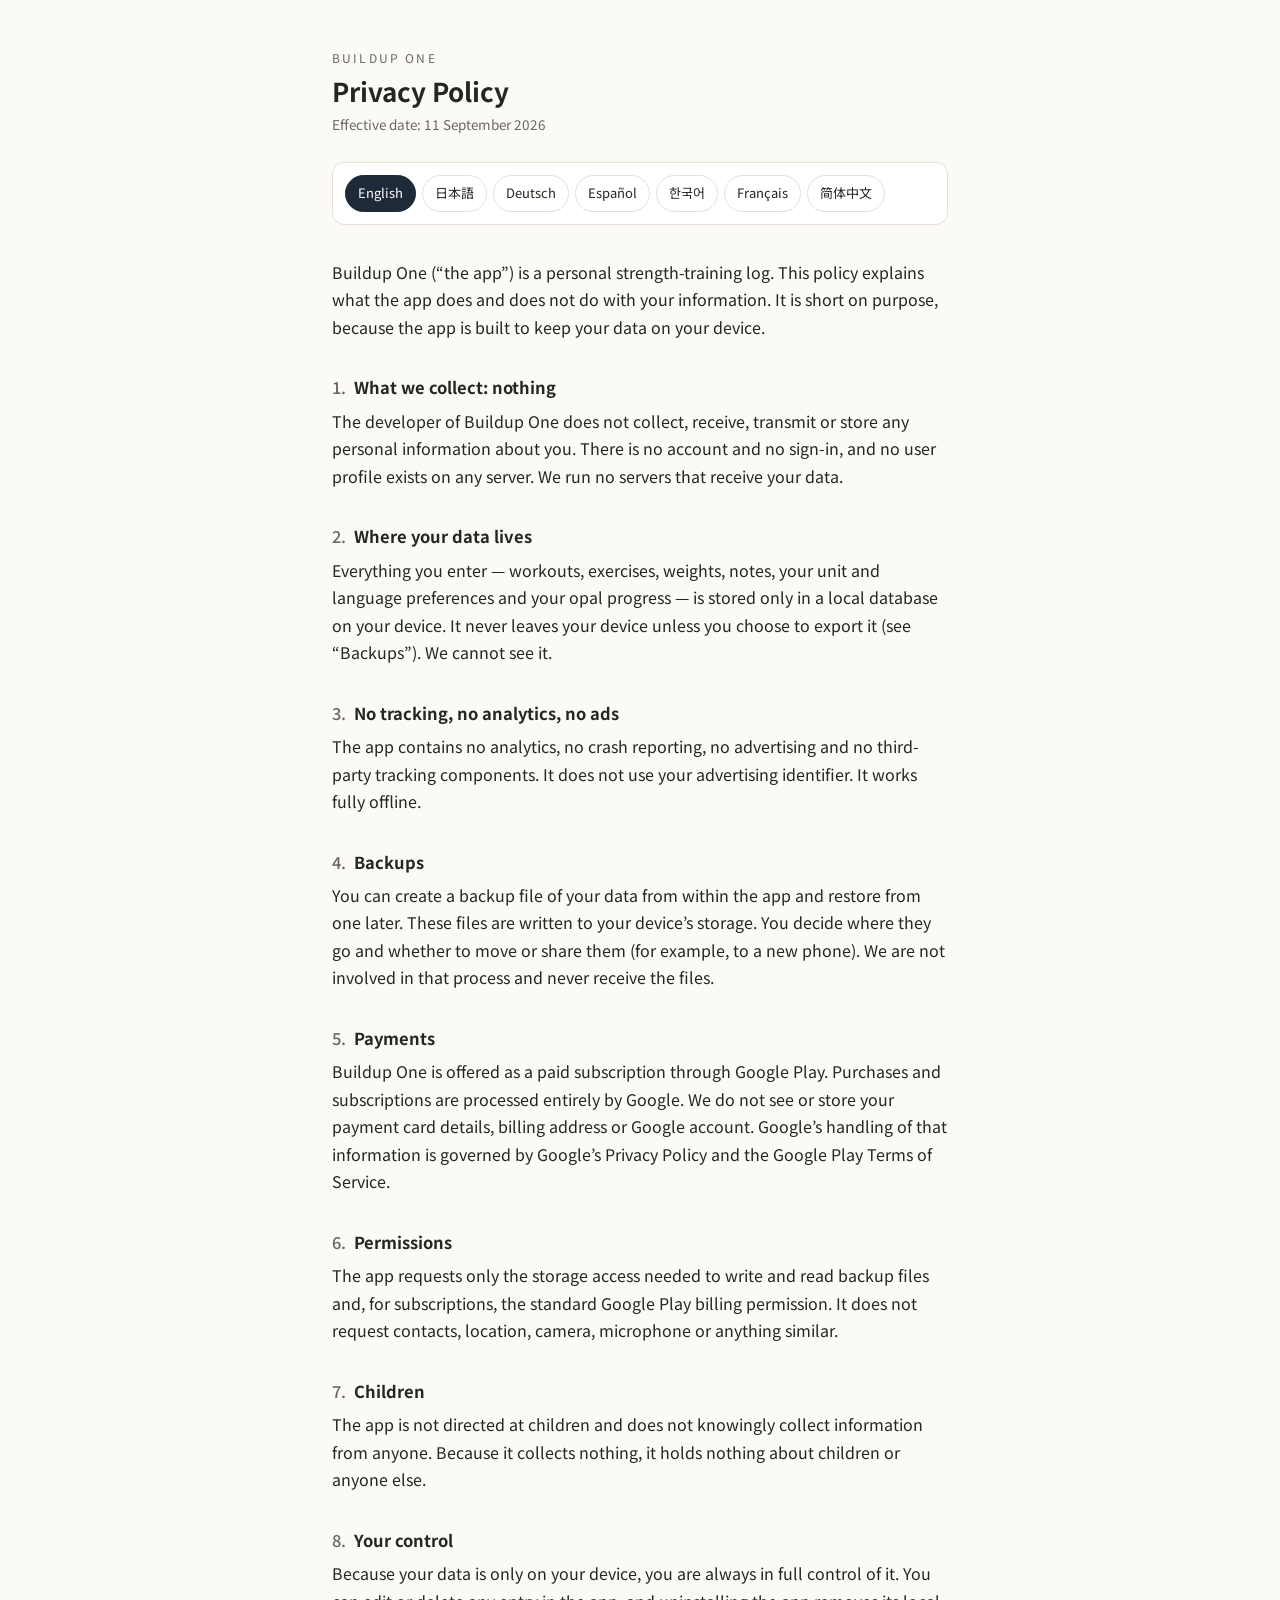
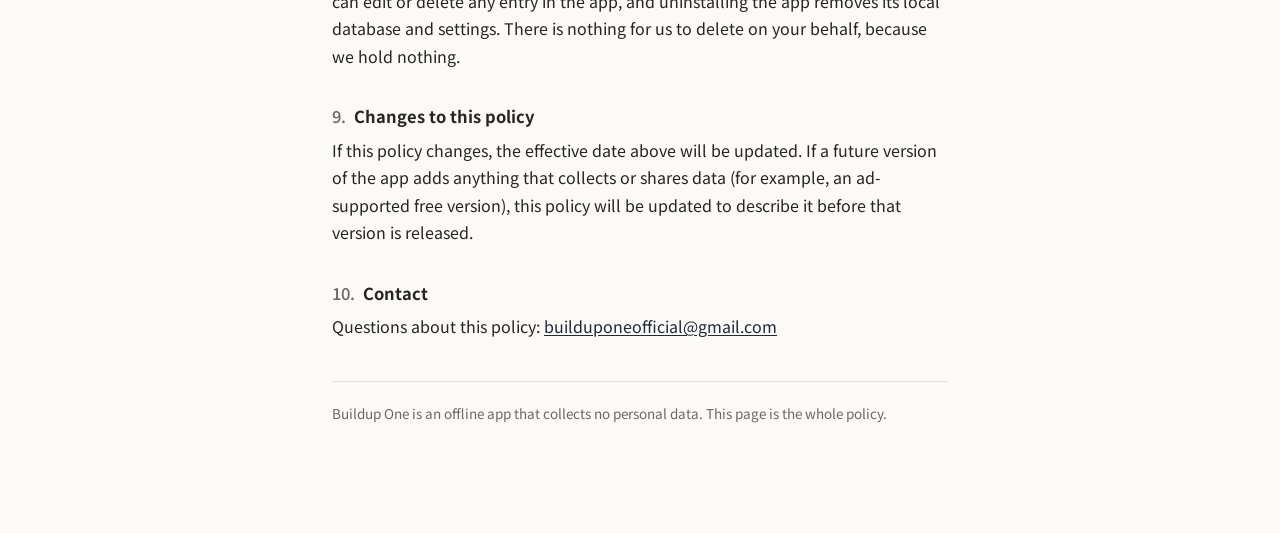
==== privacy.html @ 3d941b44 "Add privacy policy" ====
<!doctype html>
<html lang="en" class="no-js">
<head>
<meta charset="utf-8">
<title>Buildup One — Privacy Policy</title>
<meta name="viewport" content="width=device-width, initial-scale=1">
<meta name="robots" content="index,follow">
<meta name="description" content="Buildup One is an offline strength-training log that collects no personal data. Full privacy policy in 7 languages.">
<link rel="preconnect" href="https://fonts.googleapis.com">
<link rel="preconnect" href="https://fonts.gstatic.com" crossorigin>
<link rel="stylesheet" href="https://fonts.googleapis.com/css2?family=Noto+Sans+JP:wght@400;500;700&family=Noto+Sans+KR:wght@400;500;700&family=Noto+Sans+SC:wght@400;500;700&display=swap">
<style>
  :root{
    --bg:#FBFAF7; --surface:#FFFFFF; --ink:#26251F; --dim:#6B6862;
    --hair:#E6E1D6; --accent:#1E2A38; --accent-ink:#FFFFFF;
  }
  @media (prefers-color-scheme: dark){
    :root:not([data-theme="light"]){
      --bg:#15171A; --surface:#1D2024; --ink:#E7E3D8; --dim:#9C978B;
      --hair:#2C2F34; --accent:#C7D0DC; --accent-ink:#15171A;
    }
  }
  :root[data-theme="dark"]{
    --bg:#15171A; --surface:#1D2024; --ink:#E7E3D8; --dim:#9C978B;
    --hair:#2C2F34; --accent:#C7D0DC; --accent-ink:#15171A;
  }

  *{box-sizing:border-box}
  html{-webkit-text-size-adjust:100%}
  body{
    margin:0; background:var(--bg); color:var(--ink);
    font-family:-apple-system,BlinkMacSystemFont,"Segoe UI",Roboto,"Helvetica Neue",
      "Hiragino Sans","Yu Gothic UI",Meiryo,"Malgun Gothic","Microsoft YaHei",
      "Noto Sans JP","Noto Sans KR","Noto Sans SC",sans-serif;
    line-height:1.72; font-size:16px;
  }
  .wrap{max-width:660px; margin:0 auto; padding:48px 22px 96px}

  .brand{font-size:12px; letter-spacing:.18em; text-transform:uppercase; color:var(--dim); margin:0 0 6px}
  h1{font-size:26px; line-height:1.25; margin:0 0 6px; font-weight:700; text-wrap:balance}
  .eff{font-size:13.5px; color:var(--dim); margin:0 0 26px}

  nav.langs{
    display:flex; flex-wrap:wrap; gap:6px; margin:0 0 34px;
    padding:12px; background:var(--surface); border:1px solid var(--hair); border-radius:12px;
  }
  nav.langs button{
    font:inherit; font-size:13px; padding:6px 12px; border-radius:999px; cursor:pointer;
    border:1px solid var(--hair); background:transparent; color:var(--ink);
  }
  nav.langs button:hover{border-color:var(--accent)}
  nav.langs button[aria-current="true"]{background:var(--accent); border-color:var(--accent); color:var(--accent-ink)}

  section[data-lang]{display:none}
  section[data-lang].active{display:block}
  html.no-js section[data-lang]{display:block; border-top:1px solid var(--hair); padding-top:26px; margin-top:26px}
  html.no-js nav.langs, html.no-js .eff{display:none}

  .lead{font-size:16px; color:var(--ink)}
  h2{font-size:16.5px; font-weight:700; margin:32px 0 6px}
  h2 .num{color:var(--dim); font-weight:500; margin-right:.5em; font-variant-numeric:tabular-nums}
  p{margin:0 0 12px}
  a{color:var(--accent); text-underline-offset:2px}
  .foot{margin-top:40px; padding-top:20px; border-top:1px solid var(--hair); font-size:13.5px; color:var(--dim)}
  :focus-visible{outline:2px solid var(--accent); outline-offset:2px; border-radius:4px}
</style>
</head>
<body>
<div class="wrap">
  <p class="brand">Buildup One</p>
  <h1 id="title">Privacy Policy</h1>
  <p class="eff" id="eff">Effective date: 11 September 2026</p>

  <nav class="langs" id="langs" aria-label="Language"></nav>

  <!-- ================= ENGLISH ================= -->
  <section data-lang="en" data-eff="Effective date: 11 September 2026">
    <p class="lead">Buildup One (&ldquo;the app&rdquo;) is a personal strength-training log. This policy explains what the app does and does not do with your information. It is short on purpose, because the app is built to keep your data on your device.</p>

    <h2><span class="num">1.</span>What we collect: nothing</h2>
    <p>The developer of Buildup One does not collect, receive, transmit or store any personal information about you. There is no account and no sign-in, and no user profile exists on any server. We run no servers that receive your data.</p>

    <h2><span class="num">2.</span>Where your data lives</h2>
    <p>Everything you enter &mdash; workouts, exercises, weights, notes, your unit and language preferences and your opal progress &mdash; is stored only in a local database on your device. It never leaves your device unless you choose to export it (see &ldquo;Backups&rdquo;). We cannot see it.</p>

    <h2><span class="num">3.</span>No tracking, no analytics, no ads</h2>
    <p>The app contains no analytics, no crash reporting, no advertising and no third-party tracking components. It does not use your advertising identifier. It works fully offline.</p>

    <h2><span class="num">4.</span>Backups</h2>
    <p>You can create a backup file of your data from within the app and restore from one later. These files are written to your device&rsquo;s storage. You decide where they go and whether to move or share them (for example, to a new phone). We are not involved in that process and never receive the files.</p>

    <h2><span class="num">5.</span>Payments</h2>
    <p>Buildup One is offered as a paid subscription through Google Play. Purchases and subscriptions are processed entirely by Google. We do not see or store your payment card details, billing address or Google account. Google&rsquo;s handling of that information is governed by Google&rsquo;s Privacy Policy and the Google Play Terms of Service.</p>

    <h2><span class="num">6.</span>Permissions</h2>
    <p>The app requests only the storage access needed to write and read backup files and, for subscriptions, the standard Google Play billing permission. It does not request contacts, location, camera, microphone or anything similar.</p>

    <h2><span class="num">7.</span>Children</h2>
    <p>The app is not directed at children and does not knowingly collect information from anyone. Because it collects nothing, it holds nothing about children or anyone else.</p>

    <h2><span class="num">8.</span>Your control</h2>
    <p>Because your data is only on your device, you are always in full control of it. You can edit or delete any entry in the app, and uninstalling the app removes its local database and settings. There is nothing for us to delete on your behalf, because we hold nothing.</p>

    <h2><span class="num">9.</span>Changes to this policy</h2>
    <p>If this policy changes, the effective date above will be updated. If a future version of the app adds anything that collects or shares data (for example, an ad-supported free version), this policy will be updated to describe it before that version is released.</p>

    <h2><span class="num">10.</span>Contact</h2>
    <p>Questions about this policy: <a href="mailto:builduponeofficial@gmail.com">builduponeofficial@gmail.com</a></p>
  </section>

  <!-- ================= 日本語 ================= -->
  <section data-lang="ja" data-eff="制定日: 2026年9月11日">
    <p class="lead">Buildup One（以下「本アプリ」）は、個人向けの筋力トレーニング記録アプリです。本ポリシーは、本アプリがあなたの情報について何を行い、何を行わないかを説明します。本アプリはデータを端末内にとどめる設計のため、内容は簡潔です。</p>

    <h2><span class="num">1.</span>収集する情報：ありません</h2>
    <p>Buildup One の開発者は、あなたに関する個人情報を一切収集・受信・送信・保存しません。アカウントもログインもなく、サーバー上にユーザープロフィールは存在しません。あなたのデータを受け取るサーバーを運用していません。</p>

    <h2><span class="num">2.</span>データの保存場所</h2>
    <p>あなたが入力した内容（トレーニング、種目、重量、メモ、単位・言語の設定、オパールの進捗など）はすべて、端末内のローカルデータベースにのみ保存されます。あなたが自分でエクスポートしない限り（「バックアップ」参照）、端末の外に出ることはありません。開発者がその内容を見ることはできません。</p>

    <h2><span class="num">3.</span>トラッキング・解析・広告なし</h2>
    <p>本アプリには、解析、クラッシュレポート、広告、第三者のトラッキング用コンポーネントは含まれていません。広告 ID も使用しません。完全にオフラインで動作します。</p>

    <h2><span class="num">4.</span>バックアップ</h2>
    <p>本アプリ内でデータのバックアップファイルを作成し、後で復元できます。ファイルは端末のストレージに書き出されます。保存先や、移動・共有するか（例：新しい端末へ）はあなたが決めます。開発者はこの処理に関与せず、ファイルを受け取ることもありません。</p>

    <h2><span class="num">5.</span>お支払い</h2>
    <p>Buildup One は Google Play を通じた有料サブスクリプションとして提供されます。購入とサブスクリプションはすべて Google が処理します。開発者は、あなたの決済カード情報、請求先住所、Google アカウントを閲覧・保存しません。これらの情報の取り扱いは、Google のプライバシーポリシーおよび Google Play 利用規約に従います。</p>

    <h2><span class="num">6.</span>権限</h2>
    <p>本アプリが要求する権限は、バックアップファイルの読み書きに必要なストレージへのアクセスと、サブスクリプションのための標準的な Google Play 課金権限のみです。連絡先、位置情報、カメラ、マイクなどは要求しません。</p>

    <h2><span class="num">7.</span>子どもについて</h2>
    <p>本アプリは子どもを対象としておらず、誰からも意図的に情報を収集しません。そもそも何も収集しないため、子どもを含め誰の情報も保有しません。</p>

    <h2><span class="num">8.</span>あなたの管理</h2>
    <p>データは端末内にのみあるため、あなたが常に完全に管理できます。アプリ内で任意の記録を編集・削除でき、アプリをアンインストールすればローカルデータベースと設定は削除されます。開発者は何も保有していないため、代わりに削除するものはありません。</p>

    <h2><span class="num">9.</span>本ポリシーの変更</h2>
    <p>本ポリシーを変更する場合は、上記の制定日を更新します。将来のバージョンでデータを収集・共有する要素（例：広告付きの無料版）を追加する場合は、そのバージョンの公開前に本ポリシーを更新して内容を記載します。</p>

    <h2><span class="num">10.</span>お問い合わせ</h2>
    <p>本ポリシーに関するお問い合わせ： <a href="mailto:builduponeofficial@gmail.com">builduponeofficial@gmail.com</a></p>
  </section>

  <!-- ================= DEUTSCH ================= -->
  <section data-lang="de" data-eff="Gültig ab: 11. September 2026">
    <p class="lead">Buildup One (&bdquo;die App&ldquo;) ist ein persönliches Krafttrainings-Tagebuch. Diese Richtlinie erklärt, was die App mit deinen Informationen tut und was nicht. Sie ist bewusst kurz, weil die App so gebaut ist, dass deine Daten auf deinem Gerät bleiben.</p>

    <h2><span class="num">1.</span>Was wir erheben: nichts</h2>
    <p>Der Entwickler von Buildup One erhebt, empfängt, überträgt oder speichert keinerlei personenbezogene Daten über dich. Es gibt kein Konto und keine Anmeldung, und auf keinem Server existiert ein Nutzerprofil. Wir betreiben keine Server, die deine Daten empfangen.</p>

    <h2><span class="num">2.</span>Wo deine Daten liegen</h2>
    <p>Alles, was du eingibst &mdash; Workouts, Übungen, Gewichte, Notizen, deine Einheiten- und Spracheinstellung sowie dein Opal-Fortschritt &mdash; wird ausschließlich in einer lokalen Datenbank auf deinem Gerät gespeichert. Es verlässt dein Gerät nicht, es sei denn, du exportierst es selbst (siehe &bdquo;Backups&ldquo;). Wir können es nicht einsehen.</p>

    <h2><span class="num">3.</span>Kein Tracking, keine Analyse, keine Werbung</h2>
    <p>Die App enthält keine Analyse, kein Absturzberichtswesen, keine Werbung und keine Tracking-Komponenten von Dritten. Sie verwendet deine Werbe-ID nicht. Sie funktioniert vollständig offline.</p>

    <h2><span class="num">4.</span>Backups</h2>
    <p>Du kannst in der App eine Backup-Datei deiner Daten erstellen und später daraus wiederherstellen. Diese Dateien werden in den Speicher deines Geräts geschrieben. Du entscheidest, wohin sie kommen und ob du sie verschiebst oder weitergibst (etwa auf ein neues Telefon). Wir sind an diesem Vorgang nicht beteiligt und erhalten die Dateien nie.</p>

    <h2><span class="num">5.</span>Zahlungen</h2>
    <p>Buildup One wird als kostenpflichtiges Abo über Google Play angeboten. Käufe und Abos werden vollständig von Google abgewickelt. Wir sehen oder speichern deine Zahlungskartendaten, Rechnungsadresse oder dein Google-Konto nicht. Der Umgang von Google mit diesen Informationen richtet sich nach der Datenschutzerklärung von Google und den Nutzungsbedingungen von Google Play.</p>

    <h2><span class="num">6.</span>Berechtigungen</h2>
    <p>Die App fordert nur den Speicherzugriff an, der zum Schreiben und Lesen von Backup-Dateien nötig ist, und für Abos die übliche Google-Play-Abrechnungsberechtigung. Sie fordert keine Kontakte, keinen Standort, keine Kamera, kein Mikrofon oder Ähnliches an.</p>

    <h2><span class="num">7.</span>Kinder</h2>
    <p>Die App richtet sich nicht an Kinder und erhebt wissentlich von niemandem Informationen. Da sie nichts erhebt, hält sie auch nichts über Kinder oder sonstige Personen.</p>

    <h2><span class="num">8.</span>Deine Kontrolle</h2>
    <p>Da deine Daten nur auf deinem Gerät liegen, hast du sie jederzeit vollständig in der Hand. Du kannst jeden Eintrag in der App bearbeiten oder löschen, und beim Deinstallieren der App werden ihre lokale Datenbank und Einstellungen entfernt. Es gibt nichts, das wir für dich löschen könnten, weil wir nichts haben.</p>

    <h2><span class="num">9.</span>Änderungen dieser Richtlinie</h2>
    <p>Ändert sich diese Richtlinie, wird das Datum &bdquo;Gültig ab&ldquo; oben aktualisiert. Fügt eine künftige Version der App etwas hinzu, das Daten erhebt oder teilt (etwa eine werbefinanzierte Gratis-Version), wird diese Richtlinie vor der Veröffentlichung jener Version entsprechend aktualisiert.</p>

    <h2><span class="num">10.</span>Kontakt</h2>
    <p>Fragen zu dieser Richtlinie: <a href="mailto:builduponeofficial@gmail.com">builduponeofficial@gmail.com</a></p>
  </section>

  <!-- ================= ESPAÑOL ================= -->
  <section data-lang="es" data-eff="Fecha de entrada en vigor: 11 de septiembre de 2026">
    <p class="lead">Buildup One (&laquo;la app&raquo;) es un registro personal de entrenamiento de fuerza. Esta política explica qué hace y qué no hace la app con tu información. Es breve a propósito, porque la app está diseñada para mantener tus datos en tu dispositivo.</p>

    <h2><span class="num">1.</span>Qué recopilamos: nada</h2>
    <p>El desarrollador de Buildup One no recopila, recibe, transmite ni almacena ninguna información personal sobre ti. No hay cuenta ni inicio de sesión, y no existe ningún perfil de usuario en ningún servidor. No operamos servidores que reciban tus datos.</p>

    <h2><span class="num">2.</span>Dónde viven tus datos</h2>
    <p>Todo lo que introduces &mdash;entrenamientos, ejercicios, pesos, notas, tus preferencias de unidad e idioma y tu progreso de ópalos&mdash; se guarda únicamente en una base de datos local en tu dispositivo. Nunca sale de tu dispositivo a menos que elijas exportarlo (consulta &laquo;Copias de seguridad&raquo;). No podemos verlo.</p>

    <h2><span class="num">3.</span>Sin seguimiento, sin analítica, sin anuncios</h2>
    <p>La app no contiene analítica, ni informes de fallos, ni publicidad, ni componentes de seguimiento de terceros. No usa tu identificador de publicidad. Funciona totalmente sin conexión.</p>

    <h2><span class="num">4.</span>Copias de seguridad</h2>
    <p>Puedes crear un archivo de copia de seguridad de tus datos desde la app y restaurarlo más adelante. Esos archivos se escriben en el almacenamiento de tu dispositivo. Tú decides dónde van y si los mueves o compartes (por ejemplo, a un teléfono nuevo). No intervenimos en ese proceso y nunca recibimos los archivos.</p>

    <h2><span class="num">5.</span>Pagos</h2>
    <p>Buildup One se ofrece como una suscripción de pago a través de Google Play. Las compras y suscripciones las procesa íntegramente Google. No vemos ni almacenamos los datos de tu tarjeta, tu dirección de facturación ni tu cuenta de Google. El tratamiento de esa información por parte de Google se rige por la Política de Privacidad de Google y los Términos de Servicio de Google Play.</p>

    <h2><span class="num">6.</span>Permisos</h2>
    <p>La app solo solicita el acceso al almacenamiento necesario para escribir y leer los archivos de copia de seguridad y, para las suscripciones, el permiso estándar de facturación de Google Play. No solicita contactos, ubicación, cámara, micrófono ni nada similar.</p>

    <h2><span class="num">7.</span>Menores</h2>
    <p>La app no está dirigida a menores y no recopila información de nadie a sabiendas. Como no recopila nada, no conserva nada sobre menores ni sobre ninguna otra persona.</p>

    <h2><span class="num">8.</span>Tu control</h2>
    <p>Como tus datos solo están en tu dispositivo, siempre tienes su control total. Puedes editar o eliminar cualquier entrada en la app, y al desinstalar la app se elimina su base de datos local y sus ajustes. No hay nada que podamos eliminar por ti, porque no conservamos nada.</p>

    <h2><span class="num">9.</span>Cambios en esta política</h2>
    <p>Si esta política cambia, se actualizará la fecha de entrada en vigor de arriba. Si una versión futura de la app añade algo que recopile o comparta datos (por ejemplo, una versión gratuita con anuncios), esta política se actualizará para describirlo antes de que se publique esa versión.</p>

    <h2><span class="num">10.</span>Contacto</h2>
    <p>Consultas sobre esta política: <a href="mailto:builduponeofficial@gmail.com">builduponeofficial@gmail.com</a></p>
  </section>

  <!-- ================= 한국어 ================= -->
  <section data-lang="ko" data-eff="시행일: 2026년 9월 11일">
    <p class="lead">Buildup One(이하 &ldquo;앱&rdquo;)은 개인용 근력 운동 기록 앱입니다. 이 정책은 앱이 사용자의 정보를 어떻게 다루고, 어떻게 다루지 않는지를 설명합니다. 앱은 데이터를 기기 안에만 두도록 만들어졌기 때문에 내용은 간결합니다.</p>

    <h2><span class="num">1.</span>수집하는 정보: 없음</h2>
    <p>Buildup One 개발자는 사용자에 관한 어떠한 개인정보도 수집&middot;수신&middot;전송&middot;저장하지 않습니다. 계정도 로그인도 없으며, 어떤 서버에도 사용자 프로필이 존재하지 않습니다. 사용자의 데이터를 수신하는 서버를 운영하지 않습니다.</p>

    <h2><span class="num">2.</span>데이터가 저장되는 곳</h2>
    <p>사용자가 입력한 모든 내용(운동, 종목, 중량, 메모, 단위&middot;언어 설정, 오팔 진행 상황 등)은 오직 기기 내 로컬 데이터베이스에만 저장됩니다. 사용자가 직접 내보내지 않는 한(&ldquo;백업&rdquo; 참조) 기기 밖으로 나가지 않습니다. 개발자는 그 내용을 볼 수 없습니다.</p>

    <h2><span class="num">3.</span>추적&middot;분석&middot;광고 없음</h2>
    <p>앱에는 분석, 오류 보고, 광고, 제3자 추적 구성요소가 포함되어 있지 않습니다. 광고 식별자를 사용하지 않습니다. 완전히 오프라인으로 작동합니다.</p>

    <h2><span class="num">4.</span>백업</h2>
    <p>앱 안에서 데이터 백업 파일을 만들고 나중에 복원할 수 있습니다. 이 파일은 기기 저장소에 기록됩니다. 어디에 둘지, 옮기거나 공유할지(예: 새 기기로)는 사용자가 정합니다. 개발자는 이 과정에 관여하지 않으며 파일을 받지도 않습니다.</p>

    <h2><span class="num">5.</span>결제</h2>
    <p>Buildup One은 Google Play를 통한 유료 구독으로 제공됩니다. 구매와 구독은 전적으로 Google이 처리합니다. 개발자는 사용자의 결제 카드 정보, 청구 주소, Google 계정을 보거나 저장하지 않습니다. 해당 정보에 대한 Google의 처리는 Google 개인정보처리방침 및 Google Play 서비스 약관을 따릅니다.</p>

    <h2><span class="num">6.</span>권한</h2>
    <p>앱은 백업 파일을 읽고 쓰는 데 필요한 저장소 접근 권한과, 구독을 위한 표준 Google Play 결제 권한만 요청합니다. 연락처, 위치, 카메라, 마이크 등은 요청하지 않습니다.</p>

    <h2><span class="num">7.</span>아동</h2>
    <p>앱은 아동을 대상으로 하지 않으며, 누구로부터도 고의로 정보를 수집하지 않습니다. 애초에 아무것도 수집하지 않으므로 아동을 포함한 누구의 정보도 보유하지 않습니다.</p>

    <h2><span class="num">8.</span>사용자의 통제권</h2>
    <p>데이터가 기기 안에만 있으므로 사용자가 항상 완전히 통제합니다. 앱에서 어떤 기록이든 수정&middot;삭제할 수 있고, 앱을 삭제하면 로컬 데이터베이스와 설정이 제거됩니다. 개발자가 대신 삭제할 것은 없습니다. 보유한 것이 없기 때문입니다.</p>

    <h2><span class="num">9.</span>본 정책의 변경</h2>
    <p>본 정책이 변경되면 위의 시행일이 갱신됩니다. 향후 버전에서 데이터를 수집하거나 공유하는 요소(예: 광고 기반 무료 버전)를 추가하는 경우, 해당 버전 출시 전에 본 정책을 갱신하여 내용을 기재합니다.</p>

    <h2><span class="num">10.</span>문의</h2>
    <p>본 정책에 대한 문의: <a href="mailto:builduponeofficial@gmail.com">builduponeofficial@gmail.com</a></p>
  </section>

  <!-- ================= FRANÇAIS ================= -->
  <section data-lang="fr" data-eff="Date d&rsquo;entrée en vigueur : 11 septembre 2026">
    <p class="lead">Buildup One (&laquo;&nbsp;l&rsquo;application&nbsp;&raquo;) est un journal personnel d&rsquo;entraînement en force. Cette politique explique ce que l&rsquo;application fait et ne fait pas de tes informations. Elle est volontairement courte, car l&rsquo;application est conçue pour garder tes données sur ton appareil.</p>

    <h2><span class="num">1.</span>Ce que nous collectons : rien</h2>
    <p>Le développeur de Buildup One ne collecte, ne reçoit, ne transmet ni ne stocke aucune information personnelle te concernant. Il n&rsquo;y a ni compte ni connexion, et aucun profil d&rsquo;utilisateur n&rsquo;existe sur un serveur. Nous n&rsquo;exploitons aucun serveur qui reçoive tes données.</p>

    <h2><span class="num">2.</span>Où vivent tes données</h2>
    <p>Tout ce que tu saisis &mdash; séances, exercices, charges, notes, tes préférences d&rsquo;unité et de langue et ta progression d&rsquo;opales &mdash; est stocké uniquement dans une base de données locale sur ton appareil. Cela ne quitte jamais ton appareil, sauf si tu choisis de l&rsquo;exporter (voir &laquo;&nbsp;Sauvegardes&nbsp;&raquo;). Nous ne pouvons pas le voir.</p>

    <h2><span class="num">3.</span>Aucun pistage, aucune analyse, aucune publicité</h2>
    <p>L&rsquo;application ne contient aucune analyse, aucun rapport de plantage, aucune publicité et aucun composant de pistage tiers. Elle n&rsquo;utilise pas ton identifiant publicitaire. Elle fonctionne entièrement hors ligne.</p>

    <h2><span class="num">4.</span>Sauvegardes</h2>
    <p>Tu peux créer un fichier de sauvegarde de tes données depuis l&rsquo;application et le restaurer plus tard. Ces fichiers sont écrits dans le stockage de ton appareil. Tu décides où ils vont et si tu les déplaces ou les partages (par exemple, vers un nouveau téléphone). Nous n&rsquo;intervenons pas dans ce processus et ne recevons jamais les fichiers.</p>

    <h2><span class="num">5.</span>Paiements</h2>
    <p>Buildup One est proposé sous forme d&rsquo;abonnement payant via Google Play. Les achats et les abonnements sont entièrement traités par Google. Nous ne voyons ni ne stockons les détails de ta carte de paiement, ton adresse de facturation ou ton compte Google. Le traitement de ces informations par Google est régi par les Règles de confidentialité de Google et les Conditions d&rsquo;utilisation de Google Play.</p>

    <h2><span class="num">6.</span>Autorisations</h2>
    <p>L&rsquo;application ne demande que l&rsquo;accès au stockage nécessaire pour écrire et lire les fichiers de sauvegarde et, pour les abonnements, l&rsquo;autorisation de facturation Google Play standard. Elle ne demande pas les contacts, la localisation, l&rsquo;appareil photo, le micro ou quoi que ce soit de similaire.</p>

    <h2><span class="num">7.</span>Enfants</h2>
    <p>L&rsquo;application ne s&rsquo;adresse pas aux enfants et ne collecte sciemment d&rsquo;informations de personne. Comme elle ne collecte rien, elle ne conserve rien concernant les enfants ni personne d&rsquo;autre.</p>

    <h2><span class="num">8.</span>Ton contrôle</h2>
    <p>Comme tes données ne sont que sur ton appareil, tu en gardes toujours le contrôle total. Tu peux modifier ou supprimer n&rsquo;importe quelle entrée dans l&rsquo;application, et la désinstallation supprime sa base de données locale et ses réglages. Il n&rsquo;y a rien que nous puissions supprimer à ta place, car nous ne détenons rien.</p>

    <h2><span class="num">9.</span>Modifications de cette politique</h2>
    <p>Si cette politique change, la date d&rsquo;entrée en vigueur ci-dessus sera mise à jour. Si une future version de l&rsquo;application ajoute quoi que ce soit qui collecte ou partage des données (par exemple, une version gratuite financée par la publicité), cette politique sera mise à jour pour le décrire avant la publication de cette version.</p>

    <h2><span class="num">10.</span>Contact</h2>
    <p>Questions sur cette politique : <a href="mailto:builduponeofficial@gmail.com">builduponeofficial@gmail.com</a></p>
  </section>

  <!-- ================= 简体中文 ================= -->
  <section data-lang="zh" data-eff="生效日期：2026年9月11日">
    <p class="lead">Buildup One（以下简称&ldquo;本应用&rdquo;）是一款个人力量训练记录工具。本政策说明本应用会以及不会如何处理你的信息。内容特意保持简短，因为本应用的设计就是把你的数据留在你的设备上。</p>

    <h2><span class="num">1.</span>我们收集的内容：没有</h2>
    <p>Buildup One 的开发者不会收集、接收、传输或存储任何关于你的个人信息。没有账号，也没有登录，任何服务器上都不存在用户资料。我们不运行任何接收你数据的服务器。</p>

    <h2><span class="num">2.</span>你的数据存放在哪里</h2>
    <p>你输入的所有内容&mdash;&mdash;训练、动作、重量、备注、单位与语言偏好，以及你的欧泊进度&mdash;&mdash;只保存在你设备上的本地数据库中。除非你自己选择导出（见&ldquo;备份&rdquo;），否则它永远不会离开你的设备。开发者无法查看这些内容。</p>

    <h2><span class="num">3.</span>无追踪、无分析、无广告</h2>
    <p>本应用不含任何分析、崩溃报告、广告或第三方追踪组件。不使用你的广告标识符。可完全离线运行。</p>

    <h2><span class="num">4.</span>备份</h2>
    <p>你可以在应用内创建数据的备份文件，并在之后进行恢复。这些文件会写入你设备的存储空间。放在哪里、是否移动或分享（例如转到新手机）都由你决定。开发者不参与这一过程，也从不接收这些文件。</p>

    <h2><span class="num">5.</span>付款</h2>
    <p>Buildup One 以 Google Play 上的付费订阅形式提供。购买和订阅完全由 Google 处理。开发者不会查看或存储你的付款卡信息、账单地址或 Google 账号。Google 对这些信息的处理受《Google 隐私权政策》和《Google Play 服务条款》约束。</p>

    <h2><span class="num">6.</span>权限</h2>
    <p>本应用仅请求读写备份文件所需的存储访问权限，以及订阅所需的标准 Google Play 结算权限。不请求通讯录、位置、相机、麦克风或类似权限。</p>

    <h2><span class="num">7.</span>儿童</h2>
    <p>本应用不面向儿童，也不会在知情的情况下收集任何人的信息。由于它什么都不收集，因此不持有任何关于儿童或其他人的信息。</p>

    <h2><span class="num">8.</span>你的控制权</h2>
    <p>由于你的数据只在你的设备上，你始终对其拥有完全的控制权。你可以在应用内编辑或删除任何一条记录，卸载应用会移除其本地数据库和设置。没有需要我们代为删除的内容，因为我们什么都没有保存。</p>

    <h2><span class="num">9.</span>本政策的变更</h2>
    <p>如本政策发生变更，上方的生效日期将随之更新。如果本应用的未来版本加入任何会收集或共享数据的内容（例如带广告的免费版本），我们会在该版本发布前更新本政策予以说明。</p>

    <h2><span class="num">10.</span>联系方式</h2>
    <p>关于本政策的问题： <a href="mailto:builduponeofficial@gmail.com">builduponeofficial@gmail.com</a></p>
  </section>

  <p class="foot" id="foot">Buildup One is an offline app that collects no personal data. This page is the whole policy.</p>
</div>

<script>
  document.documentElement.classList.remove('no-js');
  var LANGS = [['en','English'],['ja','日本語'],['de','Deutsch'],['es','Español'],['ko','한국어'],['fr','Français'],['zh','简体中文']];
  var TITLE = {en:'Privacy Policy', ja:'プライバシーポリシー', de:'Datenschutzerklärung', es:'Política de Privacidad', ko:'개인정보처리방침', fr:'Politique de confidentialité', zh:'隐私政策'};
  var FOOT = {
    en:'Buildup One is an offline app that collects no personal data. This page is the whole policy.',
    ja:'Buildup One は個人データを一切収集しないオフラインアプリです。本ページがポリシーの全文です。',
    de:'Buildup One ist eine Offline-App, die keine personenbezogenen Daten erhebt. Diese Seite ist die vollständige Richtlinie.',
    es:'Buildup One es una app sin conexión que no recopila datos personales. Esta página es la política completa.',
    ko:'Buildup One은 개인 데이터를 전혀 수집하지 않는 오프라인 앱입니다. 이 페이지가 정책 전문입니다.',
    fr:'Buildup One est une application hors ligne qui ne collecte aucune donnée personnelle. Cette page constitue l’intégralité de la politique.',
    zh:'Buildup One 是一款不收集任何个人数据的离线应用。本页即为完整政策。'
  };
  var nav = document.getElementById('langs');
  var sections = Array.prototype.slice.call(document.querySelectorAll('section[data-lang]'));

  function pick(code){
    var lang = LANGS.some(function(l){ return l[0] === code; }) ? code : 'en';
    document.documentElement.lang = lang;
    document.getElementById('title').textContent = TITLE[lang];
    var active = null;
    sections.forEach(function(s){
      var on = s.dataset.lang === lang;
      s.classList.toggle('active', on);
      if (on) active = s;
    });
    document.getElementById('eff').textContent = active.dataset.eff;
    document.getElementById('foot').textContent = FOOT[lang];
    Array.prototype.slice.call(nav.children).forEach(function(b){
      b.setAttribute('aria-current', b.dataset.code === lang);
    });
    try { history.replaceState(null, '', '?lang=' + lang); } catch (e) {}
  }

  LANGS.forEach(function(pair){
    var b = document.createElement('button');
    b.textContent = pair[1]; b.dataset.code = pair[0];
    b.onclick = function(){ pick(pair[0]); };
    nav.appendChild(b);
  });

  var urlLang = new URLSearchParams(location.search).get('lang');
  var navLang = (navigator.language || 'en').slice(0, 2).toLowerCase();
  pick(urlLang || navLang || 'en');
</script>
</body>
</html>
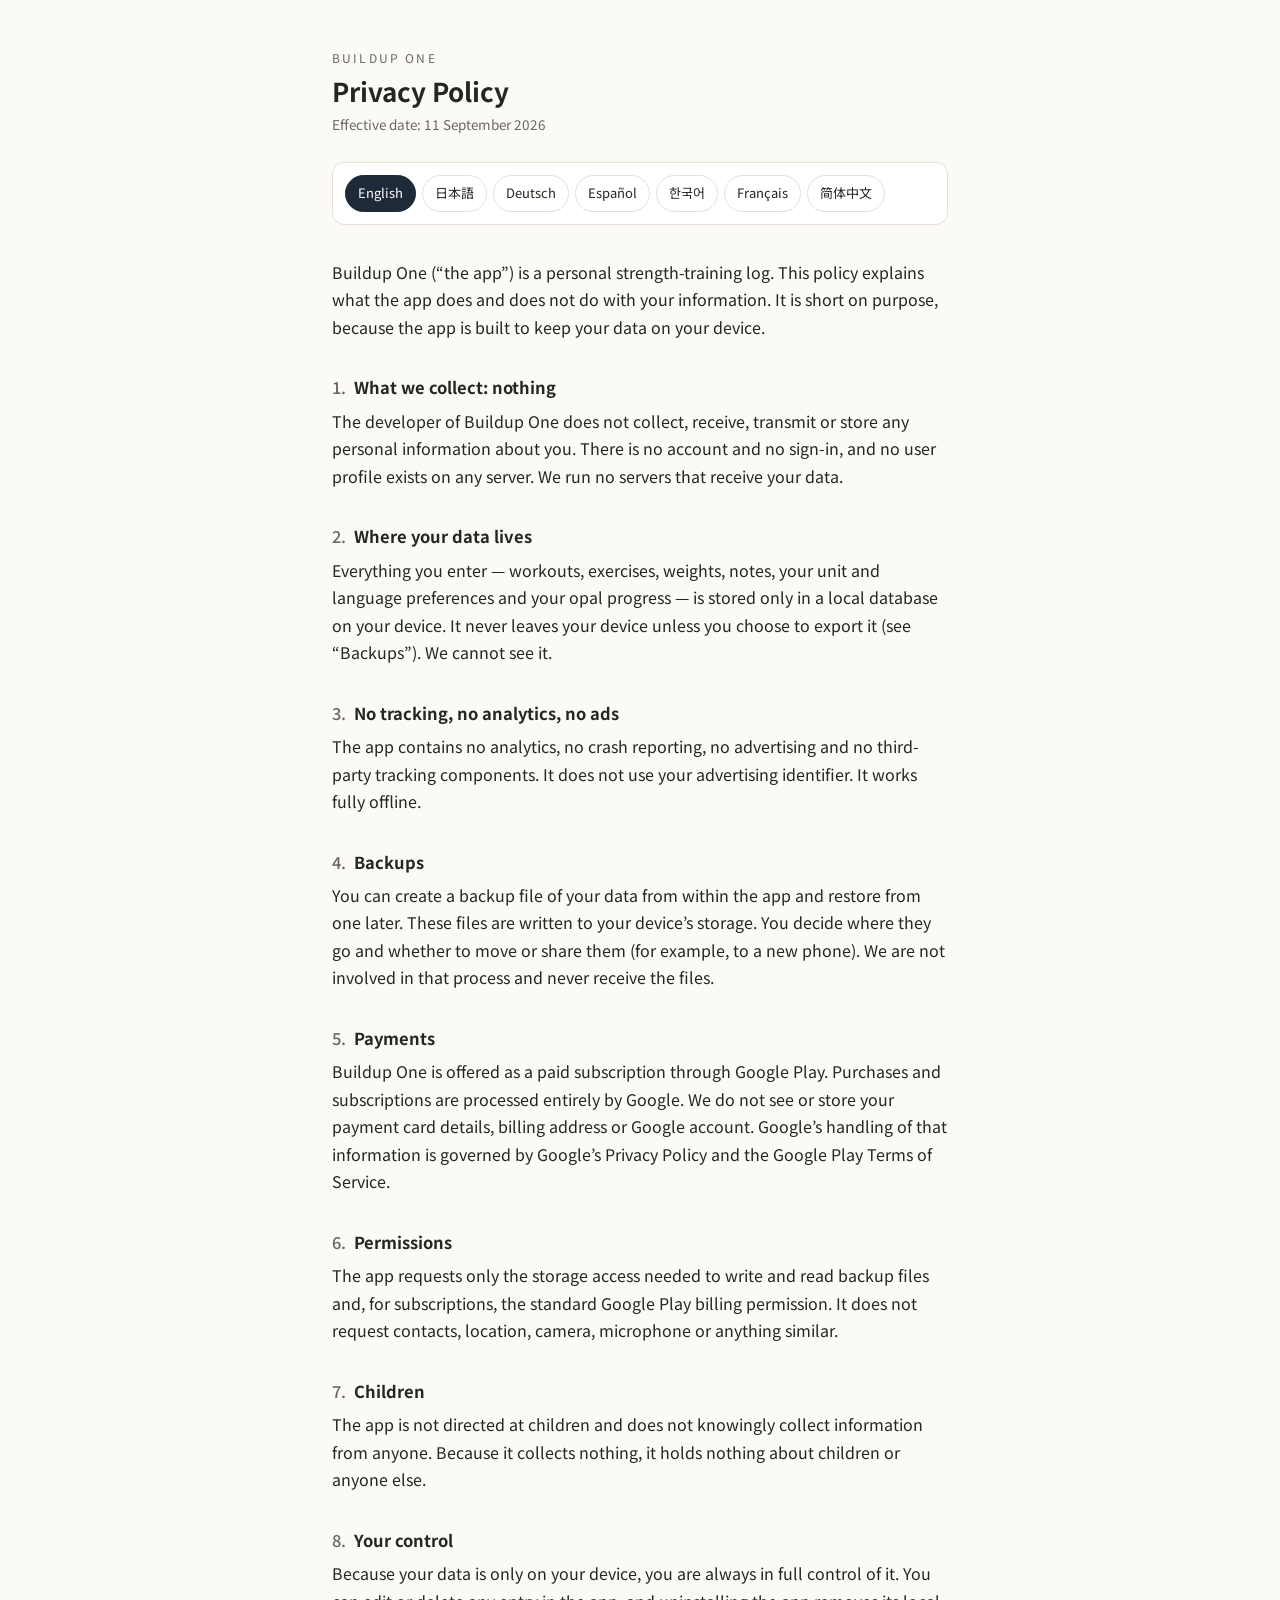
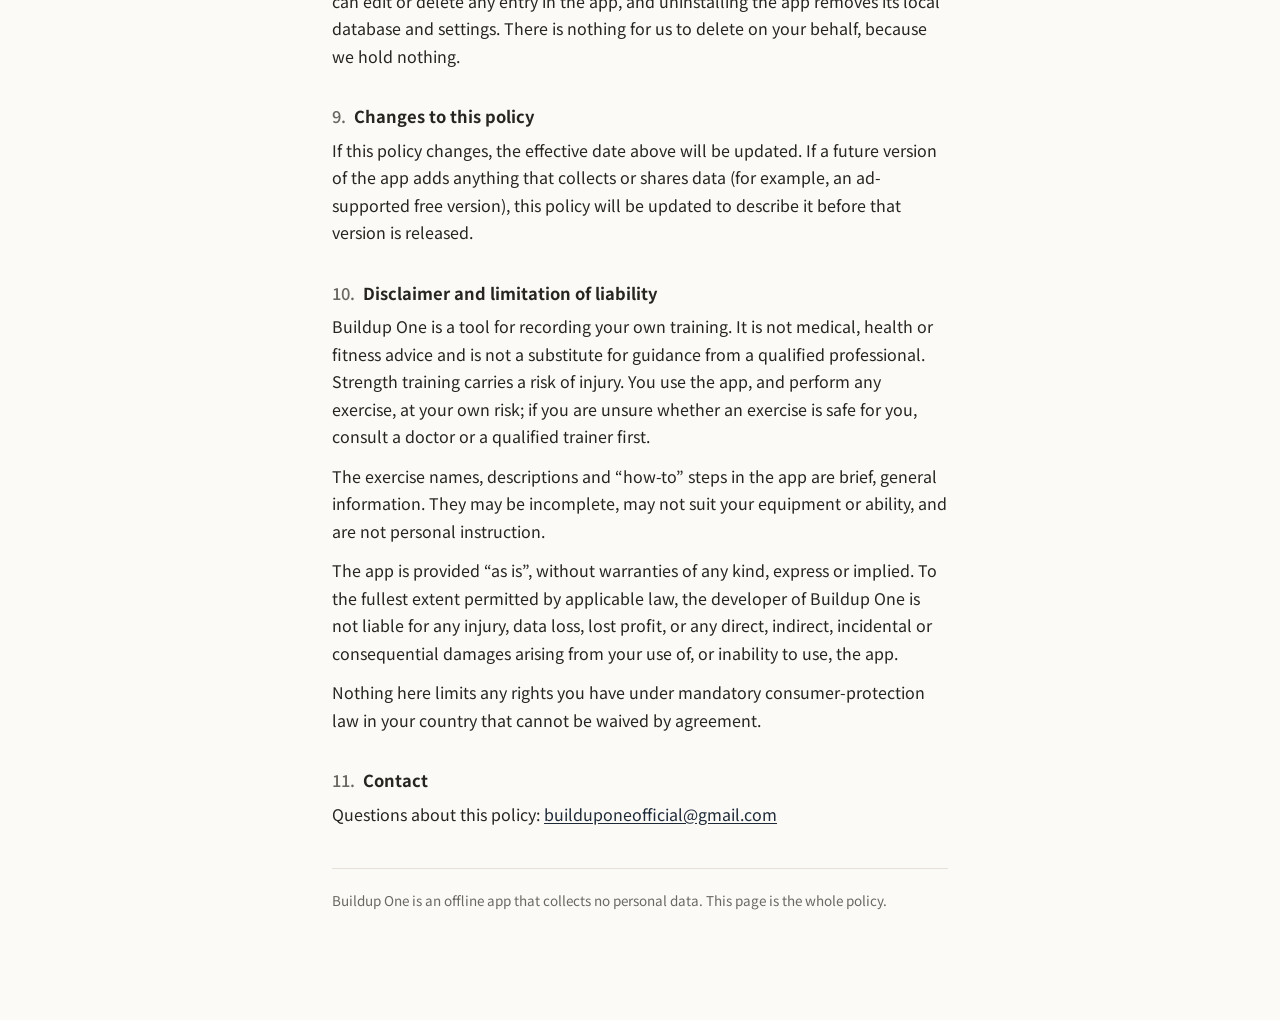
==== commit dff8c158: "Add disclaimer and limitation of liability section" ====
--- a/privacy.html
+++ b/privacy.html
@@ -104,7 +104,13 @@
     <h2><span class="num">9.</span>Changes to this policy</h2>
     <p>If this policy changes, the effective date above will be updated. If a future version of the app adds anything that collects or shares data (for example, an ad-supported free version), this policy will be updated to describe it before that version is released.</p>
 
-    <h2><span class="num">10.</span>Contact</h2>
+    <h2><span class="num">10.</span>Disclaimer and limitation of liability</h2>
+    <p>Buildup One is a tool for recording your own training. It is not medical, health or fitness advice and is not a substitute for guidance from a qualified professional. Strength training carries a risk of injury. You use the app, and perform any exercise, at your own risk; if you are unsure whether an exercise is safe for you, consult a doctor or a qualified trainer first.</p>
+    <p>The exercise names, descriptions and &ldquo;how-to&rdquo; steps in the app are brief, general information. They may be incomplete, may not suit your equipment or ability, and are not personal instruction.</p>
+    <p>The app is provided &ldquo;as is&rdquo;, without warranties of any kind, express or implied. To the fullest extent permitted by applicable law, the developer of Buildup One is not liable for any injury, data loss, lost profit, or any direct, indirect, incidental or consequential damages arising from your use of, or inability to use, the app.</p>
+    <p>Nothing here limits any rights you have under mandatory consumer-protection law in your country that cannot be waived by agreement.</p>
+
+    <h2><span class="num">11.</span>Contact</h2>
     <p>Questions about this policy: <a href="mailto:builduponeofficial@gmail.com">builduponeofficial@gmail.com</a></p>
   </section>
 
@@ -139,7 +145,13 @@
     <h2><span class="num">9.</span>本ポリシーの変更</h2>
     <p>本ポリシーを変更する場合は、上記の制定日を更新します。将来のバージョンでデータを収集・共有する要素（例：広告付きの無料版）を追加する場合は、そのバージョンの公開前に本ポリシーを更新して内容を記載します。</p>
 
-    <h2><span class="num">10.</span>お問い合わせ</h2>
+    <h2><span class="num">10.</span>免責事項および責任の制限</h2>
+    <p>Buildup One は、自分のトレーニングを記録するためのツールです。医療・健康・フィットネスに関する助言ではなく、有資格の専門家による指導の代わりになるものではありません。筋力トレーニングには怪我のリスクがあります。本アプリの利用およびあらゆる運動の実施は、あなた自身の責任で行ってください。ある運動が自分にとって安全かどうか不安がある場合は、まず医師または有資格のトレーナーに相談してください。</p>
+    <p>アプリ内の種目名・説明・「やり方」の手順は、簡潔な一般的情報です。内容が不完全な場合や、あなたの器具・体力に合わない場合があり、個別の指導ではありません。</p>
+    <p>本アプリは「現状有姿」で提供され、明示・黙示を問わずいかなる保証もありません。適用される法令で認められる最大限の範囲で、Buildup One の開発者は、本アプリの利用または利用不能から生じるいかなる怪我、データの喪失、逸失利益、その他の直接・間接・付随的・結果的損害についても責任を負いません。</p>
+    <p>本記載は、あなたの居住国の強行的な消費者保護法に基づき、合意によって放棄できない権利を制限するものではありません。</p>
+
+    <h2><span class="num">11.</span>お問い合わせ</h2>
     <p>本ポリシーに関するお問い合わせ： <a href="mailto:builduponeofficial@gmail.com">builduponeofficial@gmail.com</a></p>
   </section>
 
@@ -174,7 +186,13 @@
     <h2><span class="num">9.</span>Änderungen dieser Richtlinie</h2>
     <p>Ändert sich diese Richtlinie, wird das Datum &bdquo;Gültig ab&ldquo; oben aktualisiert. Fügt eine künftige Version der App etwas hinzu, das Daten erhebt oder teilt (etwa eine werbefinanzierte Gratis-Version), wird diese Richtlinie vor der Veröffentlichung jener Version entsprechend aktualisiert.</p>
 
-    <h2><span class="num">10.</span>Kontakt</h2>
+    <h2><span class="num">10.</span>Haftungsausschluss und Haftungsbeschränkung</h2>
+    <p>Buildup One ist ein Werkzeug, um dein eigenes Training aufzuzeichnen. Es ist keine medizinische, gesundheitliche oder sportliche Beratung und ersetzt nicht die Anleitung einer qualifizierten Fachperson. Krafttraining birgt ein Verletzungsrisiko. Du nutzt die App und führst jede Übung auf eigenes Risiko aus; wenn du unsicher bist, ob eine Übung für dich sicher ist, wende dich zuerst an eine Ärztin oder einen qualifizierten Trainer.</p>
+    <p>Die Übungsnamen, Beschreibungen und &bdquo;Anleitungs&ldquo;-Schritte in der App sind kurze, allgemeine Informationen. Sie können unvollständig sein, nicht zu deiner Ausrüstung oder deinem Leistungsstand passen und sind keine persönliche Anleitung.</p>
+    <p>Die App wird &bdquo;wie besehen&ldquo; bereitgestellt, ohne jegliche ausdrückliche oder stillschweigende Gewährleistung. Soweit nach geltendem Recht zulässig, haftet der Entwickler von Buildup One nicht für Verletzungen, Datenverlust, entgangenen Gewinn oder für direkte, indirekte, zufällige oder Folgeschäden, die aus deiner Nutzung oder Nichtnutzbarkeit der App entstehen.</p>
+    <p>Zwingende Rechte, die dir nach dem Verbraucherschutzrecht deines Landes zustehen und nicht durch Vereinbarung ausgeschlossen werden können, bleiben unberührt.</p>
+
+    <h2><span class="num">11.</span>Kontakt</h2>
     <p>Fragen zu dieser Richtlinie: <a href="mailto:builduponeofficial@gmail.com">builduponeofficial@gmail.com</a></p>
   </section>
 
@@ -209,7 +227,13 @@
     <h2><span class="num">9.</span>Cambios en esta política</h2>
     <p>Si esta política cambia, se actualizará la fecha de entrada en vigor de arriba. Si una versión futura de la app añade algo que recopile o comparta datos (por ejemplo, una versión gratuita con anuncios), esta política se actualizará para describirlo antes de que se publique esa versión.</p>
 
-    <h2><span class="num">10.</span>Contacto</h2>
+    <h2><span class="num">10.</span>Descargo de responsabilidad y limitación de responsabilidad</h2>
+    <p>Buildup One es una herramienta para registrar tu propio entrenamiento. No es consejo médico, de salud ni de fitness, y no sustituye la orientación de un profesional cualificado. El entrenamiento de fuerza conlleva riesgo de lesión. Usas la app, y realizas cualquier ejercicio, bajo tu propia responsabilidad; si no estás seguro de si un ejercicio es seguro para ti, consulta antes con un médico o un entrenador cualificado.</p>
+    <p>Los nombres de ejercicios, las descripciones y los pasos de &laquo;cómo hacerlo&raquo; de la app son información general y breve. Pueden estar incompletos, no ajustarse a tu material o a tu nivel, y no son instrucción personal.</p>
+    <p>La app se ofrece &laquo;tal cual&raquo;, sin garantías de ningún tipo, expresas o implícitas. En la máxima medida permitida por la ley aplicable, el desarrollador de Buildup One no se hace responsable de lesiones, pérdida de datos, lucro cesante ni de daños directos, indirectos, incidentales o consecuentes derivados del uso o de la imposibilidad de uso de la app.</p>
+    <p>Nada de lo aquí expuesto limita los derechos que te correspondan por la legislación imperativa de protección de los consumidores de tu país y que no puedan renunciarse por acuerdo.</p>
+
+    <h2><span class="num">11.</span>Contacto</h2>
     <p>Consultas sobre esta política: <a href="mailto:builduponeofficial@gmail.com">builduponeofficial@gmail.com</a></p>
   </section>
 
@@ -244,7 +268,13 @@
     <h2><span class="num">9.</span>본 정책의 변경</h2>
     <p>본 정책이 변경되면 위의 시행일이 갱신됩니다. 향후 버전에서 데이터를 수집하거나 공유하는 요소(예: 광고 기반 무료 버전)를 추가하는 경우, 해당 버전 출시 전에 본 정책을 갱신하여 내용을 기재합니다.</p>
 
-    <h2><span class="num">10.</span>문의</h2>
+    <h2><span class="num">10.</span>면책 조항 및 책임의 제한</h2>
+    <p>Buildup One은 자신의 운동을 기록하기 위한 도구입니다. 의료&middot;건강&middot;피트니스 조언이 아니며, 자격을 갖춘 전문가의 지도를 대신하지 않습니다. 근력 운동에는 부상의 위험이 있습니다. 앱 이용과 모든 운동 수행은 본인의 책임하에 이루어집니다. 어떤 운동이 본인에게 안전한지 확신이 서지 않으면 먼저 의사나 자격을 갖춘 트레이너와 상담하세요.</p>
+    <p>앱의 종목 이름, 설명, &ldquo;방법&rdquo; 단계는 간단한 일반 정보입니다. 내용이 불완전하거나 사용자의 장비&middot;체력에 맞지 않을 수 있으며, 개별 지도가 아닙니다.</p>
+    <p>앱은 &ldquo;있는 그대로&rdquo; 제공되며, 명시적이든 묵시적이든 어떠한 보증도 하지 않습니다. 관련 법률이 허용하는 최대 범위에서, Buildup One 개발자는 앱의 이용 또는 이용 불가로 인해 발생하는 부상, 데이터 손실, 일실 이익, 그 밖의 직접&middot;간접&middot;부수적&middot;결과적 손해에 대해 책임지지 않습니다.</p>
+    <p>본 조항은 사용자의 거주 국가의 강행 소비자 보호법에 따라 합의로 포기할 수 없는 권리를 제한하지 않습니다.</p>
+
+    <h2><span class="num">11.</span>문의</h2>
     <p>본 정책에 대한 문의: <a href="mailto:builduponeofficial@gmail.com">builduponeofficial@gmail.com</a></p>
   </section>
 
@@ -279,7 +309,13 @@
     <h2><span class="num">9.</span>Modifications de cette politique</h2>
     <p>Si cette politique change, la date d&rsquo;entrée en vigueur ci-dessus sera mise à jour. Si une future version de l&rsquo;application ajoute quoi que ce soit qui collecte ou partage des données (par exemple, une version gratuite financée par la publicité), cette politique sera mise à jour pour le décrire avant la publication de cette version.</p>
 
-    <h2><span class="num">10.</span>Contact</h2>
+    <h2><span class="num">10.</span>Avertissement et limitation de responsabilité</h2>
+    <p>Buildup One est un outil pour enregistrer ton propre entraînement. Ce n&rsquo;est pas un conseil médical, de santé ou de remise en forme, et cela ne remplace pas l&rsquo;accompagnement d&rsquo;un professionnel qualifié. L&rsquo;entraînement en force comporte un risque de blessure. Tu utilises l&rsquo;application, et tu réalises tout exercice, à tes propres risques ; si tu n&rsquo;es pas certain qu&rsquo;un exercice est sans danger pour toi, consulte d&rsquo;abord un médecin ou un entraîneur qualifié.</p>
+    <p>Les noms d&rsquo;exercices, les descriptions et les étapes &laquo;&nbsp;comment faire&nbsp;&raquo; de l&rsquo;application sont des informations générales et brèves. Elles peuvent être incomplètes, ne pas convenir à ton matériel ou à ton niveau, et ne constituent pas un accompagnement personnalisé.</p>
+    <p>L&rsquo;application est fournie &laquo;&nbsp;en l&rsquo;état&nbsp;&raquo;, sans garantie d&rsquo;aucune sorte, expresse ou implicite. Dans toute la mesure permise par le droit applicable, le développeur de Buildup One n&rsquo;est pas responsable des blessures, de la perte de données, du manque à gagner ni des dommages directs, indirects, accessoires ou consécutifs résultant de ton utilisation ou de l&rsquo;impossibilité d&rsquo;utiliser l&rsquo;application.</p>
+    <p>Rien ici ne limite les droits que te confère le droit impératif de la consommation de ton pays et auxquels il n&rsquo;est pas possible de renoncer par convention.</p>
+
+    <h2><span class="num">11.</span>Contact</h2>
     <p>Questions sur cette politique : <a href="mailto:builduponeofficial@gmail.com">builduponeofficial@gmail.com</a></p>
   </section>
 
@@ -314,7 +350,13 @@
     <h2><span class="num">9.</span>本政策的变更</h2>
     <p>如本政策发生变更，上方的生效日期将随之更新。如果本应用的未来版本加入任何会收集或共享数据的内容（例如带广告的免费版本），我们会在该版本发布前更新本政策予以说明。</p>
 
-    <h2><span class="num">10.</span>联系方式</h2>
+    <h2><span class="num">10.</span>免责声明与责任限制</h2>
+    <p>Buildup One 是一款用于记录你自己训练的工具。它不构成医疗、健康或健身建议，也不能替代合格专业人士的指导。力量训练存在受伤风险。你使用本应用、进行任何动作，均由你自行承担风险；如果不确定某个动作对你是否安全，请先咨询医生或合格的教练。</p>
+    <p>应用内的动作名称、说明和&ldquo;动作要领&rdquo;步骤仅为简要的一般信息。它们可能不完整，可能不适合你的器械或能力，且不属于个别指导。</p>
+    <p>本应用按&ldquo;现状&rdquo;提供，不作任何明示或默示的保证。在适用法律允许的最大范围内，Buildup One 的开发者对因你使用或无法使用本应用而产生的任何受伤、数据丢失、利润损失，或任何直接、间接、附带或后果性损害，概不负责。</p>
+    <p>本条款不限制你所在国家或地区强制性消费者保护法赋予你、且不能通过约定放弃的任何权利。</p>
+
+    <h2><span class="num">11.</span>联系方式</h2>
     <p>关于本政策的问题： <a href="mailto:builduponeofficial@gmail.com">builduponeofficial@gmail.com</a></p>
   </section>
 
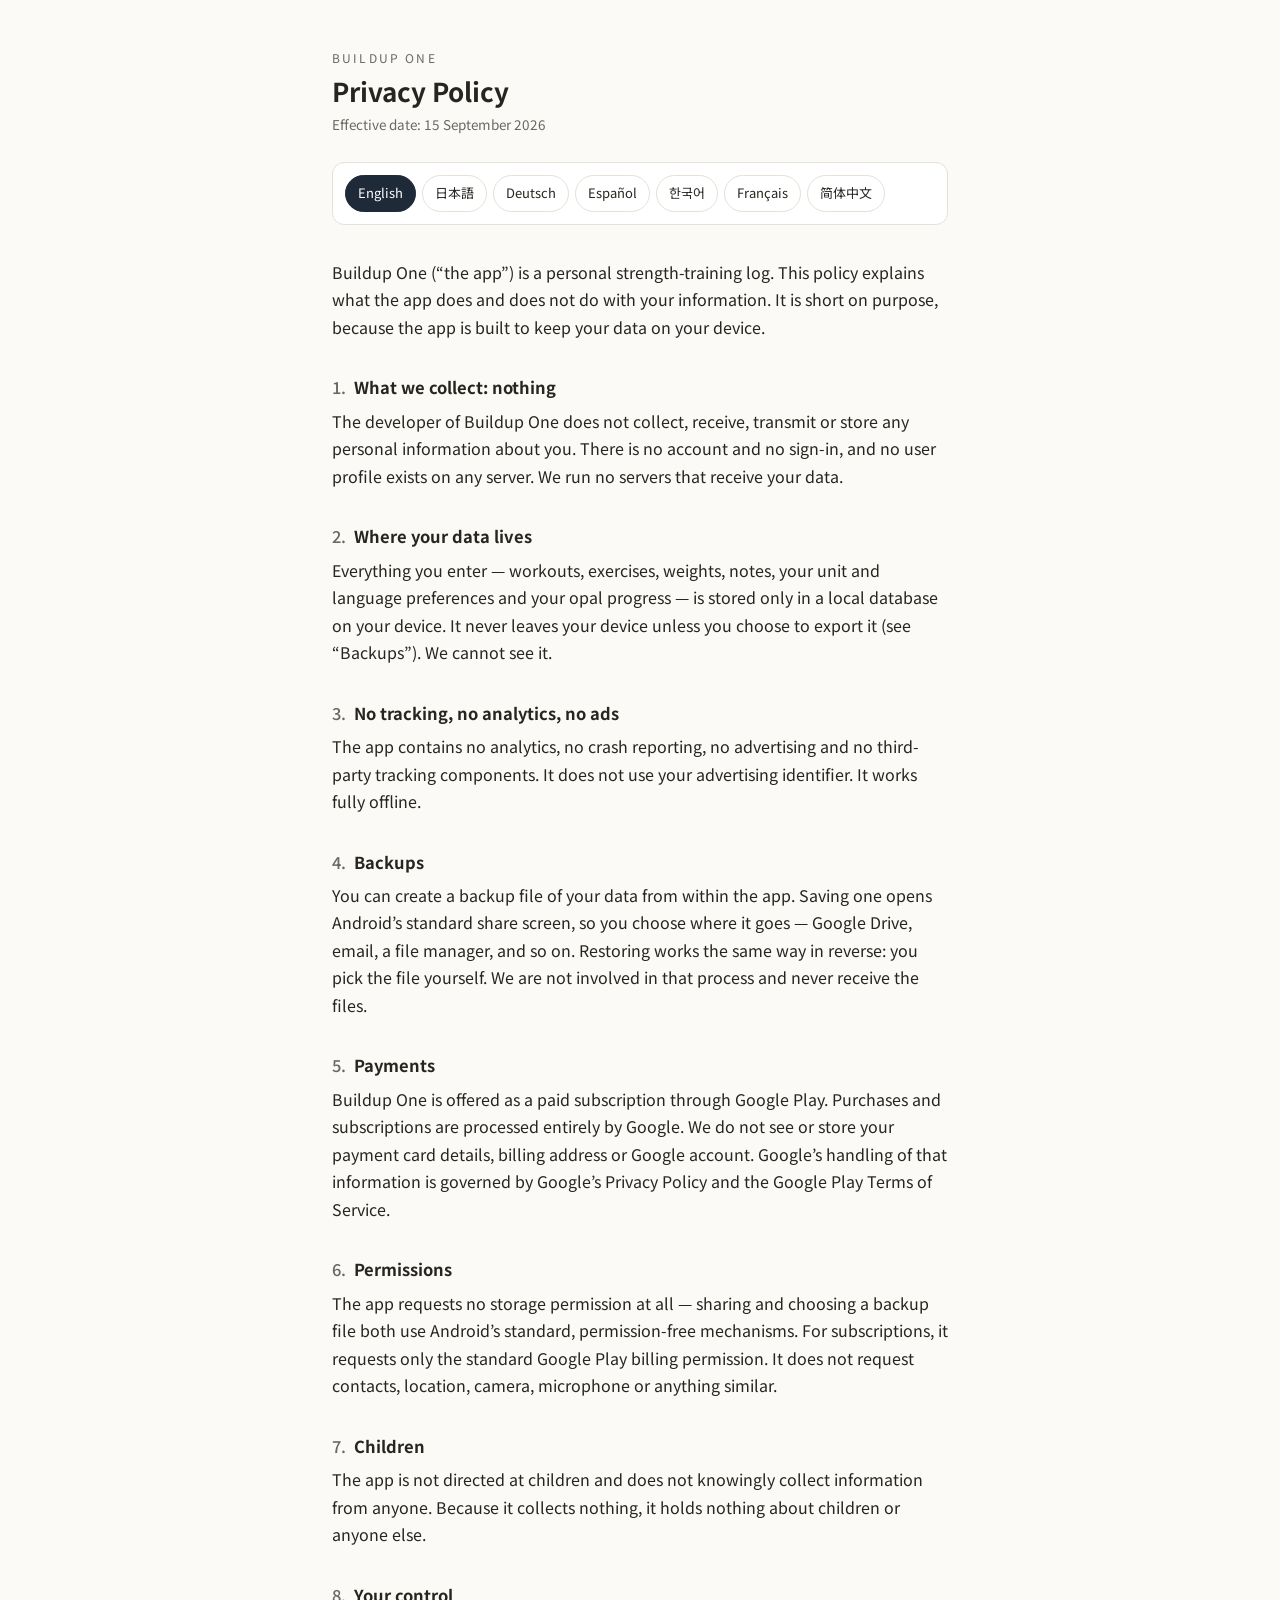
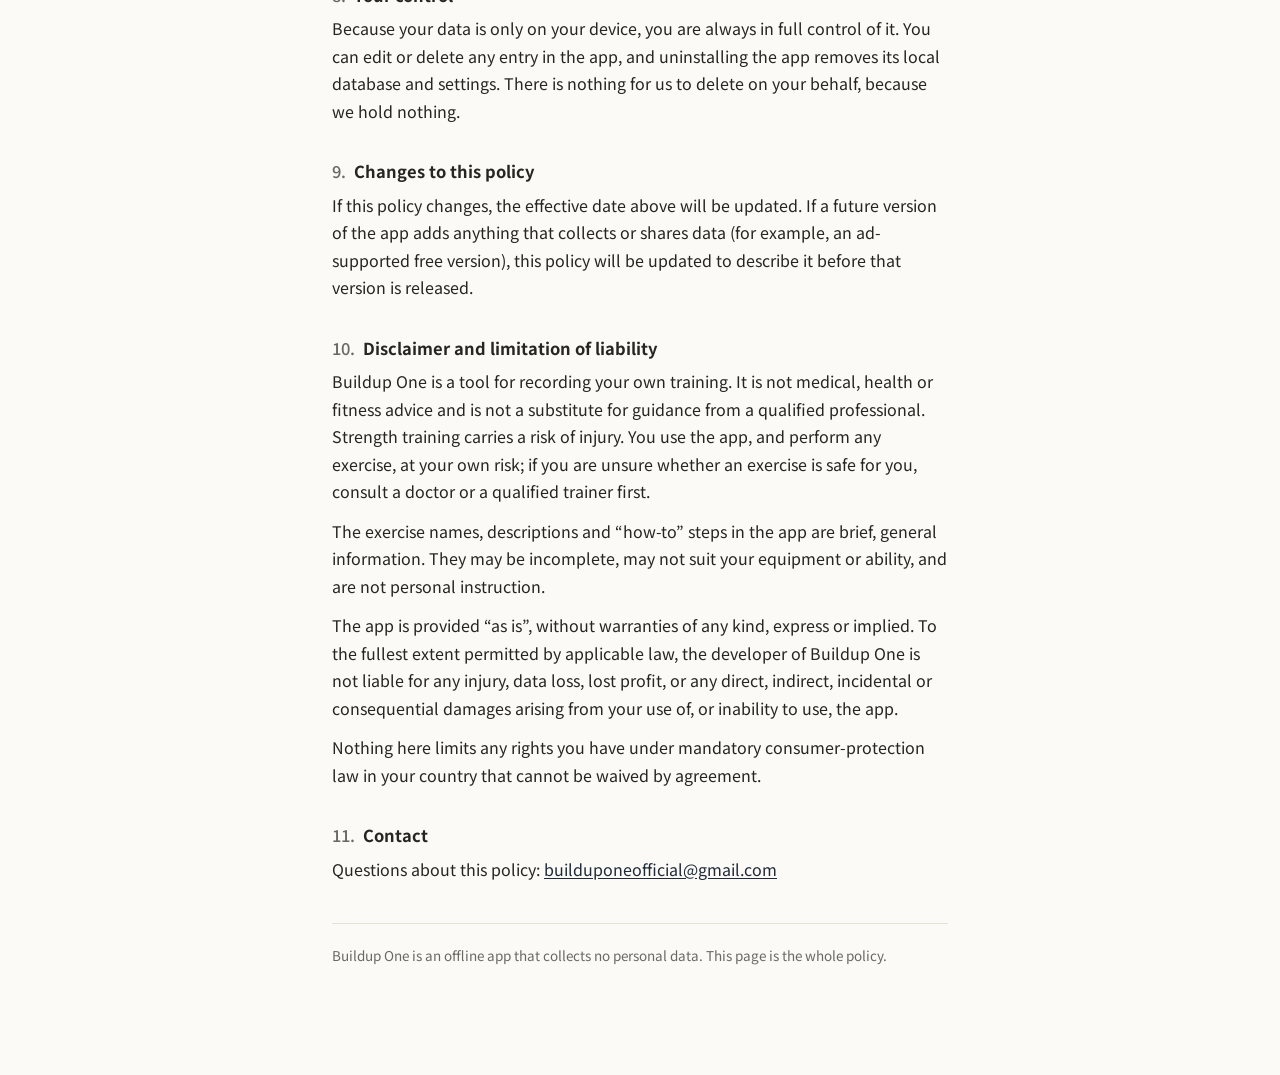
==== commit 72683a80: "Fix backup/permissions wording to match the share-based export flow The app now exports backups via " ====
--- a/privacy.html
+++ b/privacy.html
@@ -69,12 +69,12 @@
 <div class="wrap">
   <p class="brand">Buildup One</p>
   <h1 id="title">Privacy Policy</h1>
-  <p class="eff" id="eff">Effective date: 11 September 2026</p>
+  <p class="eff" id="eff">Effective date: 15 September 2026</p>
 
   <nav class="langs" id="langs" aria-label="Language"></nav>
 
   <!-- ================= ENGLISH ================= -->
-  <section data-lang="en" data-eff="Effective date: 11 September 2026">
+  <section data-lang="en" data-eff="Effective date: 15 September 2026">
     <p class="lead">Buildup One (&ldquo;the app&rdquo;) is a personal strength-training log. This policy explains what the app does and does not do with your information. It is short on purpose, because the app is built to keep your data on your device.</p>
 
     <h2><span class="num">1.</span>What we collect: nothing</h2>
@@ -87,13 +87,13 @@
     <p>The app contains no analytics, no crash reporting, no advertising and no third-party tracking components. It does not use your advertising identifier. It works fully offline.</p>
 
     <h2><span class="num">4.</span>Backups</h2>
-    <p>You can create a backup file of your data from within the app and restore from one later. These files are written to your device&rsquo;s storage. You decide where they go and whether to move or share them (for example, to a new phone). We are not involved in that process and never receive the files.</p>
+    <p>You can create a backup file of your data from within the app. Saving one opens Android&rsquo;s standard share screen, so you choose where it goes &mdash; Google Drive, email, a file manager, and so on. Restoring works the same way in reverse: you pick the file yourself. We are not involved in that process and never receive the files.</p>
 
     <h2><span class="num">5.</span>Payments</h2>
     <p>Buildup One is offered as a paid subscription through Google Play. Purchases and subscriptions are processed entirely by Google. We do not see or store your payment card details, billing address or Google account. Google&rsquo;s handling of that information is governed by Google&rsquo;s Privacy Policy and the Google Play Terms of Service.</p>
 
     <h2><span class="num">6.</span>Permissions</h2>
-    <p>The app requests only the storage access needed to write and read backup files and, for subscriptions, the standard Google Play billing permission. It does not request contacts, location, camera, microphone or anything similar.</p>
+    <p>The app requests no storage permission at all &mdash; sharing and choosing a backup file both use Android&rsquo;s standard, permission-free mechanisms. For subscriptions, it requests only the standard Google Play billing permission. It does not request contacts, location, camera, microphone or anything similar.</p>
 
     <h2><span class="num">7.</span>Children</h2>
     <p>The app is not directed at children and does not knowingly collect information from anyone. Because it collects nothing, it holds nothing about children or anyone else.</p>
@@ -115,7 +115,7 @@
   </section>
 
   <!-- ================= 日本語 ================= -->
-  <section data-lang="ja" data-eff="制定日: 2026年9月11日">
+  <section data-lang="ja" data-eff="制定日: 2026年9月15日">
     <p class="lead">Buildup One（以下「本アプリ」）は、個人向けの筋力トレーニング記録アプリです。本ポリシーは、本アプリがあなたの情報について何を行い、何を行わないかを説明します。本アプリはデータを端末内にとどめる設計のため、内容は簡潔です。</p>
 
     <h2><span class="num">1.</span>収集する情報：ありません</h2>
@@ -128,13 +128,13 @@
     <p>本アプリには、解析、クラッシュレポート、広告、第三者のトラッキング用コンポーネントは含まれていません。広告 ID も使用しません。完全にオフラインで動作します。</p>
 
     <h2><span class="num">4.</span>バックアップ</h2>
-    <p>本アプリ内でデータのバックアップファイルを作成し、後で復元できます。ファイルは端末のストレージに書き出されます。保存先や、移動・共有するか（例：新しい端末へ）はあなたが決めます。開発者はこの処理に関与せず、ファイルを受け取ることもありません。</p>
+    <p>本アプリ内でデータのバックアップファイルを作成できます。保存すると、Android標準の共有画面が開き、Googleドライブ・メール・ファイルアプリなど、送り先をあなた自身が選びます。復元も同様に、ファイルをあなた自身が選んで行います。開発者はこの処理に関与せず、ファイルを受け取ることもありません。</p>
 
     <h2><span class="num">5.</span>お支払い</h2>
     <p>Buildup One は Google Play を通じた有料サブスクリプションとして提供されます。購入とサブスクリプションはすべて Google が処理します。開発者は、あなたの決済カード情報、請求先住所、Google アカウントを閲覧・保存しません。これらの情報の取り扱いは、Google のプライバシーポリシーおよび Google Play 利用規約に従います。</p>
 
     <h2><span class="num">6.</span>権限</h2>
-    <p>本アプリが要求する権限は、バックアップファイルの読み書きに必要なストレージへのアクセスと、サブスクリプションのための標準的な Google Play 課金権限のみです。連絡先、位置情報、カメラ、マイクなどは要求しません。</p>
+    <p>本アプリはストレージへのアクセス権限を一切要求しません——バックアップの共有・選択はどちらも、権限を必要としないAndroid標準の仕組みを使っています。要求する権限は、サブスクリプションのための標準的な Google Play 課金権限のみです。連絡先、位置情報、カメラ、マイクなどは要求しません。</p>
 
     <h2><span class="num">7.</span>子どもについて</h2>
     <p>本アプリは子どもを対象としておらず、誰からも意図的に情報を収集しません。そもそも何も収集しないため、子どもを含め誰の情報も保有しません。</p>
@@ -156,7 +156,7 @@
   </section>
 
   <!-- ================= DEUTSCH ================= -->
-  <section data-lang="de" data-eff="Gültig ab: 11. September 2026">
+  <section data-lang="de" data-eff="Gültig ab: 15. September 2026">
     <p class="lead">Buildup One (&bdquo;die App&ldquo;) ist ein persönliches Krafttrainings-Tagebuch. Diese Richtlinie erklärt, was die App mit deinen Informationen tut und was nicht. Sie ist bewusst kurz, weil die App so gebaut ist, dass deine Daten auf deinem Gerät bleiben.</p>
 
     <h2><span class="num">1.</span>Was wir erheben: nichts</h2>
@@ -169,13 +169,13 @@
     <p>Die App enthält keine Analyse, kein Absturzberichtswesen, keine Werbung und keine Tracking-Komponenten von Dritten. Sie verwendet deine Werbe-ID nicht. Sie funktioniert vollständig offline.</p>
 
     <h2><span class="num">4.</span>Backups</h2>
-    <p>Du kannst in der App eine Backup-Datei deiner Daten erstellen und später daraus wiederherstellen. Diese Dateien werden in den Speicher deines Geräts geschrieben. Du entscheidest, wohin sie kommen und ob du sie verschiebst oder weitergibst (etwa auf ein neues Telefon). Wir sind an diesem Vorgang nicht beteiligt und erhalten die Dateien nie.</p>
+    <p>Du kannst in der App eine Backup-Datei deiner Daten erstellen. Beim Speichern öffnet sich der Standard-Freigabebildschirm von Android, sodass du selbst wählst, wohin sie geht &ndash; Google Drive, E-Mail, eine Dateiverwaltung und so weiter. Die Wiederherstellung läuft genauso umgekehrt ab: Du wählst die Datei selbst aus. Wir sind an diesem Vorgang nicht beteiligt und erhalten die Dateien nie.</p>
 
     <h2><span class="num">5.</span>Zahlungen</h2>
     <p>Buildup One wird als kostenpflichtiges Abo über Google Play angeboten. Käufe und Abos werden vollständig von Google abgewickelt. Wir sehen oder speichern deine Zahlungskartendaten, Rechnungsadresse oder dein Google-Konto nicht. Der Umgang von Google mit diesen Informationen richtet sich nach der Datenschutzerklärung von Google und den Nutzungsbedingungen von Google Play.</p>
 
     <h2><span class="num">6.</span>Berechtigungen</h2>
-    <p>Die App fordert nur den Speicherzugriff an, der zum Schreiben und Lesen von Backup-Dateien nötig ist, und für Abos die übliche Google-Play-Abrechnungsberechtigung. Sie fordert keine Kontakte, keinen Standort, keine Kamera, kein Mikrofon oder Ähnliches an.</p>
+    <p>Die App fordert überhaupt keinen Speicherzugriff an &ndash; sowohl das Teilen als auch das Auswählen einer Backup-Datei nutzen Androids Standardmechanismen, die ohne Berechtigung auskommen. Für Abos fordert sie nur die übliche Google-Play-Abrechnungsberechtigung an. Sie fordert keine Kontakte, keinen Standort, keine Kamera, kein Mikrofon oder Ähnliches an.</p>
 
     <h2><span class="num">7.</span>Kinder</h2>
     <p>Die App richtet sich nicht an Kinder und erhebt wissentlich von niemandem Informationen. Da sie nichts erhebt, hält sie auch nichts über Kinder oder sonstige Personen.</p>
@@ -197,7 +197,7 @@
   </section>
 
   <!-- ================= ESPAÑOL ================= -->
-  <section data-lang="es" data-eff="Fecha de entrada en vigor: 11 de septiembre de 2026">
+  <section data-lang="es" data-eff="Fecha de entrada en vigor: 15 de septiembre de 2026">
     <p class="lead">Buildup One (&laquo;la app&raquo;) es un registro personal de entrenamiento de fuerza. Esta política explica qué hace y qué no hace la app con tu información. Es breve a propósito, porque la app está diseñada para mantener tus datos en tu dispositivo.</p>
 
     <h2><span class="num">1.</span>Qué recopilamos: nada</h2>
@@ -210,13 +210,13 @@
     <p>La app no contiene analítica, ni informes de fallos, ni publicidad, ni componentes de seguimiento de terceros. No usa tu identificador de publicidad. Funciona totalmente sin conexión.</p>
 
     <h2><span class="num">4.</span>Copias de seguridad</h2>
-    <p>Puedes crear un archivo de copia de seguridad de tus datos desde la app y restaurarlo más adelante. Esos archivos se escriben en el almacenamiento de tu dispositivo. Tú decides dónde van y si los mueves o compartes (por ejemplo, a un teléfono nuevo). No intervenimos en ese proceso y nunca recibimos los archivos.</p>
+    <p>Puedes crear un archivo de copia de seguridad de tus datos desde la app. Al guardarlo se abre la pantalla estándar de compartir de Android, así que tú eliges adónde va: Google Drive, correo, un gestor de archivos, etc. Restaurar funciona igual, pero al revés: eliges tú mismo el archivo. No intervenimos en ese proceso y nunca recibimos los archivos.</p>
 
     <h2><span class="num">5.</span>Pagos</h2>
     <p>Buildup One se ofrece como una suscripción de pago a través de Google Play. Las compras y suscripciones las procesa íntegramente Google. No vemos ni almacenamos los datos de tu tarjeta, tu dirección de facturación ni tu cuenta de Google. El tratamiento de esa información por parte de Google se rige por la Política de Privacidad de Google y los Términos de Servicio de Google Play.</p>
 
     <h2><span class="num">6.</span>Permisos</h2>
-    <p>La app solo solicita el acceso al almacenamiento necesario para escribir y leer los archivos de copia de seguridad y, para las suscripciones, el permiso estándar de facturación de Google Play. No solicita contactos, ubicación, cámara, micrófono ni nada similar.</p>
+    <p>La app no solicita ningún permiso de almacenamiento: tanto compartir como elegir un archivo de copia de seguridad usan los mecanismos estándar de Android, que no requieren permisos. Para las suscripciones, solo solicita el permiso estándar de facturación de Google Play. No solicita contactos, ubicación, cámara, micrófono ni nada similar.</p>
 
     <h2><span class="num">7.</span>Menores</h2>
     <p>La app no está dirigida a menores y no recopila información de nadie a sabiendas. Como no recopila nada, no conserva nada sobre menores ni sobre ninguna otra persona.</p>
@@ -238,7 +238,7 @@
   </section>
 
   <!-- ================= 한국어 ================= -->
-  <section data-lang="ko" data-eff="시행일: 2026년 9월 11일">
+  <section data-lang="ko" data-eff="시행일: 2026년 9월 15일">
     <p class="lead">Buildup One(이하 &ldquo;앱&rdquo;)은 개인용 근력 운동 기록 앱입니다. 이 정책은 앱이 사용자의 정보를 어떻게 다루고, 어떻게 다루지 않는지를 설명합니다. 앱은 데이터를 기기 안에만 두도록 만들어졌기 때문에 내용은 간결합니다.</p>
 
     <h2><span class="num">1.</span>수집하는 정보: 없음</h2>
@@ -251,13 +251,13 @@
     <p>앱에는 분석, 오류 보고, 광고, 제3자 추적 구성요소가 포함되어 있지 않습니다. 광고 식별자를 사용하지 않습니다. 완전히 오프라인으로 작동합니다.</p>
 
     <h2><span class="num">4.</span>백업</h2>
-    <p>앱 안에서 데이터 백업 파일을 만들고 나중에 복원할 수 있습니다. 이 파일은 기기 저장소에 기록됩니다. 어디에 둘지, 옮기거나 공유할지(예: 새 기기로)는 사용자가 정합니다. 개발자는 이 과정에 관여하지 않으며 파일을 받지도 않습니다.</p>
+    <p>앱 안에서 데이터 백업 파일을 만들 수 있습니다. 저장하면 안드로이드의 표준 공유 화면이 열려, 구글 드라이브&middot;이메일&middot;파일 관리 앱 등 보낼 곳을 직접 선택합니다. 복원도 마찬가지로, 파일을 직접 선택해서 진행합니다. 개발자는 이 과정에 관여하지 않으며 파일을 받지도 않습니다.</p>
 
     <h2><span class="num">5.</span>결제</h2>
     <p>Buildup One은 Google Play를 통한 유료 구독으로 제공됩니다. 구매와 구독은 전적으로 Google이 처리합니다. 개발자는 사용자의 결제 카드 정보, 청구 주소, Google 계정을 보거나 저장하지 않습니다. 해당 정보에 대한 Google의 처리는 Google 개인정보처리방침 및 Google Play 서비스 약관을 따릅니다.</p>
 
     <h2><span class="num">6.</span>권한</h2>
-    <p>앱은 백업 파일을 읽고 쓰는 데 필요한 저장소 접근 권한과, 구독을 위한 표준 Google Play 결제 권한만 요청합니다. 연락처, 위치, 카메라, 마이크 등은 요청하지 않습니다.</p>
+    <p>앱은 저장소 접근 권한을 전혀 요청하지 않습니다 — 백업 공유와 파일 선택 모두 권한이 필요 없는 안드로이드 표준 방식을 사용합니다. 구독을 위해서는 표준 Google Play 결제 권한만 요청합니다. 연락처, 위치, 카메라, 마이크 등은 요청하지 않습니다.</p>
 
     <h2><span class="num">7.</span>아동</h2>
     <p>앱은 아동을 대상으로 하지 않으며, 누구로부터도 고의로 정보를 수집하지 않습니다. 애초에 아무것도 수집하지 않으므로 아동을 포함한 누구의 정보도 보유하지 않습니다.</p>
@@ -279,7 +279,7 @@
   </section>
 
   <!-- ================= FRANÇAIS ================= -->
-  <section data-lang="fr" data-eff="Date d&rsquo;entrée en vigueur : 11 septembre 2026">
+  <section data-lang="fr" data-eff="Date d&rsquo;entrée en vigueur : 15 septembre 2026">
     <p class="lead">Buildup One (&laquo;&nbsp;l&rsquo;application&nbsp;&raquo;) est un journal personnel d&rsquo;entraînement en force. Cette politique explique ce que l&rsquo;application fait et ne fait pas de tes informations. Elle est volontairement courte, car l&rsquo;application est conçue pour garder tes données sur ton appareil.</p>
 
     <h2><span class="num">1.</span>Ce que nous collectons : rien</h2>
@@ -292,13 +292,13 @@
     <p>L&rsquo;application ne contient aucune analyse, aucun rapport de plantage, aucune publicité et aucun composant de pistage tiers. Elle n&rsquo;utilise pas ton identifiant publicitaire. Elle fonctionne entièrement hors ligne.</p>
 
     <h2><span class="num">4.</span>Sauvegardes</h2>
-    <p>Tu peux créer un fichier de sauvegarde de tes données depuis l&rsquo;application et le restaurer plus tard. Ces fichiers sont écrits dans le stockage de ton appareil. Tu décides où ils vont et si tu les déplaces ou les partages (par exemple, vers un nouveau téléphone). Nous n&rsquo;intervenons pas dans ce processus et ne recevons jamais les fichiers.</p>
+    <p>Tu peux créer un fichier de sauvegarde de tes données depuis l&rsquo;application. L&rsquo;enregistrement ouvre l&rsquo;écran de partage standard d&rsquo;Android, tu choisis donc toi-même où il va &mdash; Google Drive, e-mail, un gestionnaire de fichiers, etc. La restauration fonctionne de la même façon, dans l&rsquo;autre sens&nbsp;: tu sélectionnes toi-même le fichier. Nous n&rsquo;intervenons pas dans ce processus et ne recevons jamais les fichiers.</p>
 
     <h2><span class="num">5.</span>Paiements</h2>
     <p>Buildup One est proposé sous forme d&rsquo;abonnement payant via Google Play. Les achats et les abonnements sont entièrement traités par Google. Nous ne voyons ni ne stockons les détails de ta carte de paiement, ton adresse de facturation ou ton compte Google. Le traitement de ces informations par Google est régi par les Règles de confidentialité de Google et les Conditions d&rsquo;utilisation de Google Play.</p>
 
     <h2><span class="num">6.</span>Autorisations</h2>
-    <p>L&rsquo;application ne demande que l&rsquo;accès au stockage nécessaire pour écrire et lire les fichiers de sauvegarde et, pour les abonnements, l&rsquo;autorisation de facturation Google Play standard. Elle ne demande pas les contacts, la localisation, l&rsquo;appareil photo, le micro ou quoi que ce soit de similaire.</p>
+    <p>L&rsquo;application ne demande aucune autorisation de stockage &mdash; le partage comme le choix d&rsquo;un fichier de sauvegarde utilisent tous deux les mécanismes standards d&rsquo;Android, qui ne nécessitent aucune autorisation. Pour les abonnements, elle ne demande que l&rsquo;autorisation de facturation Google Play standard. Elle ne demande pas les contacts, la localisation, l&rsquo;appareil photo, le micro ou quoi que ce soit de similaire.</p>
 
     <h2><span class="num">7.</span>Enfants</h2>
     <p>L&rsquo;application ne s&rsquo;adresse pas aux enfants et ne collecte sciemment d&rsquo;informations de personne. Comme elle ne collecte rien, elle ne conserve rien concernant les enfants ni personne d&rsquo;autre.</p>
@@ -320,7 +320,7 @@
   </section>
 
   <!-- ================= 简体中文 ================= -->
-  <section data-lang="zh" data-eff="生效日期：2026年9月11日">
+  <section data-lang="zh" data-eff="生效日期：2026年9月15日">
     <p class="lead">Buildup One（以下简称&ldquo;本应用&rdquo;）是一款个人力量训练记录工具。本政策说明本应用会以及不会如何处理你的信息。内容特意保持简短，因为本应用的设计就是把你的数据留在你的设备上。</p>
 
     <h2><span class="num">1.</span>我们收集的内容：没有</h2>
@@ -333,13 +333,13 @@
     <p>本应用不含任何分析、崩溃报告、广告或第三方追踪组件。不使用你的广告标识符。可完全离线运行。</p>
 
     <h2><span class="num">4.</span>备份</h2>
-    <p>你可以在应用内创建数据的备份文件，并在之后进行恢复。这些文件会写入你设备的存储空间。放在哪里、是否移动或分享（例如转到新手机）都由你决定。开发者不参与这一过程，也从不接收这些文件。</p>
+    <p>你可以在应用内创建数据的备份文件。保存时会打开 Android 标准的分享界面，由你自己选择发送到哪里——Google 云端硬盘、邮箱、文件管理器等。恢复也是一样，由你自己选择文件。开发者不参与这一过程，也从不接收这些文件。</p>
 
     <h2><span class="num">5.</span>付款</h2>
     <p>Buildup One 以 Google Play 上的付费订阅形式提供。购买和订阅完全由 Google 处理。开发者不会查看或存储你的付款卡信息、账单地址或 Google 账号。Google 对这些信息的处理受《Google 隐私权政策》和《Google Play 服务条款》约束。</p>
 
     <h2><span class="num">6.</span>权限</h2>
-    <p>本应用仅请求读写备份文件所需的存储访问权限，以及订阅所需的标准 Google Play 结算权限。不请求通讯录、位置、相机、麦克风或类似权限。</p>
+    <p>本应用完全不请求存储权限——分享和选择备份文件都使用 Android 无需权限的标准机制。订阅仅需要标准的 Google Play 结算权限。不请求通讯录、位置、相机、麦克风或类似权限。</p>
 
     <h2><span class="num">7.</span>儿童</h2>
     <p>本应用不面向儿童，也不会在知情的情况下收集任何人的信息。由于它什么都不收集，因此不持有任何关于儿童或其他人的信息。</p>
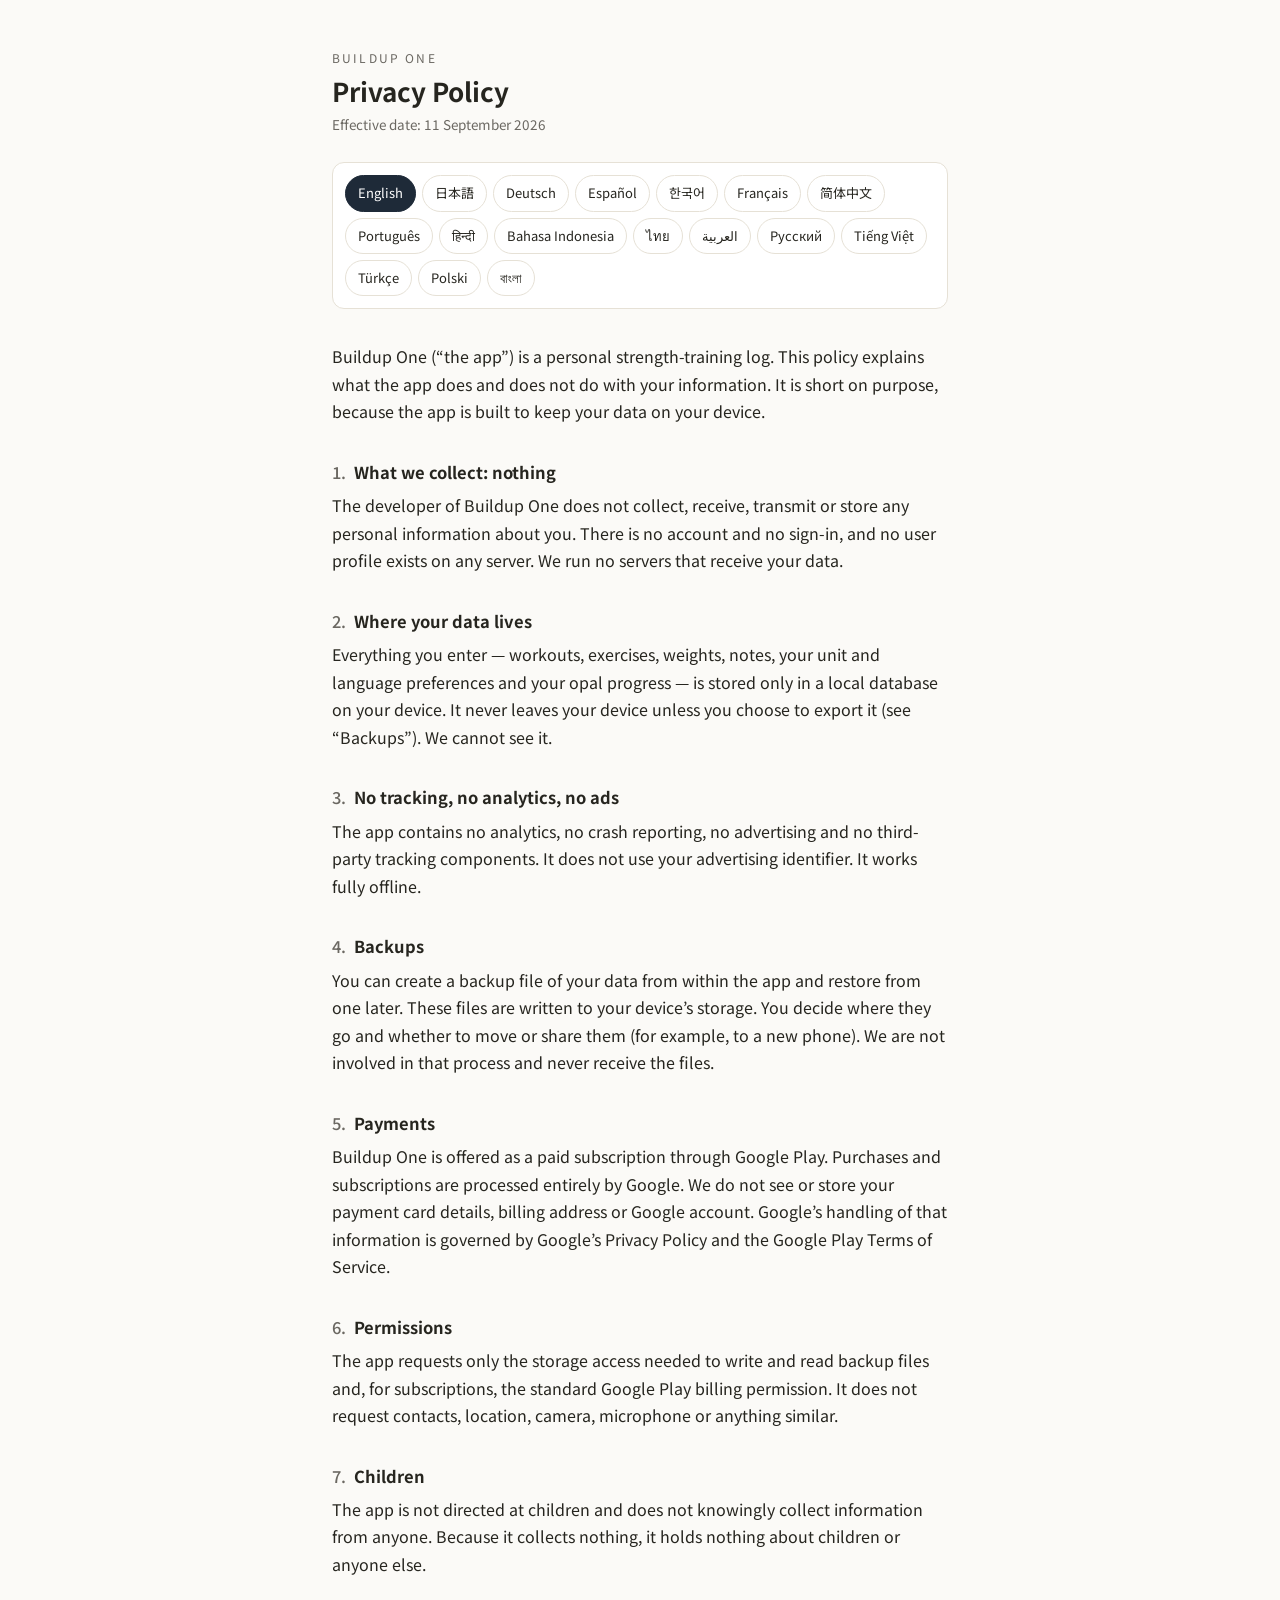
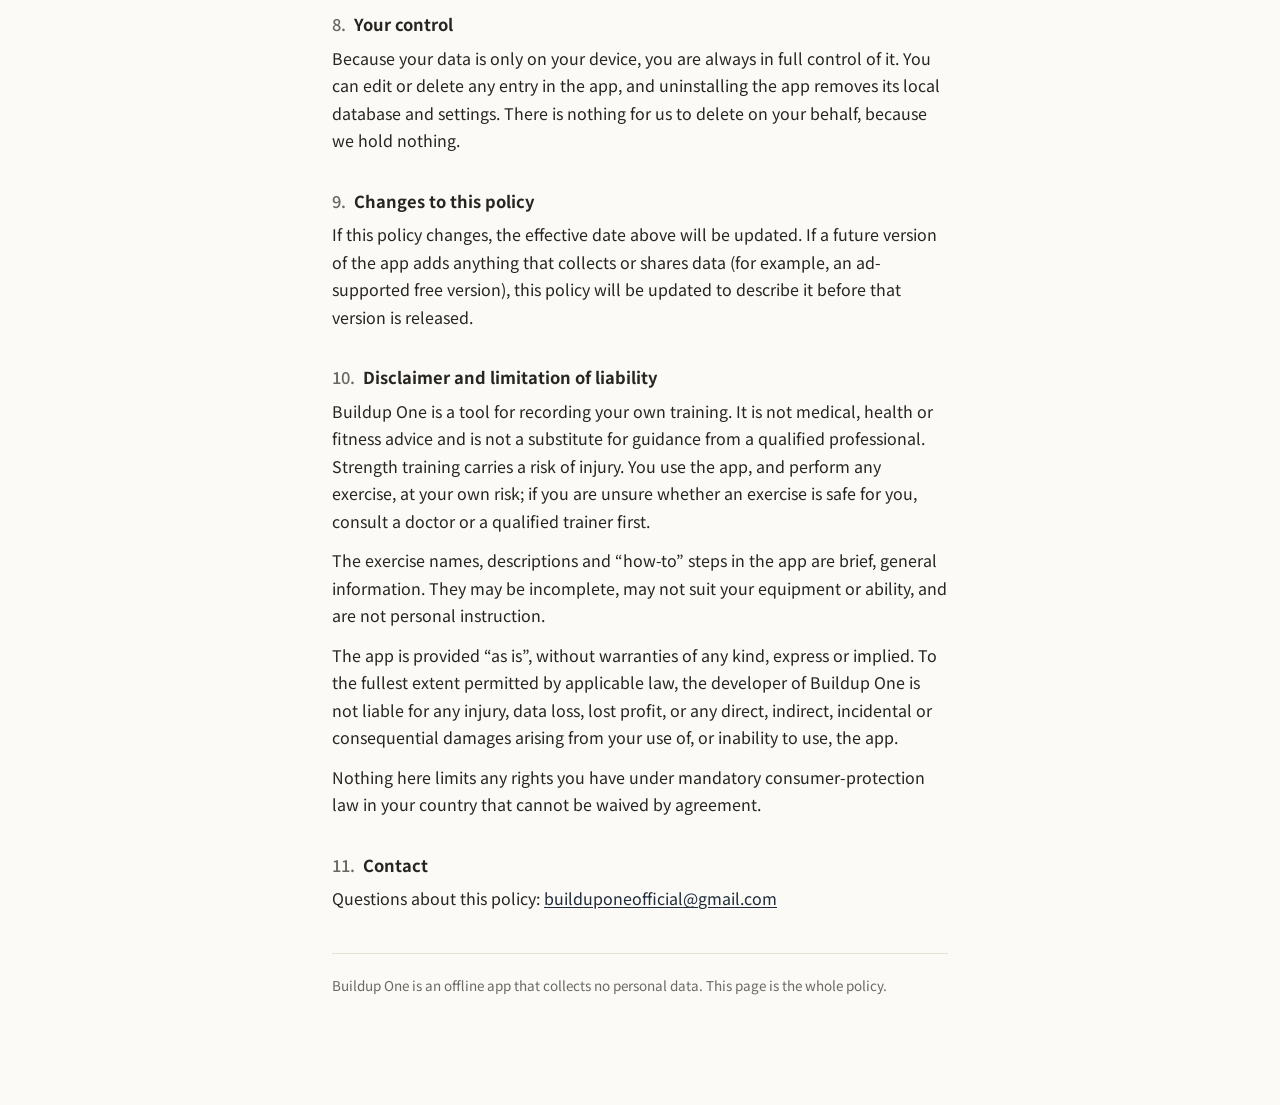
==== commit 5f566264: "Add privacy policy translations for 10 more languages Extends the privacy policy from 7 to 17 langua" ====
--- a/privacy.html
+++ b/privacy.html
@@ -5,10 +5,10 @@
 <title>Buildup One — Privacy Policy</title>
 <meta name="viewport" content="width=device-width, initial-scale=1">
 <meta name="robots" content="index,follow">
-<meta name="description" content="Buildup One is an offline strength-training log that collects no personal data. Full privacy policy in 7 languages.">
+<meta name="description" content="Buildup One is an offline strength-training log that collects no personal data. Full privacy policy in 17 languages.">
 <link rel="preconnect" href="https://fonts.googleapis.com">
 <link rel="preconnect" href="https://fonts.gstatic.com" crossorigin>
-<link rel="stylesheet" href="https://fonts.googleapis.com/css2?family=Noto+Sans+JP:wght@400;500;700&family=Noto+Sans+KR:wght@400;500;700&family=Noto+Sans+SC:wght@400;500;700&display=swap">
+<link rel="stylesheet" href="https://fonts.googleapis.com/css2?family=Noto+Sans+JP:wght@400;500;700&family=Noto+Sans+KR:wght@400;500;700&family=Noto+Sans+SC:wght@400;500;700&family=Noto+Sans+Arabic:wght@400;500;700&family=Noto+Sans+Devanagari:wght@400;500;700&family=Noto+Sans+Thai:wght@400;500;700&family=Noto+Sans+Bengali:wght@400;500;700&display=swap">
 <style>
   :root{
     --bg:#FBFAF7; --surface:#FFFFFF; --ink:#26251F; --dim:#6B6862;
@@ -69,12 +69,12 @@
 <div class="wrap">
   <p class="brand">Buildup One</p>
   <h1 id="title">Privacy Policy</h1>
-  <p class="eff" id="eff">Effective date: 15 September 2026</p>
+  <p class="eff" id="eff">Effective date: 11 September 2026</p>
 
   <nav class="langs" id="langs" aria-label="Language"></nav>
 
   <!-- ================= ENGLISH ================= -->
-  <section data-lang="en" data-eff="Effective date: 15 September 2026">
+  <section data-lang="en" data-eff="Effective date: 11 September 2026">
     <p class="lead">Buildup One (&ldquo;the app&rdquo;) is a personal strength-training log. This policy explains what the app does and does not do with your information. It is short on purpose, because the app is built to keep your data on your device.</p>
 
     <h2><span class="num">1.</span>What we collect: nothing</h2>
@@ -87,13 +87,13 @@
     <p>The app contains no analytics, no crash reporting, no advertising and no third-party tracking components. It does not use your advertising identifier. It works fully offline.</p>
 
     <h2><span class="num">4.</span>Backups</h2>
-    <p>You can create a backup file of your data from within the app. Saving one opens Android&rsquo;s standard share screen, so you choose where it goes &mdash; Google Drive, email, a file manager, and so on. Restoring works the same way in reverse: you pick the file yourself. We are not involved in that process and never receive the files.</p>
+    <p>You can create a backup file of your data from within the app and restore from one later. These files are written to your device&rsquo;s storage. You decide where they go and whether to move or share them (for example, to a new phone). We are not involved in that process and never receive the files.</p>
 
     <h2><span class="num">5.</span>Payments</h2>
     <p>Buildup One is offered as a paid subscription through Google Play. Purchases and subscriptions are processed entirely by Google. We do not see or store your payment card details, billing address or Google account. Google&rsquo;s handling of that information is governed by Google&rsquo;s Privacy Policy and the Google Play Terms of Service.</p>
 
     <h2><span class="num">6.</span>Permissions</h2>
-    <p>The app requests no storage permission at all &mdash; sharing and choosing a backup file both use Android&rsquo;s standard, permission-free mechanisms. For subscriptions, it requests only the standard Google Play billing permission. It does not request contacts, location, camera, microphone or anything similar.</p>
+    <p>The app requests only the storage access needed to write and read backup files and, for subscriptions, the standard Google Play billing permission. It does not request contacts, location, camera, microphone or anything similar.</p>
 
     <h2><span class="num">7.</span>Children</h2>
     <p>The app is not directed at children and does not knowingly collect information from anyone. Because it collects nothing, it holds nothing about children or anyone else.</p>
@@ -115,7 +115,7 @@
   </section>
 
   <!-- ================= 日本語 ================= -->
-  <section data-lang="ja" data-eff="制定日: 2026年9月15日">
+  <section data-lang="ja" data-eff="制定日: 2026年9月11日">
     <p class="lead">Buildup One（以下「本アプリ」）は、個人向けの筋力トレーニング記録アプリです。本ポリシーは、本アプリがあなたの情報について何を行い、何を行わないかを説明します。本アプリはデータを端末内にとどめる設計のため、内容は簡潔です。</p>
 
     <h2><span class="num">1.</span>収集する情報：ありません</h2>
@@ -128,13 +128,13 @@
     <p>本アプリには、解析、クラッシュレポート、広告、第三者のトラッキング用コンポーネントは含まれていません。広告 ID も使用しません。完全にオフラインで動作します。</p>
 
     <h2><span class="num">4.</span>バックアップ</h2>
-    <p>本アプリ内でデータのバックアップファイルを作成できます。保存すると、Android標準の共有画面が開き、Googleドライブ・メール・ファイルアプリなど、送り先をあなた自身が選びます。復元も同様に、ファイルをあなた自身が選んで行います。開発者はこの処理に関与せず、ファイルを受け取ることもありません。</p>
+    <p>本アプリ内でデータのバックアップファイルを作成し、後で復元できます。ファイルは端末のストレージに書き出されます。保存先や、移動・共有するか（例：新しい端末へ）はあなたが決めます。開発者はこの処理に関与せず、ファイルを受け取ることもありません。</p>
 
     <h2><span class="num">5.</span>お支払い</h2>
     <p>Buildup One は Google Play を通じた有料サブスクリプションとして提供されます。購入とサブスクリプションはすべて Google が処理します。開発者は、あなたの決済カード情報、請求先住所、Google アカウントを閲覧・保存しません。これらの情報の取り扱いは、Google のプライバシーポリシーおよび Google Play 利用規約に従います。</p>
 
     <h2><span class="num">6.</span>権限</h2>
-    <p>本アプリはストレージへのアクセス権限を一切要求しません——バックアップの共有・選択はどちらも、権限を必要としないAndroid標準の仕組みを使っています。要求する権限は、サブスクリプションのための標準的な Google Play 課金権限のみです。連絡先、位置情報、カメラ、マイクなどは要求しません。</p>
+    <p>本アプリが要求する権限は、バックアップファイルの読み書きに必要なストレージへのアクセスと、サブスクリプションのための標準的な Google Play 課金権限のみです。連絡先、位置情報、カメラ、マイクなどは要求しません。</p>
 
     <h2><span class="num">7.</span>子どもについて</h2>
     <p>本アプリは子どもを対象としておらず、誰からも意図的に情報を収集しません。そもそも何も収集しないため、子どもを含め誰の情報も保有しません。</p>
@@ -156,7 +156,7 @@
   </section>
 
   <!-- ================= DEUTSCH ================= -->
-  <section data-lang="de" data-eff="Gültig ab: 15. September 2026">
+  <section data-lang="de" data-eff="Gültig ab: 11. September 2026">
     <p class="lead">Buildup One (&bdquo;die App&ldquo;) ist ein persönliches Krafttrainings-Tagebuch. Diese Richtlinie erklärt, was die App mit deinen Informationen tut und was nicht. Sie ist bewusst kurz, weil die App so gebaut ist, dass deine Daten auf deinem Gerät bleiben.</p>
 
     <h2><span class="num">1.</span>Was wir erheben: nichts</h2>
@@ -169,13 +169,13 @@
     <p>Die App enthält keine Analyse, kein Absturzberichtswesen, keine Werbung und keine Tracking-Komponenten von Dritten. Sie verwendet deine Werbe-ID nicht. Sie funktioniert vollständig offline.</p>
 
     <h2><span class="num">4.</span>Backups</h2>
-    <p>Du kannst in der App eine Backup-Datei deiner Daten erstellen. Beim Speichern öffnet sich der Standard-Freigabebildschirm von Android, sodass du selbst wählst, wohin sie geht &ndash; Google Drive, E-Mail, eine Dateiverwaltung und so weiter. Die Wiederherstellung läuft genauso umgekehrt ab: Du wählst die Datei selbst aus. Wir sind an diesem Vorgang nicht beteiligt und erhalten die Dateien nie.</p>
+    <p>Du kannst in der App eine Backup-Datei deiner Daten erstellen und später daraus wiederherstellen. Diese Dateien werden in den Speicher deines Geräts geschrieben. Du entscheidest, wohin sie kommen und ob du sie verschiebst oder weitergibst (etwa auf ein neues Telefon). Wir sind an diesem Vorgang nicht beteiligt und erhalten die Dateien nie.</p>
 
     <h2><span class="num">5.</span>Zahlungen</h2>
     <p>Buildup One wird als kostenpflichtiges Abo über Google Play angeboten. Käufe und Abos werden vollständig von Google abgewickelt. Wir sehen oder speichern deine Zahlungskartendaten, Rechnungsadresse oder dein Google-Konto nicht. Der Umgang von Google mit diesen Informationen richtet sich nach der Datenschutzerklärung von Google und den Nutzungsbedingungen von Google Play.</p>
 
     <h2><span class="num">6.</span>Berechtigungen</h2>
-    <p>Die App fordert überhaupt keinen Speicherzugriff an &ndash; sowohl das Teilen als auch das Auswählen einer Backup-Datei nutzen Androids Standardmechanismen, die ohne Berechtigung auskommen. Für Abos fordert sie nur die übliche Google-Play-Abrechnungsberechtigung an. Sie fordert keine Kontakte, keinen Standort, keine Kamera, kein Mikrofon oder Ähnliches an.</p>
+    <p>Die App fordert nur den Speicherzugriff an, der zum Schreiben und Lesen von Backup-Dateien nötig ist, und für Abos die übliche Google-Play-Abrechnungsberechtigung. Sie fordert keine Kontakte, keinen Standort, keine Kamera, kein Mikrofon oder Ähnliches an.</p>
 
     <h2><span class="num">7.</span>Kinder</h2>
     <p>Die App richtet sich nicht an Kinder und erhebt wissentlich von niemandem Informationen. Da sie nichts erhebt, hält sie auch nichts über Kinder oder sonstige Personen.</p>
@@ -197,7 +197,7 @@
   </section>
 
   <!-- ================= ESPAÑOL ================= -->
-  <section data-lang="es" data-eff="Fecha de entrada en vigor: 15 de septiembre de 2026">
+  <section data-lang="es" data-eff="Fecha de entrada en vigor: 11 de septiembre de 2026">
     <p class="lead">Buildup One (&laquo;la app&raquo;) es un registro personal de entrenamiento de fuerza. Esta política explica qué hace y qué no hace la app con tu información. Es breve a propósito, porque la app está diseñada para mantener tus datos en tu dispositivo.</p>
 
     <h2><span class="num">1.</span>Qué recopilamos: nada</h2>
@@ -210,13 +210,13 @@
     <p>La app no contiene analítica, ni informes de fallos, ni publicidad, ni componentes de seguimiento de terceros. No usa tu identificador de publicidad. Funciona totalmente sin conexión.</p>
 
     <h2><span class="num">4.</span>Copias de seguridad</h2>
-    <p>Puedes crear un archivo de copia de seguridad de tus datos desde la app. Al guardarlo se abre la pantalla estándar de compartir de Android, así que tú eliges adónde va: Google Drive, correo, un gestor de archivos, etc. Restaurar funciona igual, pero al revés: eliges tú mismo el archivo. No intervenimos en ese proceso y nunca recibimos los archivos.</p>
+    <p>Puedes crear un archivo de copia de seguridad de tus datos desde la app y restaurarlo más adelante. Esos archivos se escriben en el almacenamiento de tu dispositivo. Tú decides dónde van y si los mueves o compartes (por ejemplo, a un teléfono nuevo). No intervenimos en ese proceso y nunca recibimos los archivos.</p>
 
     <h2><span class="num">5.</span>Pagos</h2>
     <p>Buildup One se ofrece como una suscripción de pago a través de Google Play. Las compras y suscripciones las procesa íntegramente Google. No vemos ni almacenamos los datos de tu tarjeta, tu dirección de facturación ni tu cuenta de Google. El tratamiento de esa información por parte de Google se rige por la Política de Privacidad de Google y los Términos de Servicio de Google Play.</p>
 
     <h2><span class="num">6.</span>Permisos</h2>
-    <p>La app no solicita ningún permiso de almacenamiento: tanto compartir como elegir un archivo de copia de seguridad usan los mecanismos estándar de Android, que no requieren permisos. Para las suscripciones, solo solicita el permiso estándar de facturación de Google Play. No solicita contactos, ubicación, cámara, micrófono ni nada similar.</p>
+    <p>La app solo solicita el acceso al almacenamiento necesario para escribir y leer los archivos de copia de seguridad y, para las suscripciones, el permiso estándar de facturación de Google Play. No solicita contactos, ubicación, cámara, micrófono ni nada similar.</p>
 
     <h2><span class="num">7.</span>Menores</h2>
     <p>La app no está dirigida a menores y no recopila información de nadie a sabiendas. Como no recopila nada, no conserva nada sobre menores ni sobre ninguna otra persona.</p>
@@ -238,7 +238,7 @@
   </section>
 
   <!-- ================= 한국어 ================= -->
-  <section data-lang="ko" data-eff="시행일: 2026년 9월 15일">
+  <section data-lang="ko" data-eff="시행일: 2026년 9월 11일">
     <p class="lead">Buildup One(이하 &ldquo;앱&rdquo;)은 개인용 근력 운동 기록 앱입니다. 이 정책은 앱이 사용자의 정보를 어떻게 다루고, 어떻게 다루지 않는지를 설명합니다. 앱은 데이터를 기기 안에만 두도록 만들어졌기 때문에 내용은 간결합니다.</p>
 
     <h2><span class="num">1.</span>수집하는 정보: 없음</h2>
@@ -251,13 +251,13 @@
     <p>앱에는 분석, 오류 보고, 광고, 제3자 추적 구성요소가 포함되어 있지 않습니다. 광고 식별자를 사용하지 않습니다. 완전히 오프라인으로 작동합니다.</p>
 
     <h2><span class="num">4.</span>백업</h2>
-    <p>앱 안에서 데이터 백업 파일을 만들 수 있습니다. 저장하면 안드로이드의 표준 공유 화면이 열려, 구글 드라이브&middot;이메일&middot;파일 관리 앱 등 보낼 곳을 직접 선택합니다. 복원도 마찬가지로, 파일을 직접 선택해서 진행합니다. 개발자는 이 과정에 관여하지 않으며 파일을 받지도 않습니다.</p>
+    <p>앱 안에서 데이터 백업 파일을 만들고 나중에 복원할 수 있습니다. 이 파일은 기기 저장소에 기록됩니다. 어디에 둘지, 옮기거나 공유할지(예: 새 기기로)는 사용자가 정합니다. 개발자는 이 과정에 관여하지 않으며 파일을 받지도 않습니다.</p>
 
     <h2><span class="num">5.</span>결제</h2>
     <p>Buildup One은 Google Play를 통한 유료 구독으로 제공됩니다. 구매와 구독은 전적으로 Google이 처리합니다. 개발자는 사용자의 결제 카드 정보, 청구 주소, Google 계정을 보거나 저장하지 않습니다. 해당 정보에 대한 Google의 처리는 Google 개인정보처리방침 및 Google Play 서비스 약관을 따릅니다.</p>
 
     <h2><span class="num">6.</span>권한</h2>
-    <p>앱은 저장소 접근 권한을 전혀 요청하지 않습니다 — 백업 공유와 파일 선택 모두 권한이 필요 없는 안드로이드 표준 방식을 사용합니다. 구독을 위해서는 표준 Google Play 결제 권한만 요청합니다. 연락처, 위치, 카메라, 마이크 등은 요청하지 않습니다.</p>
+    <p>앱은 백업 파일을 읽고 쓰는 데 필요한 저장소 접근 권한과, 구독을 위한 표준 Google Play 결제 권한만 요청합니다. 연락처, 위치, 카메라, 마이크 등은 요청하지 않습니다.</p>
 
     <h2><span class="num">7.</span>아동</h2>
     <p>앱은 아동을 대상으로 하지 않으며, 누구로부터도 고의로 정보를 수집하지 않습니다. 애초에 아무것도 수집하지 않으므로 아동을 포함한 누구의 정보도 보유하지 않습니다.</p>
@@ -279,7 +279,7 @@
   </section>
 
   <!-- ================= FRANÇAIS ================= -->
-  <section data-lang="fr" data-eff="Date d&rsquo;entrée en vigueur : 15 septembre 2026">
+  <section data-lang="fr" data-eff="Date d&rsquo;entrée en vigueur : 11 septembre 2026">
     <p class="lead">Buildup One (&laquo;&nbsp;l&rsquo;application&nbsp;&raquo;) est un journal personnel d&rsquo;entraînement en force. Cette politique explique ce que l&rsquo;application fait et ne fait pas de tes informations. Elle est volontairement courte, car l&rsquo;application est conçue pour garder tes données sur ton appareil.</p>
 
     <h2><span class="num">1.</span>Ce que nous collectons : rien</h2>
@@ -292,13 +292,13 @@
     <p>L&rsquo;application ne contient aucune analyse, aucun rapport de plantage, aucune publicité et aucun composant de pistage tiers. Elle n&rsquo;utilise pas ton identifiant publicitaire. Elle fonctionne entièrement hors ligne.</p>
 
     <h2><span class="num">4.</span>Sauvegardes</h2>
-    <p>Tu peux créer un fichier de sauvegarde de tes données depuis l&rsquo;application. L&rsquo;enregistrement ouvre l&rsquo;écran de partage standard d&rsquo;Android, tu choisis donc toi-même où il va &mdash; Google Drive, e-mail, un gestionnaire de fichiers, etc. La restauration fonctionne de la même façon, dans l&rsquo;autre sens&nbsp;: tu sélectionnes toi-même le fichier. Nous n&rsquo;intervenons pas dans ce processus et ne recevons jamais les fichiers.</p>
+    <p>Tu peux créer un fichier de sauvegarde de tes données depuis l&rsquo;application et le restaurer plus tard. Ces fichiers sont écrits dans le stockage de ton appareil. Tu décides où ils vont et si tu les déplaces ou les partages (par exemple, vers un nouveau téléphone). Nous n&rsquo;intervenons pas dans ce processus et ne recevons jamais les fichiers.</p>
 
     <h2><span class="num">5.</span>Paiements</h2>
     <p>Buildup One est proposé sous forme d&rsquo;abonnement payant via Google Play. Les achats et les abonnements sont entièrement traités par Google. Nous ne voyons ni ne stockons les détails de ta carte de paiement, ton adresse de facturation ou ton compte Google. Le traitement de ces informations par Google est régi par les Règles de confidentialité de Google et les Conditions d&rsquo;utilisation de Google Play.</p>
 
     <h2><span class="num">6.</span>Autorisations</h2>
-    <p>L&rsquo;application ne demande aucune autorisation de stockage &mdash; le partage comme le choix d&rsquo;un fichier de sauvegarde utilisent tous deux les mécanismes standards d&rsquo;Android, qui ne nécessitent aucune autorisation. Pour les abonnements, elle ne demande que l&rsquo;autorisation de facturation Google Play standard. Elle ne demande pas les contacts, la localisation, l&rsquo;appareil photo, le micro ou quoi que ce soit de similaire.</p>
+    <p>L&rsquo;application ne demande que l&rsquo;accès au stockage nécessaire pour écrire et lire les fichiers de sauvegarde et, pour les abonnements, l&rsquo;autorisation de facturation Google Play standard. Elle ne demande pas les contacts, la localisation, l&rsquo;appareil photo, le micro ou quoi que ce soit de similaire.</p>
 
     <h2><span class="num">7.</span>Enfants</h2>
     <p>L&rsquo;application ne s&rsquo;adresse pas aux enfants et ne collecte sciemment d&rsquo;informations de personne. Comme elle ne collecte rien, elle ne conserve rien concernant les enfants ni personne d&rsquo;autre.</p>
@@ -320,7 +320,7 @@
   </section>
 
   <!-- ================= 简体中文 ================= -->
-  <section data-lang="zh" data-eff="生效日期：2026年9月15日">
+  <section data-lang="zh" data-eff="生效日期：2026年9月11日">
     <p class="lead">Buildup One（以下简称&ldquo;本应用&rdquo;）是一款个人力量训练记录工具。本政策说明本应用会以及不会如何处理你的信息。内容特意保持简短，因为本应用的设计就是把你的数据留在你的设备上。</p>
 
     <h2><span class="num">1.</span>我们收集的内容：没有</h2>
@@ -333,13 +333,13 @@
     <p>本应用不含任何分析、崩溃报告、广告或第三方追踪组件。不使用你的广告标识符。可完全离线运行。</p>
 
     <h2><span class="num">4.</span>备份</h2>
-    <p>你可以在应用内创建数据的备份文件。保存时会打开 Android 标准的分享界面，由你自己选择发送到哪里——Google 云端硬盘、邮箱、文件管理器等。恢复也是一样，由你自己选择文件。开发者不参与这一过程，也从不接收这些文件。</p>
+    <p>你可以在应用内创建数据的备份文件，并在之后进行恢复。这些文件会写入你设备的存储空间。放在哪里、是否移动或分享（例如转到新手机）都由你决定。开发者不参与这一过程，也从不接收这些文件。</p>
 
     <h2><span class="num">5.</span>付款</h2>
     <p>Buildup One 以 Google Play 上的付费订阅形式提供。购买和订阅完全由 Google 处理。开发者不会查看或存储你的付款卡信息、账单地址或 Google 账号。Google 对这些信息的处理受《Google 隐私权政策》和《Google Play 服务条款》约束。</p>
 
     <h2><span class="num">6.</span>权限</h2>
-    <p>本应用完全不请求存储权限——分享和选择备份文件都使用 Android 无需权限的标准机制。订阅仅需要标准的 Google Play 结算权限。不请求通讯录、位置、相机、麦克风或类似权限。</p>
+    <p>本应用仅请求读写备份文件所需的存储访问权限，以及订阅所需的标准 Google Play 结算权限。不请求通讯录、位置、相机、麦克风或类似权限。</p>
 
     <h2><span class="num">7.</span>儿童</h2>
     <p>本应用不面向儿童，也不会在知情的情况下收集任何人的信息。由于它什么都不收集，因此不持有任何关于儿童或其他人的信息。</p>
@@ -360,13 +360,423 @@
     <p>关于本政策的问题： <a href="mailto:builduponeofficial@gmail.com">builduponeofficial@gmail.com</a></p>
   </section>
 
+  <!-- ================= PORTUGUÊS ================= -->
+  <section data-lang="pt" data-eff="Data de vigência: 11 de setembro de 2026">
+    <p class="lead">O Buildup One (&ldquo;o aplicativo&rdquo;) é um registro pessoal de treino de força. Esta política explica o que o aplicativo faz e o que não faz com as suas informações. Ela é curta de propósito, porque o aplicativo foi feito para manter os seus dados no seu aparelho.</p>
+
+    <h2><span class="num">1.</span>O que coletamos: nada</h2>
+    <p>O desenvolvedor do Buildup One não coleta, recebe, transmite nem armazena nenhuma informação pessoal sobre você. Não existe conta nem login, e não existe perfil de usuário em nenhum servidor. Não operamos nenhum servidor que receba os seus dados.</p>
+
+    <h2><span class="num">2.</span>Onde os seus dados ficam</h2>
+    <p>Tudo o que você registra &mdash; treinos, exercícios, pesos, notas, suas preferências de unidade e idioma e o seu progresso no sistema de opalas &mdash; fica guardado só num banco de dados local, no seu aparelho. Isso nunca sai do seu aparelho, a menos que você escolha exportá-lo (veja &ldquo;Backups&rdquo;). Nós não temos acesso a esse conteúdo.</p>
+
+    <h2><span class="num">3.</span>Sem rastreamento, sem análise, sem anúncios</h2>
+    <p>O aplicativo não contém ferramentas de análise, relatório de falhas, publicidade nem componentes de rastreamento de terceiros. Ele não usa o seu identificador de publicidade. Funciona totalmente offline.</p>
+
+    <h2><span class="num">4.</span>Backups</h2>
+    <p>Você pode criar um arquivo de backup dos seus dados dentro do aplicativo e restaurá-lo depois. Esses arquivos são gravados no armazenamento do seu aparelho. Você decide para onde eles vão e se quer movê-los ou compartilhá-los (por exemplo, para um celular novo). Não participamos desse processo e nunca recebemos esses arquivos.</p>
+
+    <h2><span class="num">5.</span>Pagamentos</h2>
+    <p>O Buildup One é oferecido como assinatura paga através do Google Play. As compras e assinaturas são processadas inteiramente pelo Google. Não vemos nem armazenamos os dados do seu cartão de pagamento, endereço de cobrança ou conta do Google. O tratamento dessas informações pelo Google segue a Política de Privacidade do Google e os Termos de Serviço do Google Play.</p>
+
+    <h2><span class="num">6.</span>Permissões</h2>
+    <p>O aplicativo solicita apenas o acesso ao armazenamento necessário para gravar e ler arquivos de backup e, para assinaturas, a permissão padrão de cobrança do Google Play. Ele não solicita acesso a contatos, localização, câmera, microfone ou qualquer coisa semelhante.</p>
+
+    <h2><span class="num">7.</span>Crianças</h2>
+    <p>O aplicativo não é direcionado a crianças e não coleta conscientemente informações de ninguém. Como não coleta nada, ele também não guarda nenhuma informação sobre crianças ou qualquer outra pessoa.</p>
+
+    <h2><span class="num">8.</span>O seu controle</h2>
+    <p>Como os seus dados ficam só no seu aparelho, você sempre tem controle total sobre eles. Você pode editar ou excluir qualquer registro dentro do aplicativo, e desinstalar o aplicativo remove o banco de dados local e as configurações. Não há nada para nós excluirmos em seu nome, porque não guardamos nada.</p>
+
+    <h2><span class="num">9.</span>Mudanças nesta política</h2>
+    <p>Se esta política mudar, a data de vigência acima será atualizada. Se uma versão futura do aplicativo adicionar algo que colete ou compartilhe dados (por exemplo, uma versão gratuita com anúncios), esta política será atualizada para descrever isso antes do lançamento dessa versão.</p>
+
+    <h2><span class="num">10.</span>Isenção de responsabilidade e limitação de responsabilidade</h2>
+    <p>O Buildup One é uma ferramenta para registrar o seu próprio treino. Ele não é um conselho médico, de saúde ou de fitness, e não substitui a orientação de um profissional qualificado. O treino de força traz risco de lesão. Você usa o aplicativo, e realiza qualquer exercício, por sua conta e risco; se tiver dúvida se um exercício é seguro para você, consulte antes um médico ou um treinador qualificado.</p>
+    <p>Os nomes de exercícios, descrições e os passos de &ldquo;como fazer&rdquo; no aplicativo são informações breves e gerais. Eles podem estar incompletos, podem não ser adequados ao seu equipamento ou nível, e não constituem orientação individual.</p>
+    <p>O aplicativo é fornecido &ldquo;como está&rdquo;, sem garantias de qualquer tipo, expressas ou implícitas. Na máxima medida permitida pela lei aplicável, o desenvolvedor do Buildup One não se responsabiliza por lesões, perda de dados, lucros cessantes, nem por danos diretos, indiretos, incidentais ou consequenciais resultantes do uso do aplicativo, ou da impossibilidade de usá-lo.</p>
+    <p>Nada aqui limita quaisquer direitos que você tenha segundo a legislação obrigatória de proteção ao consumidor do seu país, que não possam ser renunciados por acordo.</p>
+
+    <h2><span class="num">11.</span>Contato</h2>
+    <p>Dúvidas sobre esta política: <a href="mailto:builduponeofficial@gmail.com">builduponeofficial@gmail.com</a></p>
+  </section>
+
+  <!-- ================= हिन्दी ================= -->
+  <section data-lang="hi" data-eff="प्रभावी तिथि: 11 सितंबर 2026">
+    <p class="lead">Buildup One (&ldquo;ऐप&rdquo;) एक व्यक्तिगत स्ट्रेंथ ट्रेनिंग लॉग है। यह नीति बताती है कि ऐप आपकी जानकारी के साथ क्या करता है, और क्या नहीं करता। यह जानबूझकर छोटी रखी गई है, क्योंकि ऐप को शुरू से ही इस तरह बनाया गया है कि आपका डेटा हमेशा आपके डिवाइस में ही रहे।</p>
+
+    <h2><span class="num">1.</span>हम क्या इकट्ठा करते हैं: कुछ नहीं</h2>
+    <p>Buildup One के डेवलपर आपके बारे में कोई भी व्यक्तिगत जानकारी न तो इकट्ठा करते हैं, न प्राप्त करते हैं, न भेजते हैं और न ही सेव करते हैं। कोई अकाउंट या लॉगिन नहीं है, और किसी भी सर्वर पर आपकी कोई उपयोगकर्ता प्रोफ़ाइल मौजूद नहीं है। हम ऐसा कोई सर्वर नहीं चलाते जो आपका डेटा प्राप्त करता हो।</p>
+
+    <h2><span class="num">2.</span>आपका डेटा कहां रहता है</h2>
+    <p>आप जो कुछ भी दर्ज करते हैं &mdash; वर्कआउट, एक्सरसाइज़, वज़न, नोट्स, आपकी यूनिट और भाषा की सेटिंग, और आपके ओपल की प्रोग्रेस &mdash; यह सब सिर्फ़ आपके डिवाइस के लोकल डेटाबेस में सेव होता है। जब तक आप खुद इसे एक्सपोर्ट न करें (देखें &ldquo;बैकअप&rdquo;), यह आपके डिवाइस से बाहर कभी नहीं जाता। हम इसे देख नहीं सकते।</p>
+
+    <h2><span class="num">3.</span>कोई ट्रैकिंग नहीं, कोई एनालिटिक्स नहीं, कोई विज्ञापन नहीं</h2>
+    <p>ऐप में कोई एनालिटिक्स, क्रैश रिपोर्टिंग, विज्ञापन या थर्ड-पार्टी ट्रैकिंग कॉम्पोनेंट शामिल नहीं है। यह आपके विज्ञापन आइडेंटिफ़ायर का इस्तेमाल नहीं करता। यह पूरी तरह ऑफ़लाइन काम करता है।</p>
+
+    <h2><span class="num">4.</span>बैकअप</h2>
+    <p>आप ऐप के अंदर से अपने डेटा की एक बैकअप फ़ाइल बना सकते हैं, और बाद में उससे रीस्टोर कर सकते हैं। ये फ़ाइलें आपके डिवाइस की स्टोरेज में सेव होती हैं। इन्हें कहां रखना है, और इन्हें (जैसे नए फ़ोन में) मूव या शेयर करना है या नहीं &mdash; यह फ़ैसला आपका है। हम इस प्रक्रिया में शामिल नहीं होते, और ये फ़ाइलें कभी हमें नहीं मिलतीं।</p>
+
+    <h2><span class="num">5.</span>पेमेंट</h2>
+    <p>Buildup One, Google Play के ज़रिए एक पेड सब्सक्रिप्शन के तौर पर उपलब्ध है। खरीद और सब्सक्रिप्शन पूरी तरह Google द्वारा प्रोसेस किए जाते हैं। हम आपके पेमेंट कार्ड की जानकारी, बिलिंग एड्रेस या Google अकाउंट को न तो देखते हैं, न सेव करते हैं। इस जानकारी के साथ Google का व्यवहार, Google की गोपनीयता नीति और Google Play की सेवा शर्तों से तय होता है।</p>
+
+    <h2><span class="num">6.</span>अनुमतियां</h2>
+    <p>ऐप सिर्फ़ उतनी ही स्टोरेज एक्सेस मांगता है, जितनी बैकअप फ़ाइलें लिखने और पढ़ने के लिए ज़रूरी है, और सब्सक्रिप्शन के लिए Google Play की स्टैंडर्ड बिलिंग अनुमति मांगता है। यह कॉन्टैक्ट्स, लोकेशन, कैमरा, माइक्रोफ़ोन या इस तरह की कोई और चीज़ नहीं मांगता।</p>
+
+    <h2><span class="num">7.</span>बच्चों के बारे में</h2>
+    <p>यह ऐप बच्चों को ध्यान में रखकर नहीं बनाया गया है, और यह जान-बूझकर किसी से भी जानकारी इकट्ठा नहीं करता। चूंकि यह कुछ भी इकट्ठा नहीं करता, इसलिए इसके पास बच्चों या किसी और के बारे में कोई भी जानकारी मौजूद नहीं है।</p>
+
+    <h2><span class="num">8.</span>आपका नियंत्रण</h2>
+    <p>चूंकि आपका डेटा सिर्फ़ आपके डिवाइस में है, इसलिए इस पर हमेशा पूरा नियंत्रण आपका ही रहता है। आप ऐप में किसी भी रिकॉर्ड को एडिट या डिलीट कर सकते हैं, और ऐप को अनइंस्टॉल करने पर इसका लोकल डेटाबेस और सेटिंग्स भी हट जाती हैं। हमारी तरफ़ से डिलीट करने के लिए कुछ है ही नहीं, क्योंकि हमारे पास कुछ भी सेव नहीं है।</p>
+
+    <h2><span class="num">9.</span>इस नीति में बदलाव</h2>
+    <p>अगर इस नीति में कोई बदलाव होता है, तो ऊपर दी गई प्रभावी तिथि को अपडेट किया जाएगा। अगर ऐप के किसी आने वाले वर्ज़न में ऐसा कुछ जोड़ा जाता है जो डेटा इकट्ठा या शेयर करता हो (जैसे विज्ञापन वाला फ़्री वर्ज़न), तो उस वर्ज़न के रिलीज़ होने से पहले इस नीति को अपडेट करके इसकी जानकारी दी जाएगी।</p>
+
+    <h2><span class="num">10.</span>अस्वीकरण और दायित्व की सीमा</h2>
+    <p>Buildup One अपनी ट्रेनिंग रिकॉर्ड करने के लिए एक टूल है। यह कोई मेडिकल, हेल्थ या फ़िटनेस सलाह नहीं है, और किसी योग्य विशेषज्ञ के मार्गदर्शन का विकल्प नहीं है। स्ट्रेंथ ट्रेनिंग में चोट लगने का जोखिम रहता है। ऐप का इस्तेमाल करना और कोई भी एक्सरसाइज़ करना, दोनों आपकी अपनी ज़िम्मेदारी पर हैं; अगर आपको यकीन नहीं है कि कोई एक्सरसाइज़ आपके लिए सुरक्षित है या नहीं, तो पहले किसी डॉक्टर या योग्य ट्रेनर से सलाह लें।</p>
+    <p>ऐप में दिए गए एक्सरसाइज़ के नाम, विवरण और &ldquo;कैसे करें&rdquo; वाले स्टेप्स संक्षिप्त, सामान्य जानकारी हैं। हो सकता है ये अधूरे हों, आपके इक्विपमेंट या क्षमता के अनुकूल न हों, और ये कोई व्यक्तिगत निर्देश नहीं हैं।</p>
+    <p>ऐप को &ldquo;जैसा है&rdquo; वैसा ही उपलब्ध कराया जाता है, बिना किसी तरह की स्पष्ट या अंतर्निहित गारंटी के। लागू कानून की पूरी सीमा तक, Buildup One के डेवलपर ऐप के इस्तेमाल या इस्तेमाल न कर पाने से होने वाली किसी भी चोट, डेटा हानि, मुनाफ़े के नुकसान, या किसी भी प्रत्यक्ष, अप्रत्यक्ष, आकस्मिक या परिणामी नुकसान के लिए ज़िम्मेदार नहीं होंगे।</p>
+    <p>यहां लिखी कोई भी बात, आपके देश के अनिवार्य उपभोक्ता संरक्षण कानून के तहत मिले उन अधिकारों को सीमित नहीं करती, जिन्हें किसी समझौते के ज़रिए छोड़ा नहीं जा सकता।</p>
+
+    <h2><span class="num">11.</span>संपर्क करें</h2>
+    <p>इस नीति से जुड़े सवालों के लिए: <a href="mailto:builduponeofficial@gmail.com">builduponeofficial@gmail.com</a></p>
+  </section>
+
+  <!-- ================= BAHASA INDONESIA ================= -->
+  <section data-lang="id" data-eff="Tanggal berlaku: 11 September 2026">
+    <p class="lead">Buildup One (&ldquo;aplikasi ini&rdquo;) adalah aplikasi catatan latihan beban pribadi. Kebijakan ini menjelaskan apa yang dilakukan dan tidak dilakukan aplikasi terhadap informasimu. Kebijakan ini sengaja dibuat singkat, karena aplikasi ini dirancang untuk menyimpan datamu hanya di perangkatmu.</p>
+
+    <h2><span class="num">1.</span>Apa yang kami kumpulkan: tidak ada</h2>
+    <p>Pengembang Buildup One tidak mengumpulkan, menerima, mengirimkan, atau menyimpan informasi pribadi apa pun tentang dirimu. Tidak ada akun dan tidak ada proses masuk (sign-in), dan tidak ada profil pengguna yang tersimpan di server mana pun. Kami tidak menjalankan server yang menerima datamu.</p>
+
+    <h2><span class="num">2.</span>Di mana datamu disimpan</h2>
+    <p>Semua yang kamu masukkan &mdash; latihan, jenis olahraga, beban, catatan, preferensi satuan dan bahasa, serta perkembangan opal-mu &mdash; hanya disimpan dalam basis data lokal di perangkatmu. Data ini tidak pernah meninggalkan perangkatmu kecuali kamu memilih untuk mengekspornya (lihat &ldquo;Backup&rdquo;). Kami tidak dapat melihatnya.</p>
+
+    <h2><span class="num">3.</span>Tanpa pelacakan, tanpa analitik, tanpa iklan</h2>
+    <p>Aplikasi ini tidak memiliki komponen analitik, laporan crash, iklan, maupun pelacakan pihak ketiga. Aplikasi ini tidak menggunakan ID iklanmu. Aplikasi bekerja sepenuhnya secara offline.</p>
+
+    <h2><span class="num">4.</span>Backup</h2>
+    <p>Kamu bisa membuat file backup dari datamu di dalam aplikasi dan memulihkannya kembali nanti. File ini disimpan ke penyimpanan perangkatmu. Kamu sendiri yang menentukan ke mana file itu disimpan, dan apakah akan dipindahkan atau dibagikan (misalnya, ke ponsel baru). Kami tidak terlibat dalam proses ini dan tidak pernah menerima file tersebut.</p>
+
+    <h2><span class="num">5.</span>Pembayaran</h2>
+    <p>Buildup One ditawarkan sebagai langganan berbayar melalui Google Play. Pembelian dan langganan sepenuhnya diproses oleh Google. Kami tidak melihat maupun menyimpan detail kartu pembayaran, alamat penagihan, atau akun Google-mu. Penanganan informasi tersebut oleh Google diatur oleh Kebijakan Privasi Google dan Persyaratan Layanan Google Play.</p>
+
+    <h2><span class="num">6.</span>Izin akses</h2>
+    <p>Aplikasi ini hanya meminta akses penyimpanan yang diperlukan untuk menulis dan membaca file backup, serta izin penagihan standar Google Play untuk langganan. Aplikasi ini tidak meminta akses ke kontak, lokasi, kamera, mikrofon, atau hal serupa lainnya.</p>
+
+    <h2><span class="num">7.</span>Anak-anak</h2>
+    <p>Aplikasi ini tidak ditujukan untuk anak-anak dan tidak dengan sengaja mengumpulkan informasi dari siapa pun. Karena tidak mengumpulkan apa pun, aplikasi ini juga tidak menyimpan data tentang anak-anak maupun siapa pun lainnya.</p>
+
+    <h2><span class="num">8.</span>Kendali di tanganmu</h2>
+    <p>Karena datamu hanya ada di perangkatmu, kamu selalu memiliki kendali penuh atasnya. Kamu bisa mengedit atau menghapus catatan apa pun di dalam aplikasi, dan menghapus instalasi aplikasi akan menghapus basis data lokal serta pengaturannya. Tidak ada yang perlu kami hapuskan atas namamu, karena kami tidak menyimpan apa pun.</p>
+
+    <h2><span class="num">9.</span>Perubahan pada kebijakan ini</h2>
+    <p>Jika kebijakan ini berubah, tanggal berlaku di atas akan diperbarui. Jika versi aplikasi di masa depan menambahkan sesuatu yang mengumpulkan atau membagikan data (misalnya, versi gratis dengan iklan), kebijakan ini akan diperbarui untuk menjelaskannya sebelum versi tersebut dirilis.</p>
+
+    <h2><span class="num">10.</span>Penyangkalan dan batasan tanggung jawab</h2>
+    <p>Buildup One adalah alat untuk mencatat latihanmu sendiri. Ini bukan nasihat medis, kesehatan, atau kebugaran, dan bukan pengganti bimbingan dari profesional yang berkualifikasi. Latihan beban memiliki risiko cedera. Kamu menggunakan aplikasi ini, dan melakukan latihan apa pun, atas risikomu sendiri; jika kamu tidak yakin apakah suatu latihan aman untukmu, konsultasikan terlebih dahulu dengan dokter atau pelatih yang berkualifikasi.</p>
+    <p>Nama latihan, deskripsi, dan langkah &ldquo;cara melakukan&rdquo; di dalam aplikasi adalah informasi umum yang singkat. Informasi ini bisa saja tidak lengkap, mungkin tidak sesuai dengan peralatan atau kemampuanmu, dan bukan merupakan instruksi pribadi.</p>
+    <p>Aplikasi ini disediakan &ldquo;apa adanya&rdquo;, tanpa jaminan dalam bentuk apa pun, baik tersurat maupun tersirat. Sejauh diizinkan oleh hukum yang berlaku, pengembang Buildup One tidak bertanggung jawab atas cedera, kehilangan data, kehilangan keuntungan, atau kerugian langsung, tidak langsung, insidental, maupun konsekuensial apa pun yang timbul dari penggunaanmu atas aplikasi ini, atau ketidakmampuanmu untuk menggunakannya.</p>
+    <p>Tidak ada satu pun dalam kebijakan ini yang membatasi hak-hak yang kamu miliki berdasarkan undang-undang perlindungan konsumen yang bersifat wajib di negaramu, yang tidak dapat dikesampingkan melalui kesepakatan.</p>
+
+    <h2><span class="num">11.</span>Kontak</h2>
+    <p>Pertanyaan mengenai kebijakan ini: <a href="mailto:builduponeofficial@gmail.com">builduponeofficial@gmail.com</a></p>
+  </section>
+
+  <!-- ================= ไทย ================= -->
+  <section data-lang="th" data-eff="วันที่มีผลบังคับใช้: 11 กันยายน 2569">
+    <p class="lead">Buildup One (&ldquo;แอปนี้&rdquo;) เป็นแอปบันทึกการฝึกด้วยแรงต้านสำหรับใช้ส่วนตัว นโยบายนี้อธิบายว่าแอปทำและไม่ทำอะไรกับข้อมูลของคุณบ้าง เนื้อหาสั้นโดยตั้งใจ เพราะแอปนี้ถูกออกแบบมาให้เก็บข้อมูลของคุณไว้ในเครื่องเท่านั้น</p>
+
+    <h2><span class="num">1.</span>สิ่งที่เราเก็บ: ไม่มีเลย</h2>
+    <p>ผู้พัฒนา Buildup One ไม่เก็บ ไม่รับ ไม่ส่ง และไม่จัดเก็บข้อมูลส่วนบุคคลใดๆ เกี่ยวกับคุณทั้งสิ้น ไม่มีบัญชีผู้ใช้และไม่มีการเข้าสู่ระบบ และไม่มีโปรไฟล์ผู้ใช้อยู่บนเซิร์ฟเวอร์ใดเลย เราไม่ได้ดำเนินการเซิร์ฟเวอร์ใดๆ ที่รับข้อมูลของคุณ</p>
+
+    <h2><span class="num">2.</span>ข้อมูลของคุณอยู่ที่ไหน</h2>
+    <p>ทุกอย่างที่คุณกรอก ไม่ว่าจะเป็นการฝึก ท่าฝึก น้ำหนัก โน้ต การตั้งค่าหน่วยและภาษา รวมถึงความคืบหน้าของโอปอล จะถูกเก็บไว้ในฐานข้อมูลภายในเครื่องของคุณเท่านั้น ข้อมูลจะไม่ถูกส่งออกจากเครื่องเลย เว้นแต่คุณจะเลือกส่งออกด้วยตัวเอง (ดูหัวข้อ &ldquo;ไฟล์สำรองข้อมูล&rdquo;) เราไม่สามารถมองเห็นข้อมูลเหล่านี้ได้</p>
+
+    <h2><span class="num">3.</span>ไม่มีการติดตาม ไม่มีการวิเคราะห์ ไม่มีโฆษณา</h2>
+    <p>แอปนี้ไม่มีระบบวิเคราะห์การใช้งาน ไม่มีการรายงานข้อขัดข้อง ไม่มีโฆษณา และไม่มีส่วนประกอบติดตามจากบุคคลที่สามใดๆ ไม่ใช้รหัสโฆษณาของคุณ และทำงานแบบออฟไลน์เต็มรูปแบบ</p>
+
+    <h2><span class="num">4.</span>ไฟล์สำรองข้อมูล</h2>
+    <p>คุณสามารถสร้างไฟล์สำรองข้อมูลจากภายในแอป และนำมากู้คืนได้ในภายหลัง ไฟล์เหล่านี้จะถูกเขียนลงในพื้นที่จัดเก็บของเครื่องคุณ คุณเป็นผู้ตัดสินใจว่าจะเก็บไฟล์ไว้ที่ไหน จะย้ายหรือแชร์ไฟล์หรือไม่ (เช่น ย้ายไปยังโทรศัพท์เครื่องใหม่) เราไม่มีส่วนเกี่ยวข้องกับขั้นตอนนี้ และไม่เคยได้รับไฟล์เหล่านั้นเลย</p>
+
+    <h2><span class="num">5.</span>การชำระเงิน</h2>
+    <p>Buildup One เปิดให้บริการในรูปแบบการสมัครสมาชิกแบบเสียเงินผ่าน Google Play การซื้อและการสมัครสมาชิกทั้งหมดดำเนินการโดย Google เท่านั้น เราไม่เห็นและไม่จัดเก็บข้อมูลบัตรชำระเงิน ที่อยู่สำหรับออกใบแจ้งหนี้ หรือบัญชี Google ของคุณ การจัดการข้อมูลดังกล่าวของ Google เป็นไปตามนโยบายความเป็นส่วนตัวของ Google และข้อกำหนดในการให้บริการของ Google Play</p>
+
+    <h2><span class="num">6.</span>สิทธิ์การเข้าถึง</h2>
+    <p>แอปนี้ขอสิทธิ์เข้าถึงพื้นที่จัดเก็บเท่าที่จำเป็นสำหรับการเขียนและอ่านไฟล์สำรองข้อมูล และขอสิทธิ์การเรียกเก็บเงินมาตรฐานของ Google Play สำหรับการสมัครสมาชิกเท่านั้น แอปนี้ไม่ขอสิทธิ์เข้าถึงรายชื่อผู้ติดต่อ ตำแหน่งที่ตั้ง กล้อง ไมโครโฟน หรือสิ่งอื่นใดในลักษณะเดียวกัน</p>
+
+    <h2><span class="num">7.</span>เด็กและเยาวชน</h2>
+    <p>แอปนี้ไม่ได้มุ่งเป้าไปที่เด็ก และไม่เก็บข้อมูลของผู้ใดโดยเจตนา เนื่องจากแอปไม่เก็บข้อมูลใดๆ เลย จึงไม่มีข้อมูลเกี่ยวกับเด็กหรือบุคคลอื่นใดอยู่ในความครอบครองของเรา</p>
+
+    <h2><span class="num">8.</span>การควบคุมของคุณ</h2>
+    <p>เนื่องจากข้อมูลของคุณอยู่ในเครื่องของคุณเท่านั้น คุณจึงควบคุมข้อมูลนั้นได้อย่างสมบูรณ์เสมอ คุณสามารถแก้ไขหรือลบรายการใดก็ได้ในแอป และเมื่อถอนการติดตั้งแอป ฐานข้อมูลภายในเครื่องและการตั้งค่าทั้งหมดจะถูกลบไปด้วย ไม่มีสิ่งใดที่เราต้องลบแทนคุณ เพราะเราไม่มีข้อมูลของคุณอยู่ในมือเลย</p>
+
+    <h2><span class="num">9.</span>การเปลี่ยนแปลงนโยบายนี้</h2>
+    <p>หากนโยบายนี้มีการเปลี่ยนแปลง วันที่มีผลบังคับใช้ด้านบนจะได้รับการปรับปรุงให้เป็นปัจจุบัน หากแอปเวอร์ชันในอนาคตเพิ่มฟีเจอร์ที่เก็บหรือแชร์ข้อมูล (เช่น เวอร์ชันฟรีที่มีโฆษณา) เราจะปรับปรุงนโยบายนี้เพื่ออธิบายรายละเอียดก่อนเปิดให้ใช้งานเวอร์ชันนั้น</p>
+
+    <h2><span class="num">10.</span>ข้อจำกัดความรับผิดชอบและการจำกัดความรับผิด</h2>
+    <p>Buildup One เป็นเครื่องมือสำหรับบันทึกการฝึกของคุณเอง ไม่ใช่คำแนะนำทางการแพทย์ สุขภาพ หรือฟิตเนส และไม่สามารถใช้แทนคำแนะนำจากผู้เชี่ยวชาญที่มีคุณสมบัติเหมาะสมได้ การฝึกด้วยแรงต้านมีความเสี่ยงที่จะได้รับบาดเจ็บ คุณใช้แอปนี้และฝึกท่าใดๆ ด้วยความเสี่ยงของคุณเอง หากไม่แน่ใจว่าท่าฝึกใดปลอดภัยสำหรับคุณหรือไม่ ควรปรึกษาแพทย์หรือผู้ฝึกสอนที่มีคุณสมบัติเหมาะสมก่อน</p>
+    <p>ชื่อท่าฝึก คำอธิบาย และขั้นตอน &ldquo;วิธีทำ&rdquo; ในแอปเป็นเพียงข้อมูลทั่วไปแบบสั้นๆ อาจไม่ครบถ้วน อาจไม่เหมาะกับอุปกรณ์หรือความสามารถของคุณ และไม่ใช่คำแนะนำเฉพาะบุคคล</p>
+    <p>แอปนี้ให้บริการตามสภาพที่เป็นอยู่ (&ldquo;as is&rdquo;) โดยไม่มีการรับประกันใดๆ ไม่ว่าจะโดยชัดแจ้งหรือโดยนัย ภายในขอบเขตสูงสุดที่กฎหมายที่เกี่ยวข้องอนุญาต ผู้พัฒนา Buildup One จะไม่รับผิดต่อการบาดเจ็บ การสูญหายของข้อมูล การสูญเสียผลกำไร หรือความเสียหายโดยตรง โดยอ้อม อุบัติเหตุ หรือที่เป็นผลสืบเนื่องใดๆ อันเกิดจากการใช้งานหรือการไม่สามารถใช้งานแอปนี้</p>
+    <p>ข้อความในที่นี้ไม่ได้จำกัดสิทธิ์ใดๆ ที่คุณมีตามกฎหมายคุ้มครองผู้บริโภคที่บังคับใช้ในประเทศของคุณ ซึ่งไม่สามารถสละสิทธิ์ได้ด้วยข้อตกลง</p>
+
+    <h2><span class="num">11.</span>ติดต่อเรา</h2>
+    <p>หากมีคำถามเกี่ยวกับนโยบายนี้ ติดต่อได้ที่: <a href="mailto:builduponeofficial@gmail.com">builduponeofficial@gmail.com</a></p>
+  </section>
+
+  <!-- ================= العربية ================= -->
+  <section data-lang="ar" data-eff="تاريخ السريان: 11 سبتمبر 2026">
+    <p class="lead">Buildup One (المشار إليه فيما يلي بـ&laquo;التطبيق&raquo;) سجلّ شخصي لتمارين القوة. توضّح هذه السياسة ما يفعله التطبيق وما لا يفعله ببياناتك. وهي قصيرة عن قصد، لأن التطبيق مصمَّم أصلًا ليُبقي بياناتك على جهازك.</p>
+
+    <h2><span class="num">1.</span>ما نجمعه: لا شيء</h2>
+    <p>لا يقوم مطوّر Buildup One بجمع أي معلومات شخصية عنك، ولا يستقبلها، ولا ينقلها، ولا يخزّنها. لا يوجد حساب ولا تسجيل دخول، ولا يوجد أي ملف تعريف للمستخدم على أي خادم. لا نُشغّل أي خوادم تستقبل بياناتك.</p>
+
+    <h2><span class="num">2.</span>أين تقيم بياناتك</h2>
+    <p>كل ما تُدخله — التمارين، والتكرارات، والأوزان، والملاحظات، وتفضيلاتك للوحدة واللغة، وتقدّم أوبالاتك — يُحفظ فقط في قاعدة بيانات محلية على جهازك. لا يغادر جهازك أبدًا ما لم تختر تصديره بنفسك (انظر &laquo;النسخ الاحتياطية&raquo;). لا يمكننا الاطّلاع عليه.</p>
+
+    <h2><span class="num">3.</span>بلا تتبّع، بلا تحليلات، بلا إعلانات</h2>
+    <p>لا يحتوي التطبيق على أي تحليلات، ولا تقارير أعطال، ولا إعلانات، ولا أي مكوّنات تتبّع من طرف ثالث. ولا يستخدم معرّف الإعلانات الخاص بجهازك. يعمل بلا إنترنت بالكامل.</p>
+
+    <h2><span class="num">4.</span>النسخ الاحتياطية</h2>
+    <p>يمكنك إنشاء ملف نسخة احتياطية من بياناتك داخل التطبيق، واستعادته لاحقًا. تُكتب هذه الملفات في مساحة التخزين على جهازك. أنت من يقرر أين تُحفظ، وما إذا كنت ستنقلها أو تشاركها (على سبيل المثال، إلى هاتف جديد). لسنا طرفًا في هذه العملية، ولا نستلم هذه الملفات أبدًا.</p>
+
+    <h2><span class="num">5.</span>المدفوعات</h2>
+    <p>يُقدَّم Buildup One كاشتراك مدفوع عبر Google Play. تُعالَج جميع عمليات الشراء والاشتراكات بالكامل من قِبل Google. نحن لا نرى ولا نخزّن تفاصيل بطاقتك، ولا عنوان الفوترة، ولا حساب Google الخاص بك. يخضع تعامل Google مع هذه المعلومات لسياسة خصوصية Google وشروط خدمة Google Play.</p>
+
+    <h2><span class="num">6.</span>الأذونات</h2>
+    <p>يطلب التطبيق فقط إذن الوصول إلى مساحة التخزين اللازم لكتابة ملفات النسخ الاحتياطية وقراءتها، وإذن الفوترة المعتاد في Google Play لأجل الاشتراكات. لا يطلب الوصول إلى جهات الاتصال، أو الموقع، أو الكاميرا، أو الميكروفون، أو أي شيء مشابه.</p>
+
+    <h2><span class="num">7.</span>الأطفال</h2>
+    <p>التطبيق غير موجَّه للأطفال، ولا يجمع معلومات من أي شخص عن قصد. وبما أنه لا يجمع شيئًا أصلًا، فهو لا يحتفظ بأي معلومات عن الأطفال أو عن أي شخص آخر.</p>
+
+    <h2><span class="num">8.</span>سيطرتك الكاملة</h2>
+    <p>بما أن بياناتك موجودة فقط على جهازك، فأنت دائمًا صاحب السيطرة الكاملة عليها. يمكنك تعديل أو حذف أي تسجيل داخل التطبيق، وعند إلغاء تثبيت التطبيق تُحذف قاعدة بياناته المحلية وإعداداته. ليس هناك ما نحذفه نيابة عنك، لأننا لا نحتفظ بشيء أصلًا.</p>
+
+    <h2><span class="num">9.</span>التغييرات على هذه السياسة</h2>
+    <p>إذا تغيّرت هذه السياسة، سيُحدَّث تاريخ السريان أعلاه. وإذا أضافت نسخة مستقبلية من التطبيق أي عنصر يجمع البيانات أو يشاركها (مثل نسخة مجانية مدعومة بالإعلانات)، فسنُحدّث هذه السياسة لوصف ذلك قبل إصدار تلك النسخة.</p>
+
+    <h2><span class="num">10.</span>إخلاء المسؤولية وتحديدها</h2>
+    <p>Buildup One أداة لتسجيل تمارينك الخاصة. وهو ليس استشارة طبية أو صحية أو رياضية، ولا يُغني عن توجيه مختص مؤهَّل. تحمل تمارين القوة خطر الإصابة. أنت تستخدم التطبيق، وتؤدي أي تمرين، على مسؤوليتك الخاصة؛ فإن لم تكن متأكدًا من أن تمرينًا ما آمن بالنسبة لك، استشر طبيبًا أو مدرّبًا مؤهَّلًا أولًا.</p>
+    <p>أسماء التمارين، وأوصافها، وخطوات &laquo;طريقة الأداء&raquo; في التطبيق معلومات عامة ومختصرة. قد تكون غير كاملة، وقد لا تناسب معداتك أو قدراتك، وهي ليست توجيهًا شخصيًا لك.</p>
+    <p>يُقدَّم التطبيق &laquo;كما هو&raquo;، دون أي ضمانات من أي نوع، صريحة كانت أو ضمنية. وإلى أقصى حد يسمح به القانون المعمول به، لا يتحمّل مطوّر Buildup One المسؤولية عن أي إصابة، أو فقدان بيانات، أو خسارة أرباح، أو أي أضرار مباشرة أو غير مباشرة أو عرضية أو تبعية تنشأ عن استخدامك للتطبيق أو عدم قدرتك على استخدامه.</p>
+    <p>لا يحدّ أي مما ورد هنا من أي حقوق تتمتع بها بموجب قوانين حماية المستهلك الإلزامية في بلدك، والتي لا يمكن التنازل عنها بالاتفاق.</p>
+
+    <h2><span class="num">11.</span>التواصل معنا</h2>
+    <p>لأي استفسارات حول هذه السياسة: <a href="mailto:builduponeofficial@gmail.com">builduponeofficial@gmail.com</a></p>
+  </section>
+
+  <!-- ================= РУССКИЙ ================= -->
+  <section data-lang="ru" data-eff="Дата вступления в силу: 11 сентября 2026 года">
+    <p class="lead">Buildup One (&laquo;приложение&raquo;) &mdash; персональный дневник силовых тренировок. Эта политика объясняет, что приложение делает с твоей информацией, а что &mdash; нет. Она намеренно короткая, потому что приложение устроено так, чтобы твои данные оставались на твоём устройстве.</p>
+
+    <h2><span class="num">1.</span>Что мы собираем: ничего</h2>
+    <p>Разработчик Buildup One не собирает, не получает, не передаёт и не хранит никаких персональных данных о тебе. В приложении нет учётной записи и входа, и ни на одном сервере не существует профиля пользователя. Мы не используем серверы, которые получали бы твои данные.</p>
+
+    <h2><span class="num">2.</span>Где хранятся твои данные</h2>
+    <p>Всё, что ты вводишь &mdash; тренировки, упражнения, вес, заметки, настройки единиц измерения и языка, прогресс опалов &mdash; хранится только в локальной базе данных на твоём устройстве и никогда его не покидает, если ты не решишь экспортировать данные самостоятельно (см. раздел &laquo;Резервные копии&raquo;). Мы не можем это увидеть.</p>
+
+    <h2><span class="num">3.</span>Никакой аналитики, слежки и рекламы</h2>
+    <p>Приложение не содержит средств аналитики, отчётов о сбоях, рекламы и сторонних компонентов слежения. Оно не использует твой рекламный идентификатор. Приложение полностью работает офлайн.</p>
+
+    <h2><span class="num">4.</span>Резервные копии</h2>
+    <p>В приложении можно создать файл резервной копии своих данных и позже восстановить их из него. Эти файлы записываются в хранилище твоего устройства. Ты решаешь, куда их поместить и стоит ли перемещать или отправлять их (например, на новый телефон). Мы не участвуем в этом процессе и никогда не получаем эти файлы.</p>
+
+    <h2><span class="num">5.</span>Платежи</h2>
+    <p>Buildup One предлагается по платной подписке через Google Play. Покупки и подписки полностью обрабатывает Google. Мы не видим и не храним данные твоей платёжной карты, адрес для выставления счёта или твой аккаунт Google. Обработка этой информации регулируется Политикой конфиденциальности Google и Условиями использования Google Play.</p>
+
+    <h2><span class="num">6.</span>Разрешения</h2>
+    <p>Приложение запрашивает только доступ к хранилищу, необходимый для записи и чтения файлов резервных копий, а также стандартное разрешение на выставление счетов Google Play для подписок. Оно не запрашивает доступ к контактам, геолокации, камере, микрофону и тому подобному.</p>
+
+    <h2><span class="num">7.</span>Дети</h2>
+    <p>Приложение не ориентировано на детей и сознательно не собирает информацию ни от кого. Поскольку оно вообще ничего не собирает, у него нет данных ни о детях, ни о ком-либо ещё.</p>
+
+    <h2><span class="num">8.</span>Твой контроль</h2>
+    <p>Поскольку твои данные хранятся только на твоём устройстве, ты всегда полностью их контролируешь. Ты можешь изменить или удалить любую запись в приложении, а при удалении приложения исчезают и его локальная база данных, и настройки. Нам нечего удалять от твоего имени, потому что у нас ничего нет.</p>
+
+    <h2><span class="num">9.</span>Изменения в этой политике</h2>
+    <p>Если эта политика изменится, дата вступления в силу выше будет обновлена. Если в будущей версии приложения появится что-то, что собирает или передаёт данные (например, бесплатная версия с рекламой), эта политика будет обновлена с описанием изменений ещё до выхода такой версии.</p>
+
+    <h2><span class="num">10.</span>Отказ от ответственности и ограничение ответственности</h2>
+    <p>Buildup One &mdash; инструмент для записи собственных тренировок. Это не медицинская, оздоровительная или фитнес-рекомендация и не замена консультации квалифицированного специалиста. Силовые тренировки сопряжены с риском травм. Ты используешь приложение и выполняешь любые упражнения на свой страх и риск; если нет уверенности, безопасно ли для тебя то или иное упражнение, сначала проконсультируйся с врачом или квалифицированным тренером.</p>
+    <p>Названия упражнений, описания и шаги &laquo;как выполнять&raquo; в приложении &mdash; это краткая общая информация. Она может быть неполной, может не подходить твоему инвентарю или уровню подготовки и не является персональным инструктажем.</p>
+    <p>Приложение предоставляется &laquo;как есть&raquo;, без каких-либо гарантий, явных или подразумеваемых. В максимальной степени, допускаемой применимым законодательством, разработчик Buildup One не несёт ответственности за травмы, потерю данных, упущенную выгоду или любой прямой, косвенный, случайный или последующий ущерб, возникший из-за использования приложения или невозможности его использовать.</p>
+    <p>Ничто в этом документе не ограничивает права, которые предоставляет тебе обязательное законодательство о защите прав потребителей твоей страны и от которых нельзя отказаться по соглашению сторон.</p>
+
+    <h2><span class="num">11.</span>Контакты</h2>
+    <p>Вопросы по этой политике: <a href="mailto:builduponeofficial@gmail.com">builduponeofficial@gmail.com</a></p>
+  </section>
+
+  <!-- ================= TIẾNG VIỆT ================= -->
+  <section data-lang="vi" data-eff="Ngày có hiệu lực: 11 tháng 9 năm 2026">
+    <p class="lead">Buildup One (&ldquo;ứng dụng&rdquo;) là nhật ký tập luyện sức mạnh dành cho cá nhân. Chính sách này giải thích ứng dụng làm gì và không làm gì với thông tin của bạn. Nội dung được viết ngắn gọn có chủ đích, vì ứng dụng được thiết kế để giữ dữ liệu của bạn trên chính thiết bị của bạn.</p>
+
+    <h2><span class="num">1.</span>Những gì chúng tôi thu thập: không có gì</h2>
+    <p>Nhà phát triển Buildup One không thu thập, tiếp nhận, truyền tải hay lưu trữ bất kỳ thông tin cá nhân nào về bạn. Không có tài khoản, không có đăng nhập, và không có hồ sơ người dùng nào tồn tại trên bất kỳ máy chủ nào. Chúng tôi không vận hành bất kỳ máy chủ nào tiếp nhận dữ liệu của bạn.</p>
+
+    <h2><span class="num">2.</span>Dữ liệu của bạn được lưu ở đâu</h2>
+    <p>Mọi thứ bạn nhập vào &mdash; buổi tập, bài tập, trọng lượng, ghi chú, đơn vị đo và ngôn ngữ bạn chọn, cùng tiến trình opal &mdash; chỉ được lưu trong cơ sở dữ liệu cục bộ trên thiết bị của bạn. Dữ liệu này không bao giờ rời khỏi thiết bị, trừ khi bạn chủ động xuất ra (xem mục &ldquo;Bản sao lưu&rdquo;). Chúng tôi không thể xem được dữ liệu đó.</p>
+
+    <h2><span class="num">3.</span>Không theo dõi, không phân tích, không quảng cáo</h2>
+    <p>Ứng dụng không chứa bất kỳ thành phần phân tích, báo cáo lỗi, quảng cáo hay theo dõi của bên thứ ba nào. Ứng dụng không sử dụng mã định danh quảng cáo của bạn. Ứng dụng hoạt động hoàn toàn ngoại tuyến.</p>
+
+    <h2><span class="num">4.</span>Bản sao lưu</h2>
+    <p>Bạn có thể tạo tệp sao lưu dữ liệu ngay trong ứng dụng và khôi phục lại sau này. Các tệp này được ghi vào bộ nhớ của thiết bị. Bạn là người quyết định lưu chúng ở đâu, có di chuyển hay chia sẻ chúng hay không (ví dụ: sang một chiếc điện thoại mới). Chúng tôi không tham gia vào quá trình này và không bao giờ nhận được các tệp đó.</p>
+
+    <h2><span class="num">5.</span>Thanh toán</h2>
+    <p>Buildup One được cung cấp dưới dạng gói đăng ký trả phí thông qua Google Play. Việc mua hàng và đăng ký hoàn toàn do Google xử lý. Chúng tôi không xem hay lưu trữ thông tin thẻ thanh toán, địa chỉ thanh toán hay tài khoản Google của bạn. Cách Google xử lý những thông tin đó tuân theo Chính sách quyền riêng tư của Google và Điều khoản dịch vụ của Google Play.</p>
+
+    <h2><span class="num">6.</span>Quyền truy cập</h2>
+    <p>Ứng dụng chỉ yêu cầu quyền truy cập bộ nhớ cần thiết để ghi và đọc tệp sao lưu, cùng với quyền thanh toán tiêu chuẩn của Google Play cho việc đăng ký. Ứng dụng không yêu cầu quyền truy cập danh bạ, vị trí, máy ảnh, micro hay bất kỳ quyền tương tự nào khác.</p>
+
+    <h2><span class="num">7.</span>Trẻ em</h2>
+    <p>Ứng dụng không hướng đến trẻ em và không cố ý thu thập thông tin từ bất kỳ ai. Vì không thu thập gì cả, ứng dụng cũng không lưu giữ bất kỳ thông tin nào về trẻ em hay bất kỳ ai khác.</p>
+
+    <h2><span class="num">8.</span>Quyền kiểm soát của bạn</h2>
+    <p>Vì dữ liệu của bạn chỉ tồn tại trên thiết bị của bạn, bạn luôn có toàn quyền kiểm soát nó. Bạn có thể chỉnh sửa hoặc xóa bất kỳ ghi chép nào trong ứng dụng, và khi gỡ cài đặt ứng dụng, cơ sở dữ liệu cục bộ cùng các cài đặt cũng sẽ bị xóa. Không có gì để chúng tôi xóa thay bạn, vì chúng tôi không lưu giữ bất cứ điều gì.</p>
+
+    <h2><span class="num">9.</span>Thay đổi đối với chính sách này</h2>
+    <p>Nếu chính sách này thay đổi, ngày có hiệu lực nêu trên sẽ được cập nhật. Nếu một phiên bản tương lai của ứng dụng bổ sung bất kỳ tính năng nào thu thập hoặc chia sẻ dữ liệu (ví dụ: một phiên bản miễn phí có quảng cáo), chính sách này sẽ được cập nhật để mô tả tính năng đó trước khi phiên bản này được phát hành.</p>
+
+    <h2><span class="num">10.</span>Miễn trừ trách nhiệm và giới hạn trách nhiệm pháp lý</h2>
+    <p>Buildup One là một công cụ để ghi lại quá trình tập luyện của chính bạn. Đây không phải là lời khuyên y tế, sức khỏe hay thể chất, và không thể thay thế cho sự hướng dẫn của một chuyên gia có chuyên môn. Tập luyện sức mạnh tiềm ẩn nguy cơ chấn thương. Bạn sử dụng ứng dụng, và thực hiện bất kỳ bài tập nào, đều với rủi ro của riêng bạn; nếu không chắc chắn một bài tập có an toàn với bạn hay không, hãy tham khảo ý kiến bác sĩ hoặc huấn luyện viên có chuyên môn trước.</p>
+    <p>Tên bài tập, mô tả và các bước &ldquo;cách tập&rdquo; trong ứng dụng chỉ là thông tin chung, ngắn gọn. Những thông tin này có thể chưa đầy đủ, có thể không phù hợp với dụng cụ hay thể trạng của bạn, và không phải là hướng dẫn dành riêng cho cá nhân bạn.</p>
+    <p>Ứng dụng được cung cấp &ldquo;nguyên trạng&rdquo;, không có bất kỳ bảo đảm nào, dù rõ ràng hay ngụ ý. Trong phạm vi tối đa mà pháp luật hiện hành cho phép, nhà phát triển Buildup One không chịu trách nhiệm đối với bất kỳ chấn thương, mất mát dữ liệu, tổn thất lợi nhuận, hay bất kỳ thiệt hại trực tiếp, gián tiếp, ngẫu nhiên hay hệ quả nào phát sinh từ việc bạn sử dụng, hoặc không thể sử dụng, ứng dụng.</p>
+    <p>Không nội dung nào trong chính sách này giới hạn các quyền mà bạn có theo pháp luật bảo vệ người tiêu dùng bắt buộc của quốc gia bạn, những quyền không thể bị từ bỏ bằng thỏa thuận.</p>
+
+    <h2><span class="num">11.</span>Liên hệ</h2>
+    <p>Nếu có câu hỏi về chính sách này: <a href="mailto:builduponeofficial@gmail.com">builduponeofficial@gmail.com</a></p>
+  </section>
+
+  <!-- ================= TÜRKÇE ================= -->
+  <section data-lang="tr" data-eff="Yürürlük tarihi: 11 Eylül 2026">
+    <p class="lead">Buildup One (&ldquo;uygulama&rdquo;), kişisel bir güç antrenmanı günlüğüdür. Bu politika, uygulamanın bilgilerinle ilgili neyi yapıp neyi yapmadığını açıklar. Kısa tutulmasının nedeni, uygulamanın verilerini cihazında tutacak şekilde tasarlanmış olmasıdır.</p>
+
+    <h2><span class="num">1.</span>Ne topluyoruz: hiçbir şey</h2>
+    <p>Buildup One&rsquo;ın geliştiricisi, seninle ilgili hiçbir kişisel bilgiyi toplamaz, almaz, iletmez veya saklamaz. Hesap ya da oturum açma yoktur ve hiçbir sunucuda kullanıcı profili bulunmaz. Verilerini alan herhangi bir sunucu işletmiyoruz.</p>
+
+    <h2><span class="num">2.</span>Verilerin nerede duruyor</h2>
+    <p>Girdiğin her şey &mdash; antrenmanlar, hareketler, ağırlıklar, notlar, birim ve dil tercihlerin, opal ilerlemen &mdash; yalnızca cihazındaki yerel bir veritabanında saklanır. Sen kendin dışa aktarmadıkça (bkz. &ldquo;Yedekler&rdquo;) cihazından hiç çıkmaz. Biz bunu göremeyiz.</p>
+
+    <h2><span class="num">3.</span>Takip yok, analiz yok, reklam yok</h2>
+    <p>Uygulama analiz, çökme raporlama, reklam veya üçüncü taraf takip bileşeni içermez. Reklam kimliğini kullanmaz. Tamamen çevrimdışı çalışır.</p>
+
+    <h2><span class="num">4.</span>Yedekler</h2>
+    <p>Uygulama içinden verilerinin bir yedek dosyasını oluşturabilir ve daha sonra bu dosyadan geri yükleyebilirsin. Bu dosyalar cihazının deposuna yazılır. Nereye gideceklerine, taşınıp taşınmayacaklarına ya da paylaşılıp paylaşılmayacaklarına (örneğin yeni bir telefona) sen karar verirsin. Bu süreçte yer almayız ve dosyaları hiçbir zaman almayız.</p>
+
+    <h2><span class="num">5.</span>Ödemeler</h2>
+    <p>Buildup One, Google Play üzerinden ücretli bir abonelik olarak sunulur. Satın almalar ve abonelikler tamamen Google tarafından işlenir. Ödeme kartı bilgilerini, fatura adresini ya da Google hesabını görmeyiz veya saklamayız. Google&rsquo;ın bu bilgileri nasıl ele aldığı, Google&rsquo;ın Gizlilik Politikası ve Google Play Hizmet Şartları&rsquo;na tabidir.</p>
+
+    <h2><span class="num">6.</span>İzinler</h2>
+    <p>Uygulama yalnızca yedek dosyalarını yazıp okumak için gereken depolama erişimini ve abonelikler için standart Google Play faturalandırma iznini ister. Kişiler, konum, kamera, mikrofon veya benzeri hiçbir izin istemez.</p>
+
+    <h2><span class="num">7.</span>Çocuklar</h2>
+    <p>Uygulama çocuklara yönelik değildir ve kimseden bilerek bilgi toplamaz. Zaten hiçbir şey toplamadığı için, çocuklar dahil kimseye ait hiçbir bilgi tutmaz.</p>
+
+    <h2><span class="num">8.</span>Kontrol sende</h2>
+    <p>Verilerin yalnızca cihazında olduğu için, her zaman üzerinde tam denetime sahipsin. Uygulama içinde herhangi bir kaydı düzenleyebilir ya da silebilirsin; uygulamayı kaldırdığında yerel veritabanı ve ayarlar da silinir. Senin adına silebileceğimiz hiçbir şey yok, çünkü elimizde hiçbir şey tutmuyoruz.</p>
+
+    <h2><span class="num">9.</span>Bu politikadaki değişiklikler</h2>
+    <p>Bu politika değişirse, yukarıdaki yürürlük tarihi güncellenir. Uygulamanın gelecekteki bir sürümü veri toplayan ya da paylaşan bir özellik eklerse (örneğin reklam destekli ücretsiz bir sürüm), bu politika o sürüm yayınlanmadan önce güncellenerek durumu açıklar.</p>
+
+    <h2><span class="num">10.</span>Sorumluluk reddi ve sorumluluğun sınırlandırılması</h2>
+    <p>Buildup One, kendi antrenmanını kaydetmen için bir araçtır. Tıbbi, sağlık ya da fitness tavsiyesi değildir ve nitelikli bir uzmanın rehberliğinin yerini tutmaz. Güç antrenmanı yaralanma riski taşır. Uygulamayı kullanmak ve herhangi bir hareketi yapmak tamamen kendi sorumluluğundadır; bir hareketin senin için güvenli olup olmadığından emin değilsen, önce bir doktora ya da nitelikli bir antrenöre danış.</p>
+    <p>Uygulamadaki hareket adları, açıklamaları ve &ldquo;nasıl yapılır&rdquo; adımları kısa, genel bilgilerdir. Eksik olabilirler, ekipmanına ya da seviyene uymayabilirler ve kişisel bir talimat niteliği taşımazlar.</p>
+    <p>Uygulama, açık ya da zımni hiçbir garanti verilmeksizin &ldquo;olduğu gibi&rdquo; sunulur. Yürürlükteki mevzuatın izin verdiği azami ölçüde, Buildup One&rsquo;ın geliştiricisi; uygulamayı kullanmandan ya da kullanamamandan kaynaklanan hiçbir yaralanma, veri kaybı, kâr kaybı ya da doğrudan, dolaylı, arizi veya sonuç niteliğindeki zarardan sorumlu değildir.</p>
+    <p>Buradaki hiçbir ifade, yaşadığın ülkenin emredici tüketici koruma mevzuatı uyarınca sahip olduğun ve sözleşmeyle vazgeçilemeyen haklarını sınırlamaz.</p>
+
+    <h2><span class="num">11.</span>İletişim</h2>
+    <p>Bu politikayla ilgili sorular: <a href="mailto:builduponeofficial@gmail.com">builduponeofficial@gmail.com</a></p>
+  </section>
+
+  <!-- ================= POLSKI ================= -->
+  <section data-lang="pl" data-eff="Data wejścia w życie: 11 września 2026 r.">
+    <p class="lead">Buildup One (&bdquo;aplikacja&rdquo;) to osobisty dziennik treningu siłowego. Niniejsza polityka wyjaśnia, co aplikacja robi, a czego nie robi z twoimi informacjami. Jest celowo krótka, ponieważ aplikacja została zaprojektowana tak, by twoje dane zostawały na twoim urządzeniu.</p>
+
+    <h2><span class="num">1.</span>Co zbieramy: nic</h2>
+    <p>Deweloper Buildup One nie zbiera, nie odbiera, nie przesyła ani nie przechowuje żadnych danych osobowych na twój temat. Nie ma konta ani logowania, a na żadnym serwerze nie istnieje żaden profil użytkownika. Nie prowadzimy żadnych serwerów, które odbierają twoje dane.</p>
+
+    <h2><span class="num">2.</span>Gdzie znajdują się twoje dane</h2>
+    <p>Wszystko, co wpisujesz &mdash; treningi, ćwiczenia, ciężary, notatki, ustawienia jednostek i języka oraz postęp opalu &mdash; jest zapisywane wyłącznie w lokalnej bazie danych na twoim urządzeniu. Nie opuszcza urządzenia, chyba że zdecydujesz się je wyeksportować (patrz &bdquo;Kopie zapasowe&rdquo;). My nie mamy do tego wglądu.</p>
+
+    <h2><span class="num">3.</span>Bez śledzenia, bez analityki, bez reklam</h2>
+    <p>Aplikacja nie zawiera żadnej analityki, raportowania awarii, reklam ani komponentów śledzących firm trzecich. Nie korzysta z twojego identyfikatora reklamowego. Działa w pełni offline.</p>
+
+    <h2><span class="num">4.</span>Kopie zapasowe</h2>
+    <p>W aplikacji możesz utworzyć plik kopii zapasowej swoich danych i później go przywrócić. Pliki te są zapisywane w pamięci twojego urządzenia. Ty decydujesz, gdzie trafiają i czy je przenosisz lub udostępniasz (na przykład na nowy telefon). Nie uczestniczymy w tym procesie i nigdy nie otrzymujemy tych plików.</p>
+
+    <h2><span class="num">5.</span>Płatności</h2>
+    <p>Buildup One jest oferowany jako płatna subskrypcja za pośrednictwem Google Play. Zakupy i subskrypcje są w całości obsługiwane przez Google. Nie widzimy ani nie przechowujemy danych twojej karty płatniczej, adresu rozliczeniowego ani konta Google. Google przetwarza te informacje zgodnie z własną Polityką prywatności oraz Warunkami korzystania z usługi Google Play.</p>
+
+    <h2><span class="num">6.</span>Uprawnienia</h2>
+    <p>Aplikacja wymaga jedynie dostępu do pamięci potrzebnego do zapisywania i odczytu plików kopii zapasowej oraz, w przypadku subskrypcji, standardowego uprawnienia do rozliczeń Google Play. Nie wymaga dostępu do kontaktów, lokalizacji, aparatu, mikrofonu ani niczego podobnego.</p>
+
+    <h2><span class="num">7.</span>Dzieci</h2>
+    <p>Aplikacja nie jest kierowana do dzieci i świadomie nie zbiera informacji od nikogo. Ponieważ nie zbiera niczego, nie posiada żadnych danych dotyczących dzieci ani jakiejkolwiek innej osoby.</p>
+
+    <h2><span class="num">8.</span>Twoja kontrola</h2>
+    <p>Ponieważ twoje dane znajdują się wyłącznie na twoim urządzeniu, zawsze masz nad nimi pełną kontrolę. Możesz edytować lub usunąć dowolny wpis w aplikacji, a odinstalowanie aplikacji usuwa jej lokalną bazę danych i ustawienia. Nie ma niczego, co moglibyśmy usunąć w twoim imieniu, ponieważ niczego nie przechowujemy.</p>
+
+    <h2><span class="num">9.</span>Zmiany w niniejszej polityce</h2>
+    <p>Jeśli niniejsza polityka ulegnie zmianie, powyższa data wejścia w życie zostanie zaktualizowana. Jeśli przyszła wersja aplikacji doda coś, co zbiera lub udostępnia dane (na przykład bezpłatną wersję z reklamami), niniejsza polityka zostanie zaktualizowana i opisze to jeszcze przed wydaniem tej wersji.</p>
+
+    <h2><span class="num">10.</span>Zastrzeżenie i ograniczenie odpowiedzialności</h2>
+    <p>Buildup One to narzędzie służące do zapisywania własnego treningu. Nie stanowi porady medycznej, zdrowotnej ani fitness i nie zastępuje wskazówek wykwalifikowanego specjalisty. Trening siłowy wiąże się z ryzykiem kontuzji. Z aplikacji korzystasz, a każde ćwiczenie wykonujesz, na własne ryzyko; jeśli nie masz pewności, czy dane ćwiczenie jest dla ciebie bezpieczne, skonsultuj się najpierw z lekarzem lub wykwalifikowanym trenerem.</p>
+    <p>Nazwy ćwiczeń, opisy i instrukcje &bdquo;jak wykonać&rdquo; zawarte w aplikacji to krótkie, ogólne informacje. Mogą być niekompletne, mogą nie odpowiadać twojemu sprzętowi lub poziomowi sprawności i nie stanowią indywidualnego instruktażu.</p>
+    <p>Aplikacja jest udostępniana &bdquo;tak jak jest&rdquo;, bez jakichkolwiek gwarancji, wyraźnych ani dorozumianych. W najszerszym zakresie dozwolonym przez obowiązujące prawo deweloper Buildup One nie ponosi odpowiedzialności za kontuzje, utratę danych, utracone korzyści ani jakiekolwiek szkody bezpośrednie, pośrednie, przypadkowe lub wynikowe wynikające z korzystania z aplikacji lub niemożności korzystania z niej.</p>
+    <p>Nic w niniejszym dokumencie nie ogranicza praw przysługujących ci na mocy bezwzględnie obowiązujących przepisów o ochronie konsumentów w twoim kraju, których nie można wyłączyć w drodze umowy.</p>
+
+    <h2><span class="num">11.</span>Kontakt</h2>
+    <p>Pytania dotyczące niniejszej polityki: <a href="mailto:builduponeofficial@gmail.com">builduponeofficial@gmail.com</a></p>
+  </section>
+
+  <!-- ================= বাংলা ================= -->
+  <section data-lang="bn" data-eff="কার্যকর তারিখ: ১১ সেপ্টেম্বর ২০২৬">
+    <p class="lead">Buildup One (&ldquo;এই অ্যাপ&rdquo;) একটি ব্যক্তিগত স্ট্রেংথ ট্রেনিং লগ অ্যাপ। এই নীতিমালায় ব্যাখ্যা করা হয়েছে, আপনার তথ্য নিয়ে এই অ্যাপ কী করে আর কী করে না। এটা ইচ্ছাকৃতভাবেই সংক্ষিপ্ত, কারণ আপনার ডেটা আপনার ডিভাইসেই রাখার জন্য এই অ্যাপ তৈরি।</p>
+
+    <h2><span class="num">1.</span>আমরা যা সংগ্রহ করি: কিছুই না</h2>
+    <p>Buildup One-এর ডেভেলপার আপনার সম্পর্কে কোনো ব্যক্তিগত তথ্য সংগ্রহ, গ্রহণ, প্রেরণ বা সংরক্ষণ করেন না। কোনো অ্যাকাউন্ট নেই, সাইন-ইনও নেই, আর কোনো সার্ভারেই আপনার কোনো ইউজার প্রোফাইল নেই। আপনার ডেটা গ্রহণ করে এমন কোনো সার্ভার আমরা চালাই না।</p>
+
+    <h2><span class="num">2.</span>আপনার ডেটা কোথায় থাকে</h2>
+    <p>আপনি যা কিছু লেখেন — ট্রেনিং, ব্যায়াম, ওজন, নোট, আপনার একক ও ভাষার পছন্দ, আর আপনার ওপালের অগ্রগতি — সবকিছু শুধু আপনার ডিভাইসের একটা লোকাল ডেটাবেজেই সংরক্ষিত থাকে। আপনি নিজে এক্সপোর্ট না করলে (দেখুন &ldquo;ব্যাকআপ&rdquo;) এটা কখনো ডিভাইসের বাইরে যায় না। আমরা এটা দেখতেও পারি না।</p>
+
+    <h2><span class="num">3.</span>কোনো ট্র্যাকিং নেই, অ্যানালিটিক্স নেই, বিজ্ঞাপন নেই</h2>
+    <p>এই অ্যাপে কোনো অ্যানালিটিক্স, ক্র্যাশ রিপোর্টিং, বিজ্ঞাপন বা তৃতীয় পক্ষের ট্র্যাকিং উপাদান নেই। এটা আপনার অ্যাডভার্টাইজিং আইডেন্টিফায়ারও ব্যবহার করে না। এটা সম্পূর্ণ অফলাইনে কাজ করে।</p>
+
+    <h2><span class="num">4.</span>ব্যাকআপ</h2>
+    <p>অ্যাপের ভেতর থেকেই আপনি আপনার ডেটার একটা ব্যাকআপ ফাইল তৈরি করতে পারবেন, আর পরে সেটা থেকে রিস্টোরও করতে পারবেন। এই ফাইলগুলো আপনার ডিভাইসের স্টোরেজে লেখা হয়। এগুলো কোথায় রাখবেন, আর সরাবেন বা শেয়ার করবেন কি না (যেমন, নতুন ফোনে), সেটা আপনিই ঠিক করেন। এই প্রক্রিয়ার সাথে আমাদের কোনো সম্পর্ক নেই, আর আমরা কখনো এই ফাইলগুলো পাই না।</p>
+
+    <h2><span class="num">5.</span>পেমেন্ট</h2>
+    <p>Buildup One, Google Play-র মাধ্যমে একটা পেইড সাবস্ক্রিপশন হিসেবে দেওয়া হয়। পারচেজ আর সাবস্ক্রিপশন সম্পূর্ণভাবে Google প্রসেস করে। আপনার পেমেন্ট কার্ডের তথ্য, বিলিং ঠিকানা বা Google অ্যাকাউন্ট আমরা দেখি না বা সংরক্ষণও করি না। এই তথ্যের ব্যাপারে Google-এর কার্যক্রম নিয়ন্ত্রিত হয় Google-এর প্রাইভেসি পলিসি আর Google Play-র সার্ভিসের শর্তাবলি অনুযায়ী।</p>
+
+    <h2><span class="num">6.</span>পারমিশন</h2>
+    <p>ব্যাকআপ ফাইল লেখা ও পড়ার জন্য যতটুকু স্টোরেজ অ্যাক্সেস দরকার, আর সাবস্ক্রিপশনের জন্য Google Play-র স্ট্যান্ডার্ড বিলিং পারমিশন — এই অ্যাপ শুধু এতটুকুই চায়। এটা কন্টাক্টস, লোকেশন, ক্যামেরা, মাইক্রোফোন বা এই ধরনের অন্য কিছু চায় না।</p>
+
+    <h2><span class="num">7.</span>শিশুরা</h2>
+    <p>এই অ্যাপ শিশুদের জন্য তৈরি নয়, আর জেনেশুনে কারো তথ্যই সংগ্রহ করে না। যেহেতু এটা কিছুই সংগ্রহ করে না, তাই শিশু বা অন্য কারো সম্পর্কে কোনো তথ্যই এর কাছে নেই।</p>
+
+    <h2><span class="num">8.</span>আপনার নিয়ন্ত্রণ</h2>
+    <p>আপনার ডেটা শুধু আপনার ডিভাইসেই থাকে বলে, এর উপর সবসময় সম্পূর্ণ নিয়ন্ত্রণ আপনারই। অ্যাপে যেকোনো এন্ট্রি এডিট বা মুছে ফেলতে পারবেন, আর অ্যাপ আনইনস্টল করলে এর লোকাল ডেটাবেজ আর সেটিংস মুছে যায়। আপনার পক্ষে মুছে ফেলার মতো কিছুই আমাদের কাছে নেই, কারণ আমরা কিছুই সংরক্ষণ করি না।</p>
+
+    <h2><span class="num">9.</span>এই নীতিমালায় পরিবর্তন</h2>
+    <p>এই নীতিমালা পরিবর্তিত হলে, উপরের কার্যকর তারিখটাও হালনাগাদ করা হবে। ভবিষ্যতে অ্যাপের কোনো সংস্করণে যদি এমন কিছু যোগ হয় যা ডেটা সংগ্রহ বা শেয়ার করে (যেমন, বিজ্ঞাপনযুক্ত একটা ফ্রি সংস্করণ), তাহলে সেই সংস্করণ প্রকাশের আগেই এই নীতিমালা হালনাগাদ করে তা বর্ণনা করা হবে।</p>
+
+    <h2><span class="num">10.</span>দায়মুক্তি ও দায়বদ্ধতার সীমা</h2>
+    <p>Buildup One হলো নিজের ট্রেনিং রেকর্ড করার একটা টুল। এটা মেডিকেল, স্বাস্থ্য বা ফিটনেস সংক্রান্ত পরামর্শ নয়, আর যোগ্যতাসম্পন্ন কোনো পেশাদারের পরামর্শের বিকল্পও নয়। স্ট্রেংথ ট্রেনিংয়ে আঘাত পাওয়ার ঝুঁকি থাকে। এই অ্যাপ ব্যবহার করা, আর যেকোনো ব্যায়াম করা, সম্পূর্ণভাবে আপনার নিজের দায়িত্বে; কোনো ব্যায়াম আপনার জন্য নিরাপদ কি না নিশ্চিত না হলে, আগে একজন ডাক্তার বা যোগ্যতাসম্পন্ন ট্রেনারের পরামর্শ নিন।</p>
+    <p>অ্যাপে থাকা ব্যায়ামের নাম, বিবরণ আর &ldquo;কীভাবে করবেন&rdquo; ধাপগুলো সংক্ষিপ্ত, সাধারণ তথ্যমাত্র। এগুলো অসম্পূর্ণ হতে পারে, আপনার সরঞ্জাম বা সক্ষমতার সাথে নাও মিলতে পারে, আর এগুলো ব্যক্তিগত নির্দেশনা নয়।</p>
+    <p>এই অ্যাপ &ldquo;যেমন আছে তেমনভাবে&rdquo; দেওয়া হয়, কোনো প্রকার স্পষ্ট বা অন্তর্নিহিত ওয়ারেন্টি ছাড়াই। প্রযোজ্য আইন যতটুকু অনুমতি দেয় তার সম্পূর্ণ সীমা পর্যন্ত, এই অ্যাপ ব্যবহার করার ফলে বা ব্যবহার করতে না পারার ফলে সৃষ্ট কোনো আঘাত, ডেটা হারানো, মুনাফার ক্ষতি, বা যেকোনো প্রত্যক্ষ, পরোক্ষ, আকস্মিক বা পরিণামমূলক ক্ষতির জন্য Buildup One-এর ডেভেলপার দায়ী থাকবেন না।</p>
+    <p>এখানে লেখা কোনো কিছুই আপনার দেশের বাধ্যতামূলক ভোক্তা-সুরক্ষা আইনের অধীনে থাকা এমন কোনো অধিকার সীমিত করে না, যা চুক্তির মাধ্যমে ত্যাগ করা যায় না।</p>
+
+    <h2><span class="num">11.</span>যোগাযোগ</h2>
+    <p>এই নীতিমালা সম্পর্কে কোনো প্রশ্ন থাকলে: <a href="mailto:builduponeofficial@gmail.com">builduponeofficial@gmail.com</a></p>
+  </section>
+
   <p class="foot" id="foot">Buildup One is an offline app that collects no personal data. This page is the whole policy.</p>
 </div>
 
 <script>
   document.documentElement.classList.remove('no-js');
-  var LANGS = [['en','English'],['ja','日本語'],['de','Deutsch'],['es','Español'],['ko','한국어'],['fr','Français'],['zh','简体中文']];
-  var TITLE = {en:'Privacy Policy', ja:'プライバシーポリシー', de:'Datenschutzerklärung', es:'Política de Privacidad', ko:'개인정보처리방침', fr:'Politique de confidentialité', zh:'隐私政策'};
+  var LANGS = [['en','English'],['ja','日本語'],['de','Deutsch'],['es','Español'],['ko','한국어'],['fr','Français'],['zh','简体中文'],['pt','Português'],['hi','हिन्दी'],['id','Bahasa Indonesia'],['th','ไทย'],['ar','العربية'],['ru','Русский'],['vi','Tiếng Việt'],['tr','Türkçe'],['pl','Polski'],['bn','বাংলা']];
+  var TITLE = {en:'Privacy Policy', ja:'プライバシーポリシー', de:'Datenschutzerklärung', es:'Política de Privacidad', ko:'개인정보처리방침', fr:'Politique de confidentialité', zh:'隐私政策', pt:'Política de Privacidade', hi:'गोपनीयता नीति', id:'Kebijakan Privasi', th:'นโยบายความเป็นส่วนตัว', ar:'سياسة الخصوصية', ru:'Политика конфиденциальности', vi:'Chính sách quyền riêng tư', tr:'Gizlilik Politikası', pl:'Polityka prywatności', bn:'গোপনীয়তা নীতি'};
   var FOOT = {
     en:'Buildup One is an offline app that collects no personal data. This page is the whole policy.',
     ja:'Buildup One は個人データを一切収集しないオフラインアプリです。本ページがポリシーの全文です。',
@@ -374,7 +784,17 @@
     es:'Buildup One es una app sin conexión que no recopila datos personales. Esta página es la política completa.',
     ko:'Buildup One은 개인 데이터를 전혀 수집하지 않는 오프라인 앱입니다. 이 페이지가 정책 전문입니다.',
     fr:'Buildup One est une application hors ligne qui ne collecte aucune donnée personnelle. Cette page constitue l’intégralité de la politique.',
-    zh:'Buildup One 是一款不收集任何个人数据的离线应用。本页即为完整政策。'
+    zh:'Buildup One 是一款不收集任何个人数据的离线应用。本页即为完整政策。',
+    pt:'O Buildup One é um aplicativo offline que não coleta nenhum dado pessoal. Esta página é a política completa.',
+    hi:'Buildup One एक ऑफ़लाइन ऐप है, जो कोई व्यक्तिगत डेटा इकट्ठा नहीं करता। यह पेज ही पूरी नीति है।',
+    id:'Buildup One adalah aplikasi offline yang tidak mengumpulkan data pribadi apa pun. Halaman ini adalah kebijakan lengkapnya.',
+    th:'Buildup One เป็นแอปออฟไลน์ที่ไม่เก็บข้อมูลส่วนบุคคลใดๆ หน้านี้คือนโยบายฉบับเต็ม',
+    ar:'Buildup One تطبيق يعمل دون إنترنت ولا يجمع أي بيانات شخصية. هذه الصفحة هي السياسة بأكملها.',
+    ru:'Buildup One — офлайн-приложение, которое не собирает никаких персональных данных. Эта страница — политика целиком.',
+    vi:'Buildup One là một ứng dụng ngoại tuyến, không thu thập bất kỳ dữ liệu cá nhân nào. Trang này chính là toàn bộ chính sách.',
+    tr:'Buildup One, hiçbir kişisel veri toplamayan çevrimdışı bir uygulamadır. Bu sayfa politikanın tamamıdır.',
+    pl:'Buildup One to aplikacja offline, która nie zbiera żadnych danych osobowych. Ta strona to cała polityka.',
+    bn:'Buildup One একটি অফলাইন অ্যাপ, যা কোনো ব্যক্তিগত তথ্য সংগ্রহ করে না। এই পাতাটিই সম্পূর্ণ নীতিমালা।'
   };
   var nav = document.getElementById('langs');
   var sections = Array.prototype.slice.call(document.querySelectorAll('section[data-lang]'));
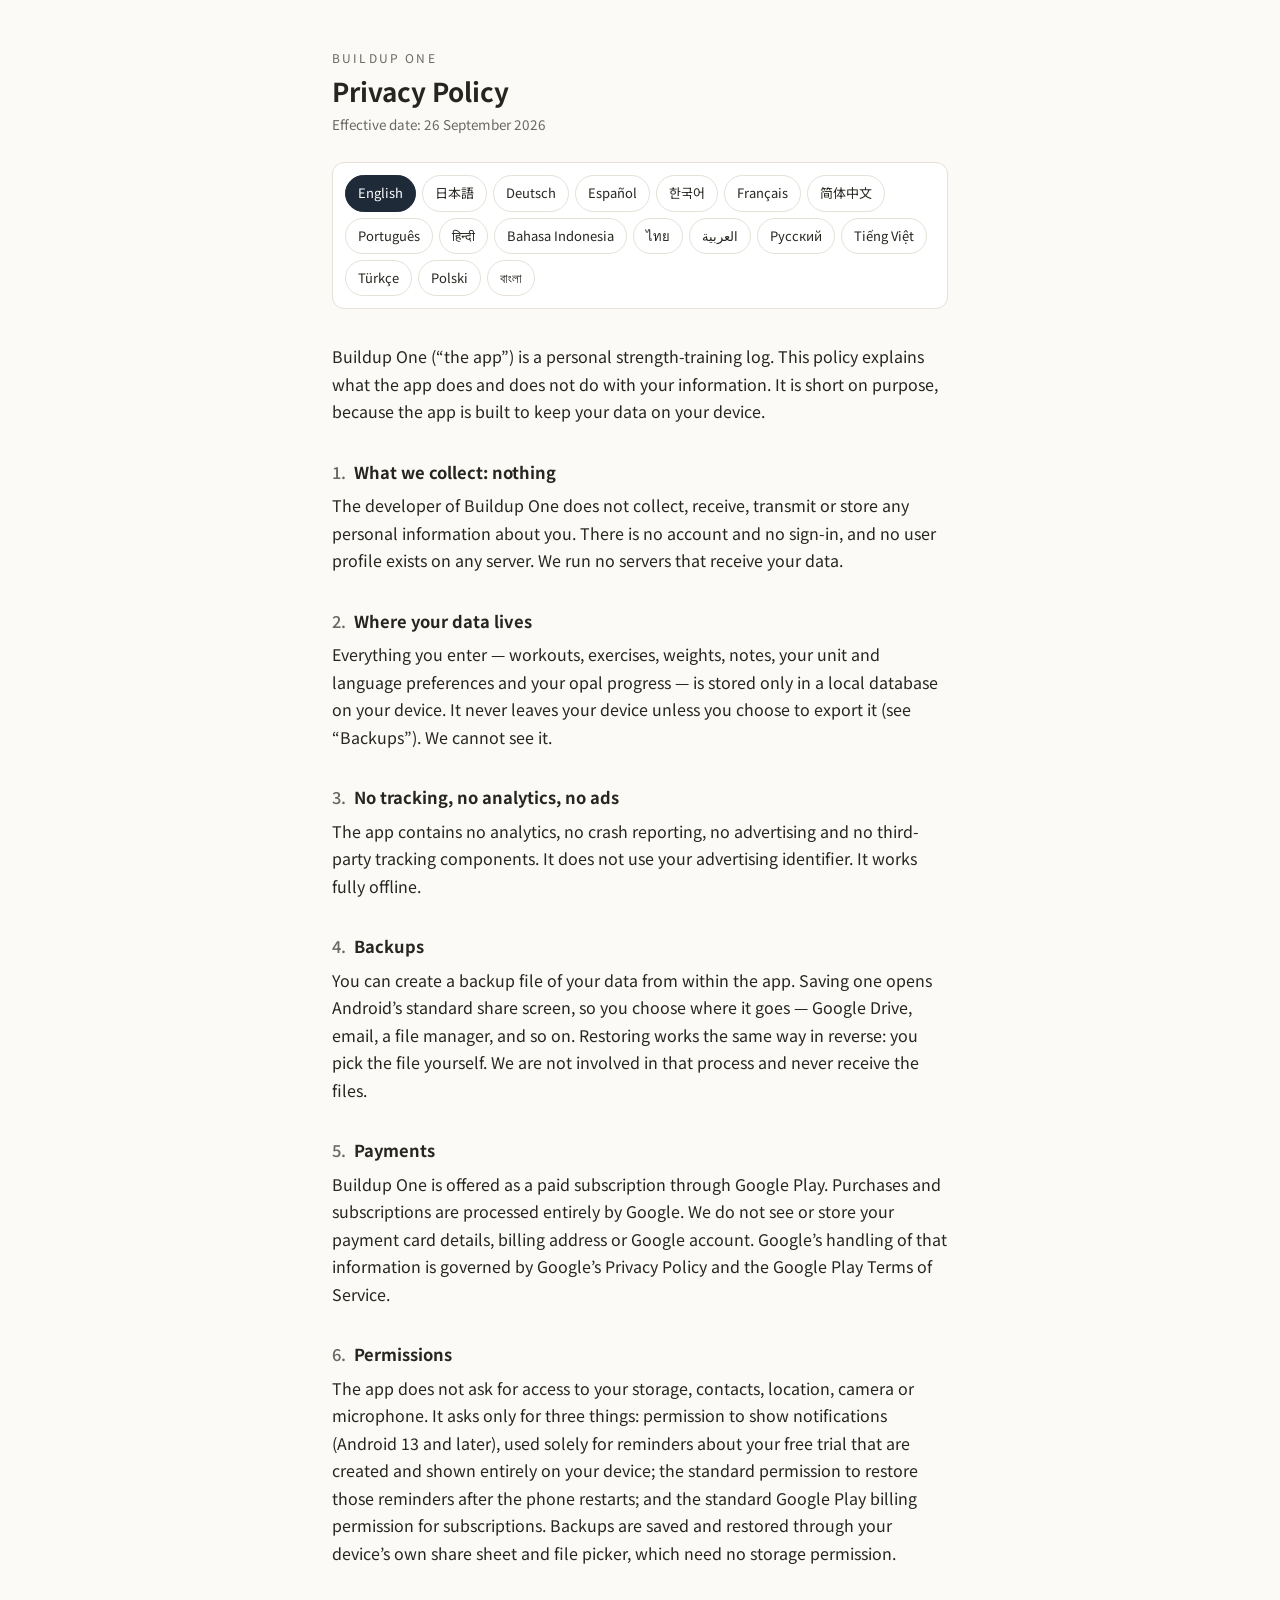
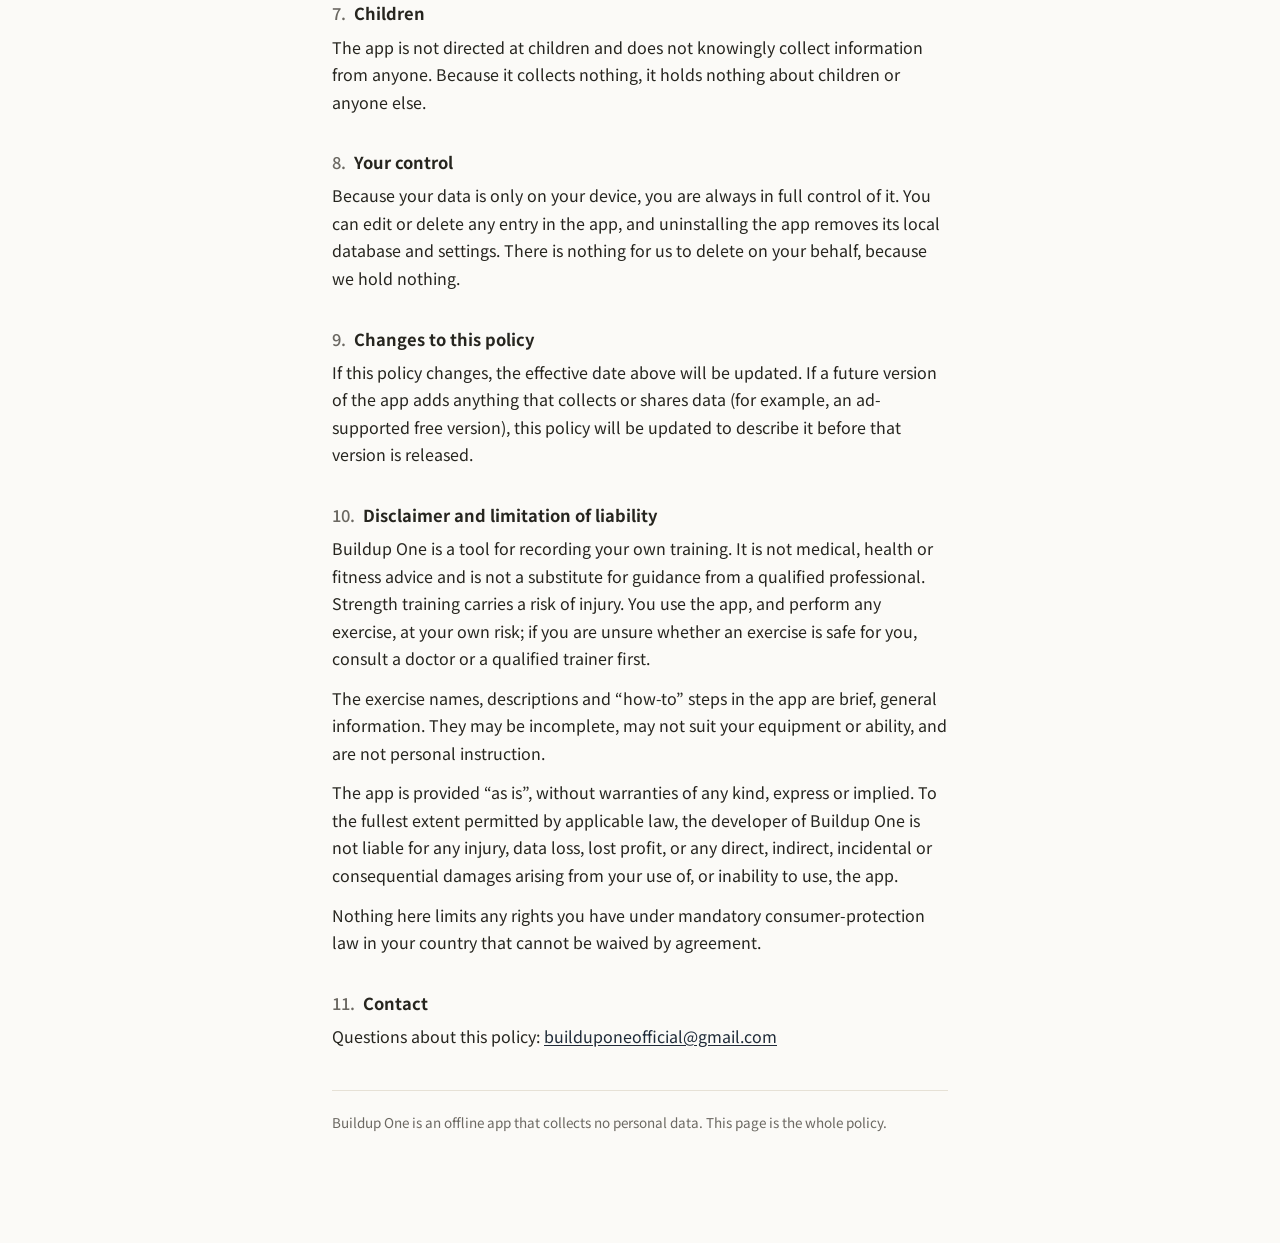
==== commit 38fe0abc: "Update permissions and backup sections (notifications, no storage access) in all 17 languages" ====
--- a/privacy.html
+++ b/privacy.html
@@ -69,12 +69,12 @@
 <div class="wrap">
   <p class="brand">Buildup One</p>
   <h1 id="title">Privacy Policy</h1>
-  <p class="eff" id="eff">Effective date: 11 September 2026</p>
+  <p class="eff" id="eff">Effective date: 26 September 2026</p>
 
   <nav class="langs" id="langs" aria-label="Language"></nav>
 
   <!-- ================= ENGLISH ================= -->
-  <section data-lang="en" data-eff="Effective date: 11 September 2026">
+  <section data-lang="en" data-eff="Effective date: 26 September 2026">
     <p class="lead">Buildup One (&ldquo;the app&rdquo;) is a personal strength-training log. This policy explains what the app does and does not do with your information. It is short on purpose, because the app is built to keep your data on your device.</p>
 
     <h2><span class="num">1.</span>What we collect: nothing</h2>
@@ -87,13 +87,13 @@
     <p>The app contains no analytics, no crash reporting, no advertising and no third-party tracking components. It does not use your advertising identifier. It works fully offline.</p>
 
     <h2><span class="num">4.</span>Backups</h2>
-    <p>You can create a backup file of your data from within the app and restore from one later. These files are written to your device&rsquo;s storage. You decide where they go and whether to move or share them (for example, to a new phone). We are not involved in that process and never receive the files.</p>
+    <p>You can create a backup file of your data from within the app. Saving one opens Android&rsquo;s standard share screen, so you choose where it goes &mdash; Google Drive, email, a file manager, and so on. Restoring works the same way in reverse: you pick the file yourself. We are not involved in that process and never receive the files.</p>
 
     <h2><span class="num">5.</span>Payments</h2>
     <p>Buildup One is offered as a paid subscription through Google Play. Purchases and subscriptions are processed entirely by Google. We do not see or store your payment card details, billing address or Google account. Google&rsquo;s handling of that information is governed by Google&rsquo;s Privacy Policy and the Google Play Terms of Service.</p>
 
     <h2><span class="num">6.</span>Permissions</h2>
-    <p>The app requests only the storage access needed to write and read backup files and, for subscriptions, the standard Google Play billing permission. It does not request contacts, location, camera, microphone or anything similar.</p>
+    <p>The app does not ask for access to your storage, contacts, location, camera or microphone. It asks only for three things: permission to show notifications (Android 13 and later), used solely for reminders about your free trial that are created and shown entirely on your device; the standard permission to restore those reminders after the phone restarts; and the standard Google Play billing permission for subscriptions. Backups are saved and restored through your device&rsquo;s own share sheet and file picker, which need no storage permission.</p>
 
     <h2><span class="num">7.</span>Children</h2>
     <p>The app is not directed at children and does not knowingly collect information from anyone. Because it collects nothing, it holds nothing about children or anyone else.</p>
@@ -115,7 +115,7 @@
   </section>
 
   <!-- ================= 日本語 ================= -->
-  <section data-lang="ja" data-eff="制定日: 2026年9月11日">
+  <section data-lang="ja" data-eff="制定日: 2026年9月26日">
     <p class="lead">Buildup One（以下「本アプリ」）は、個人向けの筋力トレーニング記録アプリです。本ポリシーは、本アプリがあなたの情報について何を行い、何を行わないかを説明します。本アプリはデータを端末内にとどめる設計のため、内容は簡潔です。</p>
 
     <h2><span class="num">1.</span>収集する情報：ありません</h2>
@@ -128,13 +128,13 @@
     <p>本アプリには、解析、クラッシュレポート、広告、第三者のトラッキング用コンポーネントは含まれていません。広告 ID も使用しません。完全にオフラインで動作します。</p>
 
     <h2><span class="num">4.</span>バックアップ</h2>
-    <p>本アプリ内でデータのバックアップファイルを作成し、後で復元できます。ファイルは端末のストレージに書き出されます。保存先や、移動・共有するか（例：新しい端末へ）はあなたが決めます。開発者はこの処理に関与せず、ファイルを受け取ることもありません。</p>
+    <p>本アプリ内でデータのバックアップファイルを作成できます。保存すると、Android標準の共有画面が開き、Googleドライブ・メール・ファイルアプリなど、送り先をあなた自身が選びます。復元も同様に、ファイルをあなた自身が選んで行います。開発者はこの処理に関与せず、ファイルを受け取ることもありません。</p>
 
     <h2><span class="num">5.</span>お支払い</h2>
     <p>Buildup One は Google Play を通じた有料サブスクリプションとして提供されます。購入とサブスクリプションはすべて Google が処理します。開発者は、あなたの決済カード情報、請求先住所、Google アカウントを閲覧・保存しません。これらの情報の取り扱いは、Google のプライバシーポリシーおよび Google Play 利用規約に従います。</p>
 
     <h2><span class="num">6.</span>権限</h2>
-    <p>本アプリが要求する権限は、バックアップファイルの読み書きに必要なストレージへのアクセスと、サブスクリプションのための標準的な Google Play 課金権限のみです。連絡先、位置情報、カメラ、マイクなどは要求しません。</p>
+    <p>本アプリは、ストレージ、連絡先、位置情報、カメラ、マイクへのアクセスを要求しません。要求するのは次の3つだけです。1つ目は通知を表示する権限（Android 13以降）で、無料期間に関するリマインダーのためだけに使い、そのリマインダーは端末の中だけで作成・表示されます。2つ目は端末の再起動後にそのリマインダーを復元するための標準権限、3つ目はサブスクリプションのための標準的な Google Play 課金権限です。バックアップの保存と復元は、端末標準の共有画面とファイル選択画面を通じて行うため、ストレージ権限は必要ありません。</p>
 
     <h2><span class="num">7.</span>子どもについて</h2>
     <p>本アプリは子どもを対象としておらず、誰からも意図的に情報を収集しません。そもそも何も収集しないため、子どもを含め誰の情報も保有しません。</p>
@@ -156,7 +156,7 @@
   </section>
 
   <!-- ================= DEUTSCH ================= -->
-  <section data-lang="de" data-eff="Gültig ab: 11. September 2026">
+  <section data-lang="de" data-eff="Gültig ab: 26. September 2026">
     <p class="lead">Buildup One (&bdquo;die App&ldquo;) ist ein persönliches Krafttrainings-Tagebuch. Diese Richtlinie erklärt, was die App mit deinen Informationen tut und was nicht. Sie ist bewusst kurz, weil die App so gebaut ist, dass deine Daten auf deinem Gerät bleiben.</p>
 
     <h2><span class="num">1.</span>Was wir erheben: nichts</h2>
@@ -169,13 +169,13 @@
     <p>Die App enthält keine Analyse, kein Absturzberichtswesen, keine Werbung und keine Tracking-Komponenten von Dritten. Sie verwendet deine Werbe-ID nicht. Sie funktioniert vollständig offline.</p>
 
     <h2><span class="num">4.</span>Backups</h2>
-    <p>Du kannst in der App eine Backup-Datei deiner Daten erstellen und später daraus wiederherstellen. Diese Dateien werden in den Speicher deines Geräts geschrieben. Du entscheidest, wohin sie kommen und ob du sie verschiebst oder weitergibst (etwa auf ein neues Telefon). Wir sind an diesem Vorgang nicht beteiligt und erhalten die Dateien nie.</p>
+    <p>Du kannst in der App eine Backup-Datei deiner Daten erstellen. Beim Speichern öffnet sich der Standard-Freigabebildschirm von Android, sodass du selbst wählst, wohin sie geht &ndash; Google Drive, E-Mail, eine Dateiverwaltung und so weiter. Die Wiederherstellung läuft genauso umgekehrt ab: Du wählst die Datei selbst aus. Wir sind an diesem Vorgang nicht beteiligt und erhalten die Dateien nie.</p>
 
     <h2><span class="num">5.</span>Zahlungen</h2>
     <p>Buildup One wird als kostenpflichtiges Abo über Google Play angeboten. Käufe und Abos werden vollständig von Google abgewickelt. Wir sehen oder speichern deine Zahlungskartendaten, Rechnungsadresse oder dein Google-Konto nicht. Der Umgang von Google mit diesen Informationen richtet sich nach der Datenschutzerklärung von Google und den Nutzungsbedingungen von Google Play.</p>
 
     <h2><span class="num">6.</span>Berechtigungen</h2>
-    <p>Die App fordert nur den Speicherzugriff an, der zum Schreiben und Lesen von Backup-Dateien nötig ist, und für Abos die übliche Google-Play-Abrechnungsberechtigung. Sie fordert keine Kontakte, keinen Standort, keine Kamera, kein Mikrofon oder Ähnliches an.</p>
+    <p>Die App fordert keinen Zugriff auf Speicher, Kontakte, Standort, Kamera oder Mikrofon an. Sie fragt nur nach drei Dingen: der Berechtigung, Benachrichtigungen anzuzeigen (ab Android 13), ausschließlich für Erinnerungen an deine kostenlose Testphase, die vollständig auf deinem Gerät erstellt und angezeigt werden; der üblichen Berechtigung, diese Erinnerungen nach einem Neustart des Telefons wiederherzustellen; und der üblichen Google-Play-Abrechnungsberechtigung für Abos. Backups werden über das Teilen-Menü und die Dateiauswahl deines Geräts gespeichert und wiederhergestellt, wofür keine Speicherberechtigung nötig ist.</p>
 
     <h2><span class="num">7.</span>Kinder</h2>
     <p>Die App richtet sich nicht an Kinder und erhebt wissentlich von niemandem Informationen. Da sie nichts erhebt, hält sie auch nichts über Kinder oder sonstige Personen.</p>
@@ -197,7 +197,7 @@
   </section>
 
   <!-- ================= ESPAÑOL ================= -->
-  <section data-lang="es" data-eff="Fecha de entrada en vigor: 11 de septiembre de 2026">
+  <section data-lang="es" data-eff="Fecha de entrada en vigor: 26 de septiembre de 2026">
     <p class="lead">Buildup One (&laquo;la app&raquo;) es un registro personal de entrenamiento de fuerza. Esta política explica qué hace y qué no hace la app con tu información. Es breve a propósito, porque la app está diseñada para mantener tus datos en tu dispositivo.</p>
 
     <h2><span class="num">1.</span>Qué recopilamos: nada</h2>
@@ -210,13 +210,13 @@
     <p>La app no contiene analítica, ni informes de fallos, ni publicidad, ni componentes de seguimiento de terceros. No usa tu identificador de publicidad. Funciona totalmente sin conexión.</p>
 
     <h2><span class="num">4.</span>Copias de seguridad</h2>
-    <p>Puedes crear un archivo de copia de seguridad de tus datos desde la app y restaurarlo más adelante. Esos archivos se escriben en el almacenamiento de tu dispositivo. Tú decides dónde van y si los mueves o compartes (por ejemplo, a un teléfono nuevo). No intervenimos en ese proceso y nunca recibimos los archivos.</p>
+    <p>Puedes crear un archivo de copia de seguridad de tus datos desde la app. Al guardarlo se abre la pantalla estándar de compartir de Android, así que tú eliges adónde va: Google Drive, correo, un gestor de archivos, etc. Restaurar funciona igual, pero al revés: eliges tú mismo el archivo. No intervenimos en ese proceso y nunca recibimos los archivos.</p>
 
     <h2><span class="num">5.</span>Pagos</h2>
     <p>Buildup One se ofrece como una suscripción de pago a través de Google Play. Las compras y suscripciones las procesa íntegramente Google. No vemos ni almacenamos los datos de tu tarjeta, tu dirección de facturación ni tu cuenta de Google. El tratamiento de esa información por parte de Google se rige por la Política de Privacidad de Google y los Términos de Servicio de Google Play.</p>
 
     <h2><span class="num">6.</span>Permisos</h2>
-    <p>La app solo solicita el acceso al almacenamiento necesario para escribir y leer los archivos de copia de seguridad y, para las suscripciones, el permiso estándar de facturación de Google Play. No solicita contactos, ubicación, cámara, micrófono ni nada similar.</p>
+    <p>La app no solicita acceso al almacenamiento, los contactos, la ubicación, la cámara ni el micrófono. Solo pide tres cosas: el permiso para mostrar notificaciones (Android 13 y posteriores), usado únicamente para recordatorios sobre tu prueba gratuita que se crean y se muestran por completo en tu dispositivo; el permiso estándar para restablecer esos recordatorios tras reiniciar el teléfono; y el permiso estándar de facturación de Google Play para las suscripciones. Las copias de seguridad se guardan y se restauran mediante el menú de compartir y el selector de archivos del propio dispositivo, que no necesitan permiso de almacenamiento.</p>
 
     <h2><span class="num">7.</span>Menores</h2>
     <p>La app no está dirigida a menores y no recopila información de nadie a sabiendas. Como no recopila nada, no conserva nada sobre menores ni sobre ninguna otra persona.</p>
@@ -238,7 +238,7 @@
   </section>
 
   <!-- ================= 한국어 ================= -->
-  <section data-lang="ko" data-eff="시행일: 2026년 9월 11일">
+  <section data-lang="ko" data-eff="시행일: 2026년 9월 26일">
     <p class="lead">Buildup One(이하 &ldquo;앱&rdquo;)은 개인용 근력 운동 기록 앱입니다. 이 정책은 앱이 사용자의 정보를 어떻게 다루고, 어떻게 다루지 않는지를 설명합니다. 앱은 데이터를 기기 안에만 두도록 만들어졌기 때문에 내용은 간결합니다.</p>
 
     <h2><span class="num">1.</span>수집하는 정보: 없음</h2>
@@ -251,13 +251,13 @@
     <p>앱에는 분석, 오류 보고, 광고, 제3자 추적 구성요소가 포함되어 있지 않습니다. 광고 식별자를 사용하지 않습니다. 완전히 오프라인으로 작동합니다.</p>
 
     <h2><span class="num">4.</span>백업</h2>
-    <p>앱 안에서 데이터 백업 파일을 만들고 나중에 복원할 수 있습니다. 이 파일은 기기 저장소에 기록됩니다. 어디에 둘지, 옮기거나 공유할지(예: 새 기기로)는 사용자가 정합니다. 개발자는 이 과정에 관여하지 않으며 파일을 받지도 않습니다.</p>
+    <p>앱 안에서 데이터 백업 파일을 만들 수 있습니다. 저장하면 안드로이드의 표준 공유 화면이 열려, 구글 드라이브&middot;이메일&middot;파일 관리 앱 등 보낼 곳을 직접 선택합니다. 복원도 마찬가지로, 파일을 직접 선택해서 진행합니다. 개발자는 이 과정에 관여하지 않으며 파일을 받지도 않습니다.</p>
 
     <h2><span class="num">5.</span>결제</h2>
     <p>Buildup One은 Google Play를 통한 유료 구독으로 제공됩니다. 구매와 구독은 전적으로 Google이 처리합니다. 개발자는 사용자의 결제 카드 정보, 청구 주소, Google 계정을 보거나 저장하지 않습니다. 해당 정보에 대한 Google의 처리는 Google 개인정보처리방침 및 Google Play 서비스 약관을 따릅니다.</p>
 
     <h2><span class="num">6.</span>권한</h2>
-    <p>앱은 백업 파일을 읽고 쓰는 데 필요한 저장소 접근 권한과, 구독을 위한 표준 Google Play 결제 권한만 요청합니다. 연락처, 위치, 카메라, 마이크 등은 요청하지 않습니다.</p>
+    <p>앱은 저장소, 연락처, 위치, 카메라, 마이크에 대한 접근을 요청하지 않습니다. 요청하는 것은 세 가지뿐입니다. 첫째, 알림 표시 권한(Android 13 이상)으로, 무료 체험 관련 알림에만 사용되며 그 알림은 전적으로 기기 안에서 만들어지고 표시됩니다. 둘째, 휴대전화를 다시 켠 뒤 그 알림을 복원하기 위한 표준 권한입니다. 셋째, 구독을 위한 표준 Google Play 결제 권한입니다. 백업은 기기 자체의 공유 화면과 파일 선택 화면을 통해 저장하고 복원하므로 저장소 권한이 필요하지 않습니다.</p>
 
     <h2><span class="num">7.</span>아동</h2>
     <p>앱은 아동을 대상으로 하지 않으며, 누구로부터도 고의로 정보를 수집하지 않습니다. 애초에 아무것도 수집하지 않으므로 아동을 포함한 누구의 정보도 보유하지 않습니다.</p>
@@ -279,7 +279,7 @@
   </section>
 
   <!-- ================= FRANÇAIS ================= -->
-  <section data-lang="fr" data-eff="Date d&rsquo;entrée en vigueur : 11 septembre 2026">
+  <section data-lang="fr" data-eff="Date d&rsquo;entrée en vigueur : 26 septembre 2026">
     <p class="lead">Buildup One (&laquo;&nbsp;l&rsquo;application&nbsp;&raquo;) est un journal personnel d&rsquo;entraînement en force. Cette politique explique ce que l&rsquo;application fait et ne fait pas de tes informations. Elle est volontairement courte, car l&rsquo;application est conçue pour garder tes données sur ton appareil.</p>
 
     <h2><span class="num">1.</span>Ce que nous collectons : rien</h2>
@@ -292,13 +292,13 @@
     <p>L&rsquo;application ne contient aucune analyse, aucun rapport de plantage, aucune publicité et aucun composant de pistage tiers. Elle n&rsquo;utilise pas ton identifiant publicitaire. Elle fonctionne entièrement hors ligne.</p>
 
     <h2><span class="num">4.</span>Sauvegardes</h2>
-    <p>Tu peux créer un fichier de sauvegarde de tes données depuis l&rsquo;application et le restaurer plus tard. Ces fichiers sont écrits dans le stockage de ton appareil. Tu décides où ils vont et si tu les déplaces ou les partages (par exemple, vers un nouveau téléphone). Nous n&rsquo;intervenons pas dans ce processus et ne recevons jamais les fichiers.</p>
+    <p>Tu peux créer un fichier de sauvegarde de tes données depuis l&rsquo;application. L&rsquo;enregistrement ouvre l&rsquo;écran de partage standard d&rsquo;Android, tu choisis donc toi-même où il va &mdash; Google Drive, e-mail, un gestionnaire de fichiers, etc. La restauration fonctionne de la même façon, dans l&rsquo;autre sens&nbsp;: tu sélectionnes toi-même le fichier. Nous n&rsquo;intervenons pas dans ce processus et ne recevons jamais les fichiers.</p>
 
     <h2><span class="num">5.</span>Paiements</h2>
     <p>Buildup One est proposé sous forme d&rsquo;abonnement payant via Google Play. Les achats et les abonnements sont entièrement traités par Google. Nous ne voyons ni ne stockons les détails de ta carte de paiement, ton adresse de facturation ou ton compte Google. Le traitement de ces informations par Google est régi par les Règles de confidentialité de Google et les Conditions d&rsquo;utilisation de Google Play.</p>
 
     <h2><span class="num">6.</span>Autorisations</h2>
-    <p>L&rsquo;application ne demande que l&rsquo;accès au stockage nécessaire pour écrire et lire les fichiers de sauvegarde et, pour les abonnements, l&rsquo;autorisation de facturation Google Play standard. Elle ne demande pas les contacts, la localisation, l&rsquo;appareil photo, le micro ou quoi que ce soit de similaire.</p>
+    <p>L&rsquo;application ne demande l&rsquo;accès ni au stockage, ni aux contacts, ni à la localisation, ni à l&rsquo;appareil photo, ni au micro. Elle ne demande que trois choses : l&rsquo;autorisation d&rsquo;afficher des notifications (Android 13 et versions ultérieures), utilisée uniquement pour des rappels sur ton essai gratuit, créés et affichés entièrement sur ton appareil ; l&rsquo;autorisation standard de rétablir ces rappels après un redémarrage du téléphone ; et l&rsquo;autorisation de facturation Google Play standard pour les abonnements. Les sauvegardes sont enregistrées et restaurées via le menu de partage et le sélecteur de fichiers de ton appareil, qui ne nécessitent aucune autorisation de stockage.</p>
 
     <h2><span class="num">7.</span>Enfants</h2>
     <p>L&rsquo;application ne s&rsquo;adresse pas aux enfants et ne collecte sciemment d&rsquo;informations de personne. Comme elle ne collecte rien, elle ne conserve rien concernant les enfants ni personne d&rsquo;autre.</p>
@@ -320,7 +320,7 @@
   </section>
 
   <!-- ================= 简体中文 ================= -->
-  <section data-lang="zh" data-eff="生效日期：2026年9月11日">
+  <section data-lang="zh" data-eff="生效日期：2026年9月26日">
     <p class="lead">Buildup One（以下简称&ldquo;本应用&rdquo;）是一款个人力量训练记录工具。本政策说明本应用会以及不会如何处理你的信息。内容特意保持简短，因为本应用的设计就是把你的数据留在你的设备上。</p>
 
     <h2><span class="num">1.</span>我们收集的内容：没有</h2>
@@ -333,13 +333,13 @@
     <p>本应用不含任何分析、崩溃报告、广告或第三方追踪组件。不使用你的广告标识符。可完全离线运行。</p>
 
     <h2><span class="num">4.</span>备份</h2>
-    <p>你可以在应用内创建数据的备份文件，并在之后进行恢复。这些文件会写入你设备的存储空间。放在哪里、是否移动或分享（例如转到新手机）都由你决定。开发者不参与这一过程，也从不接收这些文件。</p>
+    <p>你可以在应用内创建数据的备份文件。保存时会打开 Android 标准的分享界面，由你自己选择发送到哪里——Google 云端硬盘、邮箱、文件管理器等。恢复也是一样，由你自己选择文件。开发者不参与这一过程，也从不接收这些文件。</p>
 
     <h2><span class="num">5.</span>付款</h2>
     <p>Buildup One 以 Google Play 上的付费订阅形式提供。购买和订阅完全由 Google 处理。开发者不会查看或存储你的付款卡信息、账单地址或 Google 账号。Google 对这些信息的处理受《Google 隐私权政策》和《Google Play 服务条款》约束。</p>
 
     <h2><span class="num">6.</span>权限</h2>
-    <p>本应用仅请求读写备份文件所需的存储访问权限，以及订阅所需的标准 Google Play 结算权限。不请求通讯录、位置、相机、麦克风或类似权限。</p>
+    <p>本应用不会请求存储、通讯录、位置、相机或麦克风的访问权限，只请求三项权限：一是显示通知的权限（Android 13 及以上），仅用于免费试用相关的提醒，这些提醒完全在你的设备上创建和显示；二是手机重启后恢复这些提醒的标准权限；三是订阅所需的标准 Google Play 结算权限。备份通过设备自带的分享面板和文件选择器保存与恢复，无需存储权限。</p>
 
     <h2><span class="num">7.</span>儿童</h2>
     <p>本应用不面向儿童，也不会在知情的情况下收集任何人的信息。由于它什么都不收集，因此不持有任何关于儿童或其他人的信息。</p>
@@ -361,7 +361,7 @@
   </section>
 
   <!-- ================= PORTUGUÊS ================= -->
-  <section data-lang="pt" data-eff="Data de vigência: 11 de setembro de 2026">
+  <section data-lang="pt" data-eff="Data de vigência: 26 de setembro de 2026">
     <p class="lead">O Buildup One (&ldquo;o aplicativo&rdquo;) é um registro pessoal de treino de força. Esta política explica o que o aplicativo faz e o que não faz com as suas informações. Ela é curta de propósito, porque o aplicativo foi feito para manter os seus dados no seu aparelho.</p>
 
     <h2><span class="num">1.</span>O que coletamos: nada</h2>
@@ -374,13 +374,13 @@
     <p>O aplicativo não contém ferramentas de análise, relatório de falhas, publicidade nem componentes de rastreamento de terceiros. Ele não usa o seu identificador de publicidade. Funciona totalmente offline.</p>
 
     <h2><span class="num">4.</span>Backups</h2>
-    <p>Você pode criar um arquivo de backup dos seus dados dentro do aplicativo e restaurá-lo depois. Esses arquivos são gravados no armazenamento do seu aparelho. Você decide para onde eles vão e se quer movê-los ou compartilhá-los (por exemplo, para um celular novo). Não participamos desse processo e nunca recebemos esses arquivos.</p>
+    <p>Você pode criar um arquivo de backup dos seus dados dentro do aplicativo. Ao salvar, abre-se a tela de compartilhamento padrão do Android, e você escolhe para onde ele vai &mdash; Google Drive, e-mail, um gerenciador de arquivos e assim por diante. Restaurar funciona do mesmo jeito, no sentido inverso: você mesmo escolhe o arquivo. Não participamos desse processo e nunca recebemos os arquivos.</p>
 
     <h2><span class="num">5.</span>Pagamentos</h2>
     <p>O Buildup One é oferecido como assinatura paga através do Google Play. As compras e assinaturas são processadas inteiramente pelo Google. Não vemos nem armazenamos os dados do seu cartão de pagamento, endereço de cobrança ou conta do Google. O tratamento dessas informações pelo Google segue a Política de Privacidade do Google e os Termos de Serviço do Google Play.</p>
 
     <h2><span class="num">6.</span>Permissões</h2>
-    <p>O aplicativo solicita apenas o acesso ao armazenamento necessário para gravar e ler arquivos de backup e, para assinaturas, a permissão padrão de cobrança do Google Play. Ele não solicita acesso a contatos, localização, câmera, microfone ou qualquer coisa semelhante.</p>
+    <p>O aplicativo não solicita acesso a armazenamento, contatos, localização, câmera ou microfone. Ele pede apenas três coisas: a permissão para exibir notificações (Android 13 e posteriores), usada somente para lembretes sobre o seu teste gratuito, criados e exibidos inteiramente no seu aparelho; a permissão padrão para restaurar esses lembretes depois que o celular reinicia; e a permissão padrão de cobrança do Google Play para assinaturas. Os backups são salvos e restaurados pela tela de compartilhamento e pelo seletor de arquivos do próprio aparelho, que não exigem permissão de armazenamento.</p>
 
     <h2><span class="num">7.</span>Crianças</h2>
     <p>O aplicativo não é direcionado a crianças e não coleta conscientemente informações de ninguém. Como não coleta nada, ele também não guarda nenhuma informação sobre crianças ou qualquer outra pessoa.</p>
@@ -402,7 +402,7 @@
   </section>
 
   <!-- ================= हिन्दी ================= -->
-  <section data-lang="hi" data-eff="प्रभावी तिथि: 11 सितंबर 2026">
+  <section data-lang="hi" data-eff="प्रभावी तिथि: 26 सितंबर 2026">
     <p class="lead">Buildup One (&ldquo;ऐप&rdquo;) एक व्यक्तिगत स्ट्रेंथ ट्रेनिंग लॉग है। यह नीति बताती है कि ऐप आपकी जानकारी के साथ क्या करता है, और क्या नहीं करता। यह जानबूझकर छोटी रखी गई है, क्योंकि ऐप को शुरू से ही इस तरह बनाया गया है कि आपका डेटा हमेशा आपके डिवाइस में ही रहे।</p>
 
     <h2><span class="num">1.</span>हम क्या इकट्ठा करते हैं: कुछ नहीं</h2>
@@ -415,13 +415,13 @@
     <p>ऐप में कोई एनालिटिक्स, क्रैश रिपोर्टिंग, विज्ञापन या थर्ड-पार्टी ट्रैकिंग कॉम्पोनेंट शामिल नहीं है। यह आपके विज्ञापन आइडेंटिफ़ायर का इस्तेमाल नहीं करता। यह पूरी तरह ऑफ़लाइन काम करता है।</p>
 
     <h2><span class="num">4.</span>बैकअप</h2>
-    <p>आप ऐप के अंदर से अपने डेटा की एक बैकअप फ़ाइल बना सकते हैं, और बाद में उससे रीस्टोर कर सकते हैं। ये फ़ाइलें आपके डिवाइस की स्टोरेज में सेव होती हैं। इन्हें कहां रखना है, और इन्हें (जैसे नए फ़ोन में) मूव या शेयर करना है या नहीं &mdash; यह फ़ैसला आपका है। हम इस प्रक्रिया में शामिल नहीं होते, और ये फ़ाइलें कभी हमें नहीं मिलतीं।</p>
+    <p>आप ऐप के अंदर से अपने डेटा की एक बैकअप फ़ाइल बना सकते हैं। सेव करने पर Android की स्टैंडर्ड शेयर स्क्रीन खुलती है, और आप खुद चुनते हैं कि फ़ाइल कहाँ जाए &mdash; Google Drive, ईमेल, फ़ाइल मैनेजर वगैरह। रीस्टोर भी इसी तरह उल्टी दिशा में होता है: फ़ाइल आप खुद चुनते हैं। हम इस प्रक्रिया में शामिल नहीं होते और फ़ाइलें कभी हमें नहीं मिलतीं।</p>
 
     <h2><span class="num">5.</span>पेमेंट</h2>
     <p>Buildup One, Google Play के ज़रिए एक पेड सब्सक्रिप्शन के तौर पर उपलब्ध है। खरीद और सब्सक्रिप्शन पूरी तरह Google द्वारा प्रोसेस किए जाते हैं। हम आपके पेमेंट कार्ड की जानकारी, बिलिंग एड्रेस या Google अकाउंट को न तो देखते हैं, न सेव करते हैं। इस जानकारी के साथ Google का व्यवहार, Google की गोपनीयता नीति और Google Play की सेवा शर्तों से तय होता है।</p>
 
     <h2><span class="num">6.</span>अनुमतियां</h2>
-    <p>ऐप सिर्फ़ उतनी ही स्टोरेज एक्सेस मांगता है, जितनी बैकअप फ़ाइलें लिखने और पढ़ने के लिए ज़रूरी है, और सब्सक्रिप्शन के लिए Google Play की स्टैंडर्ड बिलिंग अनुमति मांगता है। यह कॉन्टैक्ट्स, लोकेशन, कैमरा, माइक्रोफ़ोन या इस तरह की कोई और चीज़ नहीं मांगता।</p>
+    <p>ऐप स्टोरेज, कॉन्टैक्ट्स, लोकेशन, कैमरा या माइक्रोफ़ोन की एक्सेस नहीं मांगता। यह सिर्फ़ तीन चीज़ें मांगता है: नोटिफ़िकेशन दिखाने की अनुमति (Android 13 और उसके बाद), जो सिर्फ़ आपके फ़्री ट्रायल के रिमाइंडर के लिए इस्तेमाल होती है — ये रिमाइंडर पूरी तरह आपके डिवाइस पर बनते और दिखते हैं; फ़ोन रीस्टार्ट होने के बाद उन रिमाइंडर को वापस चालू करने की स्टैंडर्ड अनुमति; और सब्सक्रिप्शन के लिए Google Play की स्टैंडर्ड बिलिंग अनुमति। बैकअप आपके डिवाइस के अपने शेयर शीट और फ़ाइल पिकर से सेव और रीस्टोर होते हैं, जिनके लिए स्टोरेज की अनुमति नहीं चाहिए।</p>
 
     <h2><span class="num">7.</span>बच्चों के बारे में</h2>
     <p>यह ऐप बच्चों को ध्यान में रखकर नहीं बनाया गया है, और यह जान-बूझकर किसी से भी जानकारी इकट्ठा नहीं करता। चूंकि यह कुछ भी इकट्ठा नहीं करता, इसलिए इसके पास बच्चों या किसी और के बारे में कोई भी जानकारी मौजूद नहीं है।</p>
@@ -443,7 +443,7 @@
   </section>
 
   <!-- ================= BAHASA INDONESIA ================= -->
-  <section data-lang="id" data-eff="Tanggal berlaku: 11 September 2026">
+  <section data-lang="id" data-eff="Tanggal berlaku: 26 September 2026">
     <p class="lead">Buildup One (&ldquo;aplikasi ini&rdquo;) adalah aplikasi catatan latihan beban pribadi. Kebijakan ini menjelaskan apa yang dilakukan dan tidak dilakukan aplikasi terhadap informasimu. Kebijakan ini sengaja dibuat singkat, karena aplikasi ini dirancang untuk menyimpan datamu hanya di perangkatmu.</p>
 
     <h2><span class="num">1.</span>Apa yang kami kumpulkan: tidak ada</h2>
@@ -456,13 +456,13 @@
     <p>Aplikasi ini tidak memiliki komponen analitik, laporan crash, iklan, maupun pelacakan pihak ketiga. Aplikasi ini tidak menggunakan ID iklanmu. Aplikasi bekerja sepenuhnya secara offline.</p>
 
     <h2><span class="num">4.</span>Backup</h2>
-    <p>Kamu bisa membuat file backup dari datamu di dalam aplikasi dan memulihkannya kembali nanti. File ini disimpan ke penyimpanan perangkatmu. Kamu sendiri yang menentukan ke mana file itu disimpan, dan apakah akan dipindahkan atau dibagikan (misalnya, ke ponsel baru). Kami tidak terlibat dalam proses ini dan tidak pernah menerima file tersebut.</p>
+    <p>Kamu bisa membuat file backup dari datamu di dalam aplikasi. Saat menyimpan, layar berbagi standar Android akan terbuka, sehingga kamu sendiri yang memilih tujuannya &mdash; Google Drive, email, pengelola file, dan sebagainya. Memulihkan bekerja dengan cara yang sama, dengan arah sebaliknya: kamu sendiri yang memilih filenya. Kami tidak terlibat dalam proses itu dan tidak pernah menerima file tersebut.</p>
 
     <h2><span class="num">5.</span>Pembayaran</h2>
     <p>Buildup One ditawarkan sebagai langganan berbayar melalui Google Play. Pembelian dan langganan sepenuhnya diproses oleh Google. Kami tidak melihat maupun menyimpan detail kartu pembayaran, alamat penagihan, atau akun Google-mu. Penanganan informasi tersebut oleh Google diatur oleh Kebijakan Privasi Google dan Persyaratan Layanan Google Play.</p>
 
     <h2><span class="num">6.</span>Izin akses</h2>
-    <p>Aplikasi ini hanya meminta akses penyimpanan yang diperlukan untuk menulis dan membaca file backup, serta izin penagihan standar Google Play untuk langganan. Aplikasi ini tidak meminta akses ke kontak, lokasi, kamera, mikrofon, atau hal serupa lainnya.</p>
+    <p>Aplikasi ini tidak meminta akses ke penyimpanan, kontak, lokasi, kamera, atau mikrofon. Aplikasi hanya meminta tiga hal: izin untuk menampilkan notifikasi (Android 13 ke atas), yang dipakai semata-mata untuk pengingat masa percobaan gratis yang dibuat dan ditampilkan sepenuhnya di perangkatmu; izin standar untuk memulihkan pengingat itu setelah ponsel dinyalakan ulang; dan izin penagihan standar Google Play untuk langganan. Backup disimpan dan dipulihkan lewat menu bagikan dan pemilih file bawaan perangkatmu, yang tidak memerlukan izin penyimpanan.</p>
 
     <h2><span class="num">7.</span>Anak-anak</h2>
     <p>Aplikasi ini tidak ditujukan untuk anak-anak dan tidak dengan sengaja mengumpulkan informasi dari siapa pun. Karena tidak mengumpulkan apa pun, aplikasi ini juga tidak menyimpan data tentang anak-anak maupun siapa pun lainnya.</p>
@@ -484,7 +484,7 @@
   </section>
 
   <!-- ================= ไทย ================= -->
-  <section data-lang="th" data-eff="วันที่มีผลบังคับใช้: 11 กันยายน 2569">
+  <section data-lang="th" data-eff="วันที่มีผลบังคับใช้: 26 กันยายน 2569">
     <p class="lead">Buildup One (&ldquo;แอปนี้&rdquo;) เป็นแอปบันทึกการฝึกด้วยแรงต้านสำหรับใช้ส่วนตัว นโยบายนี้อธิบายว่าแอปทำและไม่ทำอะไรกับข้อมูลของคุณบ้าง เนื้อหาสั้นโดยตั้งใจ เพราะแอปนี้ถูกออกแบบมาให้เก็บข้อมูลของคุณไว้ในเครื่องเท่านั้น</p>
 
     <h2><span class="num">1.</span>สิ่งที่เราเก็บ: ไม่มีเลย</h2>
@@ -497,13 +497,13 @@
     <p>แอปนี้ไม่มีระบบวิเคราะห์การใช้งาน ไม่มีการรายงานข้อขัดข้อง ไม่มีโฆษณา และไม่มีส่วนประกอบติดตามจากบุคคลที่สามใดๆ ไม่ใช้รหัสโฆษณาของคุณ และทำงานแบบออฟไลน์เต็มรูปแบบ</p>
 
     <h2><span class="num">4.</span>ไฟล์สำรองข้อมูล</h2>
-    <p>คุณสามารถสร้างไฟล์สำรองข้อมูลจากภายในแอป และนำมากู้คืนได้ในภายหลัง ไฟล์เหล่านี้จะถูกเขียนลงในพื้นที่จัดเก็บของเครื่องคุณ คุณเป็นผู้ตัดสินใจว่าจะเก็บไฟล์ไว้ที่ไหน จะย้ายหรือแชร์ไฟล์หรือไม่ (เช่น ย้ายไปยังโทรศัพท์เครื่องใหม่) เราไม่มีส่วนเกี่ยวข้องกับขั้นตอนนี้ และไม่เคยได้รับไฟล์เหล่านั้นเลย</p>
+    <p>คุณสามารถสร้างไฟล์สำรองข้อมูลจากภายในแอปได้ เมื่อบันทึก จะเปิดหน้าจอแชร์มาตรฐานของ Android ให้คุณเลือกเองว่าจะส่งไฟล์ไปที่ใด เช่น Google ไดรฟ์ อีเมล หรือแอปจัดการไฟล์ การกู้คืนก็ทำในทำนองเดียวกันแต่ย้อนทิศทาง คือคุณเลือกไฟล์เอง เราไม่มีส่วนเกี่ยวข้องกับขั้นตอนนี้ และไม่เคยได้รับไฟล์เหล่านั้น</p>
 
     <h2><span class="num">5.</span>การชำระเงิน</h2>
     <p>Buildup One เปิดให้บริการในรูปแบบการสมัครสมาชิกแบบเสียเงินผ่าน Google Play การซื้อและการสมัครสมาชิกทั้งหมดดำเนินการโดย Google เท่านั้น เราไม่เห็นและไม่จัดเก็บข้อมูลบัตรชำระเงิน ที่อยู่สำหรับออกใบแจ้งหนี้ หรือบัญชี Google ของคุณ การจัดการข้อมูลดังกล่าวของ Google เป็นไปตามนโยบายความเป็นส่วนตัวของ Google และข้อกำหนดในการให้บริการของ Google Play</p>
 
     <h2><span class="num">6.</span>สิทธิ์การเข้าถึง</h2>
-    <p>แอปนี้ขอสิทธิ์เข้าถึงพื้นที่จัดเก็บเท่าที่จำเป็นสำหรับการเขียนและอ่านไฟล์สำรองข้อมูล และขอสิทธิ์การเรียกเก็บเงินมาตรฐานของ Google Play สำหรับการสมัครสมาชิกเท่านั้น แอปนี้ไม่ขอสิทธิ์เข้าถึงรายชื่อผู้ติดต่อ ตำแหน่งที่ตั้ง กล้อง ไมโครโฟน หรือสิ่งอื่นใดในลักษณะเดียวกัน</p>
+    <p>แอปนี้ไม่ขอสิทธิ์เข้าถึงพื้นที่จัดเก็บ รายชื่อผู้ติดต่อ ตำแหน่งที่ตั้ง กล้อง หรือไมโครโฟน แอปขอเพียงสามอย่างเท่านั้น คือ สิทธิ์แสดงการแจ้งเตือน (Android 13 ขึ้นไป) ซึ่งใช้เฉพาะกับการเตือนเรื่องช่วงทดลองใช้ฟรี โดยการเตือนเหล่านี้ถูกสร้างและแสดงบนอุปกรณ์ของคุณทั้งหมด สิทธิ์มาตรฐานสำหรับกู้การเตือนเหล่านั้นคืนหลังรีสตาร์ตโทรศัพท์ และสิทธิ์การเรียกเก็บเงินมาตรฐานของ Google Play สำหรับการสมัครสมาชิก ส่วนการบันทึกและกู้คืนไฟล์สำรองทำผ่านหน้าจอแชร์และตัวเลือกไฟล์ของอุปกรณ์เอง ซึ่งไม่ต้องใช้สิทธิ์พื้นที่จัดเก็บ</p>
 
     <h2><span class="num">7.</span>เด็กและเยาวชน</h2>
     <p>แอปนี้ไม่ได้มุ่งเป้าไปที่เด็ก และไม่เก็บข้อมูลของผู้ใดโดยเจตนา เนื่องจากแอปไม่เก็บข้อมูลใดๆ เลย จึงไม่มีข้อมูลเกี่ยวกับเด็กหรือบุคคลอื่นใดอยู่ในความครอบครองของเรา</p>
@@ -525,7 +525,7 @@
   </section>
 
   <!-- ================= العربية ================= -->
-  <section data-lang="ar" data-eff="تاريخ السريان: 11 سبتمبر 2026">
+  <section data-lang="ar" data-eff="تاريخ السريان: 26 سبتمبر 2026">
     <p class="lead">Buildup One (المشار إليه فيما يلي بـ&laquo;التطبيق&raquo;) سجلّ شخصي لتمارين القوة. توضّح هذه السياسة ما يفعله التطبيق وما لا يفعله ببياناتك. وهي قصيرة عن قصد، لأن التطبيق مصمَّم أصلًا ليُبقي بياناتك على جهازك.</p>
 
     <h2><span class="num">1.</span>ما نجمعه: لا شيء</h2>
@@ -538,13 +538,13 @@
     <p>لا يحتوي التطبيق على أي تحليلات، ولا تقارير أعطال، ولا إعلانات، ولا أي مكوّنات تتبّع من طرف ثالث. ولا يستخدم معرّف الإعلانات الخاص بجهازك. يعمل بلا إنترنت بالكامل.</p>
 
     <h2><span class="num">4.</span>النسخ الاحتياطية</h2>
-    <p>يمكنك إنشاء ملف نسخة احتياطية من بياناتك داخل التطبيق، واستعادته لاحقًا. تُكتب هذه الملفات في مساحة التخزين على جهازك. أنت من يقرر أين تُحفظ، وما إذا كنت ستنقلها أو تشاركها (على سبيل المثال، إلى هاتف جديد). لسنا طرفًا في هذه العملية، ولا نستلم هذه الملفات أبدًا.</p>
+    <p>يمكنك إنشاء ملف نسخة احتياطية من بياناتك داخل التطبيق. عند الحفظ تُفتح شاشة المشاركة القياسية في Android، فتختار أنت وجهة الملف &mdash; Google Drive أو البريد الإلكتروني أو مدير الملفات وغير ذلك. وتعمل الاستعادة بالطريقة نفسها في الاتجاه المعاكس: تختار الملف بنفسك. نحن لا نشارك في هذه العملية ولا نستلم هذه الملفات أبدًا.</p>
 
     <h2><span class="num">5.</span>المدفوعات</h2>
     <p>يُقدَّم Buildup One كاشتراك مدفوع عبر Google Play. تُعالَج جميع عمليات الشراء والاشتراكات بالكامل من قِبل Google. نحن لا نرى ولا نخزّن تفاصيل بطاقتك، ولا عنوان الفوترة، ولا حساب Google الخاص بك. يخضع تعامل Google مع هذه المعلومات لسياسة خصوصية Google وشروط خدمة Google Play.</p>
 
     <h2><span class="num">6.</span>الأذونات</h2>
-    <p>يطلب التطبيق فقط إذن الوصول إلى مساحة التخزين اللازم لكتابة ملفات النسخ الاحتياطية وقراءتها، وإذن الفوترة المعتاد في Google Play لأجل الاشتراكات. لا يطلب الوصول إلى جهات الاتصال، أو الموقع، أو الكاميرا، أو الميكروفون، أو أي شيء مشابه.</p>
+    <p>لا يطلب التطبيق الوصول إلى مساحة التخزين أو جهات الاتصال أو الموقع أو الكاميرا أو الميكروفون. ويطلب ثلاثة أشياء فقط: إذن عرض الإشعارات (Android 13 وما بعده)، ويُستخدم حصرًا لتذكيرات الفترة التجريبية المجانية التي تُنشأ وتُعرض بالكامل على جهازك؛ والإذن المعتاد لاستعادة هذه التذكيرات بعد إعادة تشغيل الهاتف؛ وإذن الفوترة المعتاد في Google Play لأجل الاشتراكات. تُحفظ النسخ الاحتياطية وتُستعاد عبر قائمة المشاركة ومحدّد الملفات في جهازك نفسه، وهما لا يحتاجان إلى إذن التخزين.</p>
 
     <h2><span class="num">7.</span>الأطفال</h2>
     <p>التطبيق غير موجَّه للأطفال، ولا يجمع معلومات من أي شخص عن قصد. وبما أنه لا يجمع شيئًا أصلًا، فهو لا يحتفظ بأي معلومات عن الأطفال أو عن أي شخص آخر.</p>
@@ -566,7 +566,7 @@
   </section>
 
   <!-- ================= РУССКИЙ ================= -->
-  <section data-lang="ru" data-eff="Дата вступления в силу: 11 сентября 2026 года">
+  <section data-lang="ru" data-eff="Дата вступления в силу: 26 сентября 2026 года">
     <p class="lead">Buildup One (&laquo;приложение&raquo;) &mdash; персональный дневник силовых тренировок. Эта политика объясняет, что приложение делает с твоей информацией, а что &mdash; нет. Она намеренно короткая, потому что приложение устроено так, чтобы твои данные оставались на твоём устройстве.</p>
 
     <h2><span class="num">1.</span>Что мы собираем: ничего</h2>
@@ -579,13 +579,13 @@
     <p>Приложение не содержит средств аналитики, отчётов о сбоях, рекламы и сторонних компонентов слежения. Оно не использует твой рекламный идентификатор. Приложение полностью работает офлайн.</p>
 
     <h2><span class="num">4.</span>Резервные копии</h2>
-    <p>В приложении можно создать файл резервной копии своих данных и позже восстановить их из него. Эти файлы записываются в хранилище твоего устройства. Ты решаешь, куда их поместить и стоит ли перемещать или отправлять их (например, на новый телефон). Мы не участвуем в этом процессе и никогда не получаем эти файлы.</p>
+    <p>В приложении можно создать файл резервной копии своих данных. При сохранении открывается стандартное меню «Поделиться» Android, и вы сами выбираете, куда отправить файл &mdash; Google Диск, почту, файловый менеджер и так далее. Восстановление работает так же, только в обратную сторону: файл вы выбираете сами. Мы не участвуем в этом процессе и никогда не получаем эти файлы.</p>
 
     <h2><span class="num">5.</span>Платежи</h2>
     <p>Buildup One предлагается по платной подписке через Google Play. Покупки и подписки полностью обрабатывает Google. Мы не видим и не храним данные твоей платёжной карты, адрес для выставления счёта или твой аккаунт Google. Обработка этой информации регулируется Политикой конфиденциальности Google и Условиями использования Google Play.</p>
 
     <h2><span class="num">6.</span>Разрешения</h2>
-    <p>Приложение запрашивает только доступ к хранилищу, необходимый для записи и чтения файлов резервных копий, а также стандартное разрешение на выставление счетов Google Play для подписок. Оно не запрашивает доступ к контактам, геолокации, камере, микрофону и тому подобному.</p>
+    <p>Приложение не запрашивает доступ к хранилищу, контактам, геолокации, камере и микрофону. Оно запрашивает только три вещи: разрешение показывать уведомления (Android 13 и новее), которое используется исключительно для напоминаний о бесплатном периоде — они создаются и показываются целиком на вашем устройстве; стандартное разрешение на восстановление этих напоминаний после перезагрузки телефона; и стандартное разрешение на выставление счетов Google Play для подписок. Резервные копии сохраняются и восстанавливаются через системное меню «Поделиться» и выбор файлов на самом устройстве, для которых разрешение на доступ к хранилищу не нужно.</p>
 
     <h2><span class="num">7.</span>Дети</h2>
     <p>Приложение не ориентировано на детей и сознательно не собирает информацию ни от кого. Поскольку оно вообще ничего не собирает, у него нет данных ни о детях, ни о ком-либо ещё.</p>
@@ -607,7 +607,7 @@
   </section>
 
   <!-- ================= TIẾNG VIỆT ================= -->
-  <section data-lang="vi" data-eff="Ngày có hiệu lực: 11 tháng 9 năm 2026">
+  <section data-lang="vi" data-eff="Ngày có hiệu lực: 26 tháng 9 năm 2026">
     <p class="lead">Buildup One (&ldquo;ứng dụng&rdquo;) là nhật ký tập luyện sức mạnh dành cho cá nhân. Chính sách này giải thích ứng dụng làm gì và không làm gì với thông tin của bạn. Nội dung được viết ngắn gọn có chủ đích, vì ứng dụng được thiết kế để giữ dữ liệu của bạn trên chính thiết bị của bạn.</p>
 
     <h2><span class="num">1.</span>Những gì chúng tôi thu thập: không có gì</h2>
@@ -620,13 +620,13 @@
     <p>Ứng dụng không chứa bất kỳ thành phần phân tích, báo cáo lỗi, quảng cáo hay theo dõi của bên thứ ba nào. Ứng dụng không sử dụng mã định danh quảng cáo của bạn. Ứng dụng hoạt động hoàn toàn ngoại tuyến.</p>
 
     <h2><span class="num">4.</span>Bản sao lưu</h2>
-    <p>Bạn có thể tạo tệp sao lưu dữ liệu ngay trong ứng dụng và khôi phục lại sau này. Các tệp này được ghi vào bộ nhớ của thiết bị. Bạn là người quyết định lưu chúng ở đâu, có di chuyển hay chia sẻ chúng hay không (ví dụ: sang một chiếc điện thoại mới). Chúng tôi không tham gia vào quá trình này và không bao giờ nhận được các tệp đó.</p>
+    <p>Bạn có thể tạo tệp sao lưu dữ liệu ngay trong ứng dụng. Khi lưu, màn hình chia sẻ tiêu chuẩn của Android sẽ mở ra để bạn tự chọn nơi gửi tệp &mdash; Google Drive, email, trình quản lý tệp, v.v. Khôi phục cũng hoạt động tương tự theo chiều ngược lại: bạn tự chọn tệp. Chúng tôi không tham gia vào quá trình này và không bao giờ nhận được các tệp đó.</p>
 
     <h2><span class="num">5.</span>Thanh toán</h2>
     <p>Buildup One được cung cấp dưới dạng gói đăng ký trả phí thông qua Google Play. Việc mua hàng và đăng ký hoàn toàn do Google xử lý. Chúng tôi không xem hay lưu trữ thông tin thẻ thanh toán, địa chỉ thanh toán hay tài khoản Google của bạn. Cách Google xử lý những thông tin đó tuân theo Chính sách quyền riêng tư của Google và Điều khoản dịch vụ của Google Play.</p>
 
     <h2><span class="num">6.</span>Quyền truy cập</h2>
-    <p>Ứng dụng chỉ yêu cầu quyền truy cập bộ nhớ cần thiết để ghi và đọc tệp sao lưu, cùng với quyền thanh toán tiêu chuẩn của Google Play cho việc đăng ký. Ứng dụng không yêu cầu quyền truy cập danh bạ, vị trí, máy ảnh, micro hay bất kỳ quyền tương tự nào khác.</p>
+    <p>Ứng dụng không yêu cầu quyền truy cập bộ nhớ, danh bạ, vị trí, máy ảnh hay micro. Ứng dụng chỉ yêu cầu ba thứ: quyền hiển thị thông báo (Android 13 trở lên), chỉ dùng cho các lời nhắc về thời gian dùng thử miễn phí, được tạo và hiển thị hoàn toàn trên thiết bị của bạn; quyền tiêu chuẩn để khôi phục các lời nhắc đó sau khi điện thoại khởi động lại; và quyền thanh toán tiêu chuẩn của Google Play cho việc đăng ký. Bản sao lưu được lưu và khôi phục qua bảng chia sẻ và trình chọn tệp có sẵn của thiết bị, không cần quyền truy cập bộ nhớ.</p>
 
     <h2><span class="num">7.</span>Trẻ em</h2>
     <p>Ứng dụng không hướng đến trẻ em và không cố ý thu thập thông tin từ bất kỳ ai. Vì không thu thập gì cả, ứng dụng cũng không lưu giữ bất kỳ thông tin nào về trẻ em hay bất kỳ ai khác.</p>
@@ -648,7 +648,7 @@
   </section>
 
   <!-- ================= TÜRKÇE ================= -->
-  <section data-lang="tr" data-eff="Yürürlük tarihi: 11 Eylül 2026">
+  <section data-lang="tr" data-eff="Yürürlük tarihi: 26 Eylül 2026">
     <p class="lead">Buildup One (&ldquo;uygulama&rdquo;), kişisel bir güç antrenmanı günlüğüdür. Bu politika, uygulamanın bilgilerinle ilgili neyi yapıp neyi yapmadığını açıklar. Kısa tutulmasının nedeni, uygulamanın verilerini cihazında tutacak şekilde tasarlanmış olmasıdır.</p>
 
     <h2><span class="num">1.</span>Ne topluyoruz: hiçbir şey</h2>
@@ -661,13 +661,13 @@
     <p>Uygulama analiz, çökme raporlama, reklam veya üçüncü taraf takip bileşeni içermez. Reklam kimliğini kullanmaz. Tamamen çevrimdışı çalışır.</p>
 
     <h2><span class="num">4.</span>Yedekler</h2>
-    <p>Uygulama içinden verilerinin bir yedek dosyasını oluşturabilir ve daha sonra bu dosyadan geri yükleyebilirsin. Bu dosyalar cihazının deposuna yazılır. Nereye gideceklerine, taşınıp taşınmayacaklarına ya da paylaşılıp paylaşılmayacaklarına (örneğin yeni bir telefona) sen karar verirsin. Bu süreçte yer almayız ve dosyaları hiçbir zaman almayız.</p>
+    <p>Uygulama içinden verilerinin bir yedek dosyasını oluşturabilirsin. Kaydettiğinde Android&rsquo;in standart paylaşım ekranı açılır ve dosyanın nereye gideceğini &mdash; Google Drive, e-posta, bir dosya yöneticisi vb. &mdash; sen seçersin. Geri yükleme de aynı şekilde, ters yönde çalışır: dosyayı kendin seçersin. Bu sürece dahil değiliz ve dosyaları hiçbir zaman almayız.</p>
 
     <h2><span class="num">5.</span>Ödemeler</h2>
     <p>Buildup One, Google Play üzerinden ücretli bir abonelik olarak sunulur. Satın almalar ve abonelikler tamamen Google tarafından işlenir. Ödeme kartı bilgilerini, fatura adresini ya da Google hesabını görmeyiz veya saklamayız. Google&rsquo;ın bu bilgileri nasıl ele aldığı, Google&rsquo;ın Gizlilik Politikası ve Google Play Hizmet Şartları&rsquo;na tabidir.</p>
 
     <h2><span class="num">6.</span>İzinler</h2>
-    <p>Uygulama yalnızca yedek dosyalarını yazıp okumak için gereken depolama erişimini ve abonelikler için standart Google Play faturalandırma iznini ister. Kişiler, konum, kamera, mikrofon veya benzeri hiçbir izin istemez.</p>
+    <p>Uygulama depolama, kişiler, konum, kamera veya mikrofon erişimi istemez. Yalnızca üç şey ister: bildirim gösterme izni (Android 13 ve sonrası), ki bu yalnızca ücretsiz denemenle ilgili hatırlatmalar için kullanılır ve bu hatırlatmalar tamamen cihazında oluşturulup gösterilir; telefon yeniden başladıktan sonra bu hatırlatmaları geri yüklemek için standart izin; ve abonelikler için standart Google Play faturalandırma izni. Yedekler, cihazının kendi paylaşma ekranı ve dosya seçicisi üzerinden kaydedilir ve geri yüklenir; bunlar için depolama izni gerekmez.</p>
 
     <h2><span class="num">7.</span>Çocuklar</h2>
     <p>Uygulama çocuklara yönelik değildir ve kimseden bilerek bilgi toplamaz. Zaten hiçbir şey toplamadığı için, çocuklar dahil kimseye ait hiçbir bilgi tutmaz.</p>
@@ -689,7 +689,7 @@
   </section>
 
   <!-- ================= POLSKI ================= -->
-  <section data-lang="pl" data-eff="Data wejścia w życie: 11 września 2026 r.">
+  <section data-lang="pl" data-eff="Data wejścia w życie: 26 września 2026 r.">
     <p class="lead">Buildup One (&bdquo;aplikacja&rdquo;) to osobisty dziennik treningu siłowego. Niniejsza polityka wyjaśnia, co aplikacja robi, a czego nie robi z twoimi informacjami. Jest celowo krótka, ponieważ aplikacja została zaprojektowana tak, by twoje dane zostawały na twoim urządzeniu.</p>
 
     <h2><span class="num">1.</span>Co zbieramy: nic</h2>
@@ -702,13 +702,13 @@
     <p>Aplikacja nie zawiera żadnej analityki, raportowania awarii, reklam ani komponentów śledzących firm trzecich. Nie korzysta z twojego identyfikatora reklamowego. Działa w pełni offline.</p>
 
     <h2><span class="num">4.</span>Kopie zapasowe</h2>
-    <p>W aplikacji możesz utworzyć plik kopii zapasowej swoich danych i później go przywrócić. Pliki te są zapisywane w pamięci twojego urządzenia. Ty decydujesz, gdzie trafiają i czy je przenosisz lub udostępniasz (na przykład na nowy telefon). Nie uczestniczymy w tym procesie i nigdy nie otrzymujemy tych plików.</p>
+    <p>W aplikacji możesz utworzyć plik kopii zapasowej swoich danych. Po zapisaniu otwiera się standardowy ekran udostępniania Androida, a ty sam wybierasz, dokąd trafi plik &mdash; Dysk Google, e-mail, menedżer plików i tak dalej. Przywracanie działa tak samo, tylko w odwrotnym kierunku: plik wybierasz sam. Nie uczestniczymy w tym procesie i nigdy nie otrzymujemy tych plików.</p>
 
     <h2><span class="num">5.</span>Płatności</h2>
     <p>Buildup One jest oferowany jako płatna subskrypcja za pośrednictwem Google Play. Zakupy i subskrypcje są w całości obsługiwane przez Google. Nie widzimy ani nie przechowujemy danych twojej karty płatniczej, adresu rozliczeniowego ani konta Google. Google przetwarza te informacje zgodnie z własną Polityką prywatności oraz Warunkami korzystania z usługi Google Play.</p>
 
     <h2><span class="num">6.</span>Uprawnienia</h2>
-    <p>Aplikacja wymaga jedynie dostępu do pamięci potrzebnego do zapisywania i odczytu plików kopii zapasowej oraz, w przypadku subskrypcji, standardowego uprawnienia do rozliczeń Google Play. Nie wymaga dostępu do kontaktów, lokalizacji, aparatu, mikrofonu ani niczego podobnego.</p>
+    <p>Aplikacja nie prosi o dostęp do pamięci, kontaktów, lokalizacji, aparatu ani mikrofonu. Prosi tylko o trzy rzeczy: uprawnienie do wyświetlania powiadomień (Android 13 i nowsze), używane wyłącznie do przypomnień o bezpłatnym okresie próbnym, które powstają i są wyświetlane w całości na twoim urządzeniu; standardowe uprawnienie do przywrócenia tych przypomnień po ponownym uruchomieniu telefonu; oraz standardowe uprawnienie do rozliczeń Google Play dla subskrypcji. Kopie zapasowe są zapisywane i przywracane przez systemowe menu udostępniania i wybór plików na urządzeniu, które nie wymagają uprawnienia do pamięci.</p>
 
     <h2><span class="num">7.</span>Dzieci</h2>
     <p>Aplikacja nie jest kierowana do dzieci i świadomie nie zbiera informacji od nikogo. Ponieważ nie zbiera niczego, nie posiada żadnych danych dotyczących dzieci ani jakiejkolwiek innej osoby.</p>
@@ -730,7 +730,7 @@
   </section>
 
   <!-- ================= বাংলা ================= -->
-  <section data-lang="bn" data-eff="কার্যকর তারিখ: ১১ সেপ্টেম্বর ২০২৬">
+  <section data-lang="bn" data-eff="কার্যকর তারিখ: ২৬ সেপ্টেম্বর ২০২৬">
     <p class="lead">Buildup One (&ldquo;এই অ্যাপ&rdquo;) একটি ব্যক্তিগত স্ট্রেংথ ট্রেনিং লগ অ্যাপ। এই নীতিমালায় ব্যাখ্যা করা হয়েছে, আপনার তথ্য নিয়ে এই অ্যাপ কী করে আর কী করে না। এটা ইচ্ছাকৃতভাবেই সংক্ষিপ্ত, কারণ আপনার ডেটা আপনার ডিভাইসেই রাখার জন্য এই অ্যাপ তৈরি।</p>
 
     <h2><span class="num">1.</span>আমরা যা সংগ্রহ করি: কিছুই না</h2>
@@ -743,13 +743,13 @@
     <p>এই অ্যাপে কোনো অ্যানালিটিক্স, ক্র্যাশ রিপোর্টিং, বিজ্ঞাপন বা তৃতীয় পক্ষের ট্র্যাকিং উপাদান নেই। এটা আপনার অ্যাডভার্টাইজিং আইডেন্টিফায়ারও ব্যবহার করে না। এটা সম্পূর্ণ অফলাইনে কাজ করে।</p>
 
     <h2><span class="num">4.</span>ব্যাকআপ</h2>
-    <p>অ্যাপের ভেতর থেকেই আপনি আপনার ডেটার একটা ব্যাকআপ ফাইল তৈরি করতে পারবেন, আর পরে সেটা থেকে রিস্টোরও করতে পারবেন। এই ফাইলগুলো আপনার ডিভাইসের স্টোরেজে লেখা হয়। এগুলো কোথায় রাখবেন, আর সরাবেন বা শেয়ার করবেন কি না (যেমন, নতুন ফোনে), সেটা আপনিই ঠিক করেন। এই প্রক্রিয়ার সাথে আমাদের কোনো সম্পর্ক নেই, আর আমরা কখনো এই ফাইলগুলো পাই না।</p>
+    <p>অ্যাপের ভেতর থেকেই আপনি আপনার ডেটার একটা ব্যাকআপ ফাইল তৈরি করতে পারবেন। সেভ করলে Android-এর স্ট্যান্ডার্ড শেয়ার স্ক্রিন খোলে, আর ফাইলটা কোথায় যাবে তা আপনি নিজেই বেছে নেন &mdash; Google Drive, ইমেইল, ফাইল ম্যানেজার ইত্যাদি। রিস্টোরও একইভাবে উল্টো দিকে কাজ করে: ফাইলটা আপনি নিজেই বেছে নেন। আমরা এই প্রক্রিয়ায় জড়িত নই এবং ফাইলগুলো কখনো পাই না।</p>
 
     <h2><span class="num">5.</span>পেমেন্ট</h2>
     <p>Buildup One, Google Play-র মাধ্যমে একটা পেইড সাবস্ক্রিপশন হিসেবে দেওয়া হয়। পারচেজ আর সাবস্ক্রিপশন সম্পূর্ণভাবে Google প্রসেস করে। আপনার পেমেন্ট কার্ডের তথ্য, বিলিং ঠিকানা বা Google অ্যাকাউন্ট আমরা দেখি না বা সংরক্ষণও করি না। এই তথ্যের ব্যাপারে Google-এর কার্যক্রম নিয়ন্ত্রিত হয় Google-এর প্রাইভেসি পলিসি আর Google Play-র সার্ভিসের শর্তাবলি অনুযায়ী।</p>
 
     <h2><span class="num">6.</span>পারমিশন</h2>
-    <p>ব্যাকআপ ফাইল লেখা ও পড়ার জন্য যতটুকু স্টোরেজ অ্যাক্সেস দরকার, আর সাবস্ক্রিপশনের জন্য Google Play-র স্ট্যান্ডার্ড বিলিং পারমিশন — এই অ্যাপ শুধু এতটুকুই চায়। এটা কন্টাক্টস, লোকেশন, ক্যামেরা, মাইক্রোফোন বা এই ধরনের অন্য কিছু চায় না।</p>
+    <p>এই অ্যাপ স্টোরেজ, কন্টাক্টস, লোকেশন, ক্যামেরা বা মাইক্রোফোনের অ্যাক্সেস চায় না। এটা শুধু তিনটি জিনিস চায়: নোটিফিকেশন দেখানোর অনুমতি (Android 13 ও তার পরের সংস্করণে), যা শুধু ফ্রি ট্রায়াল নিয়ে রিমাইন্ডারের জন্য ব্যবহৃত হয় — এই রিমাইন্ডার পুরোপুরি আপনার ডিভাইসেই তৈরি ও দেখানো হয়; ফোন রিস্টার্টের পর সেই রিমাইন্ডার ফিরিয়ে আনার স্ট্যান্ডার্ড অনুমতি; আর সাবস্ক্রিপশনের জন্য Google Play-র স্ট্যান্ডার্ড বিলিং পারমিশন। ব্যাকআপ সেভ ও রিস্টোর হয় ডিভাইসের নিজস্ব শেয়ার শিট ও ফাইল পিকার দিয়ে, যার জন্য স্টোরেজ পারমিশন লাগে না।</p>
 
     <h2><span class="num">7.</span>শিশুরা</h2>
     <p>এই অ্যাপ শিশুদের জন্য তৈরি নয়, আর জেনেশুনে কারো তথ্যই সংগ্রহ করে না। যেহেতু এটা কিছুই সংগ্রহ করে না, তাই শিশু বা অন্য কারো সম্পর্কে কোনো তথ্যই এর কাছে নেই।</p>
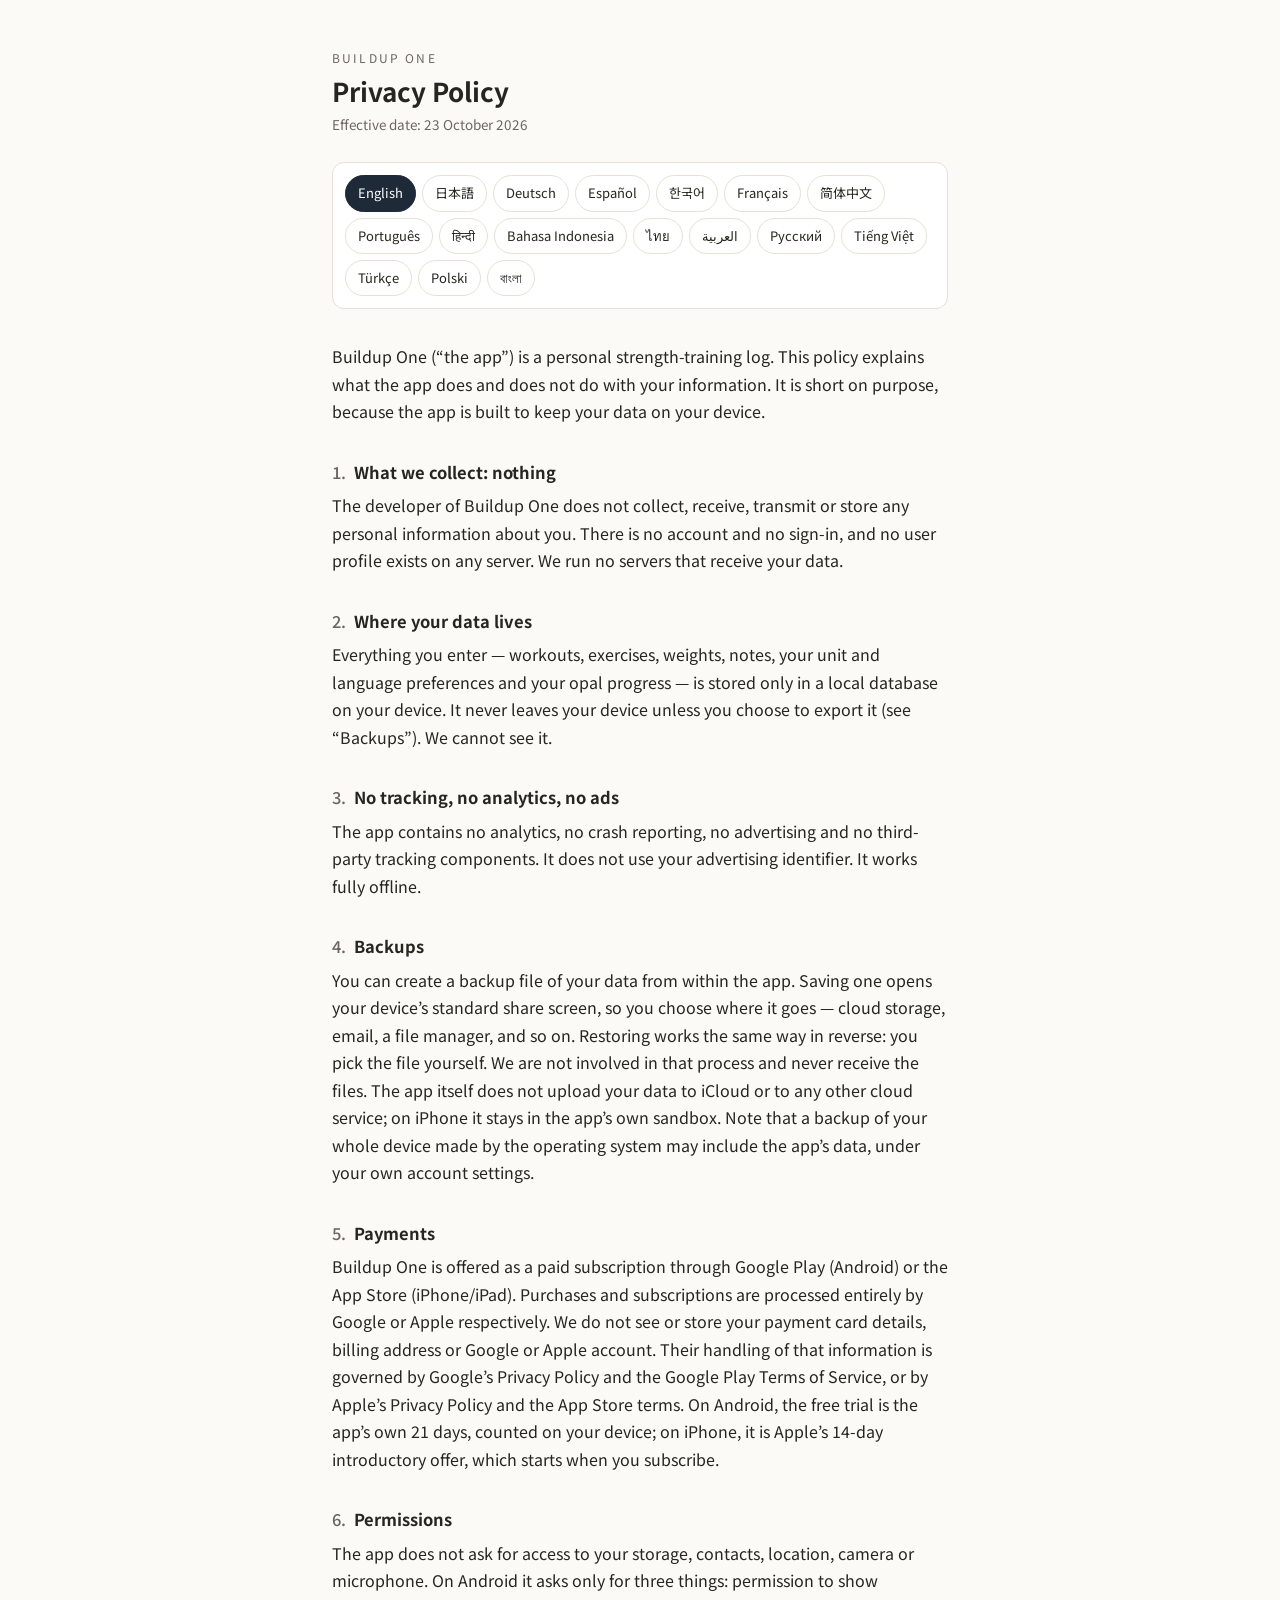
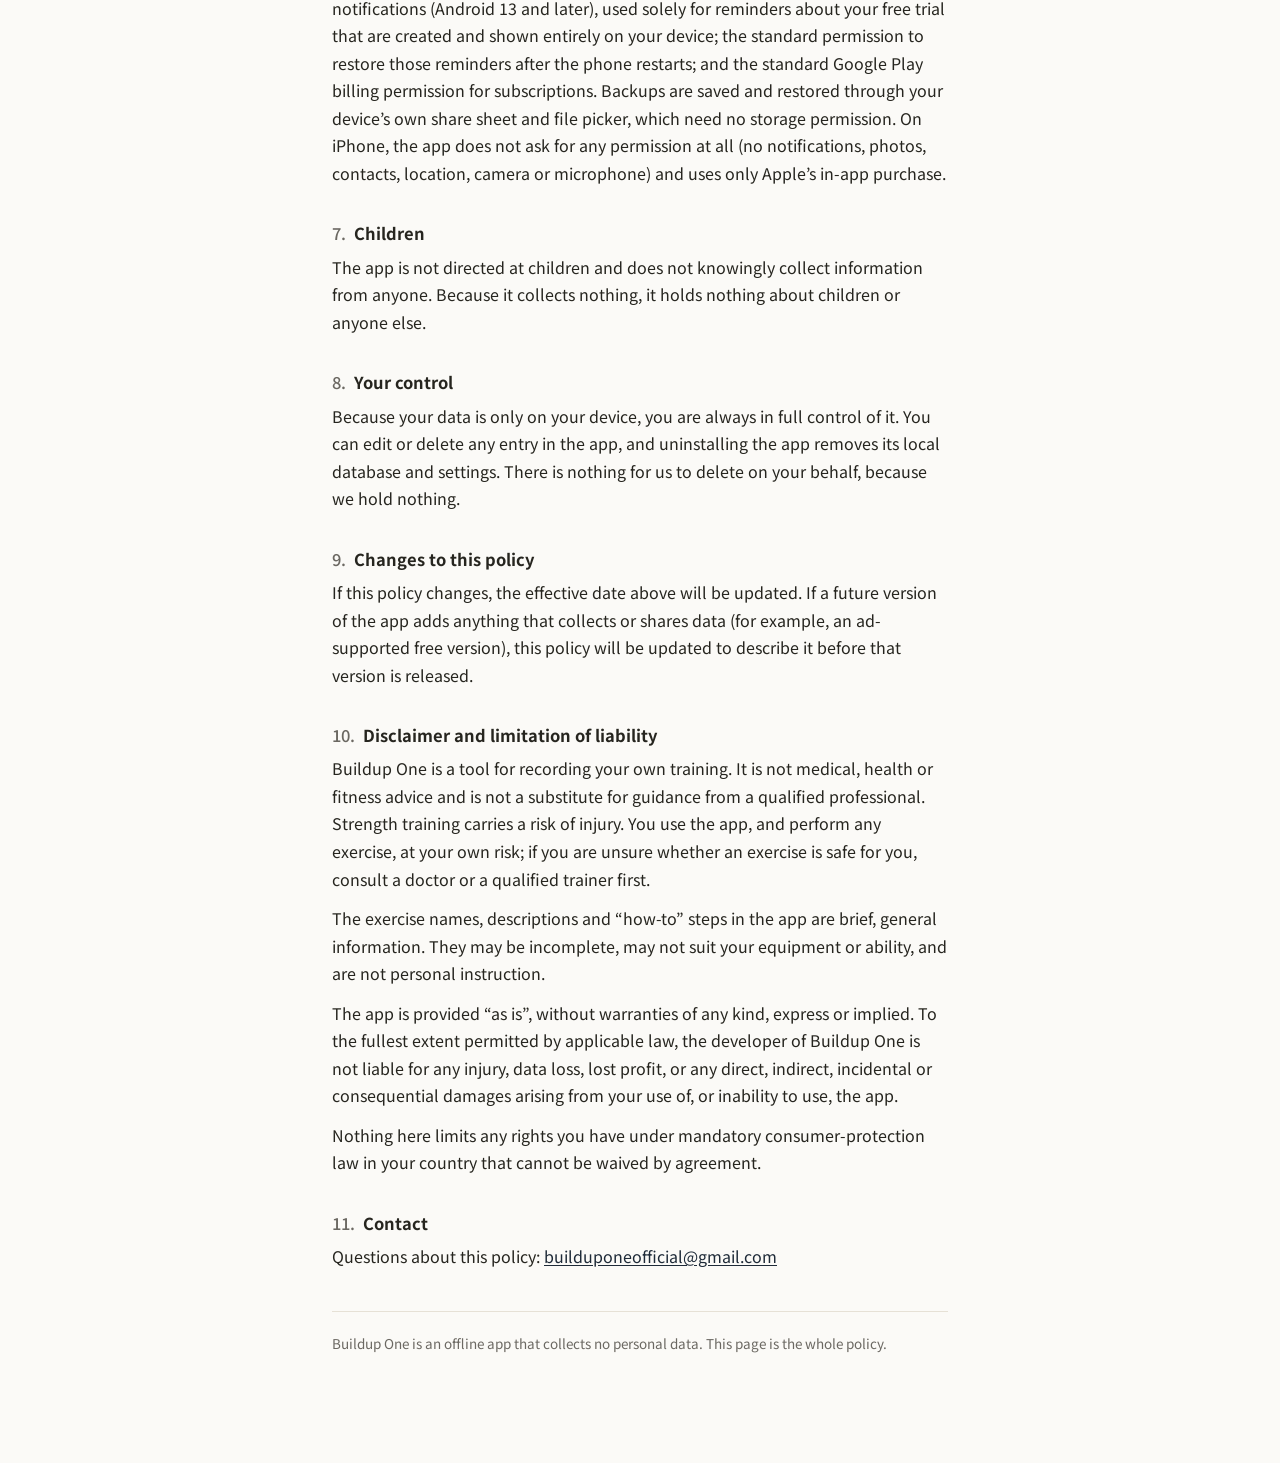
==== commit a5a2d863: "Cover the iOS version (App Store subscription, 14-day offer, no permissions) in all 17 languages; ef" ====
--- a/privacy.html
+++ b/privacy.html
@@ -69,12 +69,12 @@
 <div class="wrap">
   <p class="brand">Buildup One</p>
   <h1 id="title">Privacy Policy</h1>
-  <p class="eff" id="eff">Effective date: 26 September 2026</p>
+  <p class="eff" id="eff">Effective date: 23 October 2026</p>
 
   <nav class="langs" id="langs" aria-label="Language"></nav>
 
   <!-- ================= ENGLISH ================= -->
-  <section data-lang="en" data-eff="Effective date: 26 September 2026">
+  <section data-lang="en" data-eff="Effective date: 23 October 2026">
     <p class="lead">Buildup One (&ldquo;the app&rdquo;) is a personal strength-training log. This policy explains what the app does and does not do with your information. It is short on purpose, because the app is built to keep your data on your device.</p>
 
     <h2><span class="num">1.</span>What we collect: nothing</h2>
@@ -87,13 +87,13 @@
     <p>The app contains no analytics, no crash reporting, no advertising and no third-party tracking components. It does not use your advertising identifier. It works fully offline.</p>
 
     <h2><span class="num">4.</span>Backups</h2>
-    <p>You can create a backup file of your data from within the app. Saving one opens Android&rsquo;s standard share screen, so you choose where it goes &mdash; Google Drive, email, a file manager, and so on. Restoring works the same way in reverse: you pick the file yourself. We are not involved in that process and never receive the files.</p>
+    <p>You can create a backup file of your data from within the app. Saving one opens your device&rsquo;s standard share screen, so you choose where it goes &mdash; cloud storage, email, a file manager, and so on. Restoring works the same way in reverse: you pick the file yourself. We are not involved in that process and never receive the files. The app itself does not upload your data to iCloud or to any other cloud service; on iPhone it stays in the app&rsquo;s own sandbox. Note that a backup of your whole device made by the operating system may include the app&rsquo;s data, under your own account settings.</p>
 
     <h2><span class="num">5.</span>Payments</h2>
-    <p>Buildup One is offered as a paid subscription through Google Play. Purchases and subscriptions are processed entirely by Google. We do not see or store your payment card details, billing address or Google account. Google&rsquo;s handling of that information is governed by Google&rsquo;s Privacy Policy and the Google Play Terms of Service.</p>
+    <p>Buildup One is offered as a paid subscription through Google Play (Android) or the App Store (iPhone/iPad). Purchases and subscriptions are processed entirely by Google or Apple respectively. We do not see or store your payment card details, billing address or Google or Apple account. Their handling of that information is governed by Google&rsquo;s Privacy Policy and the Google Play Terms of Service, or by Apple&rsquo;s Privacy Policy and the App Store terms. On Android, the free trial is the app&rsquo;s own 21 days, counted on your device; on iPhone, it is Apple&rsquo;s 14-day introductory offer, which starts when you subscribe.</p>
 
     <h2><span class="num">6.</span>Permissions</h2>
-    <p>The app does not ask for access to your storage, contacts, location, camera or microphone. It asks only for three things: permission to show notifications (Android 13 and later), used solely for reminders about your free trial that are created and shown entirely on your device; the standard permission to restore those reminders after the phone restarts; and the standard Google Play billing permission for subscriptions. Backups are saved and restored through your device&rsquo;s own share sheet and file picker, which need no storage permission.</p>
+    <p>The app does not ask for access to your storage, contacts, location, camera or microphone. On Android it asks only for three things: permission to show notifications (Android 13 and later), used solely for reminders about your free trial that are created and shown entirely on your device; the standard permission to restore those reminders after the phone restarts; and the standard Google Play billing permission for subscriptions. Backups are saved and restored through your device&rsquo;s own share sheet and file picker, which need no storage permission. On iPhone, the app does not ask for any permission at all (no notifications, photos, contacts, location, camera or microphone) and uses only Apple&rsquo;s in-app purchase.</p>
 
     <h2><span class="num">7.</span>Children</h2>
     <p>The app is not directed at children and does not knowingly collect information from anyone. Because it collects nothing, it holds nothing about children or anyone else.</p>
@@ -115,7 +115,7 @@
   </section>
 
   <!-- ================= 日本語 ================= -->
-  <section data-lang="ja" data-eff="制定日: 2026年9月26日">
+  <section data-lang="ja" data-eff="制定日: 2026年10月23日">
     <p class="lead">Buildup One（以下「本アプリ」）は、個人向けの筋力トレーニング記録アプリです。本ポリシーは、本アプリがあなたの情報について何を行い、何を行わないかを説明します。本アプリはデータを端末内にとどめる設計のため、内容は簡潔です。</p>
 
     <h2><span class="num">1.</span>収集する情報：ありません</h2>
@@ -128,13 +128,13 @@
     <p>本アプリには、解析、クラッシュレポート、広告、第三者のトラッキング用コンポーネントは含まれていません。広告 ID も使用しません。完全にオフラインで動作します。</p>
 
     <h2><span class="num">4.</span>バックアップ</h2>
-    <p>本アプリ内でデータのバックアップファイルを作成できます。保存すると、Android標準の共有画面が開き、Googleドライブ・メール・ファイルアプリなど、送り先をあなた自身が選びます。復元も同様に、ファイルをあなた自身が選んで行います。開発者はこの処理に関与せず、ファイルを受け取ることもありません。</p>
+    <p>本アプリ内でデータのバックアップファイルを作成できます。保存すると、端末標準の共有画面が開き、クラウドストレージ・メール・ファイルアプリなど、送り先をあなた自身が選びます。復元も同様に、ファイルをあなた自身が選んで行います。開発者はこの処理に関与せず、ファイルを受け取ることもありません。本アプリ自体がデータを iCloud など他のクラウドサービスにアップロードすることはなく、iPhone ではアプリ専用の領域（サンドボックス）内にとどまります。なお、OS が作成する端末全体のバックアップに本アプリのデータが含まれる場合があり、これはあなた自身のアカウント設定に従います。</p>
 
     <h2><span class="num">5.</span>お支払い</h2>
-    <p>Buildup One は Google Play を通じた有料サブスクリプションとして提供されます。購入とサブスクリプションはすべて Google が処理します。開発者は、あなたの決済カード情報、請求先住所、Google アカウントを閲覧・保存しません。これらの情報の取り扱いは、Google のプライバシーポリシーおよび Google Play 利用規約に従います。</p>
+    <p>Buildup One は Google Play（Android）または App Store（iPhone／iPad）を通じた有料サブスクリプションとして提供されます。購入とサブスクリプションはすべて、それぞれ Google または Apple が処理します。開発者は、あなたの決済カード情報、請求先住所、Google または Apple のアカウントを閲覧・保存しません。これらの情報の取り扱いは、Google のプライバシーポリシーおよび Google Play 利用規約、または Apple のプライバシーポリシーおよび App Store の規約に従います。無料期間は、Android では本アプリ独自の21日間（端末内で計算）、iPhone では Apple の14日間の導入オファーで、購読を開始した時点から始まります。</p>
 
     <h2><span class="num">6.</span>権限</h2>
-    <p>本アプリは、ストレージ、連絡先、位置情報、カメラ、マイクへのアクセスを要求しません。要求するのは次の3つだけです。1つ目は通知を表示する権限（Android 13以降）で、無料期間に関するリマインダーのためだけに使い、そのリマインダーは端末の中だけで作成・表示されます。2つ目は端末の再起動後にそのリマインダーを復元するための標準権限、3つ目はサブスクリプションのための標準的な Google Play 課金権限です。バックアップの保存と復元は、端末標準の共有画面とファイル選択画面を通じて行うため、ストレージ権限は必要ありません。</p>
+    <p>本アプリは、ストレージ、連絡先、位置情報、カメラ、マイクへのアクセスを要求しません。Android で要求するのは次の3つだけです。1つ目は通知を表示する権限（Android 13以降）で、無料期間に関するリマインダーのためだけに使い、そのリマインダーは端末の中だけで作成・表示されます。2つ目は端末の再起動後にそのリマインダーを復元するための標準権限、3つ目はサブスクリプションのための標準的な Google Play 課金権限です。バックアップの保存と復元は、端末標準の共有画面とファイル選択画面を通じて行うため、ストレージ権限は必要ありません。iPhone では、本アプリはいかなる権限も要求せず（通知、写真、連絡先、位置情報、カメラ、マイクのいずれも使いません）、Apple のアプリ内課金のみを使用します。</p>
 
     <h2><span class="num">7.</span>子どもについて</h2>
     <p>本アプリは子どもを対象としておらず、誰からも意図的に情報を収集しません。そもそも何も収集しないため、子どもを含め誰の情報も保有しません。</p>
@@ -156,7 +156,7 @@
   </section>
 
   <!-- ================= DEUTSCH ================= -->
-  <section data-lang="de" data-eff="Gültig ab: 26. September 2026">
+  <section data-lang="de" data-eff="Gültig ab: 23. Oktober 2026">
     <p class="lead">Buildup One (&bdquo;die App&ldquo;) ist ein persönliches Krafttrainings-Tagebuch. Diese Richtlinie erklärt, was die App mit deinen Informationen tut und was nicht. Sie ist bewusst kurz, weil die App so gebaut ist, dass deine Daten auf deinem Gerät bleiben.</p>
 
     <h2><span class="num">1.</span>Was wir erheben: nichts</h2>
@@ -169,13 +169,13 @@
     <p>Die App enthält keine Analyse, kein Absturzberichtswesen, keine Werbung und keine Tracking-Komponenten von Dritten. Sie verwendet deine Werbe-ID nicht. Sie funktioniert vollständig offline.</p>
 
     <h2><span class="num">4.</span>Backups</h2>
-    <p>Du kannst in der App eine Backup-Datei deiner Daten erstellen. Beim Speichern öffnet sich der Standard-Freigabebildschirm von Android, sodass du selbst wählst, wohin sie geht &ndash; Google Drive, E-Mail, eine Dateiverwaltung und so weiter. Die Wiederherstellung läuft genauso umgekehrt ab: Du wählst die Datei selbst aus. Wir sind an diesem Vorgang nicht beteiligt und erhalten die Dateien nie.</p>
+    <p>Du kannst in der App eine Backup-Datei deiner Daten erstellen. Beim Speichern öffnet sich der Standard-Freigabebildschirm deines Geräts, sodass du selbst wählst, wohin sie geht &ndash; Cloud-Speicher, E-Mail, eine Dateiverwaltung und so weiter. Die Wiederherstellung läuft genauso umgekehrt ab: Du wählst die Datei selbst aus. Wir sind an diesem Vorgang nicht beteiligt und erhalten die Dateien nie. Die App selbst lädt deine Daten weder in iCloud noch in einen anderen Cloud-Dienst hoch; auf dem iPhone bleiben sie in der eigenen Sandbox der App. Beachte, dass eine vom Betriebssystem erstellte Sicherung deines gesamten Geräts die Daten der App enthalten kann &ndash; das richtet sich nach deinen eigenen Kontoeinstellungen.</p>
 
     <h2><span class="num">5.</span>Zahlungen</h2>
-    <p>Buildup One wird als kostenpflichtiges Abo über Google Play angeboten. Käufe und Abos werden vollständig von Google abgewickelt. Wir sehen oder speichern deine Zahlungskartendaten, Rechnungsadresse oder dein Google-Konto nicht. Der Umgang von Google mit diesen Informationen richtet sich nach der Datenschutzerklärung von Google und den Nutzungsbedingungen von Google Play.</p>
+    <p>Buildup One wird als kostenpflichtiges Abo über Google Play (Android) oder den App Store (iPhone/iPad) angeboten. Käufe und Abos werden vollständig von Google bzw. Apple abgewickelt. Wir sehen oder speichern deine Zahlungskartendaten, Rechnungsadresse oder dein Google- bzw. Apple-Konto nicht. Der Umgang mit diesen Informationen richtet sich nach der Datenschutzerklärung von Google und den Nutzungsbedingungen von Google Play bzw. nach der Datenschutzrichtlinie von Apple und den Bedingungen des App Store. Die kostenlose Testphase umfasst unter Android die appeigenen 21 Tage, die auf deinem Gerät gezählt werden; auf dem iPhone ist es Apples 14-tägiges Einführungsangebot, das mit dem Abschluss des Abos beginnt.</p>
 
     <h2><span class="num">6.</span>Berechtigungen</h2>
-    <p>Die App fordert keinen Zugriff auf Speicher, Kontakte, Standort, Kamera oder Mikrofon an. Sie fragt nur nach drei Dingen: der Berechtigung, Benachrichtigungen anzuzeigen (ab Android 13), ausschließlich für Erinnerungen an deine kostenlose Testphase, die vollständig auf deinem Gerät erstellt und angezeigt werden; der üblichen Berechtigung, diese Erinnerungen nach einem Neustart des Telefons wiederherzustellen; und der üblichen Google-Play-Abrechnungsberechtigung für Abos. Backups werden über das Teilen-Menü und die Dateiauswahl deines Geräts gespeichert und wiederhergestellt, wofür keine Speicherberechtigung nötig ist.</p>
+    <p>Die App fordert keinen Zugriff auf Speicher, Kontakte, Standort, Kamera oder Mikrofon an. Unter Android fragt sie nur nach drei Dingen: der Berechtigung, Benachrichtigungen anzuzeigen (ab Android 13), ausschließlich für Erinnerungen an deine kostenlose Testphase, die vollständig auf deinem Gerät erstellt und angezeigt werden; der üblichen Berechtigung, diese Erinnerungen nach einem Neustart des Telefons wiederherzustellen; und der üblichen Google-Play-Abrechnungsberechtigung für Abos. Backups werden über das Teilen-Menü und die Dateiauswahl deines Geräts gespeichert und wiederhergestellt, wofür keine Speicherberechtigung nötig ist. Auf dem iPhone fragt die App überhaupt keine Berechtigung an (keine Benachrichtigungen, Fotos, Kontakte, Standortdaten, Kamera oder Mikrofon) und nutzt ausschließlich den In-App-Kauf von Apple.</p>
 
     <h2><span class="num">7.</span>Kinder</h2>
     <p>Die App richtet sich nicht an Kinder und erhebt wissentlich von niemandem Informationen. Da sie nichts erhebt, hält sie auch nichts über Kinder oder sonstige Personen.</p>
@@ -197,7 +197,7 @@
   </section>
 
   <!-- ================= ESPAÑOL ================= -->
-  <section data-lang="es" data-eff="Fecha de entrada en vigor: 26 de septiembre de 2026">
+  <section data-lang="es" data-eff="Fecha de entrada en vigor: 23 de octubre de 2026">
     <p class="lead">Buildup One (&laquo;la app&raquo;) es un registro personal de entrenamiento de fuerza. Esta política explica qué hace y qué no hace la app con tu información. Es breve a propósito, porque la app está diseñada para mantener tus datos en tu dispositivo.</p>
 
     <h2><span class="num">1.</span>Qué recopilamos: nada</h2>
@@ -210,13 +210,13 @@
     <p>La app no contiene analítica, ni informes de fallos, ni publicidad, ni componentes de seguimiento de terceros. No usa tu identificador de publicidad. Funciona totalmente sin conexión.</p>
 
     <h2><span class="num">4.</span>Copias de seguridad</h2>
-    <p>Puedes crear un archivo de copia de seguridad de tus datos desde la app. Al guardarlo se abre la pantalla estándar de compartir de Android, así que tú eliges adónde va: Google Drive, correo, un gestor de archivos, etc. Restaurar funciona igual, pero al revés: eliges tú mismo el archivo. No intervenimos en ese proceso y nunca recibimos los archivos.</p>
+    <p>Puedes crear un archivo de copia de seguridad de tus datos desde la app. Al guardarlo se abre la pantalla estándar de compartir de tu dispositivo, así que tú eliges adónde va: almacenamiento en la nube, correo, un gestor de archivos, etc. Restaurar funciona igual, pero al revés: eliges tú mismo el archivo. No intervenimos en ese proceso y nunca recibimos los archivos. La propia app no sube tus datos a iCloud ni a ningún otro servicio en la nube; en el iPhone permanecen en el espacio aislado (sandbox) de la app. Ten en cuenta que una copia de seguridad de todo tu dispositivo hecha por el sistema operativo puede incluir los datos de la app, según los ajustes de tu propia cuenta.</p>
 
     <h2><span class="num">5.</span>Pagos</h2>
-    <p>Buildup One se ofrece como una suscripción de pago a través de Google Play. Las compras y suscripciones las procesa íntegramente Google. No vemos ni almacenamos los datos de tu tarjeta, tu dirección de facturación ni tu cuenta de Google. El tratamiento de esa información por parte de Google se rige por la Política de Privacidad de Google y los Términos de Servicio de Google Play.</p>
+    <p>Buildup One se ofrece como una suscripción de pago a través de Google Play (Android) o de la App Store (iPhone/iPad). Las compras y suscripciones las procesa íntegramente Google o Apple, respectivamente. No vemos ni almacenamos los datos de tu tarjeta, tu dirección de facturación ni tu cuenta de Google o de Apple. El tratamiento de esa información se rige por la Política de Privacidad de Google y los Términos de Servicio de Google Play, o por la Política de Privacidad de Apple y las condiciones de la App Store. La prueba gratuita es, en Android, la propia de la app, de 21 días contados en tu dispositivo; en el iPhone es la oferta introductoria de 14 días de Apple, que empieza cuando te suscribes.</p>
 
     <h2><span class="num">6.</span>Permisos</h2>
-    <p>La app no solicita acceso al almacenamiento, los contactos, la ubicación, la cámara ni el micrófono. Solo pide tres cosas: el permiso para mostrar notificaciones (Android 13 y posteriores), usado únicamente para recordatorios sobre tu prueba gratuita que se crean y se muestran por completo en tu dispositivo; el permiso estándar para restablecer esos recordatorios tras reiniciar el teléfono; y el permiso estándar de facturación de Google Play para las suscripciones. Las copias de seguridad se guardan y se restauran mediante el menú de compartir y el selector de archivos del propio dispositivo, que no necesitan permiso de almacenamiento.</p>
+    <p>La app no solicita acceso al almacenamiento, los contactos, la ubicación, la cámara ni el micrófono. En Android solo pide tres cosas: el permiso para mostrar notificaciones (Android 13 y posteriores), usado únicamente para recordatorios sobre tu prueba gratuita que se crean y se muestran por completo en tu dispositivo; el permiso estándar para restablecer esos recordatorios tras reiniciar el teléfono; y el permiso estándar de facturación de Google Play para las suscripciones. Las copias de seguridad se guardan y se restauran mediante el menú de compartir y el selector de archivos del propio dispositivo, que no necesitan permiso de almacenamiento. En el iPhone la app no solicita ningún permiso (ni notificaciones, ni fotos, contactos, ubicación, cámara o micrófono) y solo usa la compra dentro de la app de Apple.</p>
 
     <h2><span class="num">7.</span>Menores</h2>
     <p>La app no está dirigida a menores y no recopila información de nadie a sabiendas. Como no recopila nada, no conserva nada sobre menores ni sobre ninguna otra persona.</p>
@@ -238,7 +238,7 @@
   </section>
 
   <!-- ================= 한국어 ================= -->
-  <section data-lang="ko" data-eff="시행일: 2026년 9월 26일">
+  <section data-lang="ko" data-eff="시행일: 2026년 10월 23일">
     <p class="lead">Buildup One(이하 &ldquo;앱&rdquo;)은 개인용 근력 운동 기록 앱입니다. 이 정책은 앱이 사용자의 정보를 어떻게 다루고, 어떻게 다루지 않는지를 설명합니다. 앱은 데이터를 기기 안에만 두도록 만들어졌기 때문에 내용은 간결합니다.</p>
 
     <h2><span class="num">1.</span>수집하는 정보: 없음</h2>
@@ -251,13 +251,13 @@
     <p>앱에는 분석, 오류 보고, 광고, 제3자 추적 구성요소가 포함되어 있지 않습니다. 광고 식별자를 사용하지 않습니다. 완전히 오프라인으로 작동합니다.</p>
 
     <h2><span class="num">4.</span>백업</h2>
-    <p>앱 안에서 데이터 백업 파일을 만들 수 있습니다. 저장하면 안드로이드의 표준 공유 화면이 열려, 구글 드라이브&middot;이메일&middot;파일 관리 앱 등 보낼 곳을 직접 선택합니다. 복원도 마찬가지로, 파일을 직접 선택해서 진행합니다. 개발자는 이 과정에 관여하지 않으며 파일을 받지도 않습니다.</p>
+    <p>앱 안에서 데이터 백업 파일을 만들 수 있습니다. 저장하면 기기의 표준 공유 화면이 열려, 클라우드 저장소&middot;이메일&middot;파일 관리 앱 등 보낼 곳을 직접 선택합니다. 복원도 마찬가지로, 파일을 직접 선택해서 진행합니다. 개발자는 이 과정에 관여하지 않으며 파일을 받지도 않습니다. 앱 자체는 데이터를 iCloud 등 어떤 클라우드 서비스에도 업로드하지 않으며, iPhone에서는 앱 전용 공간(샌드박스) 안에만 머뭅니다. 다만 운영체제가 만드는 기기 전체 백업에 앱 데이터가 포함될 수 있으며, 이는 사용자 본인의 계정 설정에 따릅니다.</p>
 
     <h2><span class="num">5.</span>결제</h2>
-    <p>Buildup One은 Google Play를 통한 유료 구독으로 제공됩니다. 구매와 구독은 전적으로 Google이 처리합니다. 개발자는 사용자의 결제 카드 정보, 청구 주소, Google 계정을 보거나 저장하지 않습니다. 해당 정보에 대한 Google의 처리는 Google 개인정보처리방침 및 Google Play 서비스 약관을 따릅니다.</p>
+    <p>Buildup One은 Google Play(Android) 또는 App Store(iPhone/iPad)를 통한 유료 구독으로 제공됩니다. 구매와 구독은 각각 Google 또는 Apple이 전적으로 처리합니다. 개발자는 사용자의 결제 카드 정보, 청구 주소, Google 또는 Apple 계정을 보거나 저장하지 않습니다. 해당 정보의 처리는 Google 개인정보처리방침 및 Google Play 서비스 약관, 또는 Apple 개인정보 처리방침 및 App Store 약관을 따릅니다. 무료 체험은 Android에서는 앱 자체의 21일(기기 안에서 계산)이며, iPhone에서는 Apple의 14일 소개 혜택으로 구독을 시작한 시점부터 적용됩니다.</p>
 
     <h2><span class="num">6.</span>권한</h2>
-    <p>앱은 저장소, 연락처, 위치, 카메라, 마이크에 대한 접근을 요청하지 않습니다. 요청하는 것은 세 가지뿐입니다. 첫째, 알림 표시 권한(Android 13 이상)으로, 무료 체험 관련 알림에만 사용되며 그 알림은 전적으로 기기 안에서 만들어지고 표시됩니다. 둘째, 휴대전화를 다시 켠 뒤 그 알림을 복원하기 위한 표준 권한입니다. 셋째, 구독을 위한 표준 Google Play 결제 권한입니다. 백업은 기기 자체의 공유 화면과 파일 선택 화면을 통해 저장하고 복원하므로 저장소 권한이 필요하지 않습니다.</p>
+    <p>앱은 저장소, 연락처, 위치, 카메라, 마이크에 대한 접근을 요청하지 않습니다. Android에서 요청하는 것은 세 가지뿐입니다. 첫째, 알림 표시 권한(Android 13 이상)으로, 무료 체험 관련 알림에만 사용되며 그 알림은 전적으로 기기 안에서 만들어지고 표시됩니다. 둘째, 휴대전화를 다시 켠 뒤 그 알림을 복원하기 위한 표준 권한입니다. 셋째, 구독을 위한 표준 Google Play 결제 권한입니다. 백업은 기기 자체의 공유 화면과 파일 선택 화면을 통해 저장하고 복원하므로 저장소 권한이 필요하지 않습니다. iPhone에서는 앱이 어떤 권한도 요청하지 않으며(알림, 사진, 연락처, 위치, 카메라, 마이크 모두 사용하지 않음) Apple의 앱 내 구입만 사용합니다.</p>
 
     <h2><span class="num">7.</span>아동</h2>
     <p>앱은 아동을 대상으로 하지 않으며, 누구로부터도 고의로 정보를 수집하지 않습니다. 애초에 아무것도 수집하지 않으므로 아동을 포함한 누구의 정보도 보유하지 않습니다.</p>
@@ -279,7 +279,7 @@
   </section>
 
   <!-- ================= FRANÇAIS ================= -->
-  <section data-lang="fr" data-eff="Date d&rsquo;entrée en vigueur : 26 septembre 2026">
+  <section data-lang="fr" data-eff="Date d&rsquo;entrée en vigueur : 23 octobre 2026">
     <p class="lead">Buildup One (&laquo;&nbsp;l&rsquo;application&nbsp;&raquo;) est un journal personnel d&rsquo;entraînement en force. Cette politique explique ce que l&rsquo;application fait et ne fait pas de tes informations. Elle est volontairement courte, car l&rsquo;application est conçue pour garder tes données sur ton appareil.</p>
 
     <h2><span class="num">1.</span>Ce que nous collectons : rien</h2>
@@ -292,13 +292,13 @@
     <p>L&rsquo;application ne contient aucune analyse, aucun rapport de plantage, aucune publicité et aucun composant de pistage tiers. Elle n&rsquo;utilise pas ton identifiant publicitaire. Elle fonctionne entièrement hors ligne.</p>
 
     <h2><span class="num">4.</span>Sauvegardes</h2>
-    <p>Tu peux créer un fichier de sauvegarde de tes données depuis l&rsquo;application. L&rsquo;enregistrement ouvre l&rsquo;écran de partage standard d&rsquo;Android, tu choisis donc toi-même où il va &mdash; Google Drive, e-mail, un gestionnaire de fichiers, etc. La restauration fonctionne de la même façon, dans l&rsquo;autre sens&nbsp;: tu sélectionnes toi-même le fichier. Nous n&rsquo;intervenons pas dans ce processus et ne recevons jamais les fichiers.</p>
+    <p>Tu peux créer un fichier de sauvegarde de tes données depuis l&rsquo;application. L&rsquo;enregistrement ouvre l&rsquo;écran de partage standard de ton appareil, tu choisis donc toi-même où il va &mdash; stockage cloud, e-mail, un gestionnaire de fichiers, etc. La restauration fonctionne de la même façon, dans l&rsquo;autre sens&nbsp;: tu sélectionnes toi-même le fichier. Nous n&rsquo;intervenons pas dans ce processus et ne recevons jamais les fichiers. L&rsquo;application elle-même n&rsquo;envoie pas tes données vers iCloud ni vers aucun autre service cloud ; sur iPhone, elles restent dans l&rsquo;espace protégé (sandbox) de l&rsquo;application. Sache toutefois qu&rsquo;une sauvegarde de tout ton appareil réalisée par le système d&rsquo;exploitation peut inclure les données de l&rsquo;application, selon les réglages de ton propre compte.</p>
 
     <h2><span class="num">5.</span>Paiements</h2>
-    <p>Buildup One est proposé sous forme d&rsquo;abonnement payant via Google Play. Les achats et les abonnements sont entièrement traités par Google. Nous ne voyons ni ne stockons les détails de ta carte de paiement, ton adresse de facturation ou ton compte Google. Le traitement de ces informations par Google est régi par les Règles de confidentialité de Google et les Conditions d&rsquo;utilisation de Google Play.</p>
+    <p>Buildup One est proposé sous forme d&rsquo;abonnement payant via Google Play (Android) ou l&rsquo;App Store (iPhone/iPad). Les achats et les abonnements sont entièrement traités par Google ou par Apple, selon le cas. Nous ne voyons ni ne stockons les détails de ta carte de paiement, ton adresse de facturation ou ton compte Google ou Apple. Le traitement de ces informations est régi par les Règles de confidentialité de Google et les Conditions d&rsquo;utilisation de Google Play, ou par la Politique de confidentialité d&rsquo;Apple et les conditions de l&rsquo;App Store. L&rsquo;essai gratuit est, sur Android, celui de l&rsquo;application elle-même, de 21 jours comptés sur ton appareil ; sur iPhone, c&rsquo;est l&rsquo;offre d&rsquo;introduction de 14 jours d&rsquo;Apple, qui démarre quand tu t&rsquo;abonnes.</p>
 
     <h2><span class="num">6.</span>Autorisations</h2>
-    <p>L&rsquo;application ne demande l&rsquo;accès ni au stockage, ni aux contacts, ni à la localisation, ni à l&rsquo;appareil photo, ni au micro. Elle ne demande que trois choses : l&rsquo;autorisation d&rsquo;afficher des notifications (Android 13 et versions ultérieures), utilisée uniquement pour des rappels sur ton essai gratuit, créés et affichés entièrement sur ton appareil ; l&rsquo;autorisation standard de rétablir ces rappels après un redémarrage du téléphone ; et l&rsquo;autorisation de facturation Google Play standard pour les abonnements. Les sauvegardes sont enregistrées et restaurées via le menu de partage et le sélecteur de fichiers de ton appareil, qui ne nécessitent aucune autorisation de stockage.</p>
+    <p>L&rsquo;application ne demande l&rsquo;accès ni au stockage, ni aux contacts, ni à la localisation, ni à l&rsquo;appareil photo, ni au micro. Sur Android, elle ne demande que trois choses : l&rsquo;autorisation d&rsquo;afficher des notifications (Android 13 et versions ultérieures), utilisée uniquement pour des rappels sur ton essai gratuit, créés et affichés entièrement sur ton appareil ; l&rsquo;autorisation standard de rétablir ces rappels après un redémarrage du téléphone ; et l&rsquo;autorisation de facturation Google Play standard pour les abonnements. Les sauvegardes sont enregistrées et restaurées via le menu de partage et le sélecteur de fichiers de ton appareil, qui ne nécessitent aucune autorisation de stockage. Sur iPhone, l&rsquo;application ne demande aucune autorisation (ni notifications, ni photos, contacts, localisation, appareil photo ou micro) et n&rsquo;utilise que l&rsquo;achat intégré d&rsquo;Apple.</p>
 
     <h2><span class="num">7.</span>Enfants</h2>
     <p>L&rsquo;application ne s&rsquo;adresse pas aux enfants et ne collecte sciemment d&rsquo;informations de personne. Comme elle ne collecte rien, elle ne conserve rien concernant les enfants ni personne d&rsquo;autre.</p>
@@ -320,7 +320,7 @@
   </section>
 
   <!-- ================= 简体中文 ================= -->
-  <section data-lang="zh" data-eff="生效日期：2026年9月26日">
+  <section data-lang="zh" data-eff="生效日期：2026年10月23日">
     <p class="lead">Buildup One（以下简称&ldquo;本应用&rdquo;）是一款个人力量训练记录工具。本政策说明本应用会以及不会如何处理你的信息。内容特意保持简短，因为本应用的设计就是把你的数据留在你的设备上。</p>
 
     <h2><span class="num">1.</span>我们收集的内容：没有</h2>
@@ -333,13 +333,13 @@
     <p>本应用不含任何分析、崩溃报告、广告或第三方追踪组件。不使用你的广告标识符。可完全离线运行。</p>
 
     <h2><span class="num">4.</span>备份</h2>
-    <p>你可以在应用内创建数据的备份文件。保存时会打开 Android 标准的分享界面，由你自己选择发送到哪里——Google 云端硬盘、邮箱、文件管理器等。恢复也是一样，由你自己选择文件。开发者不参与这一过程，也从不接收这些文件。</p>
+    <p>你可以在应用内创建数据的备份文件。保存时会打开系统标准的分享界面（Android 和 iPhone 均如此），由你自己选择发送到哪里——云端硬盘、邮箱、文件管理器等。恢复也是一样，由你自己选择文件。开发者不参与这一过程，也从不接收这些文件。在 iPhone 上，数据保存在应用自己的沙盒中，应用本身不会将其上传到 iCloud，导出的备份文件只会去到你自己分享的地方。不过，由操作系统生成的设备备份（例如 iCloud 备份或电脑备份）可能包含应用的数据，这取决于你自己的账号和设备设置。</p>
 
     <h2><span class="num">5.</span>付款</h2>
-    <p>Buildup One 以 Google Play 上的付费订阅形式提供。购买和订阅完全由 Google 处理。开发者不会查看或存储你的付款卡信息、账单地址或 Google 账号。Google 对这些信息的处理受《Google 隐私权政策》和《Google Play 服务条款》约束。</p>
+    <p>Buildup One 以付费订阅形式提供，通过 Google Play（Android）或 App Store（iPhone/iPad）购买。购买和订阅分别完全由 Google 或 Apple 处理。开发者不会查看或存储你的付款卡信息、账单地址或 Google/Apple 账号。Google 对这些信息的处理受《Google 隐私权政策》和《Google Play 服务条款》约束，Apple 的处理则受 Apple 隐私政策及相关条款约束。免费试用方面：在 Android 上是应用自身提供的 21 天；在 iPhone 上是 Apple 提供的 14 天入门优惠，从你订阅时开始。</p>
 
     <h2><span class="num">6.</span>权限</h2>
-    <p>本应用不会请求存储、通讯录、位置、相机或麦克风的访问权限，只请求三项权限：一是显示通知的权限（Android 13 及以上），仅用于免费试用相关的提醒，这些提醒完全在你的设备上创建和显示；二是手机重启后恢复这些提醒的标准权限；三是订阅所需的标准 Google Play 结算权限。备份通过设备自带的分享面板和文件选择器保存与恢复，无需存储权限。</p>
+    <p>在 Android 上，本应用不会请求存储、通讯录、位置、相机或麦克风的访问权限，只请求三项权限：一是显示通知的权限（Android 13 及以上），仅用于免费试用相关的提醒，这些提醒完全在你的设备上创建和显示；二是手机重启后恢复这些提醒的标准权限；三是订阅所需的标准 Google Play 结算权限。备份通过设备自带的分享面板和文件选择器保存与恢复，无需存储权限。在 iPhone 上，本应用不请求任何权限（不请求通知、照片、通讯录、位置、相机或麦克风），仅使用 Apple 的应用内购买。</p>
 
     <h2><span class="num">7.</span>儿童</h2>
     <p>本应用不面向儿童，也不会在知情的情况下收集任何人的信息。由于它什么都不收集，因此不持有任何关于儿童或其他人的信息。</p>
@@ -361,7 +361,7 @@
   </section>
 
   <!-- ================= PORTUGUÊS ================= -->
-  <section data-lang="pt" data-eff="Data de vigência: 26 de setembro de 2026">
+  <section data-lang="pt" data-eff="Data de vigência: 23 de outubro de 2026">
     <p class="lead">O Buildup One (&ldquo;o aplicativo&rdquo;) é um registro pessoal de treino de força. Esta política explica o que o aplicativo faz e o que não faz com as suas informações. Ela é curta de propósito, porque o aplicativo foi feito para manter os seus dados no seu aparelho.</p>
 
     <h2><span class="num">1.</span>O que coletamos: nada</h2>
@@ -374,13 +374,13 @@
     <p>O aplicativo não contém ferramentas de análise, relatório de falhas, publicidade nem componentes de rastreamento de terceiros. Ele não usa o seu identificador de publicidade. Funciona totalmente offline.</p>
 
     <h2><span class="num">4.</span>Backups</h2>
-    <p>Você pode criar um arquivo de backup dos seus dados dentro do aplicativo. Ao salvar, abre-se a tela de compartilhamento padrão do Android, e você escolhe para onde ele vai &mdash; Google Drive, e-mail, um gerenciador de arquivos e assim por diante. Restaurar funciona do mesmo jeito, no sentido inverso: você mesmo escolhe o arquivo. Não participamos desse processo e nunca recebemos os arquivos.</p>
+    <p>Você pode criar um arquivo de backup dos seus dados dentro do aplicativo. Ao salvar, abre-se a tela de compartilhamento padrão do sistema (no Android e no iPhone), e você escolhe para onde ele vai &mdash; um serviço de nuvem, e-mail, um gerenciador de arquivos e assim por diante. Restaurar funciona do mesmo jeito, no sentido inverso: você mesmo escolhe o arquivo. Não participamos desse processo e nunca recebemos os arquivos. No iPhone, os dados ficam na área protegida (sandbox) do próprio aplicativo e o aplicativo não os envia ao iCloud; o arquivo exportado vai somente para onde você o compartilhar. O backup do aparelho feito pelo sistema operacional (por exemplo, iCloud ou backup pelo computador) pode incluir os dados do aplicativo, conforme as configurações da sua própria conta.</p>
 
     <h2><span class="num">5.</span>Pagamentos</h2>
-    <p>O Buildup One é oferecido como assinatura paga através do Google Play. As compras e assinaturas são processadas inteiramente pelo Google. Não vemos nem armazenamos os dados do seu cartão de pagamento, endereço de cobrança ou conta do Google. O tratamento dessas informações pelo Google segue a Política de Privacidade do Google e os Termos de Serviço do Google Play.</p>
+    <p>O Buildup One é oferecido como assinatura paga através do Google Play (Android) ou da App Store (iPhone/iPad). As compras e assinaturas são processadas inteiramente pelo Google ou pela Apple, respectivamente. Não vemos nem armazenamos os dados do seu cartão de pagamento, endereço de cobrança ou conta do Google/Apple. O tratamento dessas informações pelo Google segue a Política de Privacidade do Google e os Termos de Serviço do Google Play; no caso da Apple, segue a política de privacidade e os termos da Apple. No Android, o teste gratuito é de 21 dias, oferecido pelo próprio aplicativo e contados no seu aparelho; no iPhone, é uma oferta introdutória de 14 dias da Apple, que começa quando você assina.</p>
 
     <h2><span class="num">6.</span>Permissões</h2>
-    <p>O aplicativo não solicita acesso a armazenamento, contatos, localização, câmera ou microfone. Ele pede apenas três coisas: a permissão para exibir notificações (Android 13 e posteriores), usada somente para lembretes sobre o seu teste gratuito, criados e exibidos inteiramente no seu aparelho; a permissão padrão para restaurar esses lembretes depois que o celular reinicia; e a permissão padrão de cobrança do Google Play para assinaturas. Os backups são salvos e restaurados pela tela de compartilhamento e pelo seletor de arquivos do próprio aparelho, que não exigem permissão de armazenamento.</p>
+    <p>No Android, o aplicativo não solicita acesso a armazenamento, contatos, localização, câmera ou microfone. Ele pede apenas três coisas: a permissão para exibir notificações (Android 13 e posteriores), usada somente para lembretes sobre o seu teste gratuito, criados e exibidos inteiramente no seu aparelho; a permissão padrão para restaurar esses lembretes depois que o celular reinicia; e a permissão padrão de cobrança do Google Play para assinaturas. Os backups são salvos e restaurados pela tela de compartilhamento e pelo seletor de arquivos do próprio aparelho, que não exigem permissão de armazenamento. No iPhone, o aplicativo não solicita nenhuma permissão (nem notificações, fotos, contatos, localização, câmera ou microfone) e usa apenas a compra dentro do aplicativo da Apple.</p>
 
     <h2><span class="num">7.</span>Crianças</h2>
     <p>O aplicativo não é direcionado a crianças e não coleta conscientemente informações de ninguém. Como não coleta nada, ele também não guarda nenhuma informação sobre crianças ou qualquer outra pessoa.</p>
@@ -402,7 +402,7 @@
   </section>
 
   <!-- ================= हिन्दी ================= -->
-  <section data-lang="hi" data-eff="प्रभावी तिथि: 26 सितंबर 2026">
+  <section data-lang="hi" data-eff="प्रभावी तिथि: 23 अक्टूबर 2026">
     <p class="lead">Buildup One (&ldquo;ऐप&rdquo;) एक व्यक्तिगत स्ट्रेंथ ट्रेनिंग लॉग है। यह नीति बताती है कि ऐप आपकी जानकारी के साथ क्या करता है, और क्या नहीं करता। यह जानबूझकर छोटी रखी गई है, क्योंकि ऐप को शुरू से ही इस तरह बनाया गया है कि आपका डेटा हमेशा आपके डिवाइस में ही रहे।</p>
 
     <h2><span class="num">1.</span>हम क्या इकट्ठा करते हैं: कुछ नहीं</h2>
@@ -415,13 +415,13 @@
     <p>ऐप में कोई एनालिटिक्स, क्रैश रिपोर्टिंग, विज्ञापन या थर्ड-पार्टी ट्रैकिंग कॉम्पोनेंट शामिल नहीं है। यह आपके विज्ञापन आइडेंटिफ़ायर का इस्तेमाल नहीं करता। यह पूरी तरह ऑफ़लाइन काम करता है।</p>
 
     <h2><span class="num">4.</span>बैकअप</h2>
-    <p>आप ऐप के अंदर से अपने डेटा की एक बैकअप फ़ाइल बना सकते हैं। सेव करने पर Android की स्टैंडर्ड शेयर स्क्रीन खुलती है, और आप खुद चुनते हैं कि फ़ाइल कहाँ जाए &mdash; Google Drive, ईमेल, फ़ाइल मैनेजर वगैरह। रीस्टोर भी इसी तरह उल्टी दिशा में होता है: फ़ाइल आप खुद चुनते हैं। हम इस प्रक्रिया में शामिल नहीं होते और फ़ाइलें कभी हमें नहीं मिलतीं।</p>
+    <p>आप ऐप के अंदर से अपने डेटा की एक बैकअप फ़ाइल बना सकते हैं। सेव करने पर सिस्टम की स्टैंडर्ड शेयर स्क्रीन खुलती है (Android और iPhone, दोनों पर), और आप खुद चुनते हैं कि फ़ाइल कहाँ जाए &mdash; क्लाउड स्टोरेज, ईमेल, फ़ाइल मैनेजर वगैरह। रीस्टोर भी इसी तरह उल्टी दिशा में होता है: फ़ाइल आप खुद चुनते हैं। हम इस प्रक्रिया में शामिल नहीं होते और फ़ाइलें कभी हमें नहीं मिलतीं। iPhone पर आपका डेटा ऐप के अपने सैंडबॉक्स में रहता है और ऐप उसे iCloud पर अपलोड नहीं करता; एक्सपोर्ट की गई फ़ाइल सिर्फ़ वहीं जाती है जहाँ आप उसे शेयर करें। ऑपरेटिंग सिस्टम द्वारा बनाए गए डिवाइस बैकअप (जैसे iCloud या कंप्यूटर बैकअप) में ऐप का डेटा शामिल हो सकता है, यह आपकी अपनी अकाउंट सेटिंग पर निर्भर करता है।</p>
 
     <h2><span class="num">5.</span>पेमेंट</h2>
-    <p>Buildup One, Google Play के ज़रिए एक पेड सब्सक्रिप्शन के तौर पर उपलब्ध है। खरीद और सब्सक्रिप्शन पूरी तरह Google द्वारा प्रोसेस किए जाते हैं। हम आपके पेमेंट कार्ड की जानकारी, बिलिंग एड्रेस या Google अकाउंट को न तो देखते हैं, न सेव करते हैं। इस जानकारी के साथ Google का व्यवहार, Google की गोपनीयता नीति और Google Play की सेवा शर्तों से तय होता है।</p>
+    <p>Buildup One, Google Play (Android) या App Store (iPhone/iPad) के ज़रिए एक पेड सब्सक्रिप्शन के तौर पर उपलब्ध है। खरीद और सब्सक्रिप्शन पूरी तरह क्रमशः Google या Apple द्वारा प्रोसेस किए जाते हैं। हम आपके पेमेंट कार्ड की जानकारी, बिलिंग एड्रेस या Google/Apple अकाउंट को न तो देखते हैं, न सेव करते हैं। इस जानकारी के साथ Google का व्यवहार, Google की गोपनीयता नीति और Google Play की सेवा शर्तों से तय होता है; Apple के मामले में Apple की गोपनीयता नीति और शर्तों से। Android पर फ़्री ट्रायल ऐप का अपना 21 दिन का ट्रायल है, जिसकी गिनती आपके डिवाइस पर होती है; iPhone पर यह Apple का 14 दिन का शुरुआती ऑफ़र है, जो आपके सब्सक्राइब करने पर शुरू होता है।</p>
 
     <h2><span class="num">6.</span>अनुमतियां</h2>
-    <p>ऐप स्टोरेज, कॉन्टैक्ट्स, लोकेशन, कैमरा या माइक्रोफ़ोन की एक्सेस नहीं मांगता। यह सिर्फ़ तीन चीज़ें मांगता है: नोटिफ़िकेशन दिखाने की अनुमति (Android 13 और उसके बाद), जो सिर्फ़ आपके फ़्री ट्रायल के रिमाइंडर के लिए इस्तेमाल होती है — ये रिमाइंडर पूरी तरह आपके डिवाइस पर बनते और दिखते हैं; फ़ोन रीस्टार्ट होने के बाद उन रिमाइंडर को वापस चालू करने की स्टैंडर्ड अनुमति; और सब्सक्रिप्शन के लिए Google Play की स्टैंडर्ड बिलिंग अनुमति। बैकअप आपके डिवाइस के अपने शेयर शीट और फ़ाइल पिकर से सेव और रीस्टोर होते हैं, जिनके लिए स्टोरेज की अनुमति नहीं चाहिए।</p>
+    <p>Android पर ऐप स्टोरेज, कॉन्टैक्ट्स, लोकेशन, कैमरा या माइक्रोफ़ोन की एक्सेस नहीं मांगता। यह सिर्फ़ तीन चीज़ें मांगता है: नोटिफ़िकेशन दिखाने की अनुमति (Android 13 और उसके बाद), जो सिर्फ़ आपके फ़्री ट्रायल के रिमाइंडर के लिए इस्तेमाल होती है — ये रिमाइंडर पूरी तरह आपके डिवाइस पर बनते और दिखते हैं; फ़ोन रीस्टार्ट होने के बाद उन रिमाइंडर को वापस चालू करने की स्टैंडर्ड अनुमति; और सब्सक्रिप्शन के लिए Google Play की स्टैंडर्ड बिलिंग अनुमति। बैकअप आपके डिवाइस के अपने शेयर शीट और फ़ाइल पिकर से सेव और रीस्टोर होते हैं, जिनके लिए स्टोरेज की अनुमति नहीं चाहिए। iPhone पर ऐप कोई भी अनुमति नहीं मांगता (न नोटिफ़िकेशन, न फ़ोटो, कॉन्टैक्ट्स, लोकेशन, कैमरा या माइक्रोफ़ोन) और सिर्फ़ Apple की इन-ऐप खरीद का इस्तेमाल करता है।</p>
 
     <h2><span class="num">7.</span>बच्चों के बारे में</h2>
     <p>यह ऐप बच्चों को ध्यान में रखकर नहीं बनाया गया है, और यह जान-बूझकर किसी से भी जानकारी इकट्ठा नहीं करता। चूंकि यह कुछ भी इकट्ठा नहीं करता, इसलिए इसके पास बच्चों या किसी और के बारे में कोई भी जानकारी मौजूद नहीं है।</p>
@@ -443,7 +443,7 @@
   </section>
 
   <!-- ================= BAHASA INDONESIA ================= -->
-  <section data-lang="id" data-eff="Tanggal berlaku: 26 September 2026">
+  <section data-lang="id" data-eff="Tanggal berlaku: 23 Oktober 2026">
     <p class="lead">Buildup One (&ldquo;aplikasi ini&rdquo;) adalah aplikasi catatan latihan beban pribadi. Kebijakan ini menjelaskan apa yang dilakukan dan tidak dilakukan aplikasi terhadap informasimu. Kebijakan ini sengaja dibuat singkat, karena aplikasi ini dirancang untuk menyimpan datamu hanya di perangkatmu.</p>
 
     <h2><span class="num">1.</span>Apa yang kami kumpulkan: tidak ada</h2>
@@ -456,13 +456,13 @@
     <p>Aplikasi ini tidak memiliki komponen analitik, laporan crash, iklan, maupun pelacakan pihak ketiga. Aplikasi ini tidak menggunakan ID iklanmu. Aplikasi bekerja sepenuhnya secara offline.</p>
 
     <h2><span class="num">4.</span>Backup</h2>
-    <p>Kamu bisa membuat file backup dari datamu di dalam aplikasi. Saat menyimpan, layar berbagi standar Android akan terbuka, sehingga kamu sendiri yang memilih tujuannya &mdash; Google Drive, email, pengelola file, dan sebagainya. Memulihkan bekerja dengan cara yang sama, dengan arah sebaliknya: kamu sendiri yang memilih filenya. Kami tidak terlibat dalam proses itu dan tidak pernah menerima file tersebut.</p>
+    <p>Kamu bisa membuat file backup dari datamu di dalam aplikasi. Saat menyimpan, layar berbagi standar sistem (di Android maupun iPhone) akan terbuka, sehingga kamu sendiri yang memilih tujuannya &mdash; layanan cloud, email, pengelola file, dan sebagainya. Memulihkan bekerja dengan cara yang sama, dengan arah sebaliknya: kamu sendiri yang memilih filenya. Kami tidak terlibat dalam proses itu dan tidak pernah menerima file tersebut. Di iPhone, datamu tetap berada di sandbox aplikasi dan tidak diunggah ke iCloud oleh aplikasi; file ekspor hanya pergi ke tempat yang kamu pilih untuk membagikannya. Backup perangkat yang dibuat oleh sistem operasi (misalnya backup iCloud atau backup komputer) dapat menyertakan data aplikasi, sesuai pengaturan akunmu sendiri.</p>
 
     <h2><span class="num">5.</span>Pembayaran</h2>
-    <p>Buildup One ditawarkan sebagai langganan berbayar melalui Google Play. Pembelian dan langganan sepenuhnya diproses oleh Google. Kami tidak melihat maupun menyimpan detail kartu pembayaran, alamat penagihan, atau akun Google-mu. Penanganan informasi tersebut oleh Google diatur oleh Kebijakan Privasi Google dan Persyaratan Layanan Google Play.</p>
+    <p>Buildup One ditawarkan sebagai langganan berbayar melalui Google Play (Android) atau App Store (iPhone/iPad). Pembelian dan langganan sepenuhnya diproses oleh Google atau Apple, sesuai platform yang kamu gunakan. Kami tidak melihat maupun menyimpan detail kartu pembayaran, alamat penagihan, atau akun Google/Apple-mu. Penanganan informasi tersebut oleh Google diatur oleh Kebijakan Privasi Google dan Persyaratan Layanan Google Play, sedangkan oleh Apple diatur oleh kebijakan privasi dan ketentuan Apple. Di Android, masa percobaan gratis berlangsung 21 hari dan disediakan oleh aplikasi sendiri; di iPhone, berupa penawaran perkenalan 14 hari dari Apple yang dimulai saat kamu berlangganan.</p>
 
     <h2><span class="num">6.</span>Izin akses</h2>
-    <p>Aplikasi ini tidak meminta akses ke penyimpanan, kontak, lokasi, kamera, atau mikrofon. Aplikasi hanya meminta tiga hal: izin untuk menampilkan notifikasi (Android 13 ke atas), yang dipakai semata-mata untuk pengingat masa percobaan gratis yang dibuat dan ditampilkan sepenuhnya di perangkatmu; izin standar untuk memulihkan pengingat itu setelah ponsel dinyalakan ulang; dan izin penagihan standar Google Play untuk langganan. Backup disimpan dan dipulihkan lewat menu bagikan dan pemilih file bawaan perangkatmu, yang tidak memerlukan izin penyimpanan.</p>
+    <p>Di Android, aplikasi ini tidak meminta akses ke penyimpanan, kontak, lokasi, kamera, atau mikrofon. Aplikasi hanya meminta tiga hal: izin untuk menampilkan notifikasi (Android 13 ke atas), yang dipakai semata-mata untuk pengingat masa percobaan gratis yang dibuat dan ditampilkan sepenuhnya di perangkatmu; izin standar untuk memulihkan pengingat itu setelah ponsel dinyalakan ulang; dan izin penagihan standar Google Play untuk langganan. Backup disimpan dan dipulihkan lewat menu bagikan dan pemilih file bawaan perangkatmu, yang tidak memerlukan izin penyimpanan. Di iPhone, aplikasi ini tidak meminta izin apa pun (tidak ada notifikasi, foto, kontak, lokasi, kamera, atau mikrofon) dan hanya menggunakan pembelian dalam aplikasi dari Apple.</p>
 
     <h2><span class="num">7.</span>Anak-anak</h2>
     <p>Aplikasi ini tidak ditujukan untuk anak-anak dan tidak dengan sengaja mengumpulkan informasi dari siapa pun. Karena tidak mengumpulkan apa pun, aplikasi ini juga tidak menyimpan data tentang anak-anak maupun siapa pun lainnya.</p>
@@ -484,7 +484,7 @@
   </section>
 
   <!-- ================= ไทย ================= -->
-  <section data-lang="th" data-eff="วันที่มีผลบังคับใช้: 26 กันยายน 2569">
+  <section data-lang="th" data-eff="วันที่มีผลบังคับใช้: 23 ตุลาคม 2569">
     <p class="lead">Buildup One (&ldquo;แอปนี้&rdquo;) เป็นแอปบันทึกการฝึกด้วยแรงต้านสำหรับใช้ส่วนตัว นโยบายนี้อธิบายว่าแอปทำและไม่ทำอะไรกับข้อมูลของคุณบ้าง เนื้อหาสั้นโดยตั้งใจ เพราะแอปนี้ถูกออกแบบมาให้เก็บข้อมูลของคุณไว้ในเครื่องเท่านั้น</p>
 
     <h2><span class="num">1.</span>สิ่งที่เราเก็บ: ไม่มีเลย</h2>
@@ -497,13 +497,13 @@
     <p>แอปนี้ไม่มีระบบวิเคราะห์การใช้งาน ไม่มีการรายงานข้อขัดข้อง ไม่มีโฆษณา และไม่มีส่วนประกอบติดตามจากบุคคลที่สามใดๆ ไม่ใช้รหัสโฆษณาของคุณ และทำงานแบบออฟไลน์เต็มรูปแบบ</p>
 
     <h2><span class="num">4.</span>ไฟล์สำรองข้อมูล</h2>
-    <p>คุณสามารถสร้างไฟล์สำรองข้อมูลจากภายในแอปได้ เมื่อบันทึก จะเปิดหน้าจอแชร์มาตรฐานของ Android ให้คุณเลือกเองว่าจะส่งไฟล์ไปที่ใด เช่น Google ไดรฟ์ อีเมล หรือแอปจัดการไฟล์ การกู้คืนก็ทำในทำนองเดียวกันแต่ย้อนทิศทาง คือคุณเลือกไฟล์เอง เราไม่มีส่วนเกี่ยวข้องกับขั้นตอนนี้ และไม่เคยได้รับไฟล์เหล่านั้น</p>
+    <p>คุณสามารถสร้างไฟล์สำรองข้อมูลจากภายในแอปได้ เมื่อบันทึก จะเปิดหน้าจอแชร์มาตรฐานของระบบ (ทั้งบน Android และ iPhone) ให้คุณเลือกเองว่าจะส่งไฟล์ไปที่ใด เช่น บริการคลาวด์ อีเมล หรือแอปจัดการไฟล์ การกู้คืนก็ทำในทำนองเดียวกันแต่ย้อนทิศทาง คือคุณเลือกไฟล์เอง เราไม่มีส่วนเกี่ยวข้องกับขั้นตอนนี้ และไม่เคยได้รับไฟล์เหล่านั้น บน iPhone ข้อมูลของคุณจะอยู่ในแซนด์บ็อกซ์ของแอปเอง และแอปไม่อัปโหลดข้อมูลขึ้น iCloud ไฟล์ที่ส่งออกจะไปยังที่ที่คุณเลือกแชร์เท่านั้น อย่างไรก็ตาม การสำรองข้อมูลอุปกรณ์ที่ระบบปฏิบัติการสร้างขึ้น (เช่น การสำรองข้อมูลบน iCloud หรือผ่านคอมพิวเตอร์) อาจรวมข้อมูลของแอปไว้ด้วย ขึ้นอยู่กับการตั้งค่าบัญชีของคุณเอง</p>
 
     <h2><span class="num">5.</span>การชำระเงิน</h2>
-    <p>Buildup One เปิดให้บริการในรูปแบบการสมัครสมาชิกแบบเสียเงินผ่าน Google Play การซื้อและการสมัครสมาชิกทั้งหมดดำเนินการโดย Google เท่านั้น เราไม่เห็นและไม่จัดเก็บข้อมูลบัตรชำระเงิน ที่อยู่สำหรับออกใบแจ้งหนี้ หรือบัญชี Google ของคุณ การจัดการข้อมูลดังกล่าวของ Google เป็นไปตามนโยบายความเป็นส่วนตัวของ Google และข้อกำหนดในการให้บริการของ Google Play</p>
+    <p>Buildup One เปิดให้บริการในรูปแบบการสมัครสมาชิกแบบเสียเงินผ่าน Google Play (Android) หรือ App Store (iPhone/iPad) การซื้อและการสมัครสมาชิกทั้งหมดดำเนินการโดย Google หรือ Apple ตามลำดับเท่านั้น เราไม่เห็นและไม่จัดเก็บข้อมูลบัตรชำระเงิน ที่อยู่สำหรับออกใบแจ้งหนี้ หรือบัญชี Google/Apple ของคุณ การจัดการข้อมูลดังกล่าวของ Google เป็นไปตามนโยบายความเป็นส่วนตัวของ Google และข้อกำหนดในการให้บริการของ Google Play ส่วนของ Apple เป็นไปตามนโยบายความเป็นส่วนตัวและข้อกำหนดของ Apple บน Android ช่วงทดลองใช้ฟรีคือ 21 วันที่แอปมอบให้เอง ส่วนบน iPhone เป็นข้อเสนอเริ่มต้น 14 วันของ Apple ซึ่งเริ่มนับเมื่อคุณสมัครสมาชิก</p>
 
     <h2><span class="num">6.</span>สิทธิ์การเข้าถึง</h2>
-    <p>แอปนี้ไม่ขอสิทธิ์เข้าถึงพื้นที่จัดเก็บ รายชื่อผู้ติดต่อ ตำแหน่งที่ตั้ง กล้อง หรือไมโครโฟน แอปขอเพียงสามอย่างเท่านั้น คือ สิทธิ์แสดงการแจ้งเตือน (Android 13 ขึ้นไป) ซึ่งใช้เฉพาะกับการเตือนเรื่องช่วงทดลองใช้ฟรี โดยการเตือนเหล่านี้ถูกสร้างและแสดงบนอุปกรณ์ของคุณทั้งหมด สิทธิ์มาตรฐานสำหรับกู้การเตือนเหล่านั้นคืนหลังรีสตาร์ตโทรศัพท์ และสิทธิ์การเรียกเก็บเงินมาตรฐานของ Google Play สำหรับการสมัครสมาชิก ส่วนการบันทึกและกู้คืนไฟล์สำรองทำผ่านหน้าจอแชร์และตัวเลือกไฟล์ของอุปกรณ์เอง ซึ่งไม่ต้องใช้สิทธิ์พื้นที่จัดเก็บ</p>
+    <p>บน Android แอปนี้ไม่ขอสิทธิ์เข้าถึงพื้นที่จัดเก็บ รายชื่อผู้ติดต่อ ตำแหน่งที่ตั้ง กล้อง หรือไมโครโฟน แอปขอเพียงสามอย่างเท่านั้น คือ สิทธิ์แสดงการแจ้งเตือน (Android 13 ขึ้นไป) ซึ่งใช้เฉพาะกับการเตือนเรื่องช่วงทดลองใช้ฟรี โดยการเตือนเหล่านี้ถูกสร้างและแสดงบนอุปกรณ์ของคุณทั้งหมด สิทธิ์มาตรฐานสำหรับกู้การเตือนเหล่านั้นคืนหลังรีสตาร์ตโทรศัพท์ และสิทธิ์การเรียกเก็บเงินมาตรฐานของ Google Play สำหรับการสมัครสมาชิก ส่วนการบันทึกและกู้คืนไฟล์สำรองทำผ่านหน้าจอแชร์และตัวเลือกไฟล์ของอุปกรณ์เอง ซึ่งไม่ต้องใช้สิทธิ์พื้นที่จัดเก็บ ส่วนบน iPhone แอปไม่ขอสิทธิ์ใดๆ เลย (ไม่มีการแจ้งเตือน รูปภาพ รายชื่อผู้ติดต่อ ตำแหน่งที่ตั้ง กล้อง หรือไมโครโฟน) และใช้เพียงการซื้อในแอปของ Apple เท่านั้น</p>
 
     <h2><span class="num">7.</span>เด็กและเยาวชน</h2>
     <p>แอปนี้ไม่ได้มุ่งเป้าไปที่เด็ก และไม่เก็บข้อมูลของผู้ใดโดยเจตนา เนื่องจากแอปไม่เก็บข้อมูลใดๆ เลย จึงไม่มีข้อมูลเกี่ยวกับเด็กหรือบุคคลอื่นใดอยู่ในความครอบครองของเรา</p>
@@ -525,7 +525,7 @@
   </section>
 
   <!-- ================= العربية ================= -->
-  <section data-lang="ar" data-eff="تاريخ السريان: 26 سبتمبر 2026">
+  <section data-lang="ar" data-eff="تاريخ السريان: 23 أكتوبر 2026">
     <p class="lead">Buildup One (المشار إليه فيما يلي بـ&laquo;التطبيق&raquo;) سجلّ شخصي لتمارين القوة. توضّح هذه السياسة ما يفعله التطبيق وما لا يفعله ببياناتك. وهي قصيرة عن قصد، لأن التطبيق مصمَّم أصلًا ليُبقي بياناتك على جهازك.</p>
 
     <h2><span class="num">1.</span>ما نجمعه: لا شيء</h2>
@@ -538,13 +538,13 @@
     <p>لا يحتوي التطبيق على أي تحليلات، ولا تقارير أعطال، ولا إعلانات، ولا أي مكوّنات تتبّع من طرف ثالث. ولا يستخدم معرّف الإعلانات الخاص بجهازك. يعمل بلا إنترنت بالكامل.</p>
 
     <h2><span class="num">4.</span>النسخ الاحتياطية</h2>
-    <p>يمكنك إنشاء ملف نسخة احتياطية من بياناتك داخل التطبيق. عند الحفظ تُفتح شاشة المشاركة القياسية في Android، فتختار أنت وجهة الملف &mdash; Google Drive أو البريد الإلكتروني أو مدير الملفات وغير ذلك. وتعمل الاستعادة بالطريقة نفسها في الاتجاه المعاكس: تختار الملف بنفسك. نحن لا نشارك في هذه العملية ولا نستلم هذه الملفات أبدًا.</p>
+    <p>يمكنك إنشاء ملف نسخة احتياطية من بياناتك داخل التطبيق. عند الحفظ تُفتح شاشة المشاركة القياسية في النظام (على Android وعلى iPhone)، فتختار أنت وجهة الملف &mdash; خدمة تخزين سحابي أو البريد الإلكتروني أو مدير الملفات وغير ذلك. وتعمل الاستعادة بالطريقة نفسها في الاتجاه المعاكس: تختار الملف بنفسك. نحن لا نشارك في هذه العملية ولا نستلم هذه الملفات أبدًا. على iPhone تبقى بياناتك داخل البيئة المعزولة (sandbox) للتطبيق ولا يرفعها التطبيق إلى iCloud؛ ولا يذهب الملف المُصدَّر إلا إلى الوجهة التي تشاركه معها. وقد تتضمن النسخة الاحتياطية للجهاز التي ينشئها نظام التشغيل (مثل نسخة iCloud أو النسخ الاحتياطي عبر الحاسوب) بيانات التطبيق، بحسب إعدادات حسابك أنت.</p>
 
     <h2><span class="num">5.</span>المدفوعات</h2>
-    <p>يُقدَّم Buildup One كاشتراك مدفوع عبر Google Play. تُعالَج جميع عمليات الشراء والاشتراكات بالكامل من قِبل Google. نحن لا نرى ولا نخزّن تفاصيل بطاقتك، ولا عنوان الفوترة، ولا حساب Google الخاص بك. يخضع تعامل Google مع هذه المعلومات لسياسة خصوصية Google وشروط خدمة Google Play.</p>
+    <p>يُقدَّم Buildup One كاشتراك مدفوع عبر Google Play (Android) أو App Store (iPhone/iPad). تُعالَج جميع عمليات الشراء والاشتراكات بالكامل من قِبل Google أو Apple على التوالي. نحن لا نرى ولا نخزّن تفاصيل بطاقتك، ولا عنوان الفوترة، ولا حساب Google/Apple الخاص بك. يخضع تعامل Google مع هذه المعلومات لسياسة خصوصية Google وشروط خدمة Google Play، ويخضع تعامل Apple لسياسة خصوصية Apple وشروطها. على Android، الفترة التجريبية المجانية مدتها 21 يومًا يقدّمها التطبيق نفسه؛ وعلى iPhone هي عرض تمهيدي من Apple مدته 14 يومًا يبدأ عند اشتراكك.</p>
 
     <h2><span class="num">6.</span>الأذونات</h2>
-    <p>لا يطلب التطبيق الوصول إلى مساحة التخزين أو جهات الاتصال أو الموقع أو الكاميرا أو الميكروفون. ويطلب ثلاثة أشياء فقط: إذن عرض الإشعارات (Android 13 وما بعده)، ويُستخدم حصرًا لتذكيرات الفترة التجريبية المجانية التي تُنشأ وتُعرض بالكامل على جهازك؛ والإذن المعتاد لاستعادة هذه التذكيرات بعد إعادة تشغيل الهاتف؛ وإذن الفوترة المعتاد في Google Play لأجل الاشتراكات. تُحفظ النسخ الاحتياطية وتُستعاد عبر قائمة المشاركة ومحدّد الملفات في جهازك نفسه، وهما لا يحتاجان إلى إذن التخزين.</p>
+    <p>على Android، لا يطلب التطبيق الوصول إلى مساحة التخزين أو جهات الاتصال أو الموقع أو الكاميرا أو الميكروفون. ويطلب ثلاثة أشياء فقط: إذن عرض الإشعارات (Android 13 وما بعده)، ويُستخدم حصرًا لتذكيرات الفترة التجريبية المجانية التي تُنشأ وتُعرض بالكامل على جهازك؛ والإذن المعتاد لاستعادة هذه التذكيرات بعد إعادة تشغيل الهاتف؛ وإذن الفوترة المعتاد في Google Play لأجل الاشتراكات. تُحفظ النسخ الاحتياطية وتُستعاد عبر قائمة المشاركة ومحدّد الملفات في جهازك نفسه، وهما لا يحتاجان إلى إذن التخزين. أما على iPhone فلا يطلب التطبيق أي إذن (لا إشعارات ولا صور ولا جهات اتصال ولا موقع ولا كاميرا ولا ميكروفون) ويستخدم فقط الشراء داخل التطبيق من Apple.</p>
 
     <h2><span class="num">7.</span>الأطفال</h2>
     <p>التطبيق غير موجَّه للأطفال، ولا يجمع معلومات من أي شخص عن قصد. وبما أنه لا يجمع شيئًا أصلًا، فهو لا يحتفظ بأي معلومات عن الأطفال أو عن أي شخص آخر.</p>
@@ -566,7 +566,7 @@
   </section>
 
   <!-- ================= РУССКИЙ ================= -->
-  <section data-lang="ru" data-eff="Дата вступления в силу: 26 сентября 2026 года">
+  <section data-lang="ru" data-eff="Дата вступления в силу: 23 октября 2026 года">
     <p class="lead">Buildup One (&laquo;приложение&raquo;) &mdash; персональный дневник силовых тренировок. Эта политика объясняет, что приложение делает с твоей информацией, а что &mdash; нет. Она намеренно короткая, потому что приложение устроено так, чтобы твои данные оставались на твоём устройстве.</p>
 
     <h2><span class="num">1.</span>Что мы собираем: ничего</h2>
@@ -579,13 +579,13 @@
     <p>Приложение не содержит средств аналитики, отчётов о сбоях, рекламы и сторонних компонентов слежения. Оно не использует твой рекламный идентификатор. Приложение полностью работает офлайн.</p>
 
     <h2><span class="num">4.</span>Резервные копии</h2>
-    <p>В приложении можно создать файл резервной копии своих данных. При сохранении открывается стандартное меню «Поделиться» Android, и вы сами выбираете, куда отправить файл &mdash; Google Диск, почту, файловый менеджер и так далее. Восстановление работает так же, только в обратную сторону: файл вы выбираете сами. Мы не участвуем в этом процессе и никогда не получаем эти файлы.</p>
+    <p>В приложении можно создать файл резервной копии своих данных. При сохранении открывается стандартное системное меню «Поделиться» (на Android и на iPhone), и ты сам выбираешь, куда отправить файл &mdash; облачное хранилище, почту, файловый менеджер и так далее. Восстановление работает так же, только в обратную сторону: файл ты выбираешь сам. Мы не участвуем в этом процессе и никогда не получаем эти файлы. На iPhone данные остаются в изолированном хранилище самого приложения, приложение не загружает их в iCloud, а файл резервной копии попадает только туда, куда ты сам его отправишь. Резервная копия устройства, которую создаёт операционная система (iCloud или копия на компьютере), может включать данные приложения &mdash; это зависит от настроек твоей учётной записи.</p>
 
     <h2><span class="num">5.</span>Платежи</h2>
-    <p>Buildup One предлагается по платной подписке через Google Play. Покупки и подписки полностью обрабатывает Google. Мы не видим и не храним данные твоей платёжной карты, адрес для выставления счёта или твой аккаунт Google. Обработка этой информации регулируется Политикой конфиденциальности Google и Условиями использования Google Play.</p>
+    <p>Buildup One предлагается по платной подписке через Google Play (Android) или App Store (iPhone/iPad). Покупки и подписки полностью обрабатывает Google или Apple соответственно. Мы не видим и не храним данные твоей платёжной карты, адрес для выставления счёта, а также твой аккаунт Google или Apple. На Android бесплатный период в 21 день предоставляет само приложение; на iPhone это вводное предложение Apple на 14 дней, которое начинается, когда ты оформляешь подписку. Обработка этой информации регулируется Политикой конфиденциальности Google и Условиями использования Google Play, а на iPhone &mdash; политикой конфиденциальности и условиями Apple.</p>
 
     <h2><span class="num">6.</span>Разрешения</h2>
-    <p>Приложение не запрашивает доступ к хранилищу, контактам, геолокации, камере и микрофону. Оно запрашивает только три вещи: разрешение показывать уведомления (Android 13 и новее), которое используется исключительно для напоминаний о бесплатном периоде — они создаются и показываются целиком на вашем устройстве; стандартное разрешение на восстановление этих напоминаний после перезагрузки телефона; и стандартное разрешение на выставление счетов Google Play для подписок. Резервные копии сохраняются и восстанавливаются через системное меню «Поделиться» и выбор файлов на самом устройстве, для которых разрешение на доступ к хранилищу не нужно.</p>
+    <p>Приложение не запрашивает доступ к хранилищу, контактам, геолокации, камере и микрофону. На Android оно запрашивает только три вещи: разрешение показывать уведомления (Android 13 и новее), которое используется исключительно для напоминаний о бесплатном периоде — они создаются и показываются целиком на твоём устройстве; стандартное разрешение на восстановление этих напоминаний после перезагрузки телефона; и стандартное разрешение на выставление счетов Google Play для подписок. Резервные копии сохраняются и восстанавливаются через системное меню «Поделиться» и выбор файлов на самом устройстве, для которых разрешение на доступ к хранилищу не нужно. На iPhone приложение не запрашивает никаких разрешений (ни уведомлений, ни фото, контактов, геолокации, камеры или микрофона) и использует только встроенные покупки Apple.</p>
 
     <h2><span class="num">7.</span>Дети</h2>
     <p>Приложение не ориентировано на детей и сознательно не собирает информацию ни от кого. Поскольку оно вообще ничего не собирает, у него нет данных ни о детях, ни о ком-либо ещё.</p>
@@ -607,7 +607,7 @@
   </section>
 
   <!-- ================= TIẾNG VIỆT ================= -->
-  <section data-lang="vi" data-eff="Ngày có hiệu lực: 26 tháng 9 năm 2026">
+  <section data-lang="vi" data-eff="Ngày có hiệu lực: 23 tháng 10 năm 2026">
     <p class="lead">Buildup One (&ldquo;ứng dụng&rdquo;) là nhật ký tập luyện sức mạnh dành cho cá nhân. Chính sách này giải thích ứng dụng làm gì và không làm gì với thông tin của bạn. Nội dung được viết ngắn gọn có chủ đích, vì ứng dụng được thiết kế để giữ dữ liệu của bạn trên chính thiết bị của bạn.</p>
 
     <h2><span class="num">1.</span>Những gì chúng tôi thu thập: không có gì</h2>
@@ -620,13 +620,13 @@
     <p>Ứng dụng không chứa bất kỳ thành phần phân tích, báo cáo lỗi, quảng cáo hay theo dõi của bên thứ ba nào. Ứng dụng không sử dụng mã định danh quảng cáo của bạn. Ứng dụng hoạt động hoàn toàn ngoại tuyến.</p>
 
     <h2><span class="num">4.</span>Bản sao lưu</h2>
-    <p>Bạn có thể tạo tệp sao lưu dữ liệu ngay trong ứng dụng. Khi lưu, màn hình chia sẻ tiêu chuẩn của Android sẽ mở ra để bạn tự chọn nơi gửi tệp &mdash; Google Drive, email, trình quản lý tệp, v.v. Khôi phục cũng hoạt động tương tự theo chiều ngược lại: bạn tự chọn tệp. Chúng tôi không tham gia vào quá trình này và không bao giờ nhận được các tệp đó.</p>
+    <p>Bạn có thể tạo tệp sao lưu dữ liệu ngay trong ứng dụng. Khi lưu, màn hình chia sẻ tiêu chuẩn của hệ điều hành (trên Android và iPhone) sẽ mở ra để bạn tự chọn nơi gửi tệp &mdash; dịch vụ lưu trữ đám mây, email, trình quản lý tệp, v.v. Khôi phục cũng hoạt động tương tự theo chiều ngược lại: bạn tự chọn tệp. Chúng tôi không tham gia vào quá trình này và không bao giờ nhận được các tệp đó. Trên iPhone, dữ liệu nằm trong vùng lưu trữ riêng của ứng dụng, ứng dụng không tải dữ liệu lên iCloud, và tệp sao lưu chỉ đến nơi bạn tự chọn chia sẻ. Bản sao lưu thiết bị do hệ điều hành tạo (iCloud hoặc sao lưu qua máy tính) có thể bao gồm dữ liệu của ứng dụng, tùy theo cài đặt tài khoản của chính bạn.</p>
 
     <h2><span class="num">5.</span>Thanh toán</h2>
-    <p>Buildup One được cung cấp dưới dạng gói đăng ký trả phí thông qua Google Play. Việc mua hàng và đăng ký hoàn toàn do Google xử lý. Chúng tôi không xem hay lưu trữ thông tin thẻ thanh toán, địa chỉ thanh toán hay tài khoản Google của bạn. Cách Google xử lý những thông tin đó tuân theo Chính sách quyền riêng tư của Google và Điều khoản dịch vụ của Google Play.</p>
+    <p>Buildup One được cung cấp dưới dạng gói đăng ký trả phí thông qua Google Play (Android) hoặc App Store (iPhone/iPad). Việc mua hàng và đăng ký hoàn toàn do Google hoặc Apple xử lý tương ứng. Chúng tôi không xem hay lưu trữ thông tin thẻ thanh toán, địa chỉ thanh toán hay tài khoản Google hoặc Apple của bạn. Trên Android, 21 ngày dùng thử miễn phí do chính ứng dụng cung cấp; trên iPhone, đó là ưu đãi giới thiệu 14 ngày của Apple, bắt đầu khi bạn đăng ký. Cách Google xử lý những thông tin đó tuân theo Chính sách quyền riêng tư của Google và Điều khoản dịch vụ của Google Play; trên iPhone là theo chính sách quyền riêng tư và điều khoản của Apple.</p>
 
     <h2><span class="num">6.</span>Quyền truy cập</h2>
-    <p>Ứng dụng không yêu cầu quyền truy cập bộ nhớ, danh bạ, vị trí, máy ảnh hay micro. Ứng dụng chỉ yêu cầu ba thứ: quyền hiển thị thông báo (Android 13 trở lên), chỉ dùng cho các lời nhắc về thời gian dùng thử miễn phí, được tạo và hiển thị hoàn toàn trên thiết bị của bạn; quyền tiêu chuẩn để khôi phục các lời nhắc đó sau khi điện thoại khởi động lại; và quyền thanh toán tiêu chuẩn của Google Play cho việc đăng ký. Bản sao lưu được lưu và khôi phục qua bảng chia sẻ và trình chọn tệp có sẵn của thiết bị, không cần quyền truy cập bộ nhớ.</p>
+    <p>Ứng dụng không yêu cầu quyền truy cập bộ nhớ, danh bạ, vị trí, máy ảnh hay micro. Trên Android, ứng dụng chỉ yêu cầu ba thứ: quyền hiển thị thông báo (Android 13 trở lên), chỉ dùng cho các lời nhắc về thời gian dùng thử miễn phí, được tạo và hiển thị hoàn toàn trên thiết bị của bạn; quyền tiêu chuẩn để khôi phục các lời nhắc đó sau khi điện thoại khởi động lại; và quyền thanh toán tiêu chuẩn của Google Play cho việc đăng ký. Bản sao lưu được lưu và khôi phục qua bảng chia sẻ và trình chọn tệp có sẵn của thiết bị, không cần quyền truy cập bộ nhớ. Trên iPhone, ứng dụng không yêu cầu bất kỳ quyền nào (không có thông báo, ảnh, danh bạ, vị trí, máy ảnh hay micro) và chỉ sử dụng tính năng mua hàng trong ứng dụng của Apple.</p>
 
     <h2><span class="num">7.</span>Trẻ em</h2>
     <p>Ứng dụng không hướng đến trẻ em và không cố ý thu thập thông tin từ bất kỳ ai. Vì không thu thập gì cả, ứng dụng cũng không lưu giữ bất kỳ thông tin nào về trẻ em hay bất kỳ ai khác.</p>
@@ -648,7 +648,7 @@
   </section>
 
   <!-- ================= TÜRKÇE ================= -->
-  <section data-lang="tr" data-eff="Yürürlük tarihi: 26 Eylül 2026">
+  <section data-lang="tr" data-eff="Yürürlük tarihi: 23 Ekim 2026">
     <p class="lead">Buildup One (&ldquo;uygulama&rdquo;), kişisel bir güç antrenmanı günlüğüdür. Bu politika, uygulamanın bilgilerinle ilgili neyi yapıp neyi yapmadığını açıklar. Kısa tutulmasının nedeni, uygulamanın verilerini cihazında tutacak şekilde tasarlanmış olmasıdır.</p>
 
     <h2><span class="num">1.</span>Ne topluyoruz: hiçbir şey</h2>
@@ -661,13 +661,13 @@
     <p>Uygulama analiz, çökme raporlama, reklam veya üçüncü taraf takip bileşeni içermez. Reklam kimliğini kullanmaz. Tamamen çevrimdışı çalışır.</p>
 
     <h2><span class="num">4.</span>Yedekler</h2>
-    <p>Uygulama içinden verilerinin bir yedek dosyasını oluşturabilirsin. Kaydettiğinde Android&rsquo;in standart paylaşım ekranı açılır ve dosyanın nereye gideceğini &mdash; Google Drive, e-posta, bir dosya yöneticisi vb. &mdash; sen seçersin. Geri yükleme de aynı şekilde, ters yönde çalışır: dosyayı kendin seçersin. Bu sürece dahil değiliz ve dosyaları hiçbir zaman almayız.</p>
+    <p>Uygulama içinden verilerinin bir yedek dosyasını oluşturabilirsin. Kaydettiğinde sistemin standart paylaşım ekranı (Android&rsquo;de de iPhone&rsquo;da da) açılır ve dosyanın nereye gideceğini &mdash; bir bulut depolama hizmeti, e-posta, bir dosya yöneticisi vb. &mdash; sen seçersin. Geri yükleme de aynı şekilde, ters yönde çalışır: dosyayı kendin seçersin. Bu sürece dahil değiliz ve dosyaları hiçbir zaman almayız. iPhone&rsquo;da veriler uygulamanın kendi korumalı alanında kalır, uygulama bunları iCloud&rsquo;a yüklemez ve dışa aktarılan yedek dosyası yalnızca senin paylaştığın yere gider. İşletim sisteminin oluşturduğu cihaz yedeği (iCloud veya bilgisayar yedeği) uygulamanın verilerini içerebilir; bu, kendi hesap ayarlarına bağlıdır.</p>
 
     <h2><span class="num">5.</span>Ödemeler</h2>
-    <p>Buildup One, Google Play üzerinden ücretli bir abonelik olarak sunulur. Satın almalar ve abonelikler tamamen Google tarafından işlenir. Ödeme kartı bilgilerini, fatura adresini ya da Google hesabını görmeyiz veya saklamayız. Google&rsquo;ın bu bilgileri nasıl ele aldığı, Google&rsquo;ın Gizlilik Politikası ve Google Play Hizmet Şartları&rsquo;na tabidir.</p>
+    <p>Buildup One, Google Play (Android) veya App Store (iPhone/iPad) üzerinden ücretli bir abonelik olarak sunulur. Satın almalar ve abonelikler tamamen, sırasıyla Google veya Apple tarafından işlenir. Ödeme kartı bilgilerini, fatura adresini ya da Google veya Apple hesabını görmeyiz veya saklamayız. Android&rsquo;de 21 günlük ücretsiz deneme uygulamanın kendisine aittir; iPhone&rsquo;da ise abone olduğunda başlayan, Apple&rsquo;ın 14 günlük tanıtım teklifidir. Google&rsquo;ın bu bilgileri nasıl ele aldığı, Google&rsquo;ın Gizlilik Politikası ve Google Play Hizmet Şartları&rsquo;na; iPhone&rsquo;da ise Apple&rsquo;ın gizlilik politikası ve şartlarına tabidir.</p>
 
     <h2><span class="num">6.</span>İzinler</h2>
-    <p>Uygulama depolama, kişiler, konum, kamera veya mikrofon erişimi istemez. Yalnızca üç şey ister: bildirim gösterme izni (Android 13 ve sonrası), ki bu yalnızca ücretsiz denemenle ilgili hatırlatmalar için kullanılır ve bu hatırlatmalar tamamen cihazında oluşturulup gösterilir; telefon yeniden başladıktan sonra bu hatırlatmaları geri yüklemek için standart izin; ve abonelikler için standart Google Play faturalandırma izni. Yedekler, cihazının kendi paylaşma ekranı ve dosya seçicisi üzerinden kaydedilir ve geri yüklenir; bunlar için depolama izni gerekmez.</p>
+    <p>Uygulama depolama, kişiler, konum, kamera veya mikrofon erişimi istemez. Android&rsquo;de yalnızca üç şey ister: bildirim gösterme izni (Android 13 ve sonrası), ki bu yalnızca ücretsiz denemenle ilgili hatırlatmalar için kullanılır ve bu hatırlatmalar tamamen cihazında oluşturulup gösterilir; telefon yeniden başladıktan sonra bu hatırlatmaları geri yüklemek için standart izin; ve abonelikler için standart Google Play faturalandırma izni. Yedekler, cihazının kendi paylaşma ekranı ve dosya seçicisi üzerinden kaydedilir ve geri yüklenir; bunlar için depolama izni gerekmez. iPhone&rsquo;da uygulama hiçbir izin istemez (bildirim, fotoğraf, kişiler, konum, kamera veya mikrofon yok) ve yalnızca Apple&rsquo;ın uygulama içi satın alma özelliğini kullanır.</p>
 
     <h2><span class="num">7.</span>Çocuklar</h2>
     <p>Uygulama çocuklara yönelik değildir ve kimseden bilerek bilgi toplamaz. Zaten hiçbir şey toplamadığı için, çocuklar dahil kimseye ait hiçbir bilgi tutmaz.</p>
@@ -689,7 +689,7 @@
   </section>
 
   <!-- ================= POLSKI ================= -->
-  <section data-lang="pl" data-eff="Data wejścia w życie: 26 września 2026 r.">
+  <section data-lang="pl" data-eff="Data wejścia w życie: 23 października 2026 r.">
     <p class="lead">Buildup One (&bdquo;aplikacja&rdquo;) to osobisty dziennik treningu siłowego. Niniejsza polityka wyjaśnia, co aplikacja robi, a czego nie robi z twoimi informacjami. Jest celowo krótka, ponieważ aplikacja została zaprojektowana tak, by twoje dane zostawały na twoim urządzeniu.</p>
 
     <h2><span class="num">1.</span>Co zbieramy: nic</h2>
@@ -702,13 +702,13 @@
     <p>Aplikacja nie zawiera żadnej analityki, raportowania awarii, reklam ani komponentów śledzących firm trzecich. Nie korzysta z twojego identyfikatora reklamowego. Działa w pełni offline.</p>
 
     <h2><span class="num">4.</span>Kopie zapasowe</h2>
-    <p>W aplikacji możesz utworzyć plik kopii zapasowej swoich danych. Po zapisaniu otwiera się standardowy ekran udostępniania Androida, a ty sam wybierasz, dokąd trafi plik &mdash; Dysk Google, e-mail, menedżer plików i tak dalej. Przywracanie działa tak samo, tylko w odwrotnym kierunku: plik wybierasz sam. Nie uczestniczymy w tym procesie i nigdy nie otrzymujemy tych plików.</p>
+    <p>W aplikacji możesz utworzyć plik kopii zapasowej swoich danych. Po zapisaniu otwiera się standardowy systemowy ekran udostępniania (na Androidzie i na iPhonie), a ty sam wybierasz, dokąd trafi plik &mdash; usługa chmurowa, e-mail, menedżer plików i tak dalej. Przywracanie działa tak samo, tylko w odwrotnym kierunku: plik wybierasz sam. Nie uczestniczymy w tym procesie i nigdy nie otrzymujemy tych plików. Na iPhonie dane pozostają w odizolowanej przestrzeni aplikacji, aplikacja nie wysyła ich do iCloud, a wyeksportowany plik kopii trafia tylko tam, gdzie sam go udostępnisz. Kopia zapasowa urządzenia tworzona przez system operacyjny (iCloud lub kopia na komputerze) może obejmować dane aplikacji &mdash; zależy to od ustawień twojego konta.</p>
 
     <h2><span class="num">5.</span>Płatności</h2>
-    <p>Buildup One jest oferowany jako płatna subskrypcja za pośrednictwem Google Play. Zakupy i subskrypcje są w całości obsługiwane przez Google. Nie widzimy ani nie przechowujemy danych twojej karty płatniczej, adresu rozliczeniowego ani konta Google. Google przetwarza te informacje zgodnie z własną Polityką prywatności oraz Warunkami korzystania z usługi Google Play.</p>
+    <p>Buildup One jest oferowany jako płatna subskrypcja za pośrednictwem Google Play (Android) lub App Store (iPhone/iPad). Zakupy i subskrypcje są w całości obsługiwane odpowiednio przez Google lub Apple. Nie widzimy ani nie przechowujemy danych twojej karty płatniczej, adresu rozliczeniowego ani konta Google lub Apple. Na Androidzie 21-dniowy bezpłatny okres próbny zapewnia sama aplikacja; na iPhonie jest to 14-dniowa oferta wprowadzająca Apple, która zaczyna się w chwili rozpoczęcia subskrypcji. Google przetwarza te informacje zgodnie z własną Polityką prywatności oraz Warunkami korzystania z usługi Google Play, a na iPhonie obowiązują polityka prywatności i warunki Apple.</p>
 
     <h2><span class="num">6.</span>Uprawnienia</h2>
-    <p>Aplikacja nie prosi o dostęp do pamięci, kontaktów, lokalizacji, aparatu ani mikrofonu. Prosi tylko o trzy rzeczy: uprawnienie do wyświetlania powiadomień (Android 13 i nowsze), używane wyłącznie do przypomnień o bezpłatnym okresie próbnym, które powstają i są wyświetlane w całości na twoim urządzeniu; standardowe uprawnienie do przywrócenia tych przypomnień po ponownym uruchomieniu telefonu; oraz standardowe uprawnienie do rozliczeń Google Play dla subskrypcji. Kopie zapasowe są zapisywane i przywracane przez systemowe menu udostępniania i wybór plików na urządzeniu, które nie wymagają uprawnienia do pamięci.</p>
+    <p>Aplikacja nie prosi o dostęp do pamięci, kontaktów, lokalizacji, aparatu ani mikrofonu. Na Androidzie prosi tylko o trzy rzeczy: uprawnienie do wyświetlania powiadomień (Android 13 i nowsze), używane wyłącznie do przypomnień o bezpłatnym okresie próbnym, które powstają i są wyświetlane w całości na twoim urządzeniu; standardowe uprawnienie do przywrócenia tych przypomnień po ponownym uruchomieniu telefonu; oraz standardowe uprawnienie do rozliczeń Google Play dla subskrypcji. Kopie zapasowe są zapisywane i przywracane przez systemowe menu udostępniania i wybór plików na urządzeniu, które nie wymagają uprawnienia do pamięci. Na iPhonie aplikacja nie prosi o żadne uprawnienia (ani powiadomienia, ani zdjęcia, kontakty, lokalizacja, aparat czy mikrofon) i korzysta wyłącznie z zakupów w aplikacji Apple.</p>
 
     <h2><span class="num">7.</span>Dzieci</h2>
     <p>Aplikacja nie jest kierowana do dzieci i świadomie nie zbiera informacji od nikogo. Ponieważ nie zbiera niczego, nie posiada żadnych danych dotyczących dzieci ani jakiejkolwiek innej osoby.</p>
@@ -730,7 +730,7 @@
   </section>
 
   <!-- ================= বাংলা ================= -->
-  <section data-lang="bn" data-eff="কার্যকর তারিখ: ২৬ সেপ্টেম্বর ২০২৬">
+  <section data-lang="bn" data-eff="কার্যকর তারিখ: ২৩ অক্টোবর ২০২৬">
     <p class="lead">Buildup One (&ldquo;এই অ্যাপ&rdquo;) একটি ব্যক্তিগত স্ট্রেংথ ট্রেনিং লগ অ্যাপ। এই নীতিমালায় ব্যাখ্যা করা হয়েছে, আপনার তথ্য নিয়ে এই অ্যাপ কী করে আর কী করে না। এটা ইচ্ছাকৃতভাবেই সংক্ষিপ্ত, কারণ আপনার ডেটা আপনার ডিভাইসেই রাখার জন্য এই অ্যাপ তৈরি।</p>
 
     <h2><span class="num">1.</span>আমরা যা সংগ্রহ করি: কিছুই না</h2>
@@ -743,13 +743,13 @@
     <p>এই অ্যাপে কোনো অ্যানালিটিক্স, ক্র্যাশ রিপোর্টিং, বিজ্ঞাপন বা তৃতীয় পক্ষের ট্র্যাকিং উপাদান নেই। এটা আপনার অ্যাডভার্টাইজিং আইডেন্টিফায়ারও ব্যবহার করে না। এটা সম্পূর্ণ অফলাইনে কাজ করে।</p>
 
     <h2><span class="num">4.</span>ব্যাকআপ</h2>
-    <p>অ্যাপের ভেতর থেকেই আপনি আপনার ডেটার একটা ব্যাকআপ ফাইল তৈরি করতে পারবেন। সেভ করলে Android-এর স্ট্যান্ডার্ড শেয়ার স্ক্রিন খোলে, আর ফাইলটা কোথায় যাবে তা আপনি নিজেই বেছে নেন &mdash; Google Drive, ইমেইল, ফাইল ম্যানেজার ইত্যাদি। রিস্টোরও একইভাবে উল্টো দিকে কাজ করে: ফাইলটা আপনি নিজেই বেছে নেন। আমরা এই প্রক্রিয়ায় জড়িত নই এবং ফাইলগুলো কখনো পাই না।</p>
+    <p>অ্যাপের ভেতর থেকেই আপনি আপনার ডেটার একটা ব্যাকআপ ফাইল তৈরি করতে পারবেন। সেভ করলে সিস্টেমের স্ট্যান্ডার্ড শেয়ার স্ক্রিন (Android ও iPhone দুটোতেই) খোলে, আর ফাইলটা কোথায় যাবে তা আপনি নিজেই বেছে নেন &mdash; ক্লাউড স্টোরেজ, ইমেইল, ফাইল ম্যানেজার ইত্যাদি। রিস্টোরও একইভাবে উল্টো দিকে কাজ করে: ফাইলটা আপনি নিজেই বেছে নেন। আমরা এই প্রক্রিয়ায় জড়িত নই এবং ফাইলগুলো কখনো পাই না। iPhone-এ ডেটা অ্যাপের নিজস্ব সুরক্ষিত স্টোরেজেই থাকে, অ্যাপ সেটা iCloud-এ আপলোড করে না, আর এক্সপোর্ট করা ব্যাকআপ ফাইল শুধু সেখানেই যায় যেখানে আপনি নিজে শেয়ার করেন। অপারেটিং সিস্টেমের তৈরি ডিভাইস ব্যাকআপে (iCloud বা কম্পিউটারে ব্যাকআপ) অ্যাপের ডেটা থাকতে পারে; সেটা আপনার নিজের অ্যাকাউন্ট সেটিংসের ওপর নির্ভর করে।</p>
 
     <h2><span class="num">5.</span>পেমেন্ট</h2>
-    <p>Buildup One, Google Play-র মাধ্যমে একটা পেইড সাবস্ক্রিপশন হিসেবে দেওয়া হয়। পারচেজ আর সাবস্ক্রিপশন সম্পূর্ণভাবে Google প্রসেস করে। আপনার পেমেন্ট কার্ডের তথ্য, বিলিং ঠিকানা বা Google অ্যাকাউন্ট আমরা দেখি না বা সংরক্ষণও করি না। এই তথ্যের ব্যাপারে Google-এর কার্যক্রম নিয়ন্ত্রিত হয় Google-এর প্রাইভেসি পলিসি আর Google Play-র সার্ভিসের শর্তাবলি অনুযায়ী।</p>
+    <p>Buildup One, Android-এ Google Play-র মাধ্যমে বা iPhone/iPad-এ App Store-এর মাধ্যমে একটা পেইড সাবস্ক্রিপশন হিসেবে দেওয়া হয়। পারচেজ আর সাবস্ক্রিপশন সম্পূর্ণভাবে যথাক্রমে Google বা Apple প্রসেস করে। আপনার পেমেন্ট কার্ডের তথ্য, বিলিং ঠিকানা বা Google/Apple অ্যাকাউন্ট আমরা দেখি না বা সংরক্ষণও করি না। Android-এ ২১ দিনের ফ্রি ট্রায়াল অ্যাপের নিজেরই; iPhone-এ সেটা Apple-এর ১৪ দিনের ইন্ট্রোডাক্টরি অফার, যা আপনি সাবস্ক্রাইব করলে শুরু হয়। এই তথ্যের ব্যাপারে Google-এর কার্যক্রম নিয়ন্ত্রিত হয় Google-এর প্রাইভেসি পলিসি আর Google Play-র সার্ভিসের শর্তাবলি অনুযায়ী; iPhone-এ তা Apple-এর প্রাইভেসি পলিসি ও শর্তাবলি অনুযায়ী।</p>
 
     <h2><span class="num">6.</span>পারমিশন</h2>
-    <p>এই অ্যাপ স্টোরেজ, কন্টাক্টস, লোকেশন, ক্যামেরা বা মাইক্রোফোনের অ্যাক্সেস চায় না। এটা শুধু তিনটি জিনিস চায়: নোটিফিকেশন দেখানোর অনুমতি (Android 13 ও তার পরের সংস্করণে), যা শুধু ফ্রি ট্রায়াল নিয়ে রিমাইন্ডারের জন্য ব্যবহৃত হয় — এই রিমাইন্ডার পুরোপুরি আপনার ডিভাইসেই তৈরি ও দেখানো হয়; ফোন রিস্টার্টের পর সেই রিমাইন্ডার ফিরিয়ে আনার স্ট্যান্ডার্ড অনুমতি; আর সাবস্ক্রিপশনের জন্য Google Play-র স্ট্যান্ডার্ড বিলিং পারমিশন। ব্যাকআপ সেভ ও রিস্টোর হয় ডিভাইসের নিজস্ব শেয়ার শিট ও ফাইল পিকার দিয়ে, যার জন্য স্টোরেজ পারমিশন লাগে না।</p>
+    <p>এই অ্যাপ স্টোরেজ, কন্টাক্টস, লোকেশন, ক্যামেরা বা মাইক্রোফোনের অ্যাক্সেস চায় না। Android-এ এটা শুধু তিনটি জিনিস চায়: নোটিফিকেশন দেখানোর অনুমতি (Android 13 ও তার পরের সংস্করণে), যা শুধু ফ্রি ট্রায়াল নিয়ে রিমাইন্ডারের জন্য ব্যবহৃত হয় — এই রিমাইন্ডার পুরোপুরি আপনার ডিভাইসেই তৈরি ও দেখানো হয়; ফোন রিস্টার্টের পর সেই রিমাইন্ডার ফিরিয়ে আনার স্ট্যান্ডার্ড অনুমতি; আর সাবস্ক্রিপশনের জন্য Google Play-র স্ট্যান্ডার্ড বিলিং পারমিশন। ব্যাকআপ সেভ ও রিস্টোর হয় ডিভাইসের নিজস্ব শেয়ার শিট ও ফাইল পিকার দিয়ে, যার জন্য স্টোরেজ পারমিশন লাগে না। iPhone-এ অ্যাপ কোনো অনুমতিই চায় না (নোটিফিকেশন, ফটো, কন্টাক্টস, লোকেশন, ক্যামেরা বা মাইক্রোফোন কিছুই না) এবং শুধু Apple-এর ইন-অ্যাপ পারচেজ ব্যবহার করে।</p>
 
     <h2><span class="num">7.</span>শিশুরা</h2>
     <p>এই অ্যাপ শিশুদের জন্য তৈরি নয়, আর জেনেশুনে কারো তথ্যই সংগ্রহ করে না। যেহেতু এটা কিছুই সংগ্রহ করে না, তাই শিশু বা অন্য কারো সম্পর্কে কোনো তথ্যই এর কাছে নেই।</p>
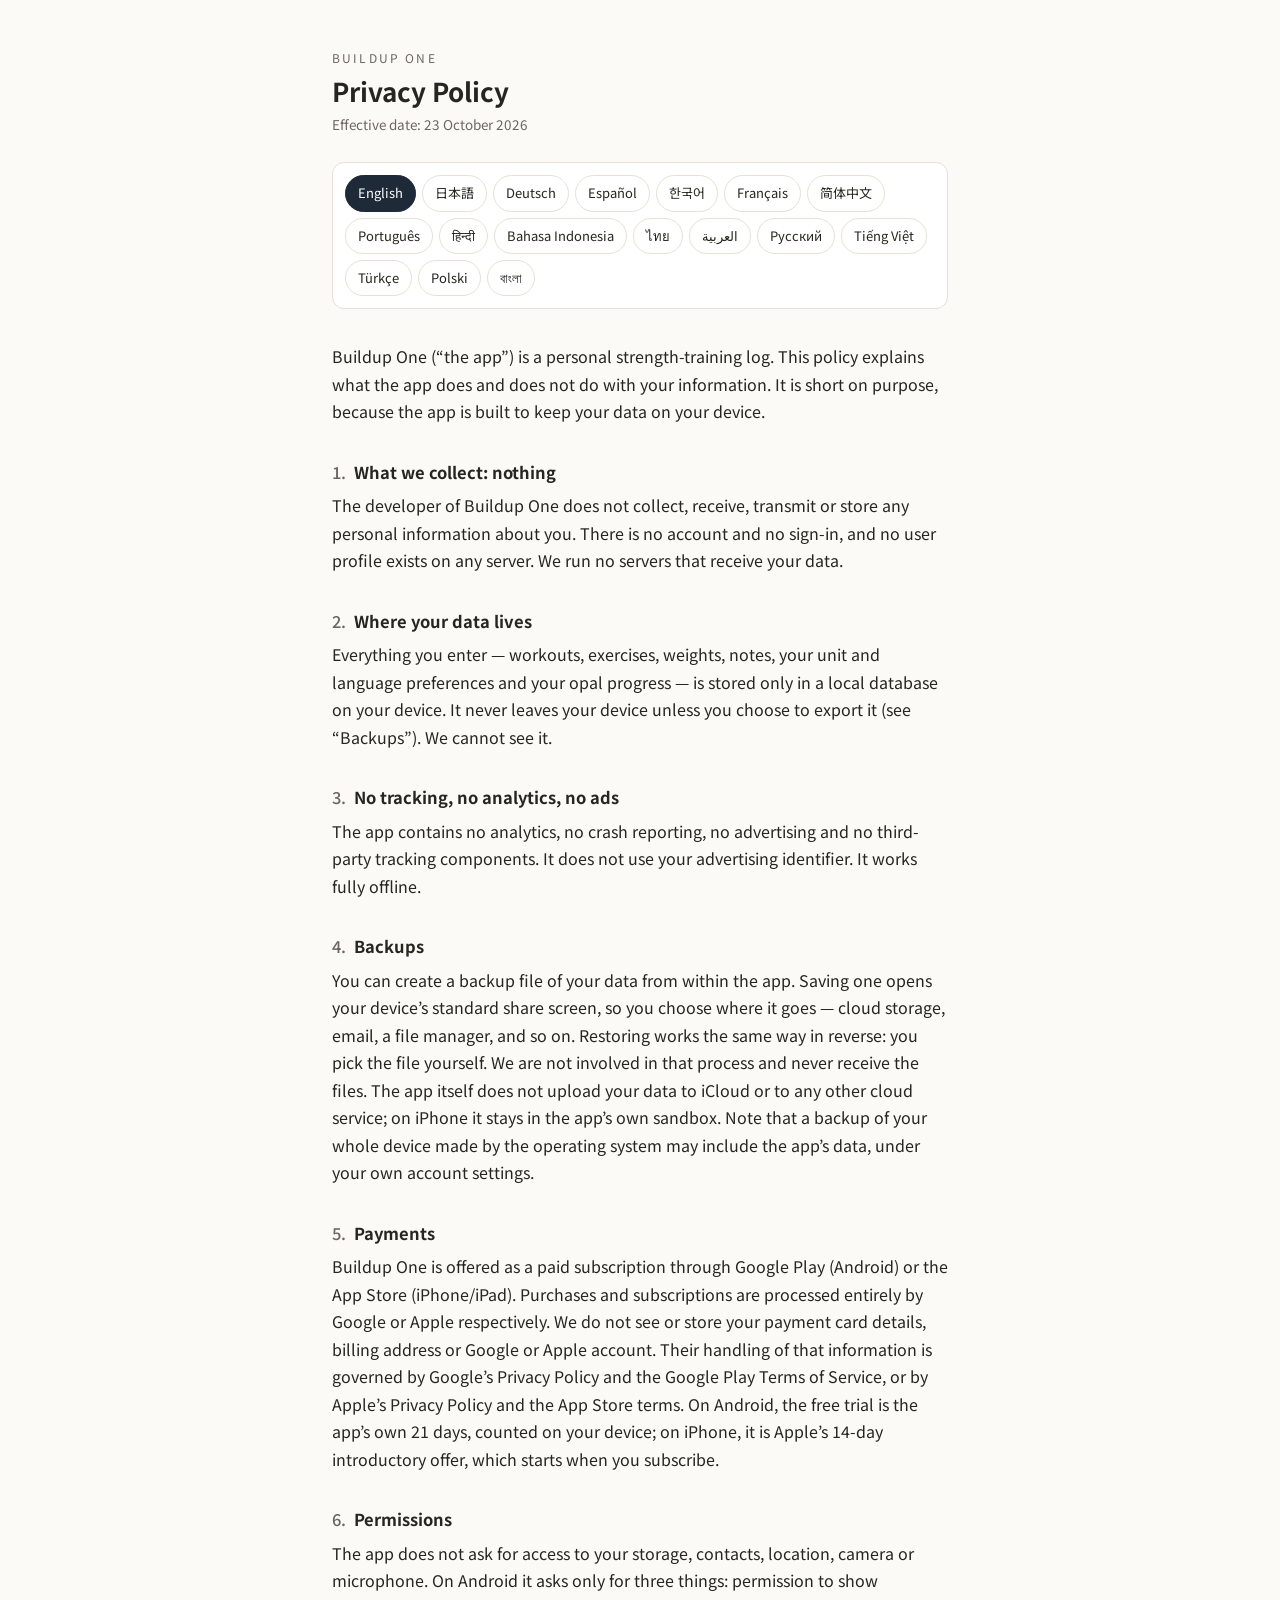
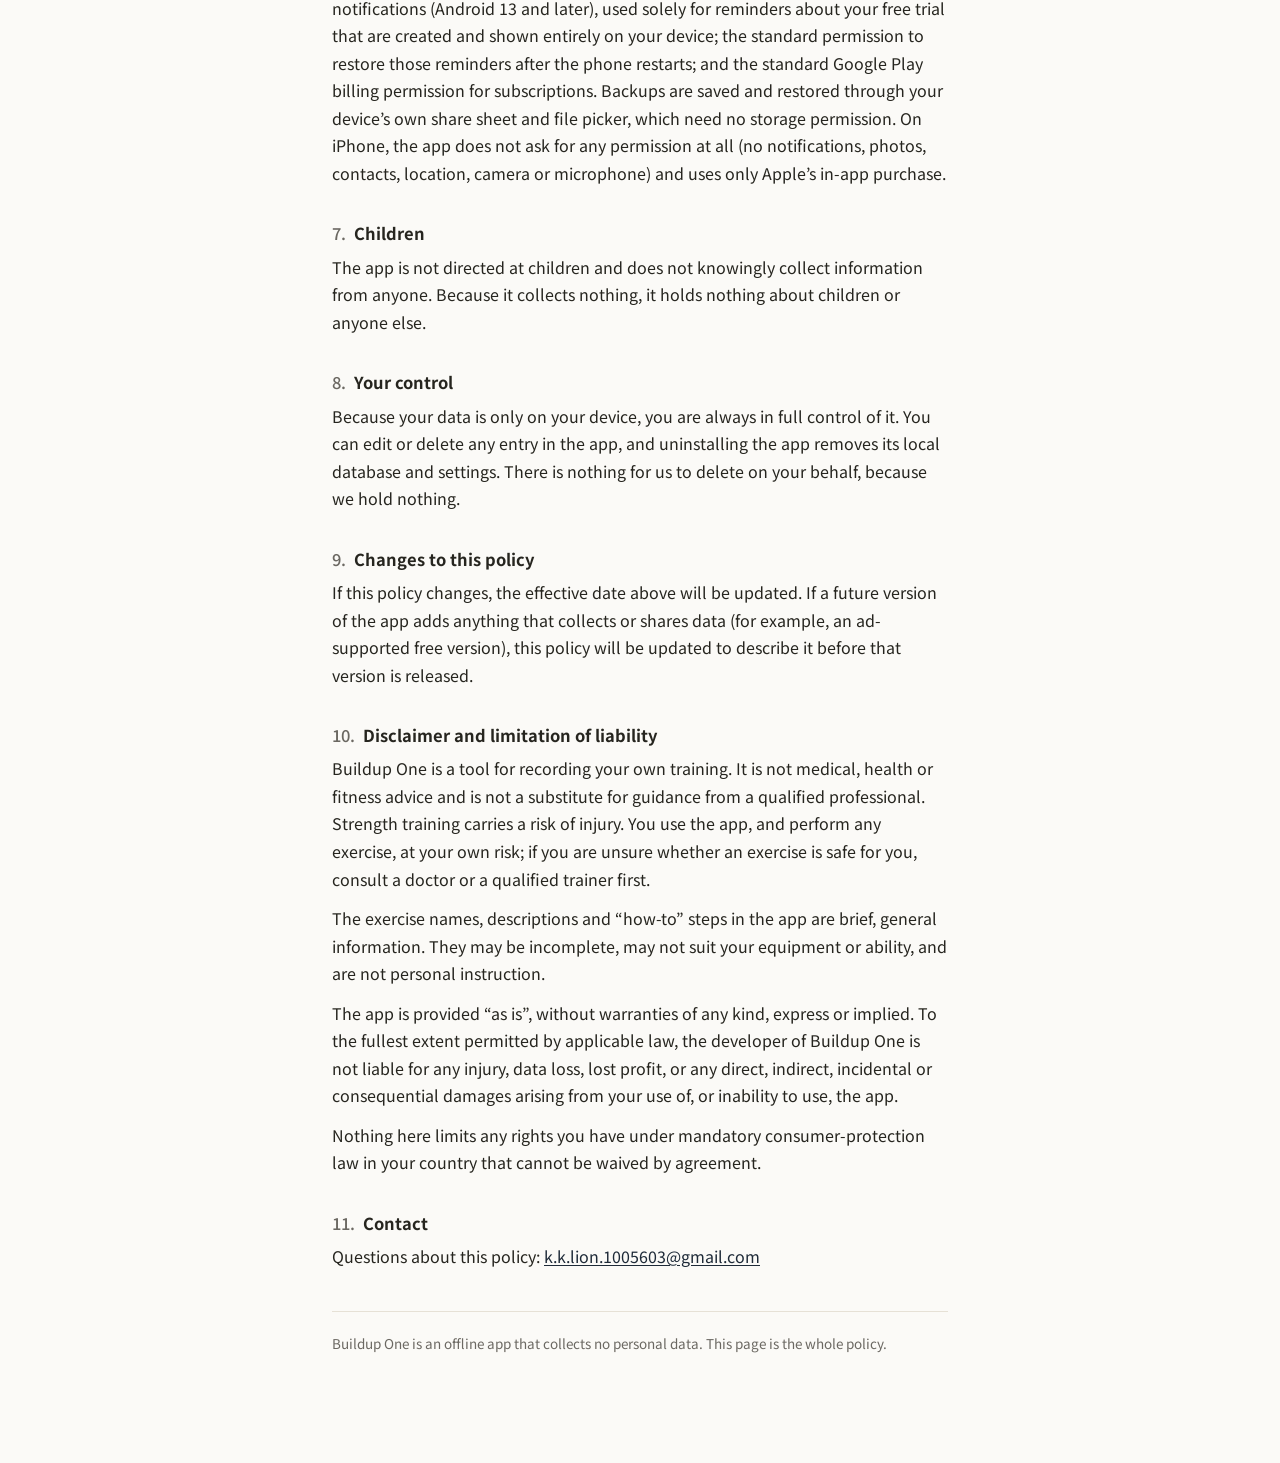
==== commit 4bbae705: "Change the contact address in the privacy policy (all 17 languages)" ====
--- a/privacy.html
+++ b/privacy.html
@@ -111,7 +111,7 @@
     <p>Nothing here limits any rights you have under mandatory consumer-protection law in your country that cannot be waived by agreement.</p>
 
     <h2><span class="num">11.</span>Contact</h2>
-    <p>Questions about this policy: <a href="mailto:builduponeofficial@gmail.com">builduponeofficial@gmail.com</a></p>
+    <p>Questions about this policy: <a href="mailto:k.k.lion.1005603@gmail.com">k.k.lion.1005603@gmail.com</a></p>
   </section>
 
   <!-- ================= 日本語 ================= -->
@@ -152,7 +152,7 @@
     <p>本記載は、あなたの居住国の強行的な消費者保護法に基づき、合意によって放棄できない権利を制限するものではありません。</p>
 
     <h2><span class="num">11.</span>お問い合わせ</h2>
-    <p>本ポリシーに関するお問い合わせ： <a href="mailto:builduponeofficial@gmail.com">builduponeofficial@gmail.com</a></p>
+    <p>本ポリシーに関するお問い合わせ： <a href="mailto:k.k.lion.1005603@gmail.com">k.k.lion.1005603@gmail.com</a></p>
   </section>
 
   <!-- ================= DEUTSCH ================= -->
@@ -193,7 +193,7 @@
     <p>Zwingende Rechte, die dir nach dem Verbraucherschutzrecht deines Landes zustehen und nicht durch Vereinbarung ausgeschlossen werden können, bleiben unberührt.</p>
 
     <h2><span class="num">11.</span>Kontakt</h2>
-    <p>Fragen zu dieser Richtlinie: <a href="mailto:builduponeofficial@gmail.com">builduponeofficial@gmail.com</a></p>
+    <p>Fragen zu dieser Richtlinie: <a href="mailto:k.k.lion.1005603@gmail.com">k.k.lion.1005603@gmail.com</a></p>
   </section>
 
   <!-- ================= ESPAÑOL ================= -->
@@ -234,7 +234,7 @@
     <p>Nada de lo aquí expuesto limita los derechos que te correspondan por la legislación imperativa de protección de los consumidores de tu país y que no puedan renunciarse por acuerdo.</p>
 
     <h2><span class="num">11.</span>Contacto</h2>
-    <p>Consultas sobre esta política: <a href="mailto:builduponeofficial@gmail.com">builduponeofficial@gmail.com</a></p>
+    <p>Consultas sobre esta política: <a href="mailto:k.k.lion.1005603@gmail.com">k.k.lion.1005603@gmail.com</a></p>
   </section>
 
   <!-- ================= 한국어 ================= -->
@@ -275,7 +275,7 @@
     <p>본 조항은 사용자의 거주 국가의 강행 소비자 보호법에 따라 합의로 포기할 수 없는 권리를 제한하지 않습니다.</p>
 
     <h2><span class="num">11.</span>문의</h2>
-    <p>본 정책에 대한 문의: <a href="mailto:builduponeofficial@gmail.com">builduponeofficial@gmail.com</a></p>
+    <p>본 정책에 대한 문의: <a href="mailto:k.k.lion.1005603@gmail.com">k.k.lion.1005603@gmail.com</a></p>
   </section>
 
   <!-- ================= FRANÇAIS ================= -->
@@ -316,7 +316,7 @@
     <p>Rien ici ne limite les droits que te confère le droit impératif de la consommation de ton pays et auxquels il n&rsquo;est pas possible de renoncer par convention.</p>
 
     <h2><span class="num">11.</span>Contact</h2>
-    <p>Questions sur cette politique : <a href="mailto:builduponeofficial@gmail.com">builduponeofficial@gmail.com</a></p>
+    <p>Questions sur cette politique : <a href="mailto:k.k.lion.1005603@gmail.com">k.k.lion.1005603@gmail.com</a></p>
   </section>
 
   <!-- ================= 简体中文 ================= -->
@@ -357,7 +357,7 @@
     <p>本条款不限制你所在国家或地区强制性消费者保护法赋予你、且不能通过约定放弃的任何权利。</p>
 
     <h2><span class="num">11.</span>联系方式</h2>
-    <p>关于本政策的问题： <a href="mailto:builduponeofficial@gmail.com">builduponeofficial@gmail.com</a></p>
+    <p>关于本政策的问题： <a href="mailto:k.k.lion.1005603@gmail.com">k.k.lion.1005603@gmail.com</a></p>
   </section>
 
   <!-- ================= PORTUGUÊS ================= -->
@@ -398,7 +398,7 @@
     <p>Nada aqui limita quaisquer direitos que você tenha segundo a legislação obrigatória de proteção ao consumidor do seu país, que não possam ser renunciados por acordo.</p>
 
     <h2><span class="num">11.</span>Contato</h2>
-    <p>Dúvidas sobre esta política: <a href="mailto:builduponeofficial@gmail.com">builduponeofficial@gmail.com</a></p>
+    <p>Dúvidas sobre esta política: <a href="mailto:k.k.lion.1005603@gmail.com">k.k.lion.1005603@gmail.com</a></p>
   </section>
 
   <!-- ================= हिन्दी ================= -->
@@ -439,7 +439,7 @@
     <p>यहां लिखी कोई भी बात, आपके देश के अनिवार्य उपभोक्ता संरक्षण कानून के तहत मिले उन अधिकारों को सीमित नहीं करती, जिन्हें किसी समझौते के ज़रिए छोड़ा नहीं जा सकता।</p>
 
     <h2><span class="num">11.</span>संपर्क करें</h2>
-    <p>इस नीति से जुड़े सवालों के लिए: <a href="mailto:builduponeofficial@gmail.com">builduponeofficial@gmail.com</a></p>
+    <p>इस नीति से जुड़े सवालों के लिए: <a href="mailto:k.k.lion.1005603@gmail.com">k.k.lion.1005603@gmail.com</a></p>
   </section>
 
   <!-- ================= BAHASA INDONESIA ================= -->
@@ -480,7 +480,7 @@
     <p>Tidak ada satu pun dalam kebijakan ini yang membatasi hak-hak yang kamu miliki berdasarkan undang-undang perlindungan konsumen yang bersifat wajib di negaramu, yang tidak dapat dikesampingkan melalui kesepakatan.</p>
 
     <h2><span class="num">11.</span>Kontak</h2>
-    <p>Pertanyaan mengenai kebijakan ini: <a href="mailto:builduponeofficial@gmail.com">builduponeofficial@gmail.com</a></p>
+    <p>Pertanyaan mengenai kebijakan ini: <a href="mailto:k.k.lion.1005603@gmail.com">k.k.lion.1005603@gmail.com</a></p>
   </section>
 
   <!-- ================= ไทย ================= -->
@@ -521,7 +521,7 @@
     <p>ข้อความในที่นี้ไม่ได้จำกัดสิทธิ์ใดๆ ที่คุณมีตามกฎหมายคุ้มครองผู้บริโภคที่บังคับใช้ในประเทศของคุณ ซึ่งไม่สามารถสละสิทธิ์ได้ด้วยข้อตกลง</p>
 
     <h2><span class="num">11.</span>ติดต่อเรา</h2>
-    <p>หากมีคำถามเกี่ยวกับนโยบายนี้ ติดต่อได้ที่: <a href="mailto:builduponeofficial@gmail.com">builduponeofficial@gmail.com</a></p>
+    <p>หากมีคำถามเกี่ยวกับนโยบายนี้ ติดต่อได้ที่: <a href="mailto:k.k.lion.1005603@gmail.com">k.k.lion.1005603@gmail.com</a></p>
   </section>
 
   <!-- ================= العربية ================= -->
@@ -562,7 +562,7 @@
     <p>لا يحدّ أي مما ورد هنا من أي حقوق تتمتع بها بموجب قوانين حماية المستهلك الإلزامية في بلدك، والتي لا يمكن التنازل عنها بالاتفاق.</p>
 
     <h2><span class="num">11.</span>التواصل معنا</h2>
-    <p>لأي استفسارات حول هذه السياسة: <a href="mailto:builduponeofficial@gmail.com">builduponeofficial@gmail.com</a></p>
+    <p>لأي استفسارات حول هذه السياسة: <a href="mailto:k.k.lion.1005603@gmail.com">k.k.lion.1005603@gmail.com</a></p>
   </section>
 
   <!-- ================= РУССКИЙ ================= -->
@@ -603,7 +603,7 @@
     <p>Ничто в этом документе не ограничивает права, которые предоставляет тебе обязательное законодательство о защите прав потребителей твоей страны и от которых нельзя отказаться по соглашению сторон.</p>
 
     <h2><span class="num">11.</span>Контакты</h2>
-    <p>Вопросы по этой политике: <a href="mailto:builduponeofficial@gmail.com">builduponeofficial@gmail.com</a></p>
+    <p>Вопросы по этой политике: <a href="mailto:k.k.lion.1005603@gmail.com">k.k.lion.1005603@gmail.com</a></p>
   </section>
 
   <!-- ================= TIẾNG VIỆT ================= -->
@@ -644,7 +644,7 @@
     <p>Không nội dung nào trong chính sách này giới hạn các quyền mà bạn có theo pháp luật bảo vệ người tiêu dùng bắt buộc của quốc gia bạn, những quyền không thể bị từ bỏ bằng thỏa thuận.</p>
 
     <h2><span class="num">11.</span>Liên hệ</h2>
-    <p>Nếu có câu hỏi về chính sách này: <a href="mailto:builduponeofficial@gmail.com">builduponeofficial@gmail.com</a></p>
+    <p>Nếu có câu hỏi về chính sách này: <a href="mailto:k.k.lion.1005603@gmail.com">k.k.lion.1005603@gmail.com</a></p>
   </section>
 
   <!-- ================= TÜRKÇE ================= -->
@@ -685,7 +685,7 @@
     <p>Buradaki hiçbir ifade, yaşadığın ülkenin emredici tüketici koruma mevzuatı uyarınca sahip olduğun ve sözleşmeyle vazgeçilemeyen haklarını sınırlamaz.</p>
 
     <h2><span class="num">11.</span>İletişim</h2>
-    <p>Bu politikayla ilgili sorular: <a href="mailto:builduponeofficial@gmail.com">builduponeofficial@gmail.com</a></p>
+    <p>Bu politikayla ilgili sorular: <a href="mailto:k.k.lion.1005603@gmail.com">k.k.lion.1005603@gmail.com</a></p>
   </section>
 
   <!-- ================= POLSKI ================= -->
@@ -726,7 +726,7 @@
     <p>Nic w niniejszym dokumencie nie ogranicza praw przysługujących ci na mocy bezwzględnie obowiązujących przepisów o ochronie konsumentów w twoim kraju, których nie można wyłączyć w drodze umowy.</p>
 
     <h2><span class="num">11.</span>Kontakt</h2>
-    <p>Pytania dotyczące niniejszej polityki: <a href="mailto:builduponeofficial@gmail.com">builduponeofficial@gmail.com</a></p>
+    <p>Pytania dotyczące niniejszej polityki: <a href="mailto:k.k.lion.1005603@gmail.com">k.k.lion.1005603@gmail.com</a></p>
   </section>
 
   <!-- ================= বাংলা ================= -->
@@ -767,7 +767,7 @@
     <p>এখানে লেখা কোনো কিছুই আপনার দেশের বাধ্যতামূলক ভোক্তা-সুরক্ষা আইনের অধীনে থাকা এমন কোনো অধিকার সীমিত করে না, যা চুক্তির মাধ্যমে ত্যাগ করা যায় না।</p>
 
     <h2><span class="num">11.</span>যোগাযোগ</h2>
-    <p>এই নীতিমালা সম্পর্কে কোনো প্রশ্ন থাকলে: <a href="mailto:builduponeofficial@gmail.com">builduponeofficial@gmail.com</a></p>
+    <p>এই নীতিমালা সম্পর্কে কোনো প্রশ্ন থাকলে: <a href="mailto:k.k.lion.1005603@gmail.com">k.k.lion.1005603@gmail.com</a></p>
   </section>
 
   <p class="foot" id="foot">Buildup One is an offline app that collects no personal data. This page is the whole policy.</p>
